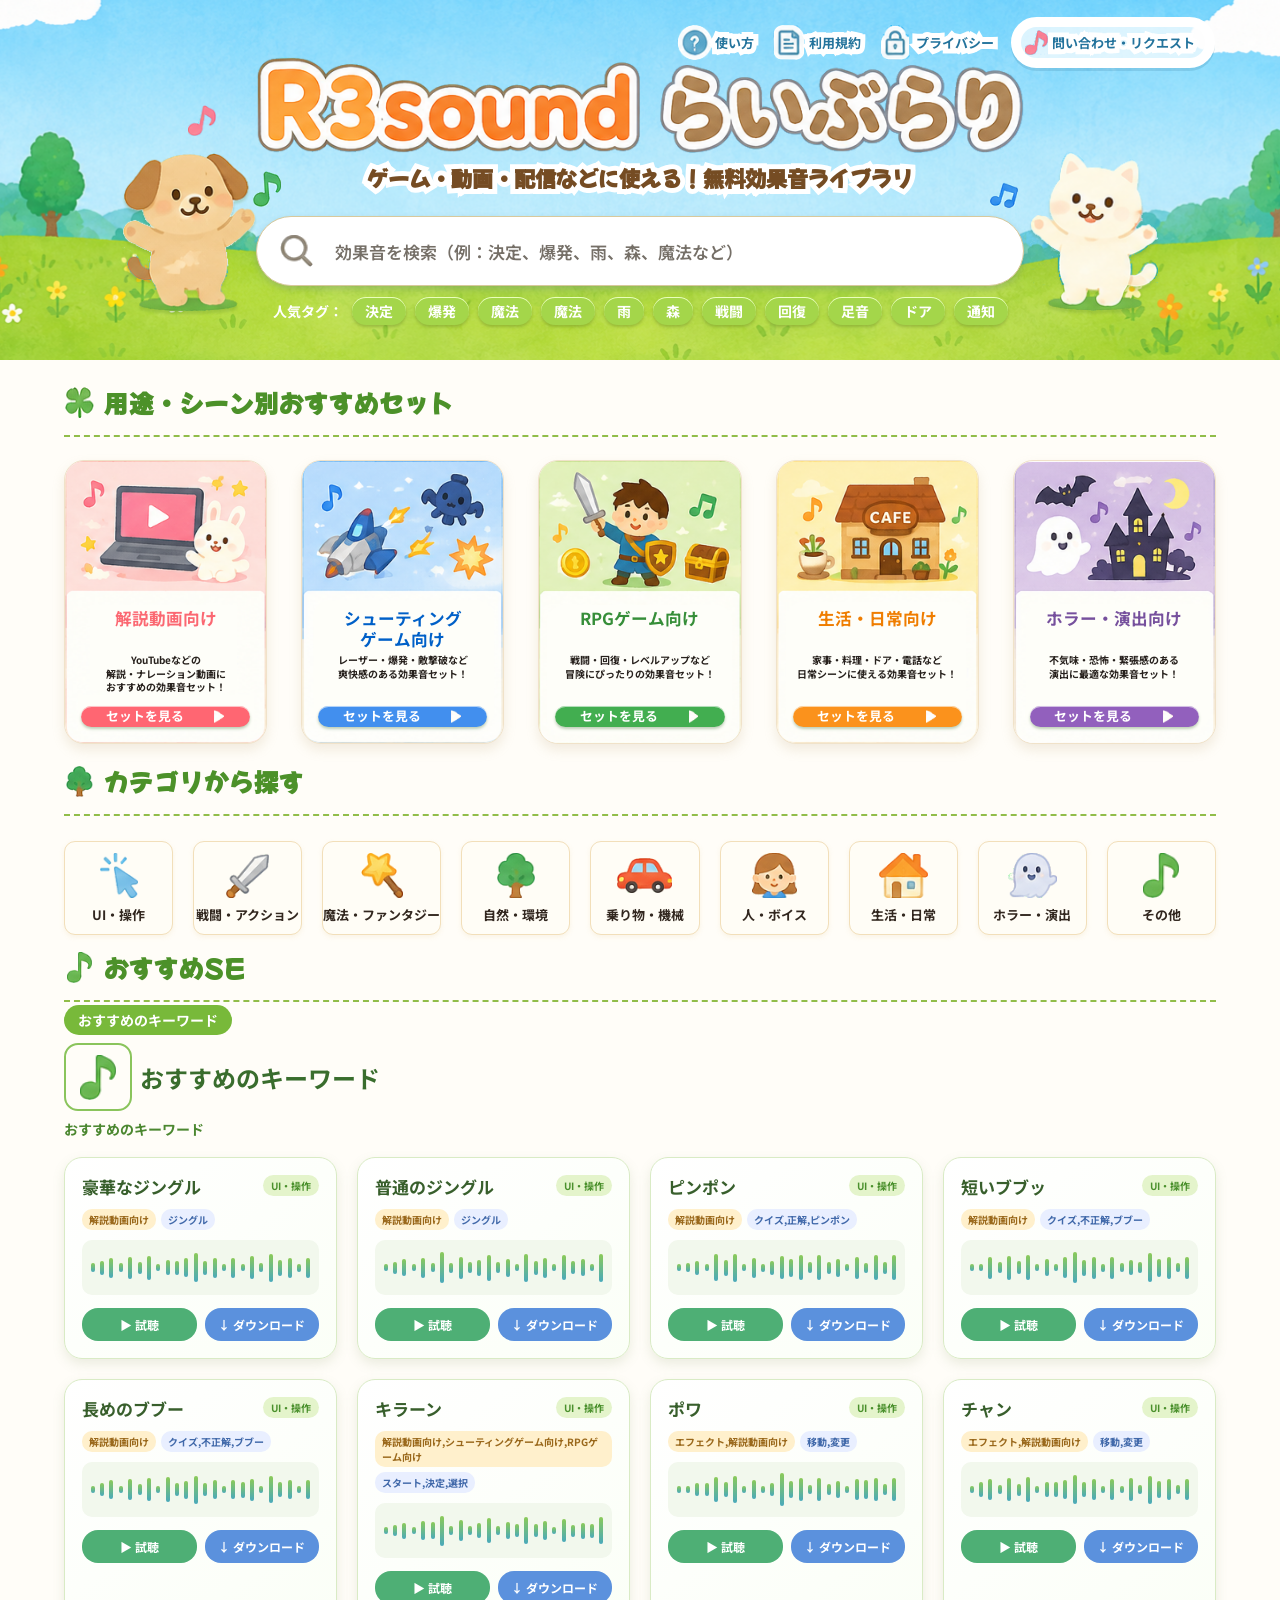
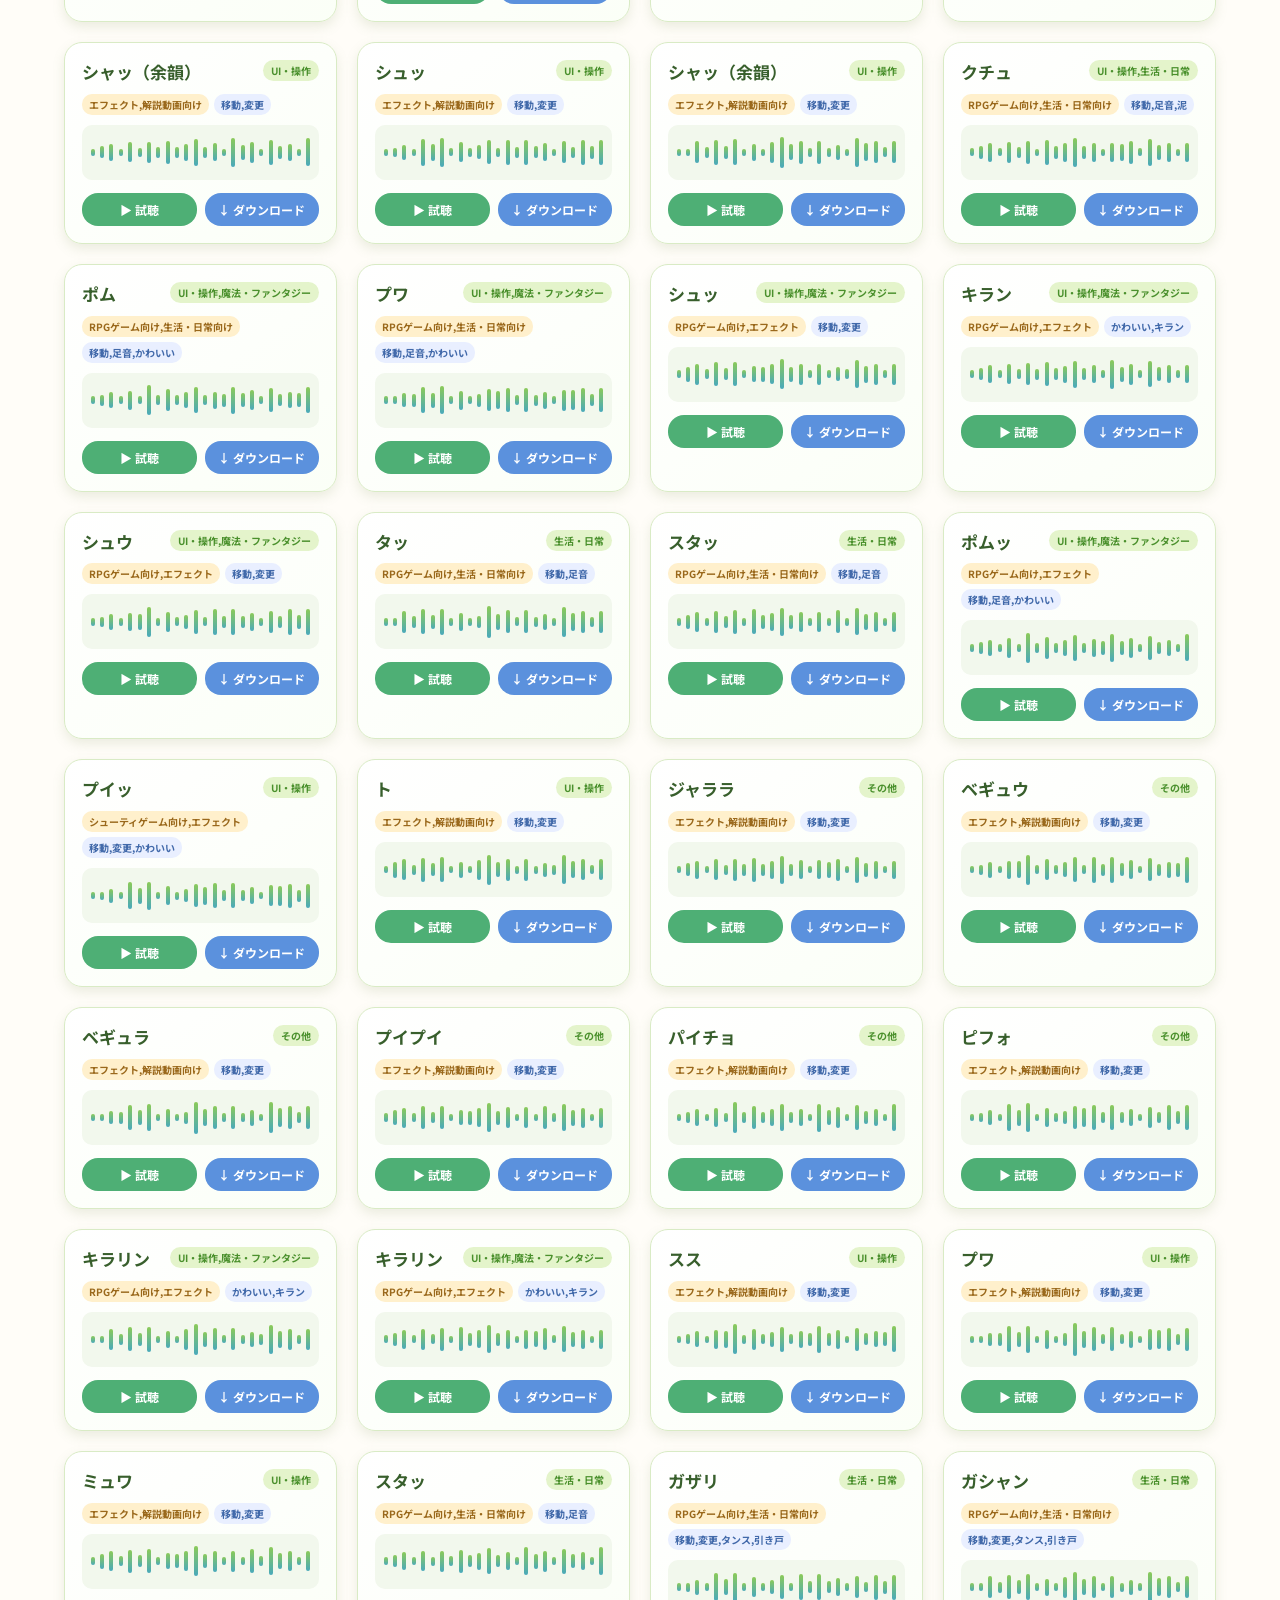
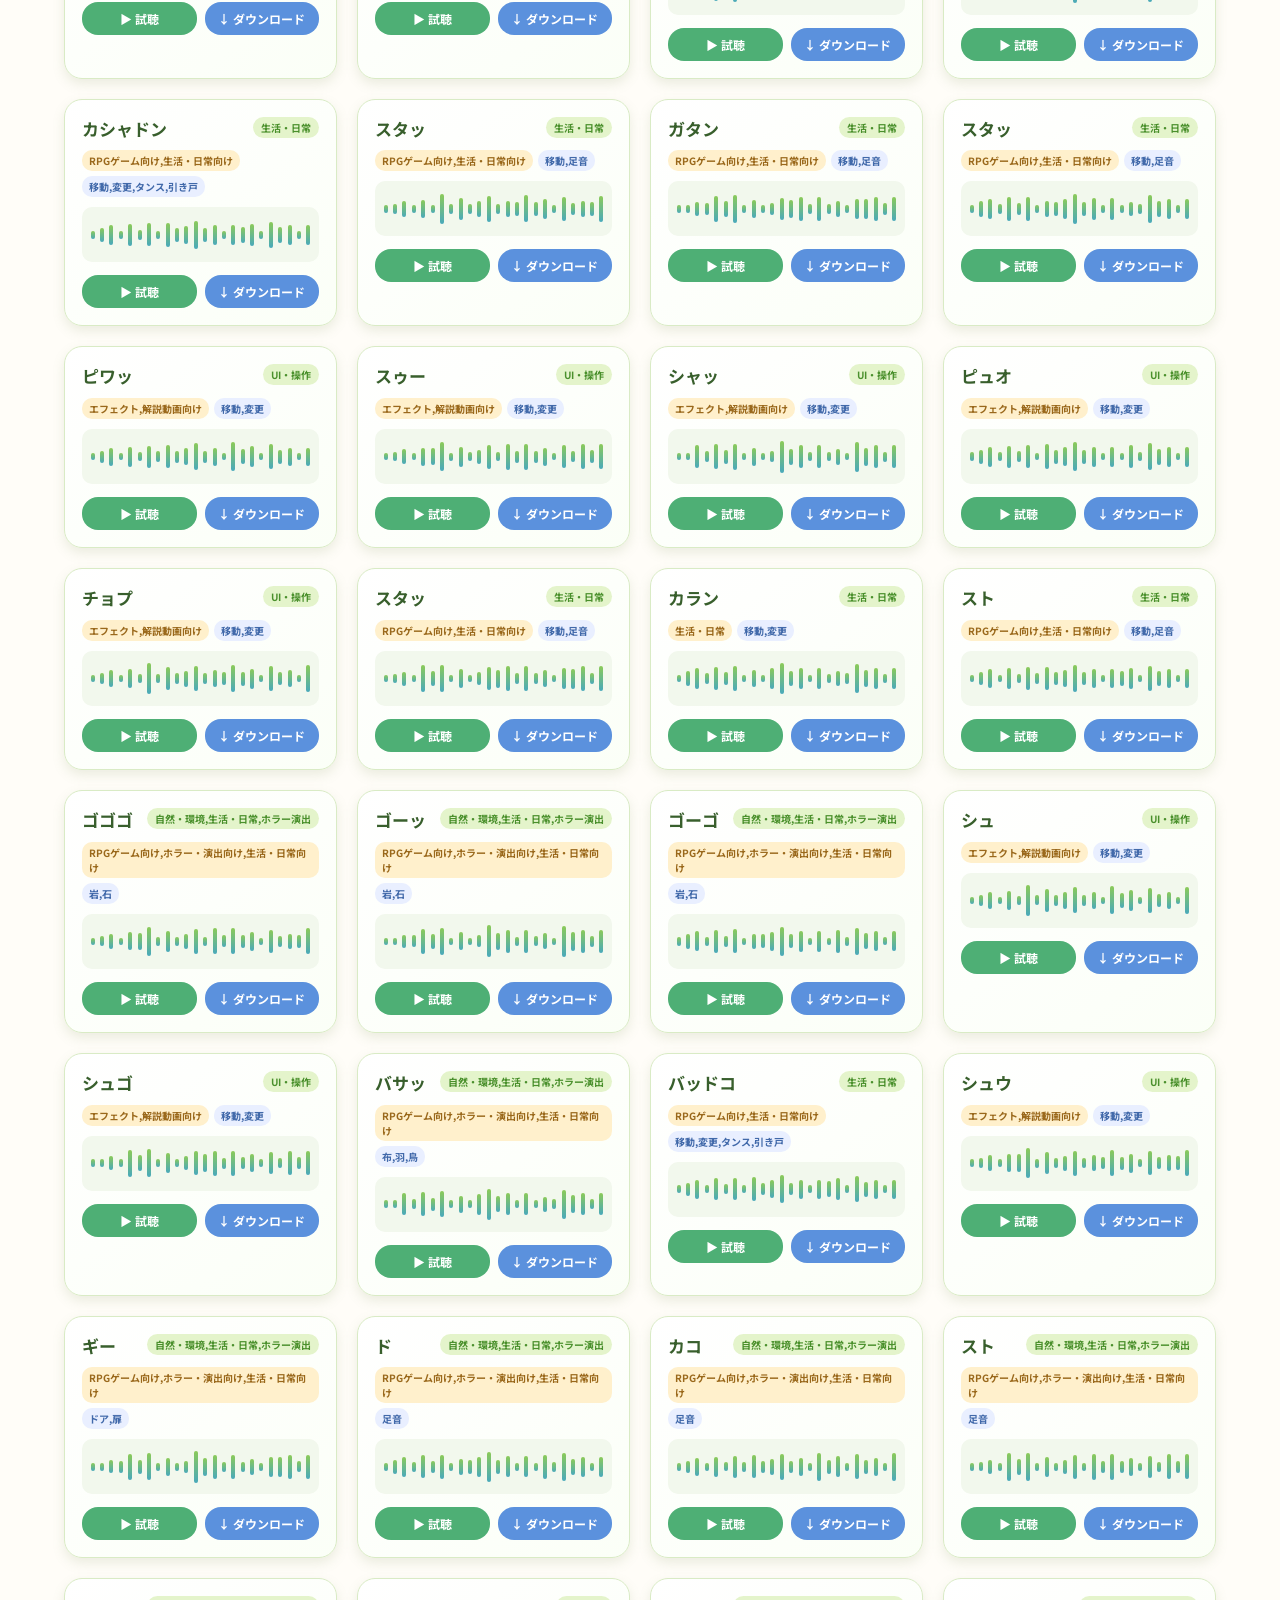
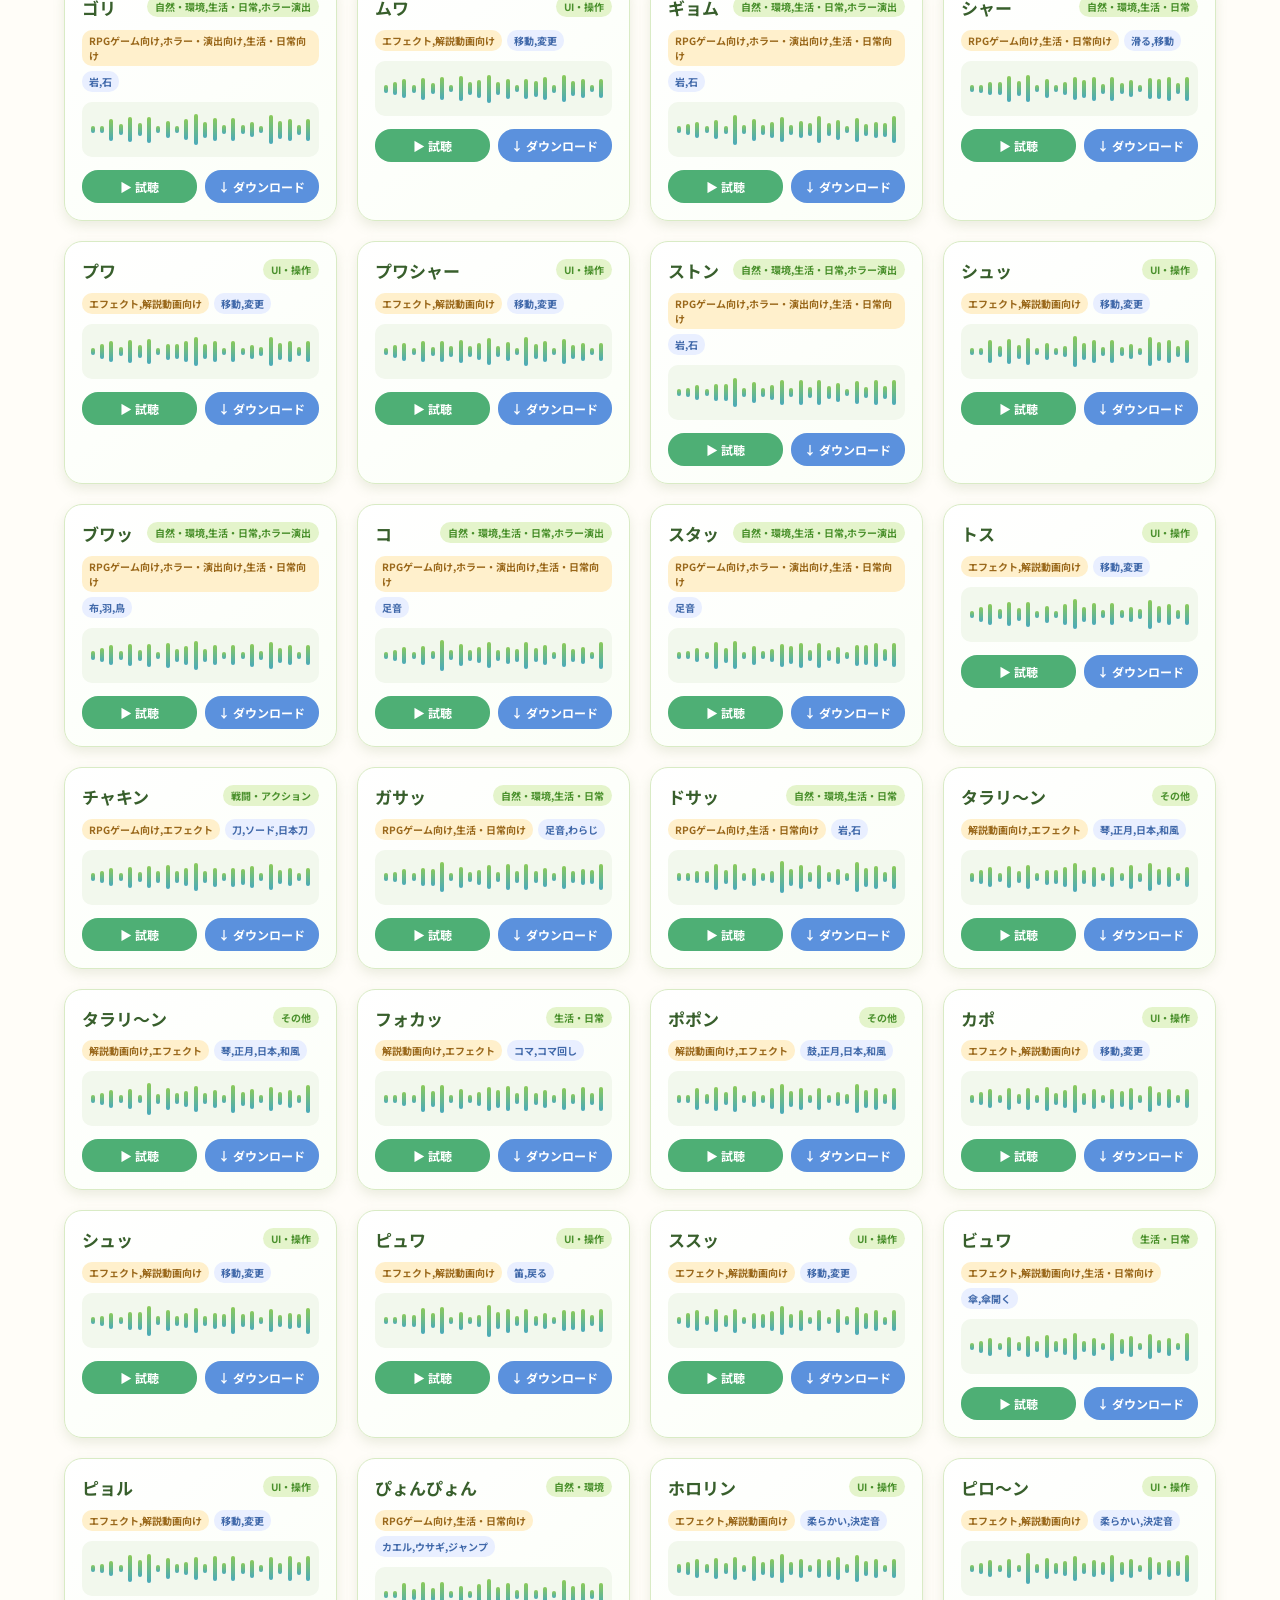
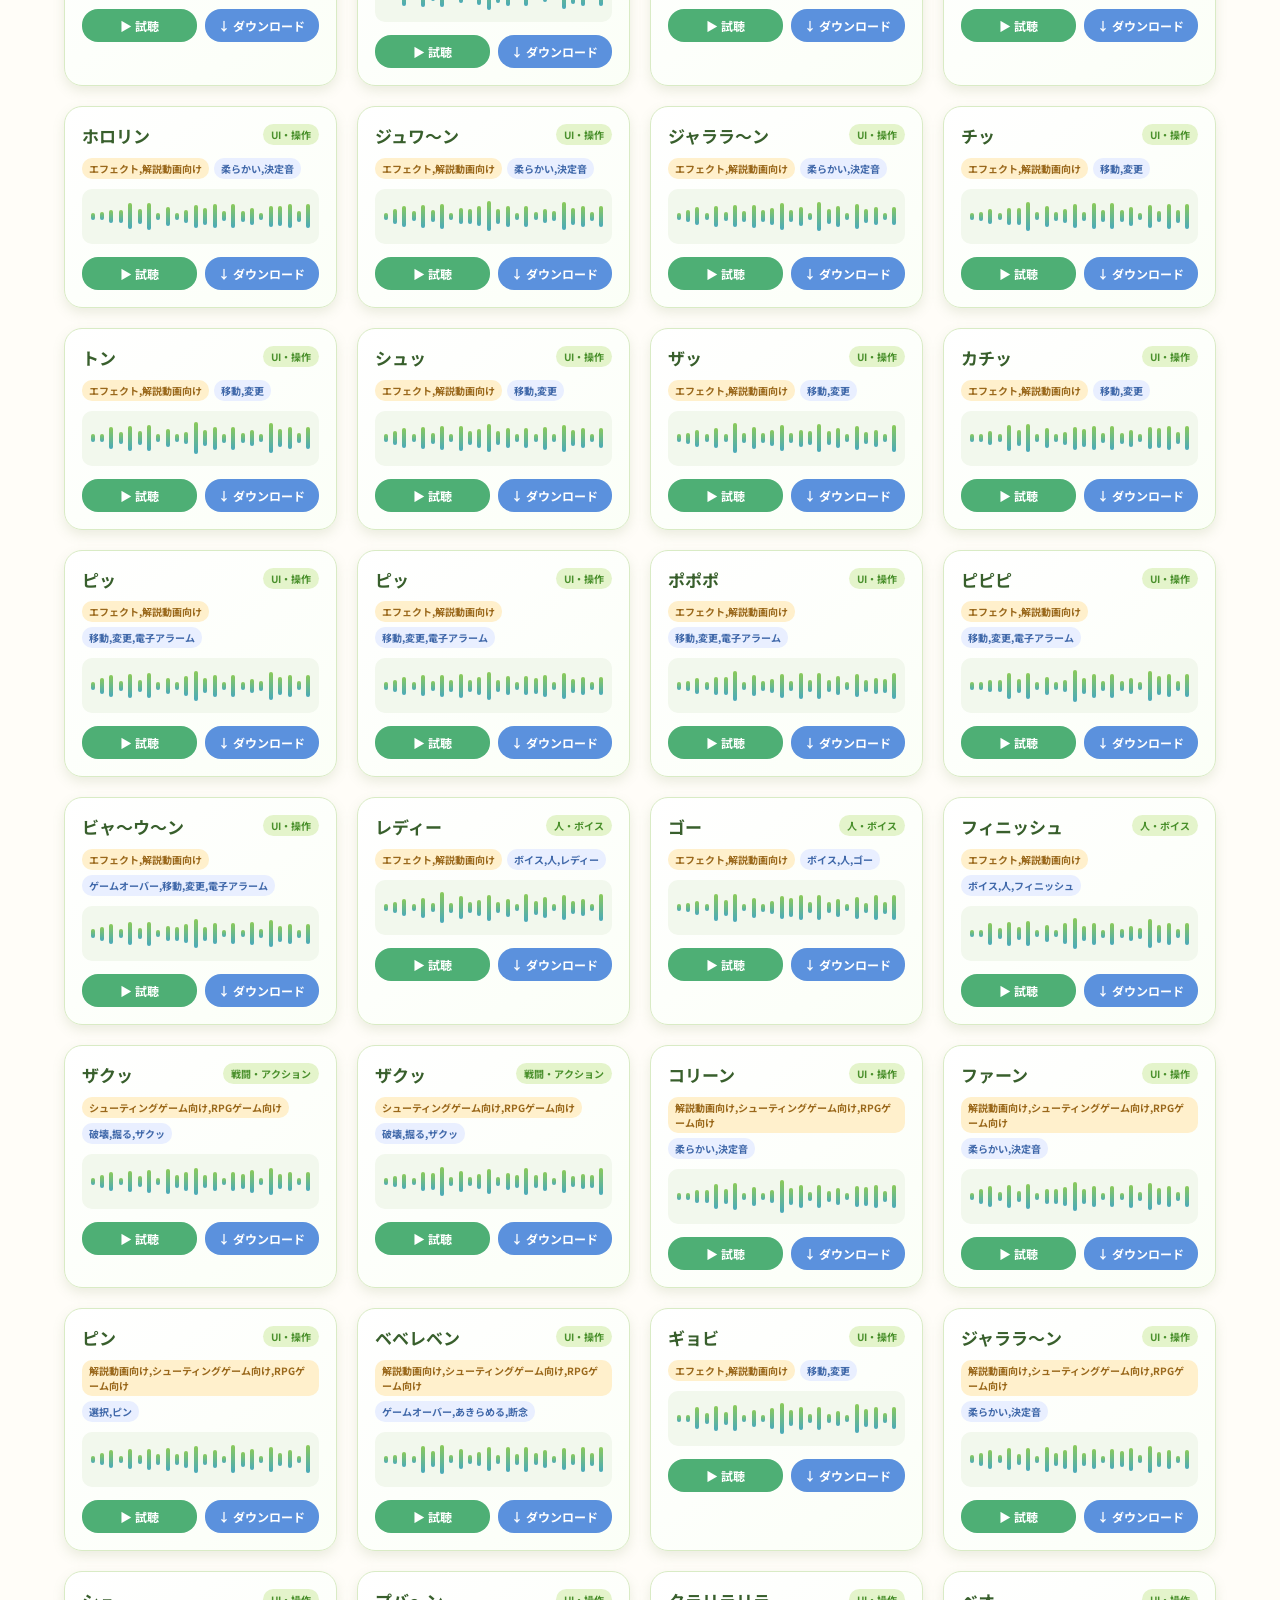
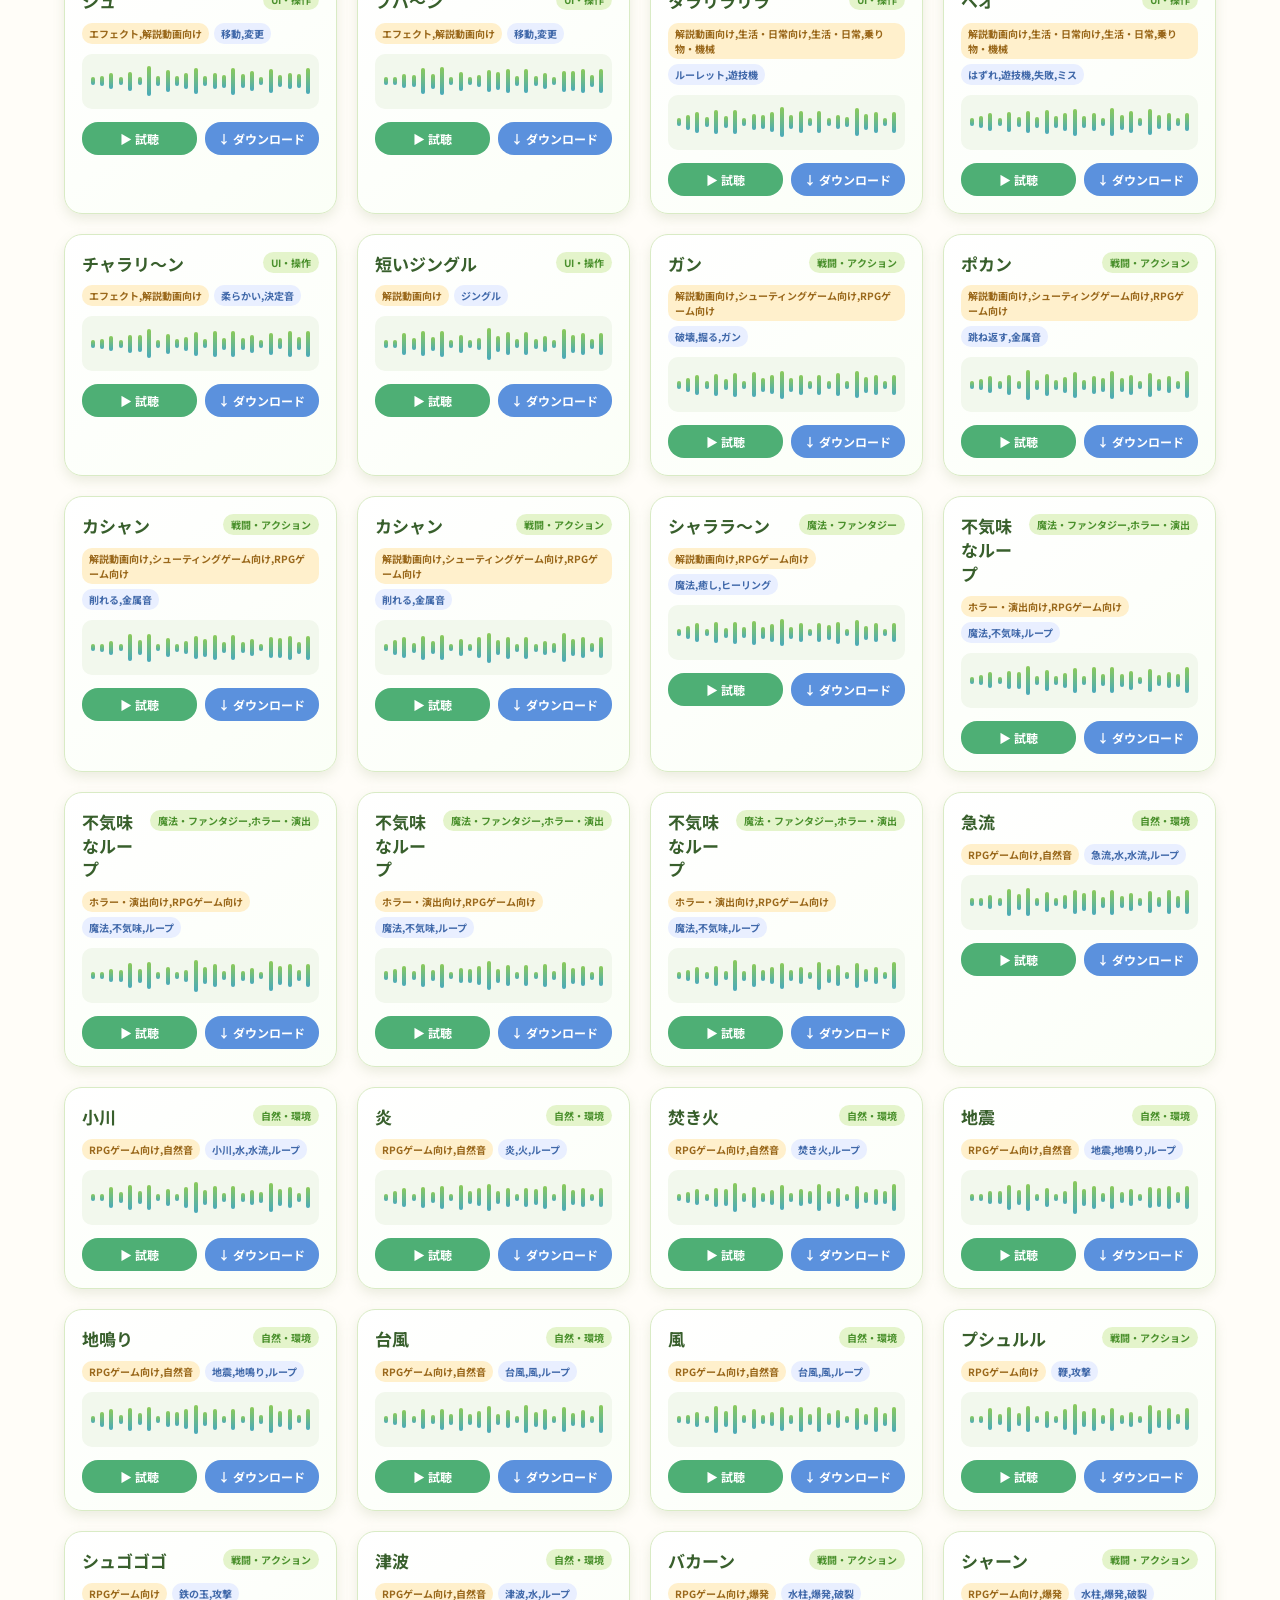
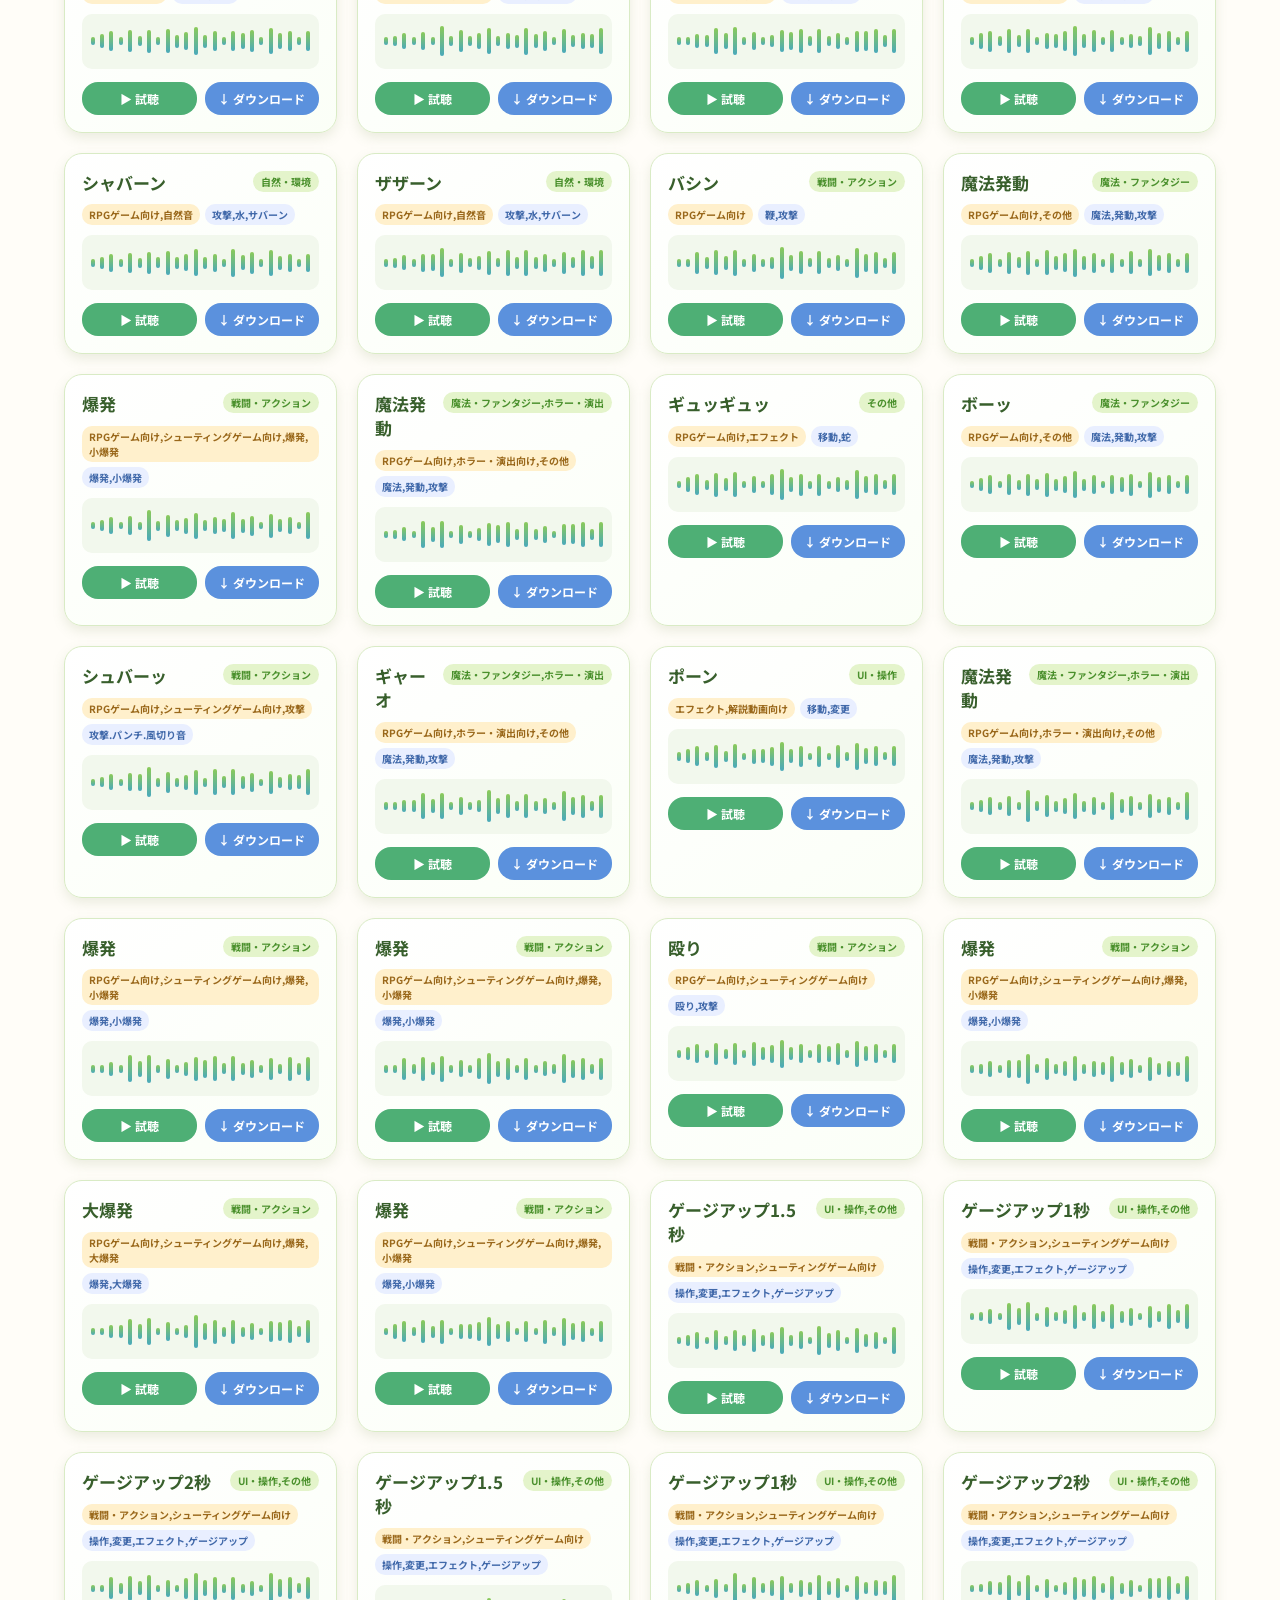
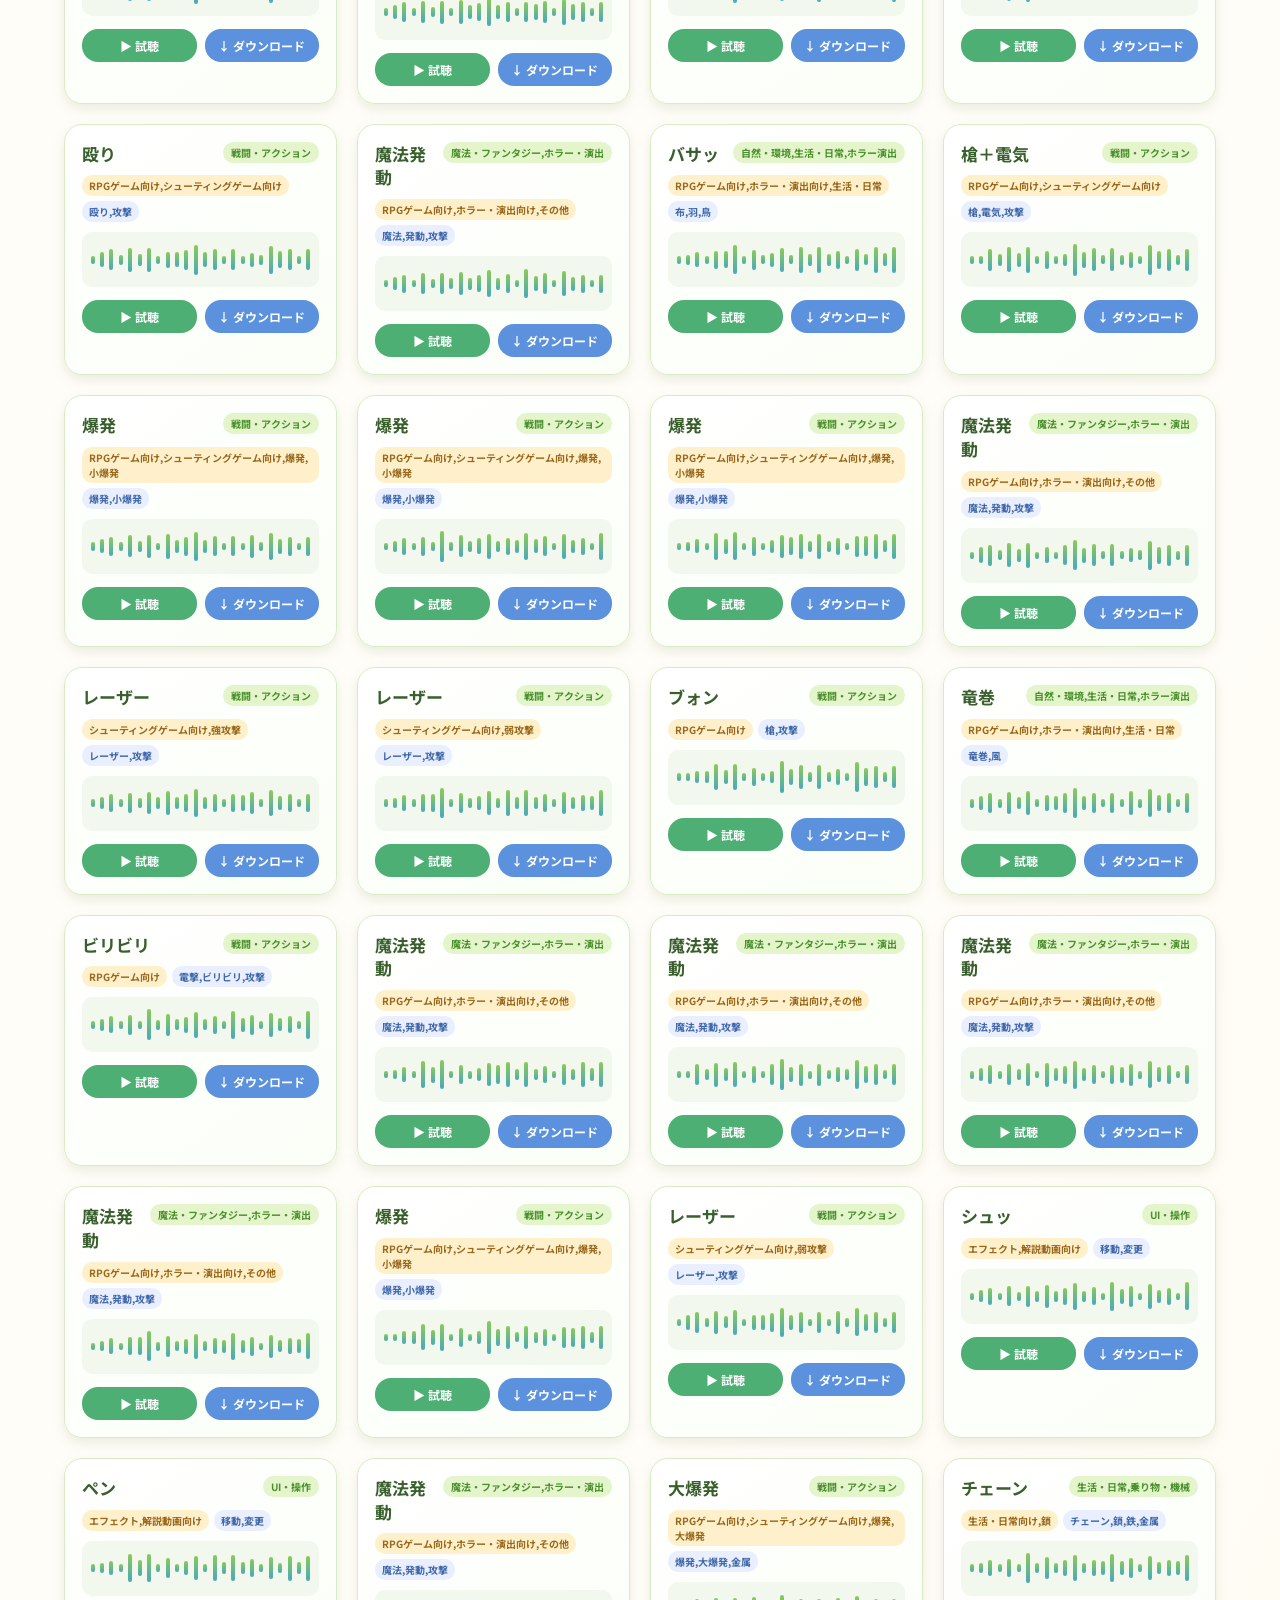
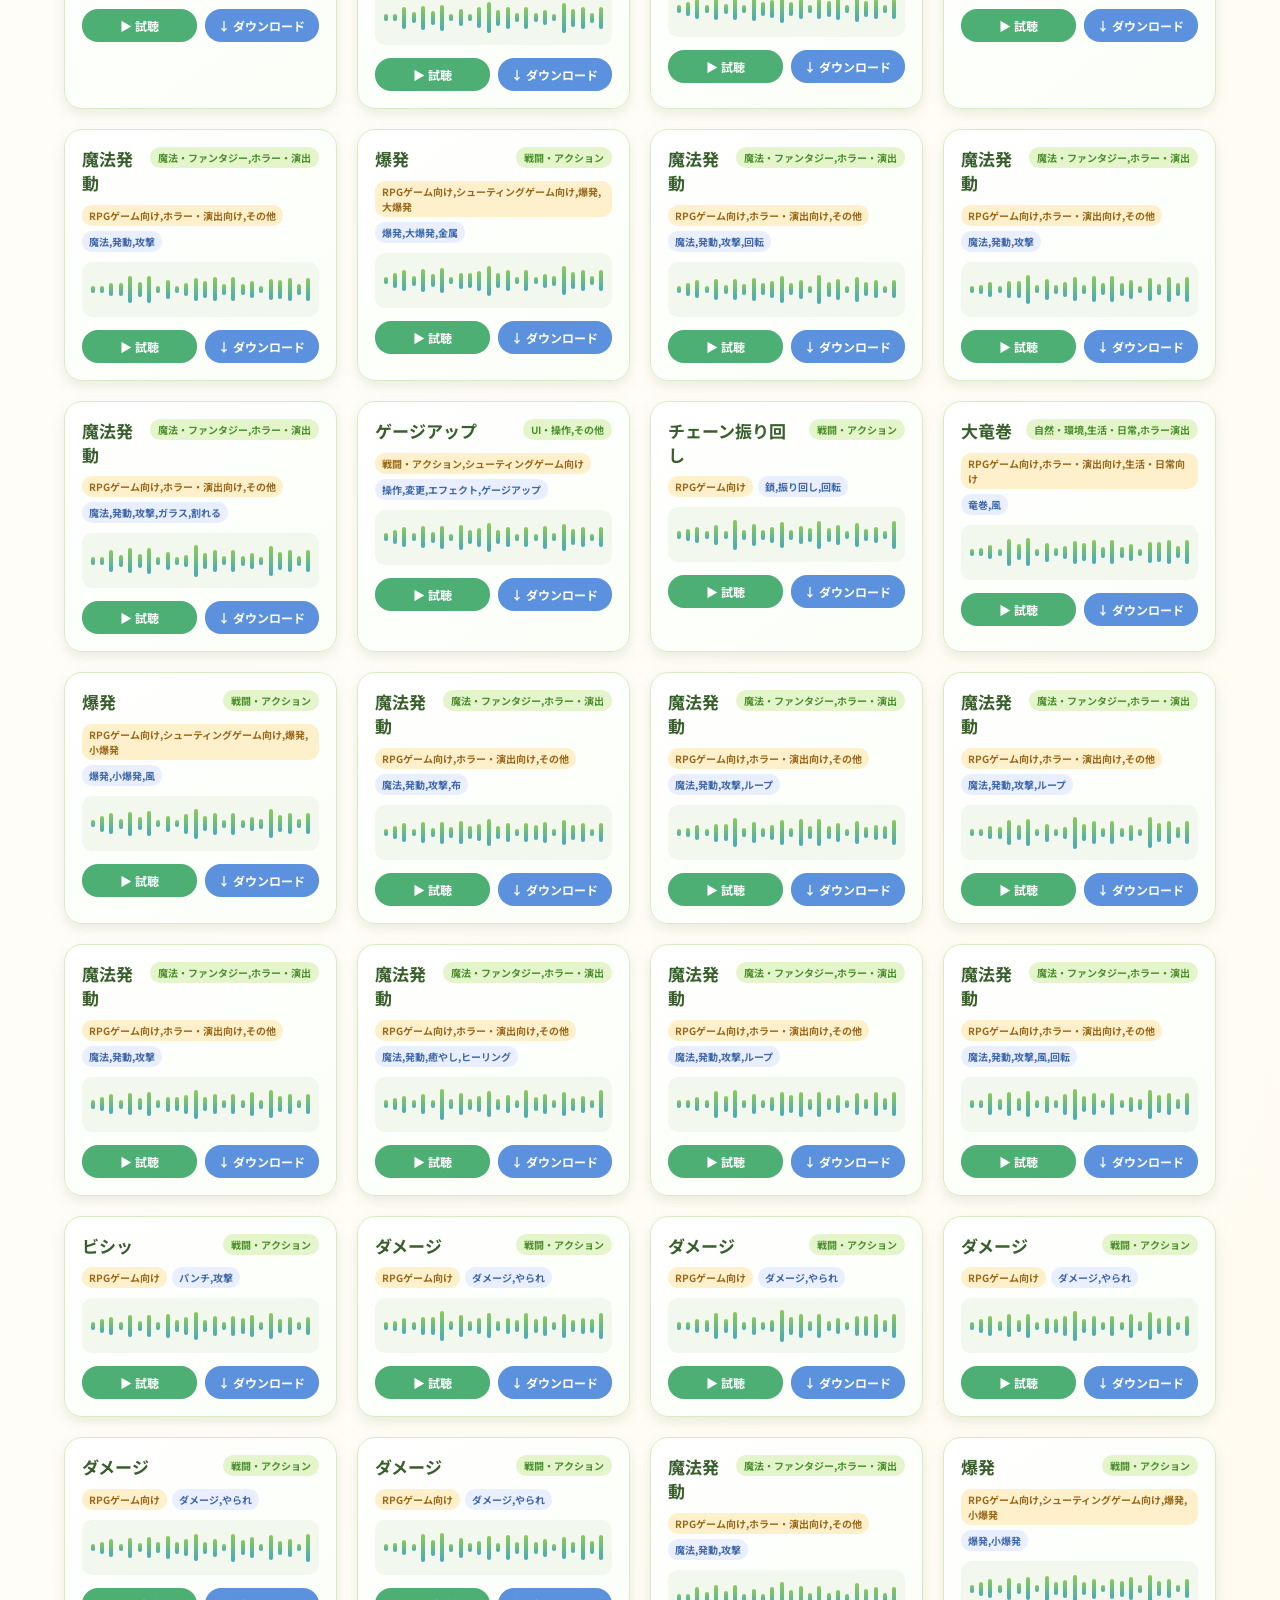
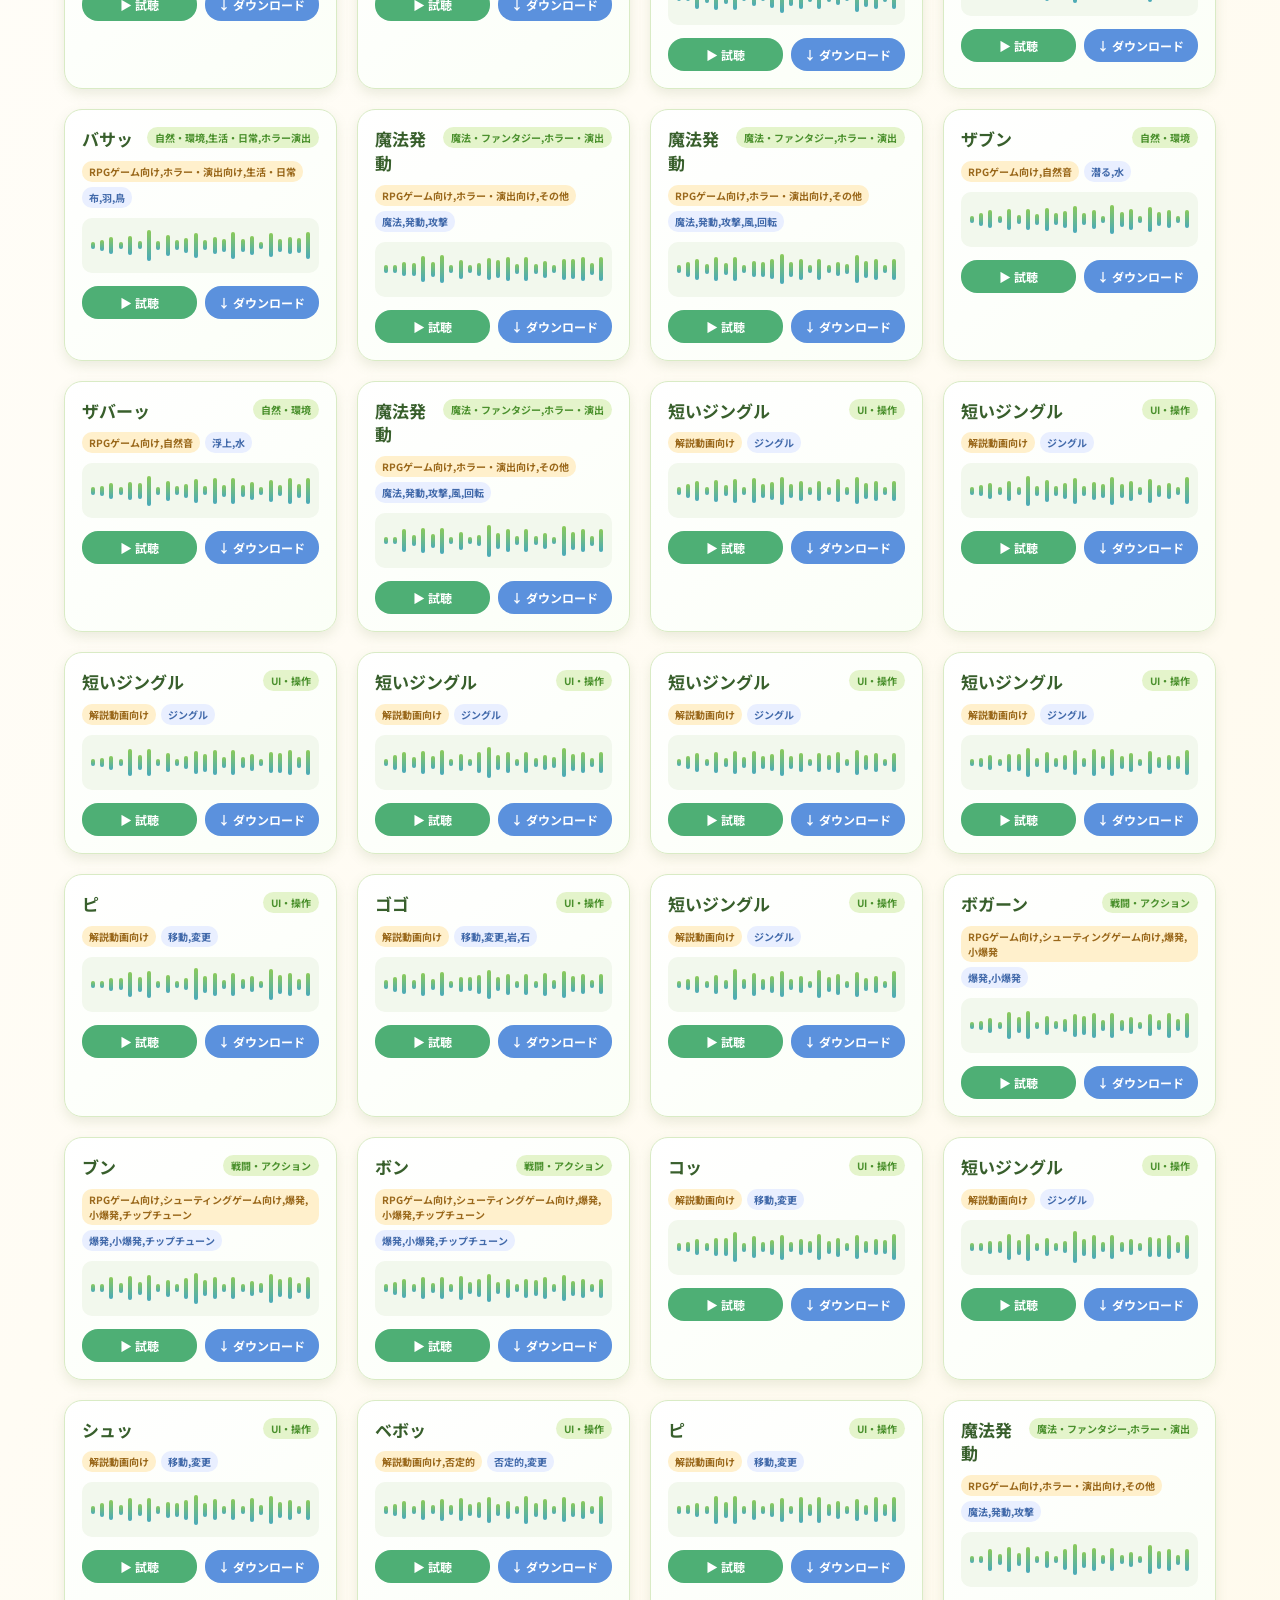
==== index.html @ b799ac3a "Update index.html" ====
<!doctype html>
<html lang="ja">
<head>
  <meta charset="utf-8">
  <meta name="viewport" content="width=device-width, initial-scale=1">
  <meta name="description" content="ゲーム・動画・配信などに使える、無料効果音ライブラリ">
  <title>R3sound らいぶらり</title>
  <link rel="stylesheet" href="style.css">
  <style>
    .utility-nav .contact-request-link { border: 10px solid #fff; border-radius: 999px; background: rgba(255,255,255,.72); padding: 3px 10px 3px 3px; box-shadow: 0 3px 0 rgba(42,112,144,.18); transition: transform .2s ease, background .2s ease; }
    .utility-nav .contact-request-link:hover, .utility-nav .contact-request-link:focus-visible { transform: translateY(-3px); background: #fff; }
    .utility-nav .contact-request-link img { width: 25px; height: 25px; }
    @media (max-width: 760px) { .utility-nav .contact-request-link { border-width: 6px; padding: 2px 7px 2px 2px; } .utility-nav .contact-request-link img { width: 19px; height: 19px; } }
  </style>
</head>
<body>
  <header class="hero">
    <img class="hero-bg" src="assets/images/01.png" alt="">
    <nav class="utility-nav" aria-label="補助メニュー">
      <a href="about.html"><img src="assets/icons/a01.png" alt="">使い方</a>
      <a href="terms.html"><img src="assets/icons/a02.png" alt="">利用規約</a>
      <a href="privacy.html"><img src="assets/icons/a03.png" alt="">プライバシー</a>
      <a class="contact-request-link" href="https://docs.google.com/forms/d/e/1FAIpQLSceCE_rCf4VIJfG_6CsPTrUjCPkH5xf-ZKE6IOs8wauiPo6TQ/viewform?usp=header" target="_blank" rel="noopener noreferrer"><img src="assets/images/06.png" alt="">問い合わせ・リクエスト</a>
    </nav>
    <img class="pet dog" src="assets/images/04.png" alt="手を振る犬">
    <img class="note note-pink" src="assets/images/06.png" alt="">
    <img class="note note-green" src="assets/images/09.png" alt="">
    <img class="note note-blue" src="assets/images/07.png" alt="">
    <img class="pet cat" src="assets/images/05.png" alt="手を振る猫">
    <div class="hero-content">
      <img class="logo" src="assets/images/03.png" alt="R3sound らいぶらり">
      <p class="tagline">ゲーム・動画・配信などに使える！無料効果音ライブラリ</p>
      <form class="search" role="search">
        <img src="assets/icons/a04.png" alt="">
        <input type="search" aria-label="効果音を検索" placeholder="効果音を検索（例：決定、爆発、雨、森、魔法など）">
      </form>
      <div class="popular"><span>人気タグ：</span><button>決定</button><button>爆発</button><button>魔法</button><button>魔法</button><button>雨</button><button>森</button><button>戦闘</button><button>回復</button><button>足音</button><button>ドア</button><button>通知</button></div>
    </div>
  </header>

  <main>
    <section class="section recommends" aria-labelledby="recommend-title">
      <h2 id="recommend-title"><img src="assets/icons/a05.png" alt="">用途・シーン別おすすめセット</h2>
      <div class="cards">
        <article class="card card-pink"><img class="card-art" src="assets/images/10.png" alt="ノートパソコンとうさぎ"><h3>解説動画向け</h3><p>YouTubeなどの<br>解説・ナレーション動画に<br>おすすめの効果音セット！</p><a href="#video">セットを見る <img src="assets/icons/a07.png" alt=""></a></article>
        <article class="card card-blue"><img class="card-art" src="assets/images/11.png" alt="ロケットと爆発"><h3>シューティング<br>ゲーム向け</h3><p>レーザー・爆発・敵撃破など<br>爽快感のある効果音セット！</p><a href="#shooting">セットを見る <img src="assets/icons/a07.png" alt=""></a></article>
        <article class="card card-green"><img class="card-art" src="assets/images/12.png" alt="剣を持つ勇者"><h3>RPGゲーム向け</h3><p>戦闘・回復・レベルアップなど<br>冒険にぴったりの効果音セット！</p><a href="#rpg">セットを見る <img src="assets/icons/a07.png" alt=""></a></article>
        <article class="card card-orange"><img class="card-art" src="assets/images/13.png" alt="カフェ"><h3>生活・日常向け</h3><p>家事・料理・ドア・電話など<br>日常シーンに使える効果音セット！</p><a href="#daily">セットを見る <img src="assets/icons/a07.png" alt=""></a></article>
        <article class="card card-purple"><img class="card-art" src="assets/images/14.png" alt="おばけとお城"><h3>ホラー・演出向け</h3><p>不気味・恐怖・緊張感のある<br>演出に最適な効果音セット！</p><a href="#horror">セットを見る <img src="assets/icons/a07.png" alt=""></a></article>
      </div>
    </section>
    <section class="section categories" aria-labelledby="category-title">
      <h2 id="category-title"><img src="assets/icons/a06.png" alt="">カテゴリから探す</h2>
      <div class="category-grid">
        <a href="#ui"><img src="assets/icons/a08.png" alt=""><span>UI・操作</span></a>
        <a href="#battle"><img src="assets/icons/a09.png" alt=""><span>戦闘・アクション</span></a>
        <a href="#magic"><img src="assets/icons/a10.png" alt=""><span>魔法・ファンタジー</span></a>
        <a href="#nature"><img src="assets/icons/a11.png" alt=""><span>自然・環境</span></a>
        <a href="#vehicle"><img src="assets/icons/a12.png" alt=""><span>乗り物・機械</span></a>
        <a href="#voice"><img src="assets/icons/a13.png" alt=""><span>人・ボイス</span></a>
        <a href="#daily"><img src="assets/icons/a14.png" alt=""><span>生活・日常</span></a>
        <a href="#horror"><img src="assets/icons/a15.png" alt=""><span>ホラー・演出</span></a>
        <a href="#other"><img src="assets/icons/a16.png" alt=""><span>その他</span></a>
      </div>
    </section>
    <section class="section sound-section" id="recommended-sounds" aria-labelledby="sound-title">
      <h2 id="sound-title"><img src="assets/icons/a16.png" alt="">おすすめSE</h2>
      <div class="sound-selection" aria-live="polite">
        <span>おすすめのキーワード</span>
        <div class="selected-source"><span class="selected-source-visual"><img id="sound-source-icon" src="assets/icons/a16.png" alt=""></span><b id="sound-source-title">おすすめキーワード</b></div>
        <strong id="sound-selection-label">決定・爆発・雨・魔法</strong>
      </div>
      <div class="sound-grid" id="sound-grid"></div>
    </section>
  </main>
  <footer>R3sound らいぶらり</footer>
  <script src="script.js"></script>
</body>
</html>
---- style.css ----
@import url('https://fonts.googleapis.com/css2?family=Mochiy+Pop+One&family=Noto+Sans+JP:wght@600;700;800&display=swap');
.search-suggestions{position:relative;z-index:3;display:flex;flex-wrap:wrap;justify-content:center;gap:7px;max-width:850px;margin:8px auto 0;color:#fff;font-size:13px}.search-suggestions button{border:1px solid #fff;background:#5baed0;color:#fff;border-radius:15px;padding:3px 11px;font:inherit;cursor:pointer}.search-suggestions button:hover{background:#318cb6}@media(max-width:760px){.search-suggestions{font-size:11px}.search-suggestions button{padding:3px 8px}}
.sound-empty{grid-column:1 / -1;margin:0;padding:26px;border:1px dashed #93bf6b;border-radius:14px;background:#fbfff7;color:#5d8744;text-align:center}
body .selected-source:not(.is-set-image) .selected-source-visual{display:flex;align-items:center;justify-content:center;overflow:visible;background:transparent;border:2px solid #8ac45c;border-radius:14px}body .selected-source:not(.is-set-image) .selected-source-visual img{width:100%;height:100%;object-fit:contain;object-position:center}
.selected-source:not(.is-set-image) .selected-source-visual{width:68px;height:68px;flex-basis:68px}.selected-source:not(.is-set-image) .selected-source-visual img{width:68px;height:68px}.selected-source.is-set-image .selected-source-visual{display:flex;justify-content:center;align-items:flex-start}.selected-source.is-set-image .selected-source-visual img{transform-origin:center top;object-position:center top}
.selected-source-visual{width:68px;height:68px;flex:0 0 68px;overflow:hidden;border-radius:10px}.selected-source-visual img{display:block}.selected-source.is-set-image .selected-source-visual img{width:68px;height:136px;max-width:none;object-fit:fill;object-position:top}
.hero .dog{animation:dog-walk 7s ease-in-out infinite}.hero .cat{animation:cat-walk 7s ease-in-out infinite}@keyframes dog-walk{0%,100%{transform:translate(0,0) rotate(0)}12%{transform:translate(-1.8vw,-7px) rotate(-4deg)}24%{transform:translate(-3.8vw,0) rotate(2deg)}36%{transform:translate(-6vw,-7px) rotate(-4deg)}48%{transform:translate(-8vw,0) rotate(0)}54%{transform:translate(-8vw,-5px) rotate(5deg)}66%{transform:translate(-6vw,0) rotate(3deg)}78%{transform:translate(-3vw,-7px) rotate(-3deg)}90%{transform:translate(-1vw,0) rotate(2deg)}}@keyframes cat-walk{0%,100%{transform:translate(0,0) rotate(0)}12%{transform:translate(1.8vw,-7px) rotate(4deg)}24%{transform:translate(3.8vw,0) rotate(-2deg)}36%{transform:translate(6vw,-7px) rotate(4deg)}48%{transform:translate(8vw,0) rotate(0)}54%{transform:translate(8vw,-5px) rotate(-5deg)}66%{transform:translate(6vw,0) rotate(-3deg)}78%{transform:translate(3vw,-7px) rotate(3deg)}90%{transform:translate(1vw,0) rotate(-2deg)}}@media(prefers-reduced-motion:reduce){.hero .dog,.hero .cat{animation:none}}
.sound-card .waveform{position:relative;overflow:hidden;gap:2px}.sound-card .waveform i{flex:1 1 0;width:3px;max-width:4px;transform-origin:center}.sound-card.is-playing .waveform::after{position:absolute;inset:0;content:"";background:linear-gradient(90deg,transparent 0%,#ffffffaa 48%,transparent 100%);animation:wave-flow 1.15s linear infinite}.sound-card.is-playing .waveform i{animation:wave-pulse .72s ease-in-out infinite;animation-delay:calc(var(--bar-index) * 38ms)}@keyframes wave-flow{from{transform:translateX(-110%)}to{transform:translateX(110%)}}@keyframes wave-pulse{50%{transform:scaleY(.28);filter:brightness(1.2)}}
.sound-section .sound-selection{align-items:flex-start;flex-direction:column;gap:8px}.selected-source{display:flex;align-items:center;gap:8px;color:#396d2d;font-size:24px}.selected-source img{width:68px;height:68px;object-fit:contain}.sound-section .sound-selection strong{font-size:14px}
.sound-section h2{position:relative;top:15px;margin-bottom:38px}.sound-grid{grid-template-columns:repeat(4,minmax(0,1fr));grid-auto-flow:row}body footer{padding-top:5px;line-height:28px}
.sound-section{margin-top:30px}.sound-selection{display:flex;align-items:center;gap:12px;margin:-5px 0 18px;font-size:14px}.sound-selection span{color:#fff;background:#78b93a;border-radius:20px;padding:5px 14px}.sound-selection strong{color:#4b8730;font-size:18px}.sound-grid{display:grid;grid-template-columns:repeat(4,minmax(0,1fr));gap:20px}.sound-card{min-width:0;padding:17px;border:1px solid #d9ebc5;border-radius:18px;background:linear-gradient(145deg,#fff 0%,#fbfff7 100%);box-shadow:0 5px 12px #879b6a2b;transition:transform .2s,box-shadow .2s}.sound-card:hover{transform:translateY(-5px);box-shadow:0 12px 19px #78935342}.sound-card-head{display:flex;justify-content:space-between;align-items:flex-start;gap:7px}.sound-card h3{margin:0;color:#385f2c;font-size:17px;line-height:1.4}.sound-category{flex:0 0 auto;color:#4a902c;background:#e4f4cb;border-radius:13px;padding:3px 8px;font-size:10px}.sound-meta{display:flex;flex-wrap:wrap;gap:5px;margin:10px 0}.sound-meta span{border-radius:10px;padding:3px 7px;background:#fff0cc;color:#9a681b;font-size:10px}.sound-meta .keyword{background:#e9efff;color:#4169aa}.waveform{height:55px;display:flex;align-items:center;justify-content:space-around;gap:3px;margin:8px 0 13px;padding:7px;border-radius:10px;background:#f2f8ed}.waveform i{display:block;width:5px;max-width:8%;height:var(--bar-height);border-radius:5px;background:linear-gradient(#8bca58,#49a9bb)}.sound-actions{display:grid;grid-template-columns:1fr 1fr;gap:8px}.sound-actions button{border:0;border-radius:16px;padding:8px 4px;color:#fff;font:700 12px "Noto Sans JP",sans-serif;cursor:pointer;transition:filter .2s,transform .2s}.sound-actions button:hover{filter:brightness(1.08);transform:translateY(-2px)}.preview-button{background:#4eaf75}.download-button{background:#5b91dd}@media(max-width:1100px){.sound-grid{grid-template-columns:repeat(3,minmax(0,1fr))}}@media(max-width:760px){.sound-section{margin-top:28px}.sound-selection{gap:7px;align-items:flex-start;flex-direction:column}.sound-selection strong{font-size:15px}.sound-grid{grid-template-columns:repeat(2,minmax(0,1fr));gap:12px}.sound-card{padding:13px}.sound-card h3{font-size:14px}.sound-actions button{font-size:10px}}@media(max-width:460px){.sound-grid{grid-template-columns:1fr}}
body footer{height:40px;background:transparent url('assets/images/02.png') center/100% 100% no-repeat}
.hero .utility-nav a,.hero .tagline{-webkit-text-stroke:10px #fff;paint-order:stroke fill;text-shadow:0 0 0 #fff}
/* Keep every card's copy within the lower white area at all screen sizes. */
.recommends .card h3{top:52%;font-size:clamp(13px,1.3vw,19px);line-height:1.25}
.recommends .card p{top:68%;font-size:clamp(8px,.78vw,12px);line-height:1.35}
.recommends .card a{bottom:6%;font-size:clamp(11px,1vw,16px);padding:4px}
@media(max-width:760px){.recommends .card h3{top:52%;font-size:13px}.recommends .card p{top:70%;font-size:8px;line-height:1.25}.recommends .card a{bottom:5%;font-size:11px;padding:3px;gap:10px}}
/* Text and buttons sit in the white lower half of the supplied PNG cards. */
.recommends .card{position:relative;aspect-ratio:5 / 7;padding:0}
.recommends .card-art{position:absolute;inset:0;width:100%;height:100%;z-index:0}
.recommends .card h3,.recommends .card p,.recommends .card a{position:absolute;z-index:1;left:8%;right:8%;width:auto}
.recommends .card h3{top:52%;margin:0;font-size:clamp(13px,1.3vw,19px);line-height:1.25}
.recommends .card p{top:68%;margin:0;min-height:0;font-size:clamp(8px,.78vw,12px);line-height:1.35}
.recommends .card a{bottom:6%;margin:0;font-size:clamp(11px,1vw,16px);padding:4px}
@media(max-width:760px){.recommends .card{padding:0}.recommends .card h3{top:52%;font-size:13px}.recommends .card p{top:70%;font-size:8px;line-height:1.25}.recommends .card a{bottom:5%;font-size:11px;padding:3px;gap:10px}}
*{box-sizing:border-box} html{scroll-behavior:smooth} body{margin:0;color:#27211d;background:#fffdf7;font-family:"Noto Sans JP",sans-serif;font-weight:700}.hero{height:360px;position:relative;overflow:hidden;background:#a9e4fc}.hero-bg{width:100%;height:100%;object-fit:cover;position:absolute;inset:0}.utility-nav{position:absolute;top:17px;right:5.1%;display:flex;gap:17px;z-index:2}.utility-nav a{font-size:13px;color:#23739c;text-decoration:none;display:flex;align-items:center;gap:3px;text-shadow:0 2px #fff}.utility-nav img{width:35px;height:35px;object-fit:contain}.hero-content{position:relative;z-index:1;margin:auto;width:min(850px,60vw);padding-top:57px;text-align:center}.logo{width:min(100%,865px);height:auto}.tagline{font-family:"Mochiy Pop One",sans-serif;color:#754c23;font-size:21px;margin:5px 0 23px;text-shadow:0 3px #fff,2px 0 #fff,-2px 0 #fff}.search{height:70px;background:#fff;border:1px solid #d8c99c;border-radius:38px;box-shadow:0 3px 6px #6b8a8d55;display:flex;align-items:center;padding:0 23px;text-align:left}.search img{width:33px;height:33px;object-fit:contain;margin-right:20px}.search input{border:0;outline:0;background:transparent;width:100%;font:600 17px "Noto Sans JP",sans-serif;color:#48433a}.search input::placeholder{color:#756f67}.popular{display:flex;align-items:center;justify-content:center;gap:9px;margin-top:11px;color:#fff;font-size:14px;white-space:nowrap}.popular button{border:0;border-radius:18px;padding:4px 13px;color:#fff;background:#a4d64a;font:inherit;box-shadow:inset 0 1px #eaffbb,0 2px 3px #66882666;cursor:pointer;transition:.2s}.popular button:hover{transform:translateY(-2px);background:#79bd2a}.pet{position:absolute;z-index:1;bottom:48px;height:160px;width:auto;filter:drop-shadow(0 3px 1px #53842b33)}.dog{left:9.5%}.cat{right:9.5%}.note{position:absolute;z-index:1;width:28px;animation:float 2.8s ease-in-out infinite}.note-pink{left:14.7%;top:105px}.note-green{left:19.8%;top:171px;animation-delay:.7s}.note-blue{right:20.5%;top:182px;animation-delay:1.2s}@keyframes float{50%{transform:translateY(-10px) rotate(8deg)}}main{padding:25px max(5%,40px) 30px;background:linear-gradient(115deg,#fffdf8 0%,#fffdf8 65%,#fff9e8)}.section{max-width:1390px;margin:auto}.section h2{font-family:"Mochiy Pop One",sans-serif;color:#4c9129;font-size:24px;letter-spacing:1px;display:flex;align-items:center;gap:9px;margin:0 0 23px;border-bottom:2px dashed #91bd49;padding-bottom:15px}.section h2 img{width:31px;height:31px;object-fit:contain}.cards{display:grid;grid-template-columns:repeat(5,1fr);gap:34px}.card{min-width:0;background:#fffefc;border:1px solid #f0e2c9;border-radius:20px;box-shadow:0 6px 12px #c6ae8438;overflow:hidden;text-align:center;padding-bottom:19px;transition:transform .25s,box-shadow .25s}.card:hover{transform:translateY(-8px);box-shadow:0 15px 20px #b9985d45}.card-art{width:100%;height:auto;display:block}.card h3{font-size:22px;line-height:1.28;margin:17px 5px 9px}.card p{font-size:13px;line-height:1.55;margin:0 2px 15px;min-height:59px}.card a{margin:auto;color:#fff;text-decoration:none;width:84%;display:flex;align-items:center;justify-content:center;gap:29px;border-radius:20px;padding:5px;font-size:16px;line-height:1;background:var(--accent);box-shadow:inset 0 1px #ffffff99,0 2px 3px #3f713755;transition:.2s}.card a:hover{filter:brightness(1.12);transform:scale(1.03)}.card a img{width:13px;height:13px;object-fit:contain}.card-pink{--accent:#ff6672}.card-pink h3{color:#fb6872}.card-blue{--accent:#428fee}.card-blue h3{color:#0060c8}.card-green{--accent:#42ae50}.card-green h3{color:#368e39}.card-orange{--accent:#fb921c}.card-orange h3{color:#ef7d00}.card-purple{--accent:#9260bd}.card-purple h3{color:#76509d}.categories{margin-top:20px}.categories h2{margin-bottom:25px}.category-grid{display:grid;grid-template-columns:repeat(9,1fr);gap:20px}.category-grid a{height:94px;border-radius:11px;background:#fffdf6;border:1px solid #f2dfba;box-shadow:0 2px 5px #e2c99530;text-decoration:none;color:#32271f;display:flex;flex-direction:column;align-items:center;justify-content:center;gap:7px;font-size:13px;transition:.2s}.category-grid a:hover{background:#fff5d6;transform:translateY(-5px);box-shadow:0 8px 15px #d4a85544}.category-grid img{height:45px;max-width:55px;object-fit:contain}.category-grid span{white-space:nowrap}footer{height:28px;background:#a8d94b url('assets/images/02.png') center/auto 28px no-repeat;color:#fff;text-align:center;font-size:16px;line-height:28px;text-shadow:0 2px #6ea225}@media(max-width:1100px){.cards{gap:16px}.card h3{font-size:18px}.card p{font-size:12px}.category-grid{gap:9px}.pet{height:135px}.hero-content{width:65vw}}@media(max-width:760px){.hero{height:475px}.utility-nav{right:15px;top:10px;gap:8px}.utility-nav a{font-size:10px;flex-direction:column}.utility-nav img{width:26px;height:26px}.hero-content{width:calc(100% - 32px);padding-top:70px}.logo{width:95%}.tagline{font-size:14px;line-height:1.55;margin:9px 0 15px}.search{height:60px;padding:0 17px}.search input{font-size:13px}.search img{width:25px;margin-right:10px}.popular{flex-wrap:wrap;white-space:normal;gap:5px;font-size:11px;margin:9px auto;width:95%}.popular button{padding:3px 9px}.pet{height:105px;bottom:18px}.dog{left:4%}.cat{right:4%}.note{display:none}main{padding:20px 16px}.section h2{font-size:17px;margin-bottom:16px;padding-bottom:10px}.section h2 img{width:25px}.cards{grid-template-columns:repeat(2,1fr);gap:14px}.card{border-radius:14px;padding-bottom:13px}.card h3{font-size:16px;margin:10px 3px 7px}.card p{font-size:10px;min-height:46px;margin-bottom:10px}.card a{font-size:13px;gap:15px}.category-grid{grid-template-columns:repeat(3,1fr);gap:10px}.category-grid a{height:86px;font-size:11px}.categories{margin-top:24px}}
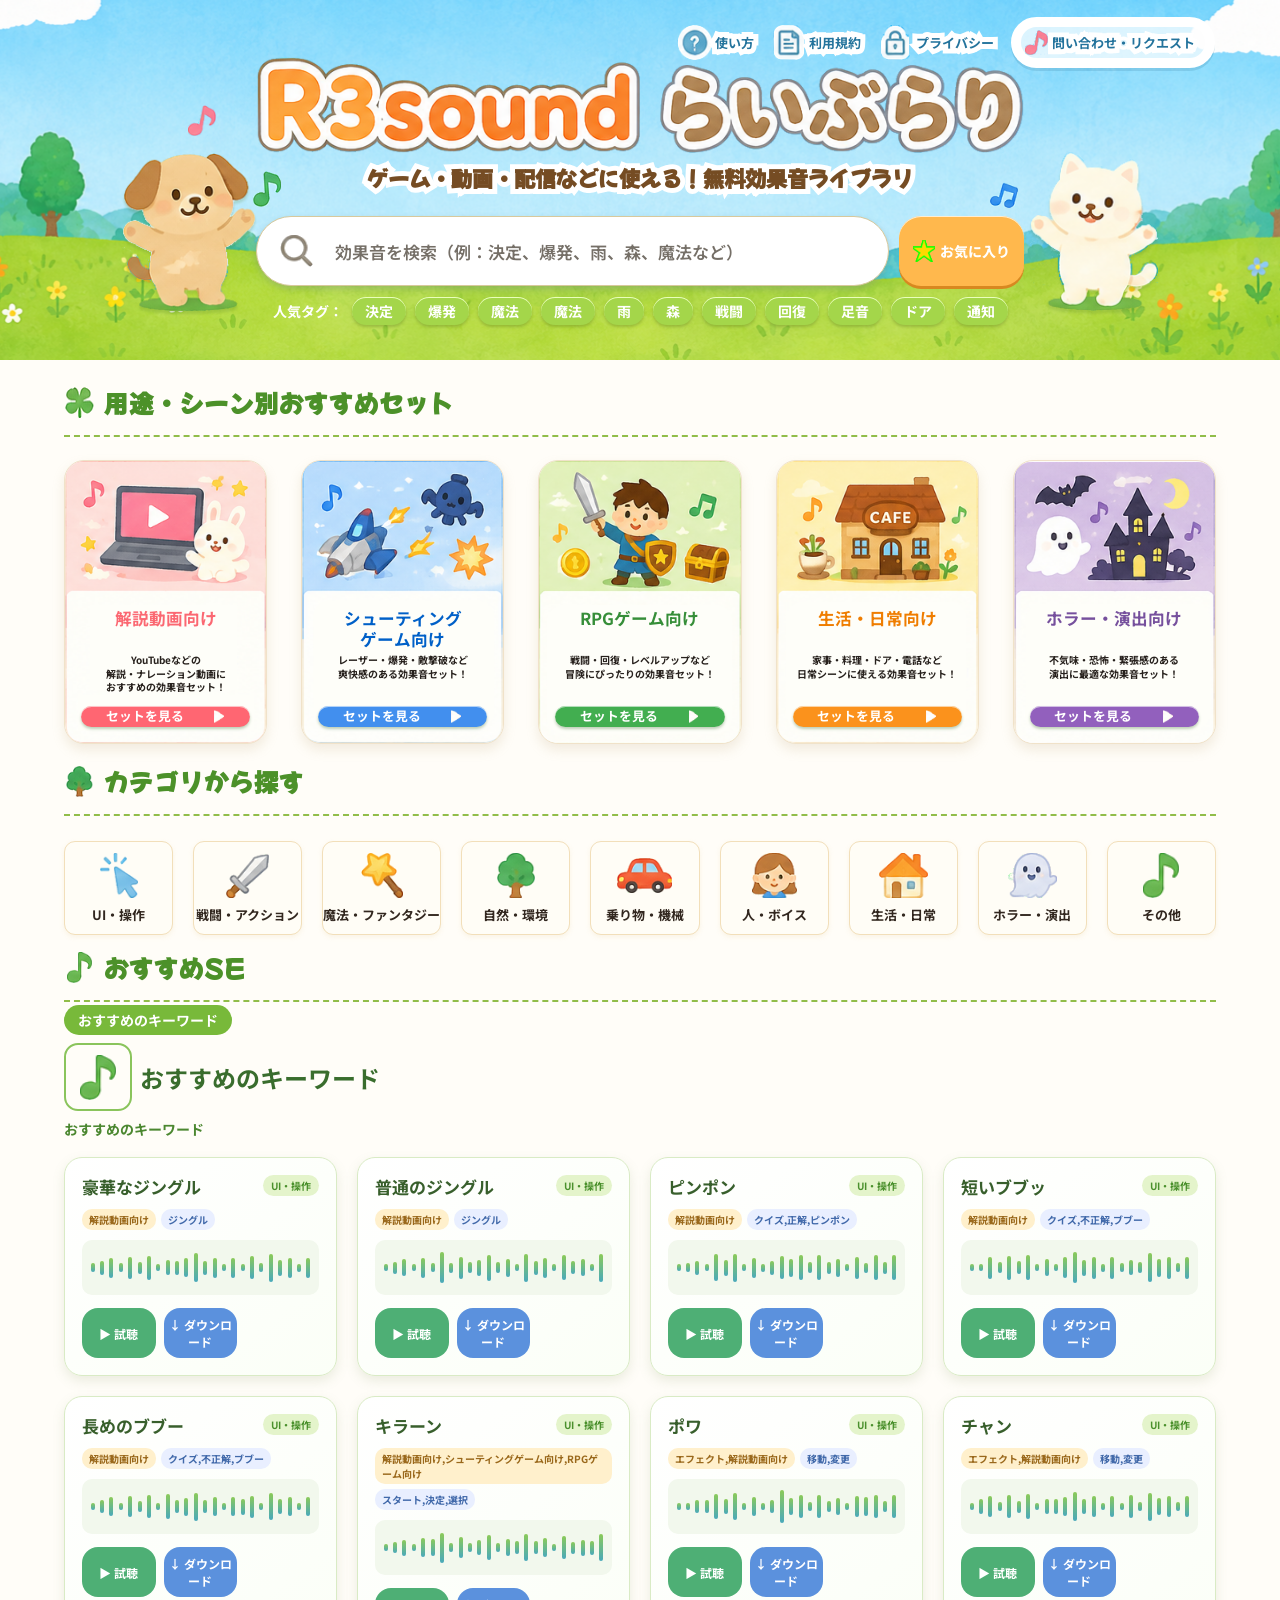
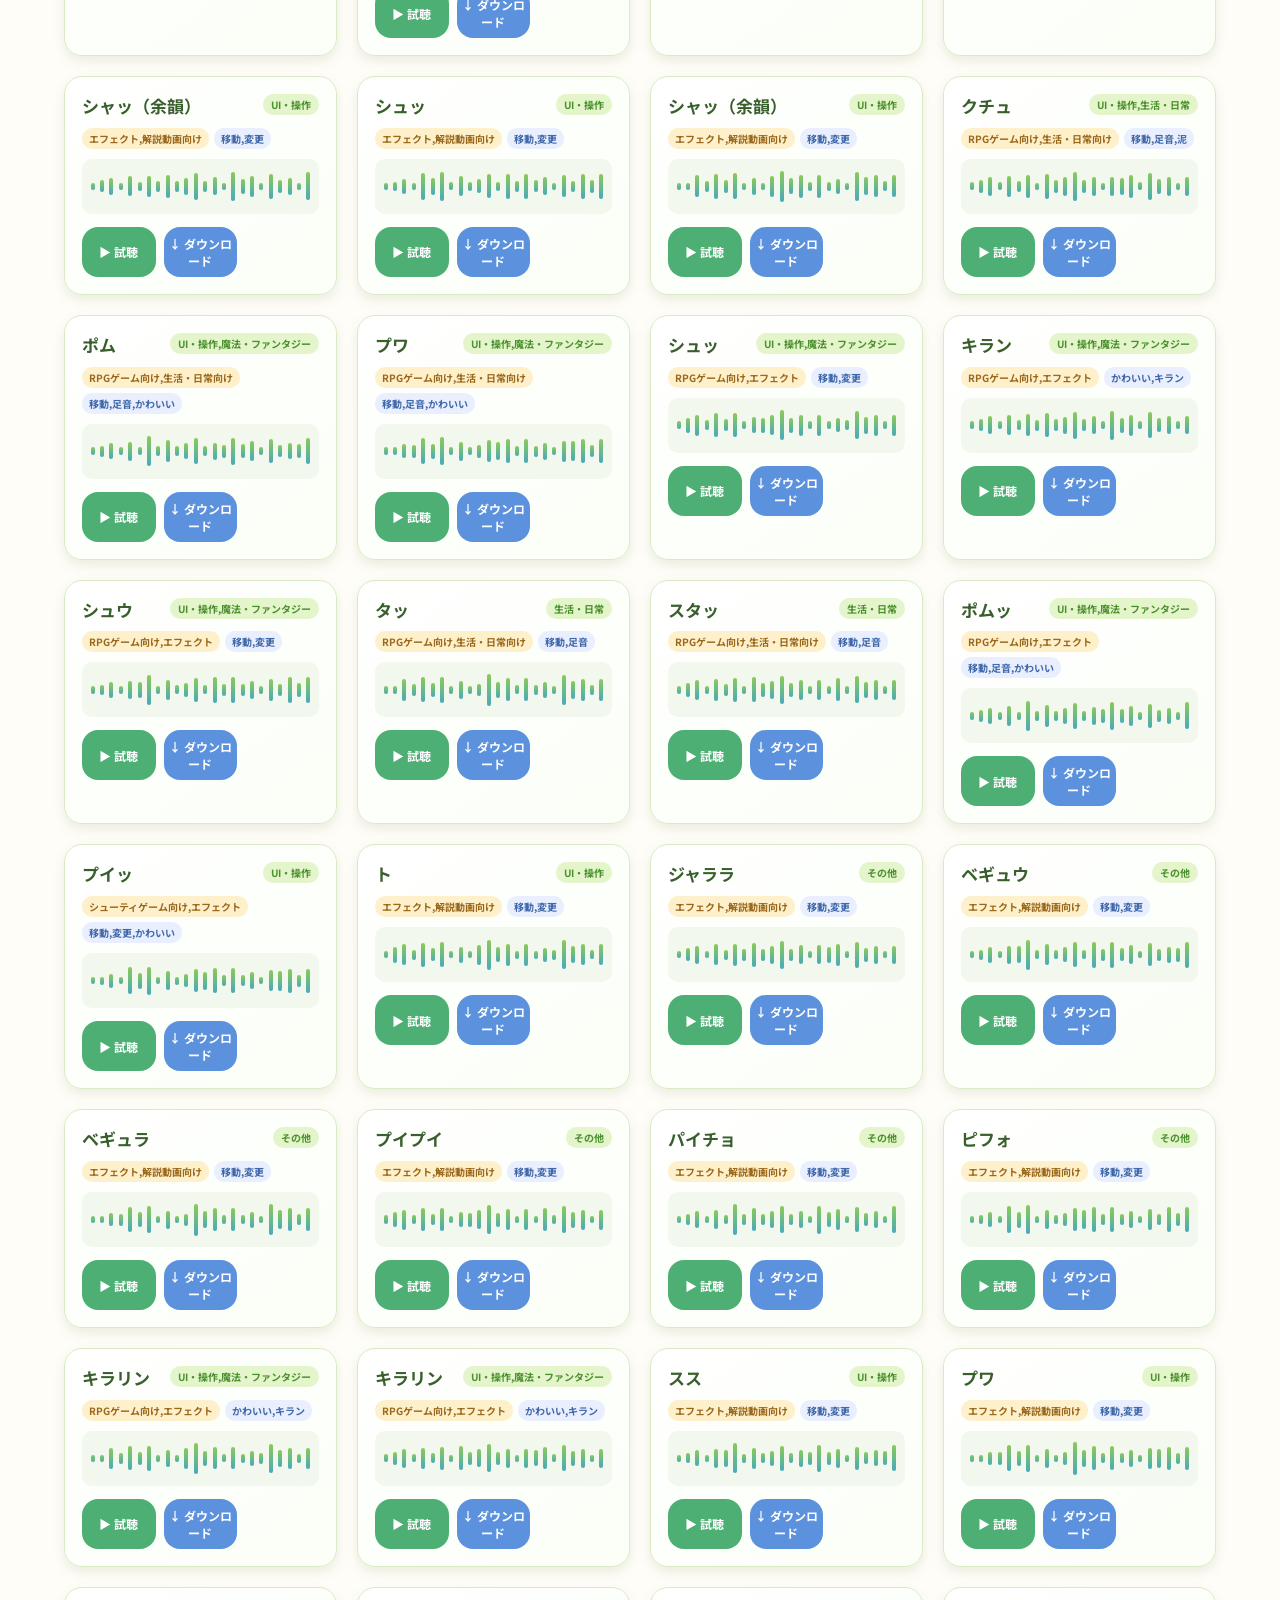
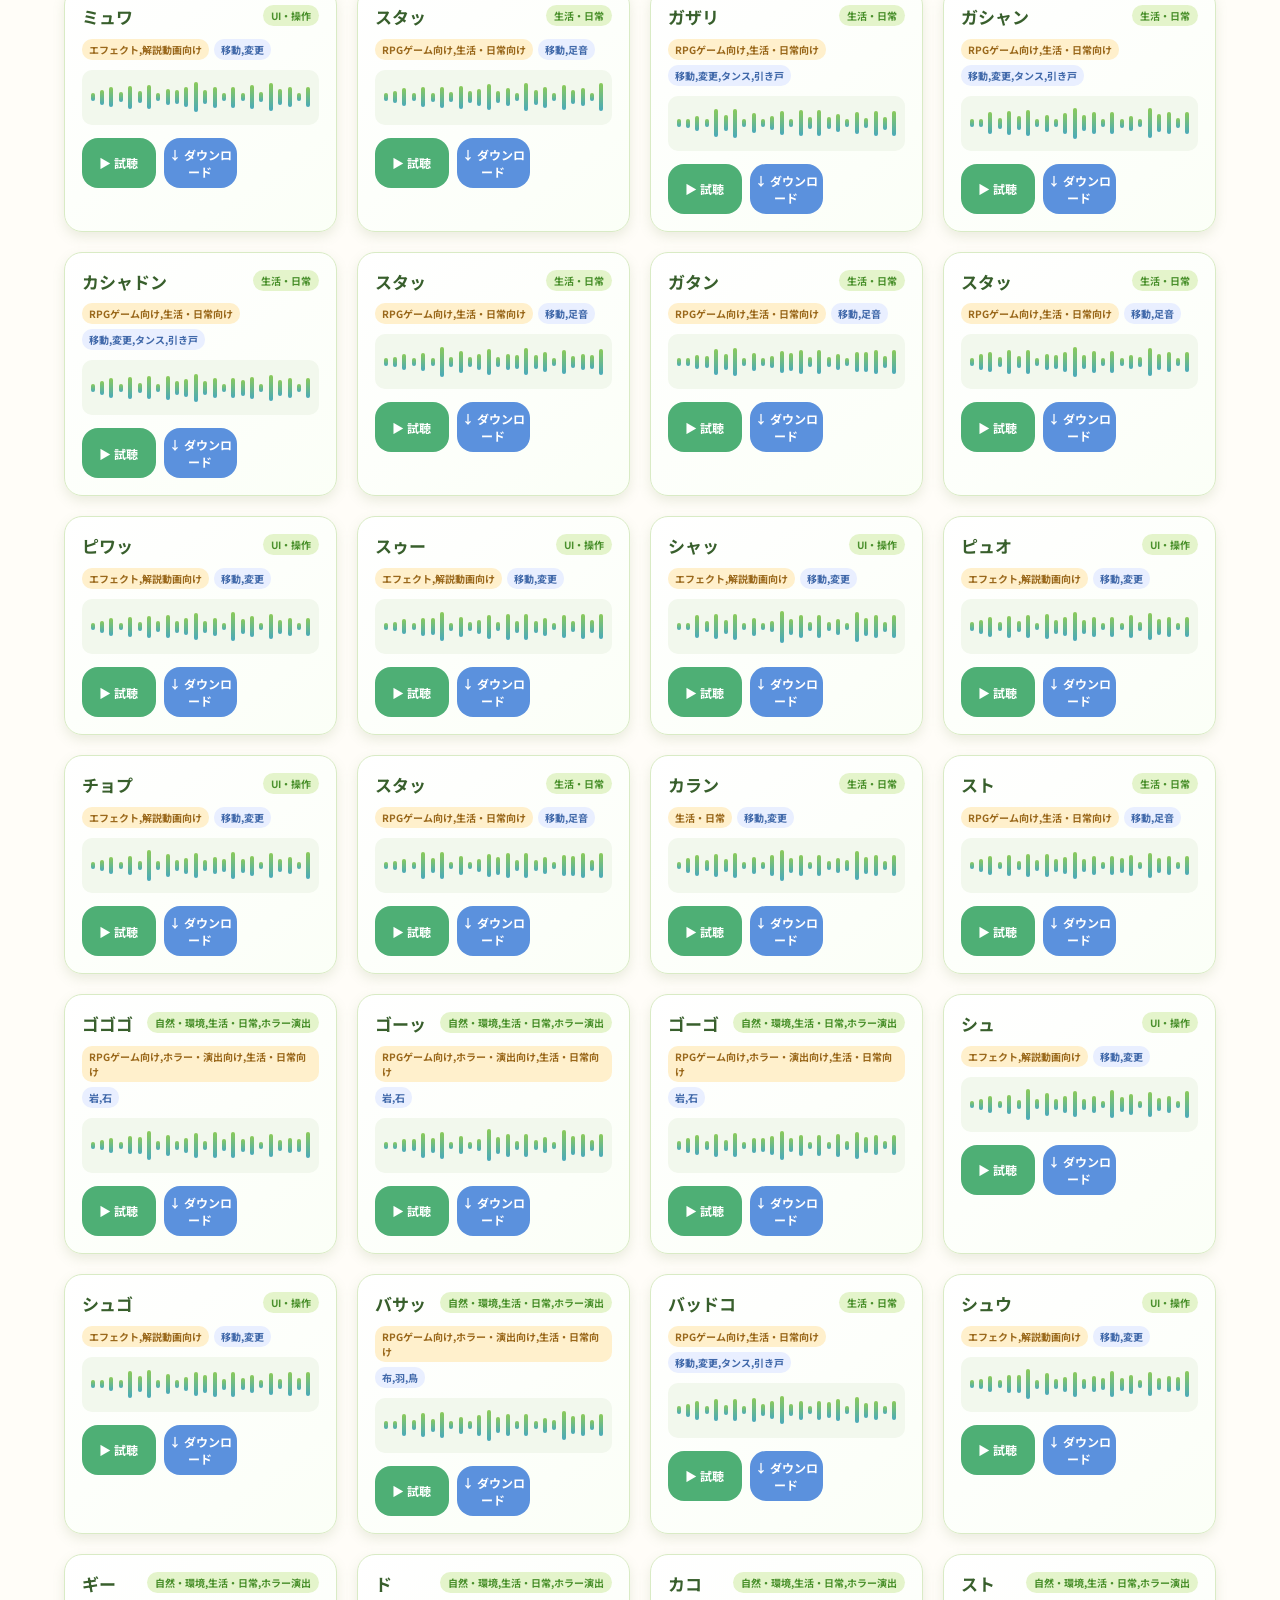
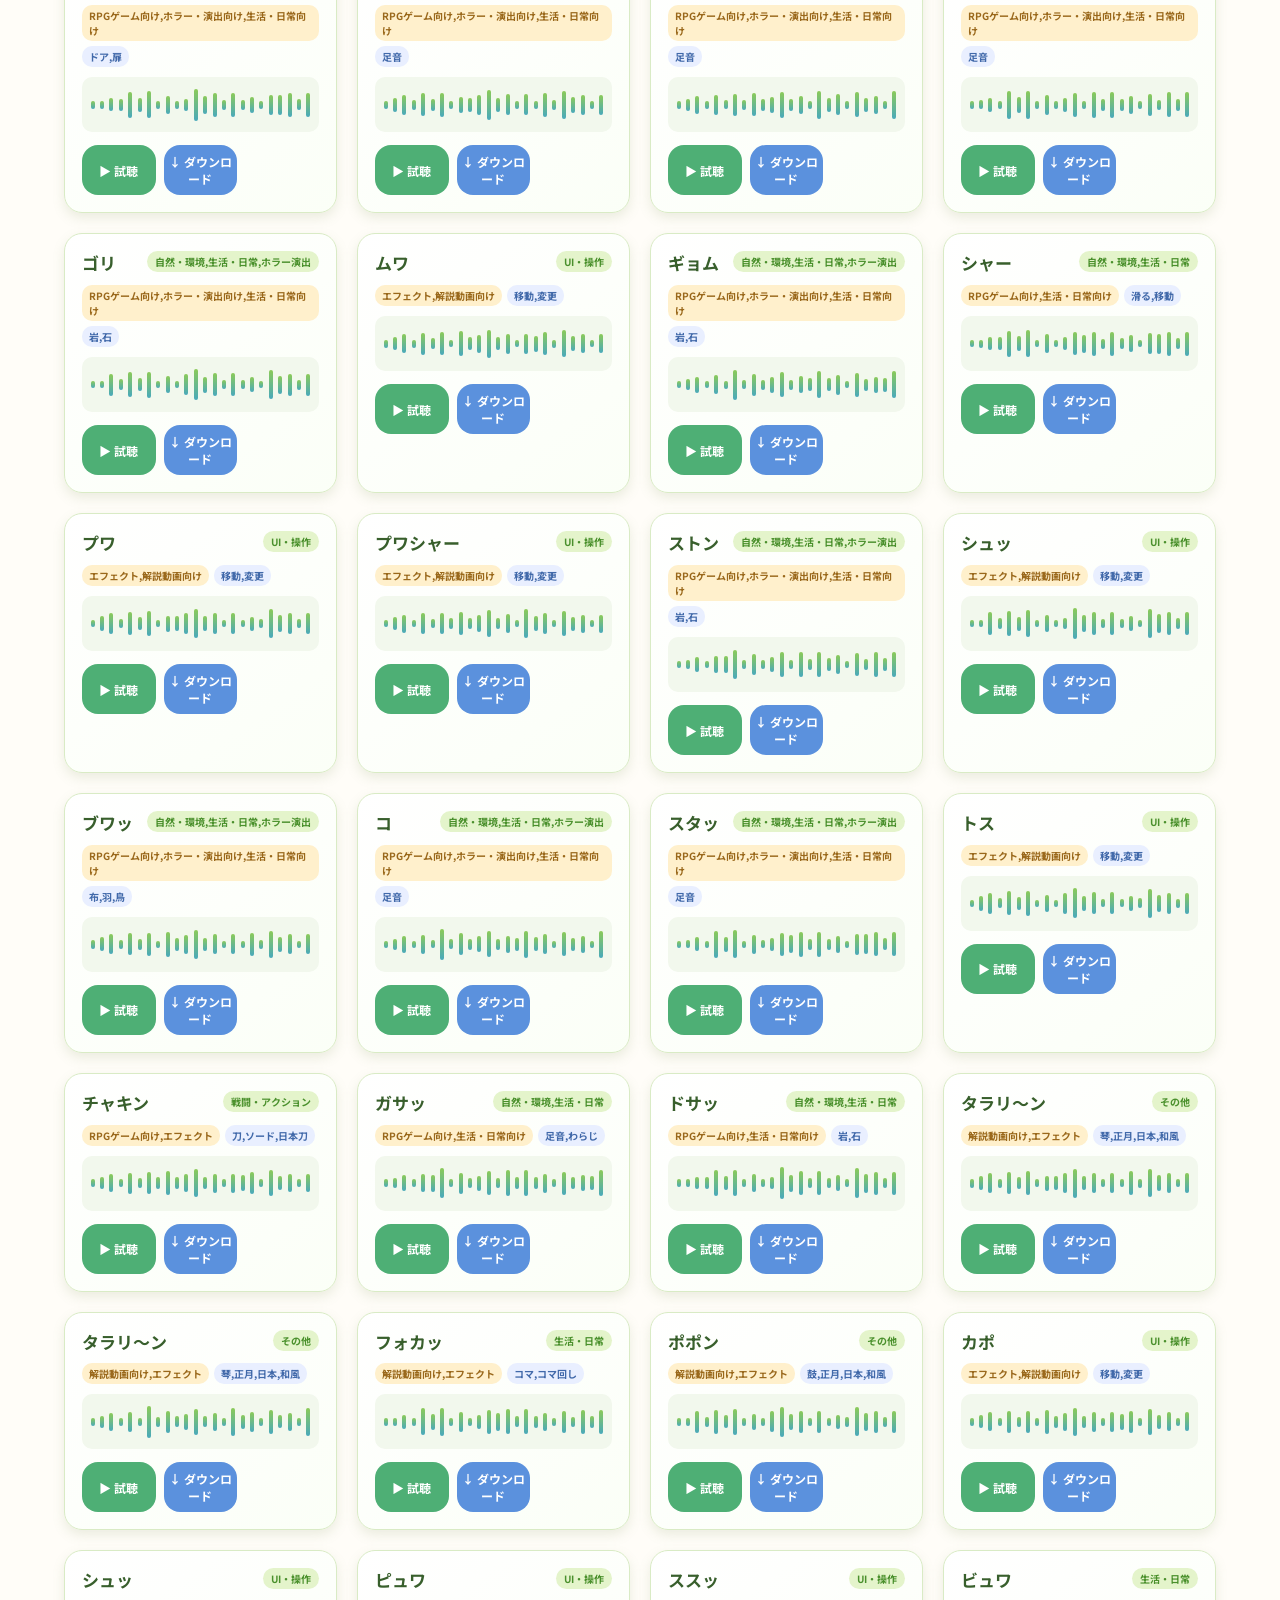
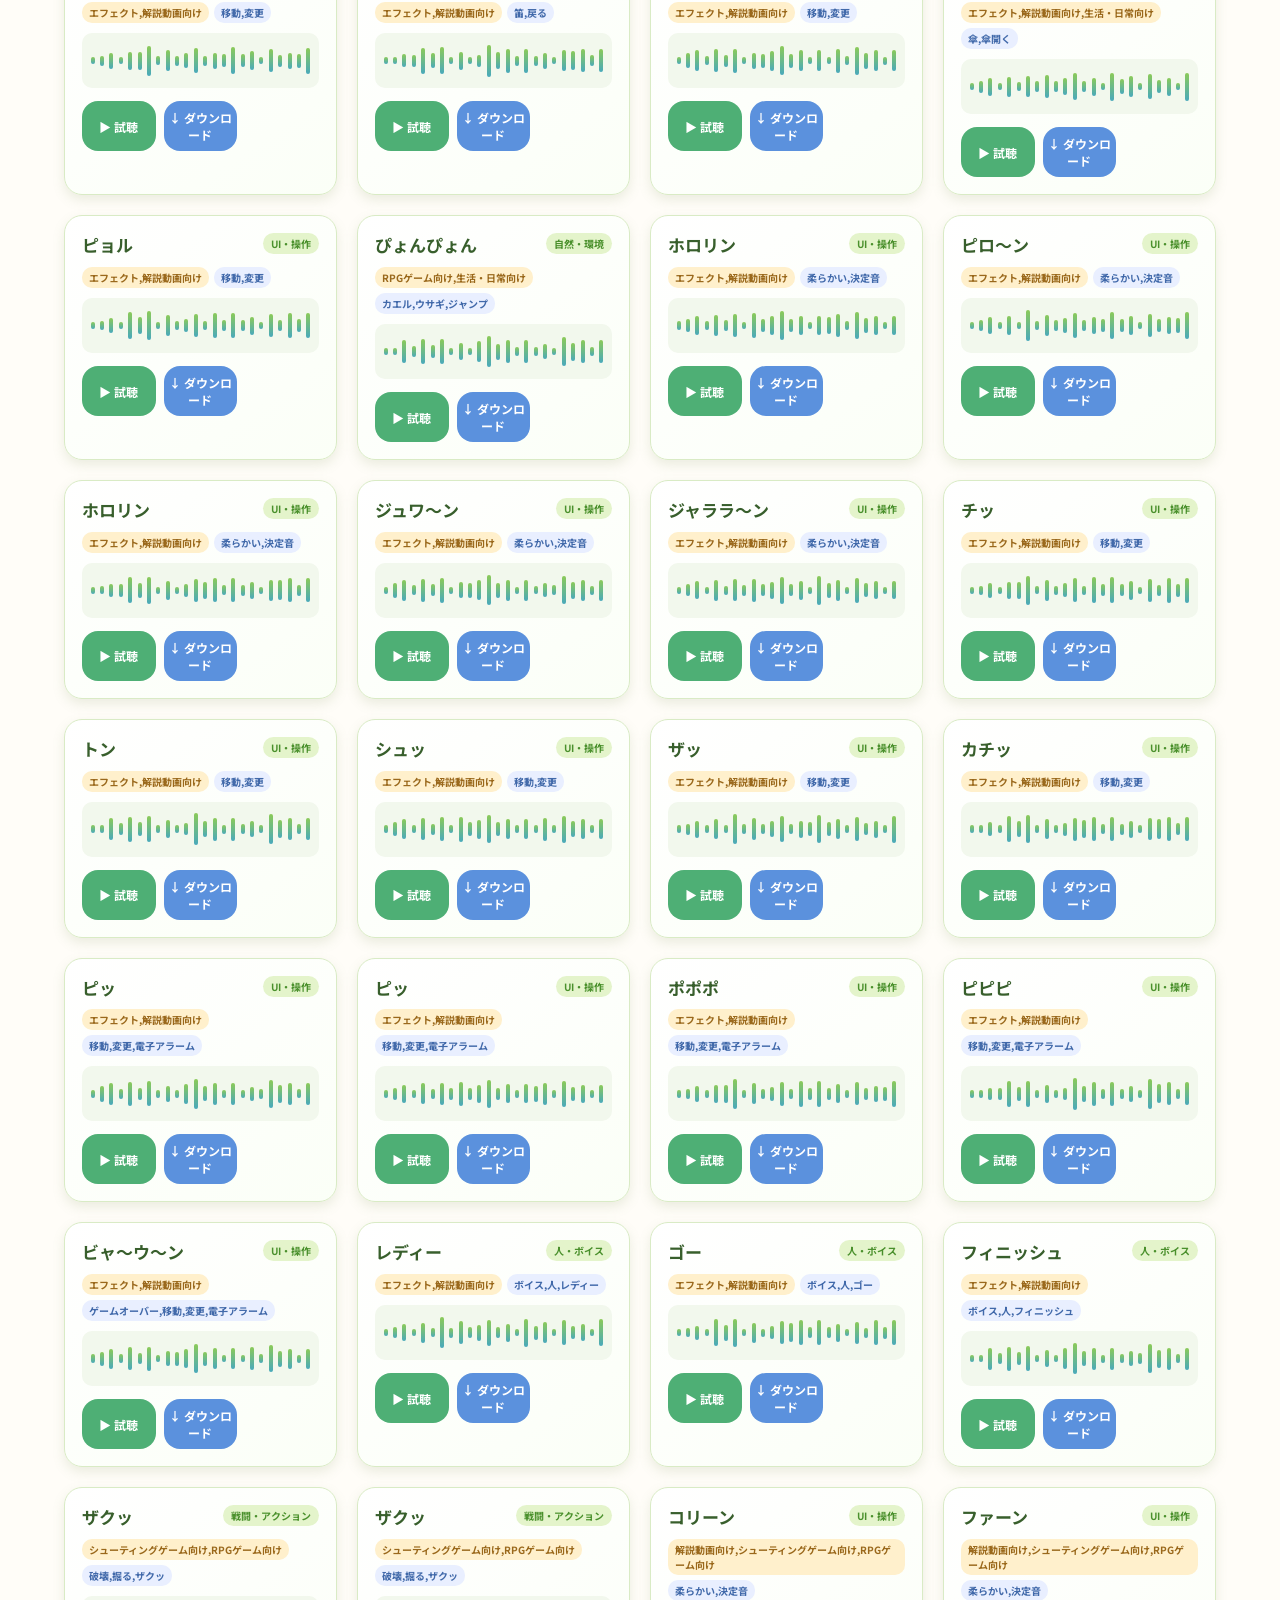
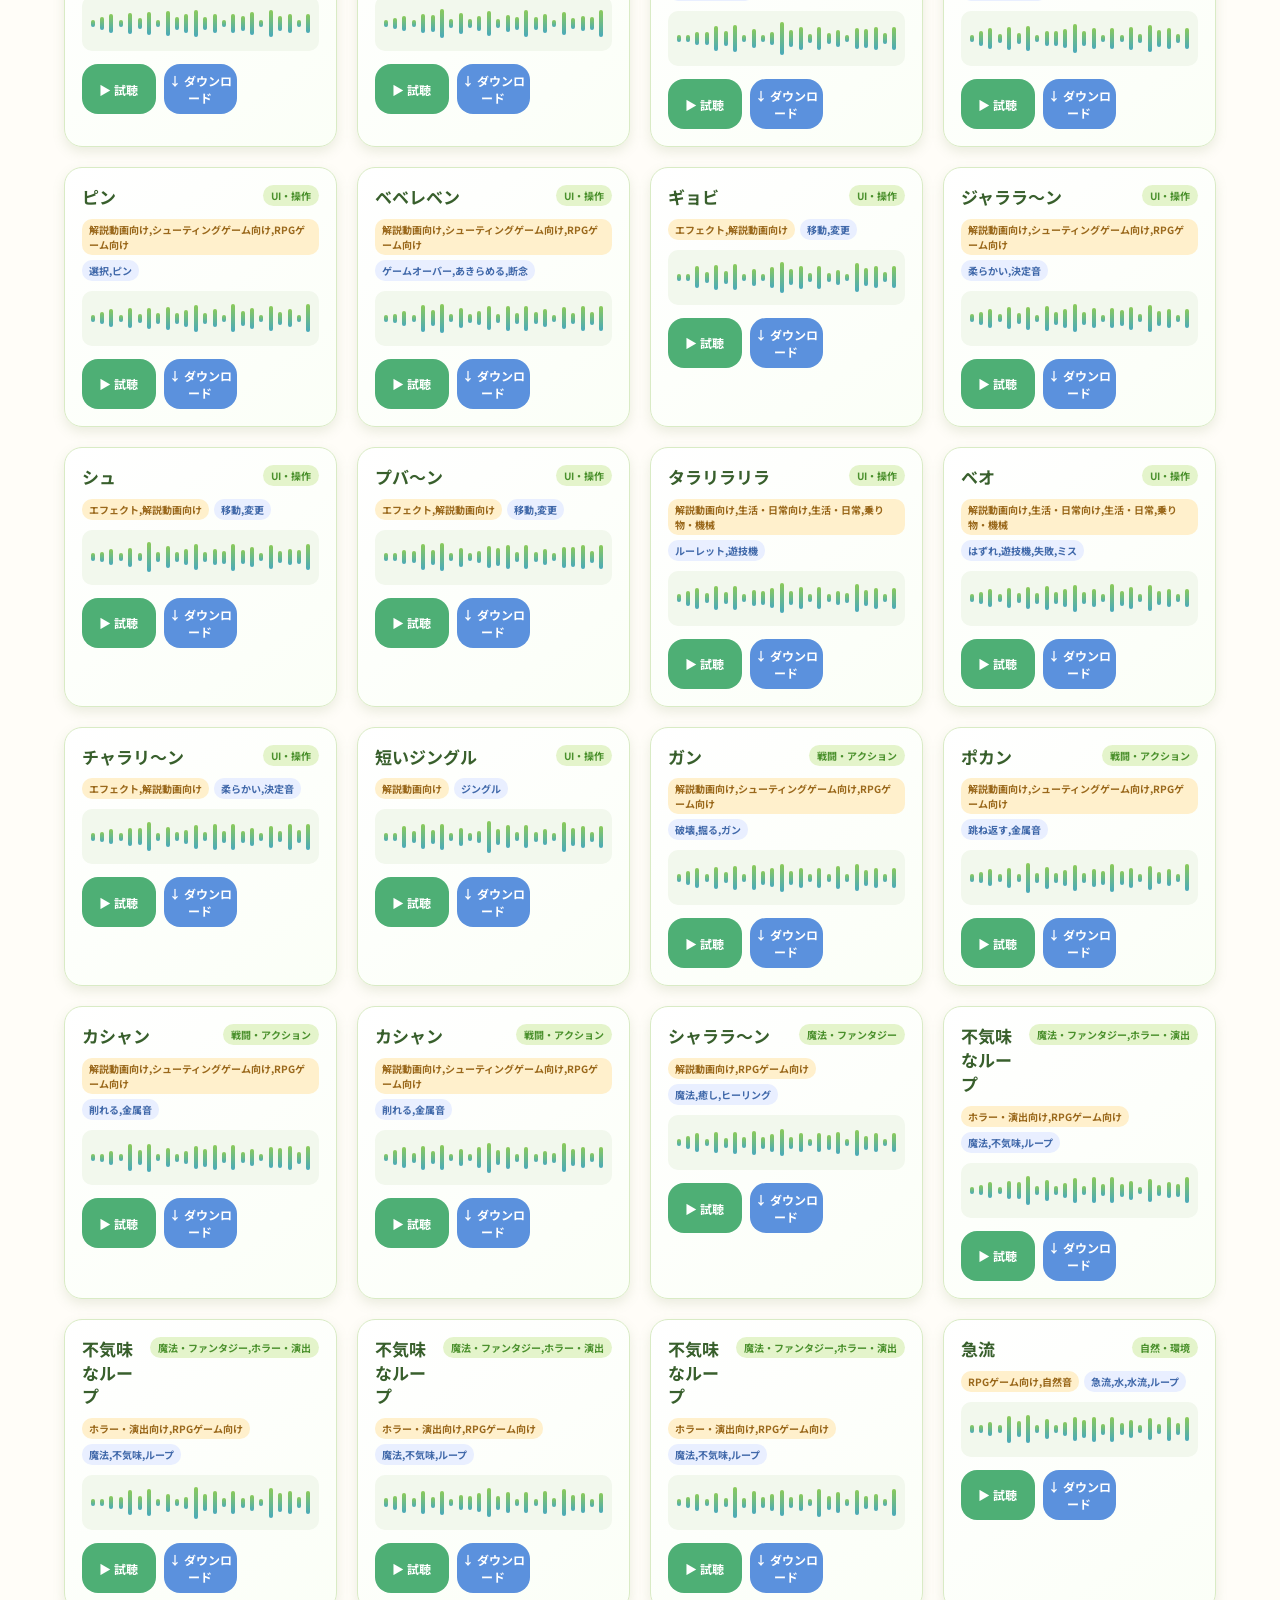
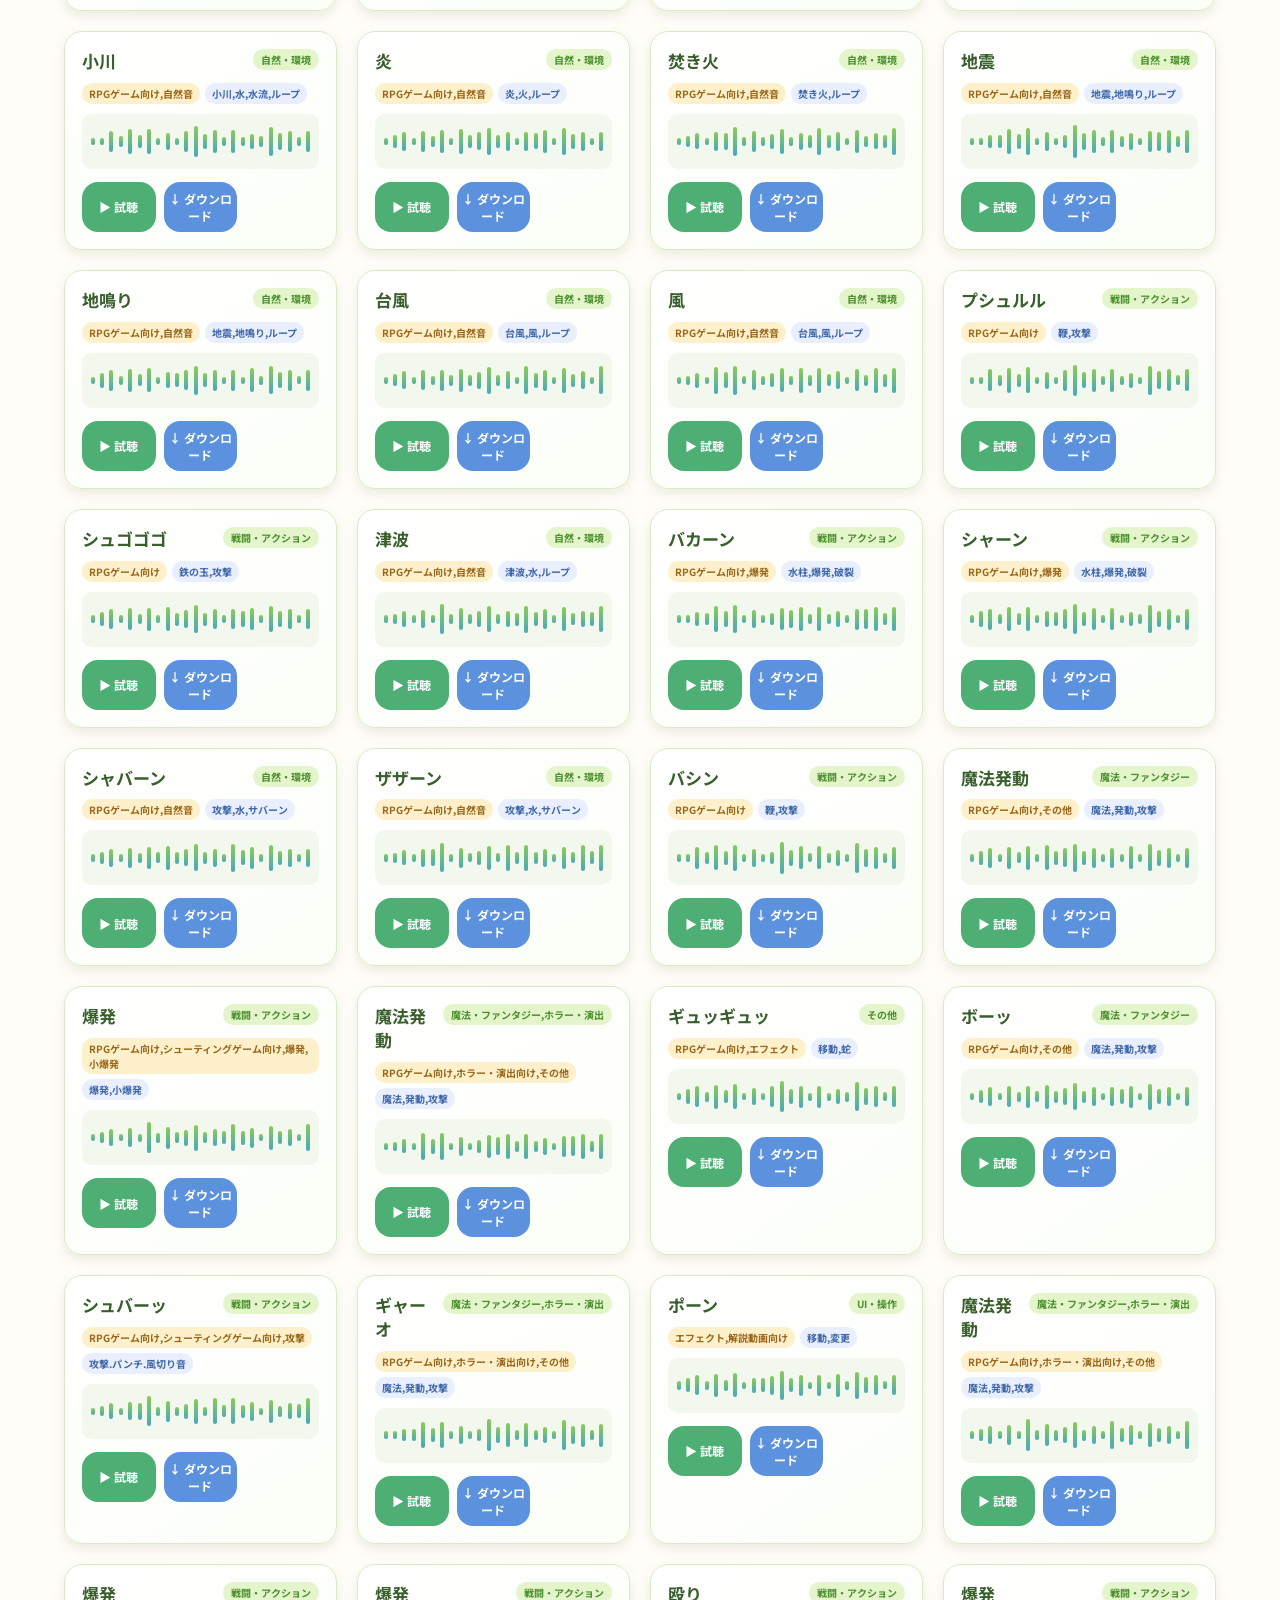
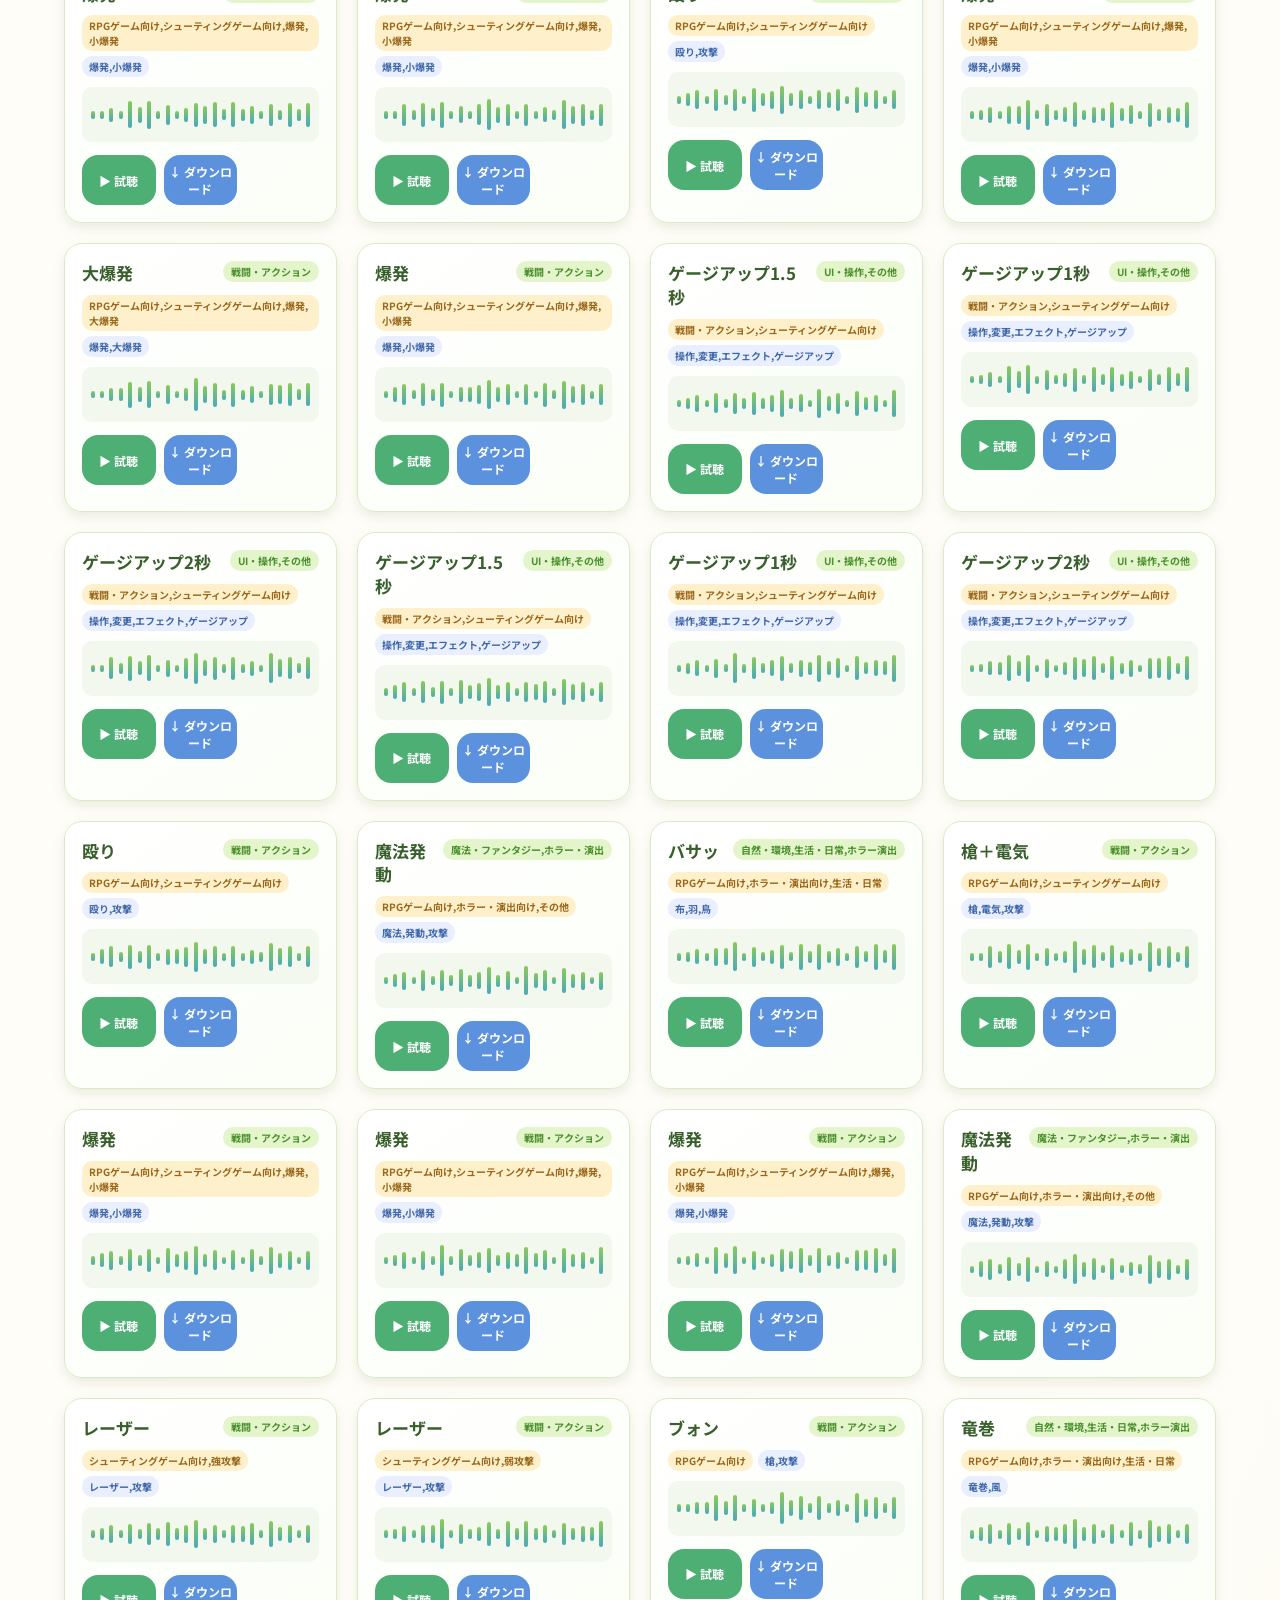
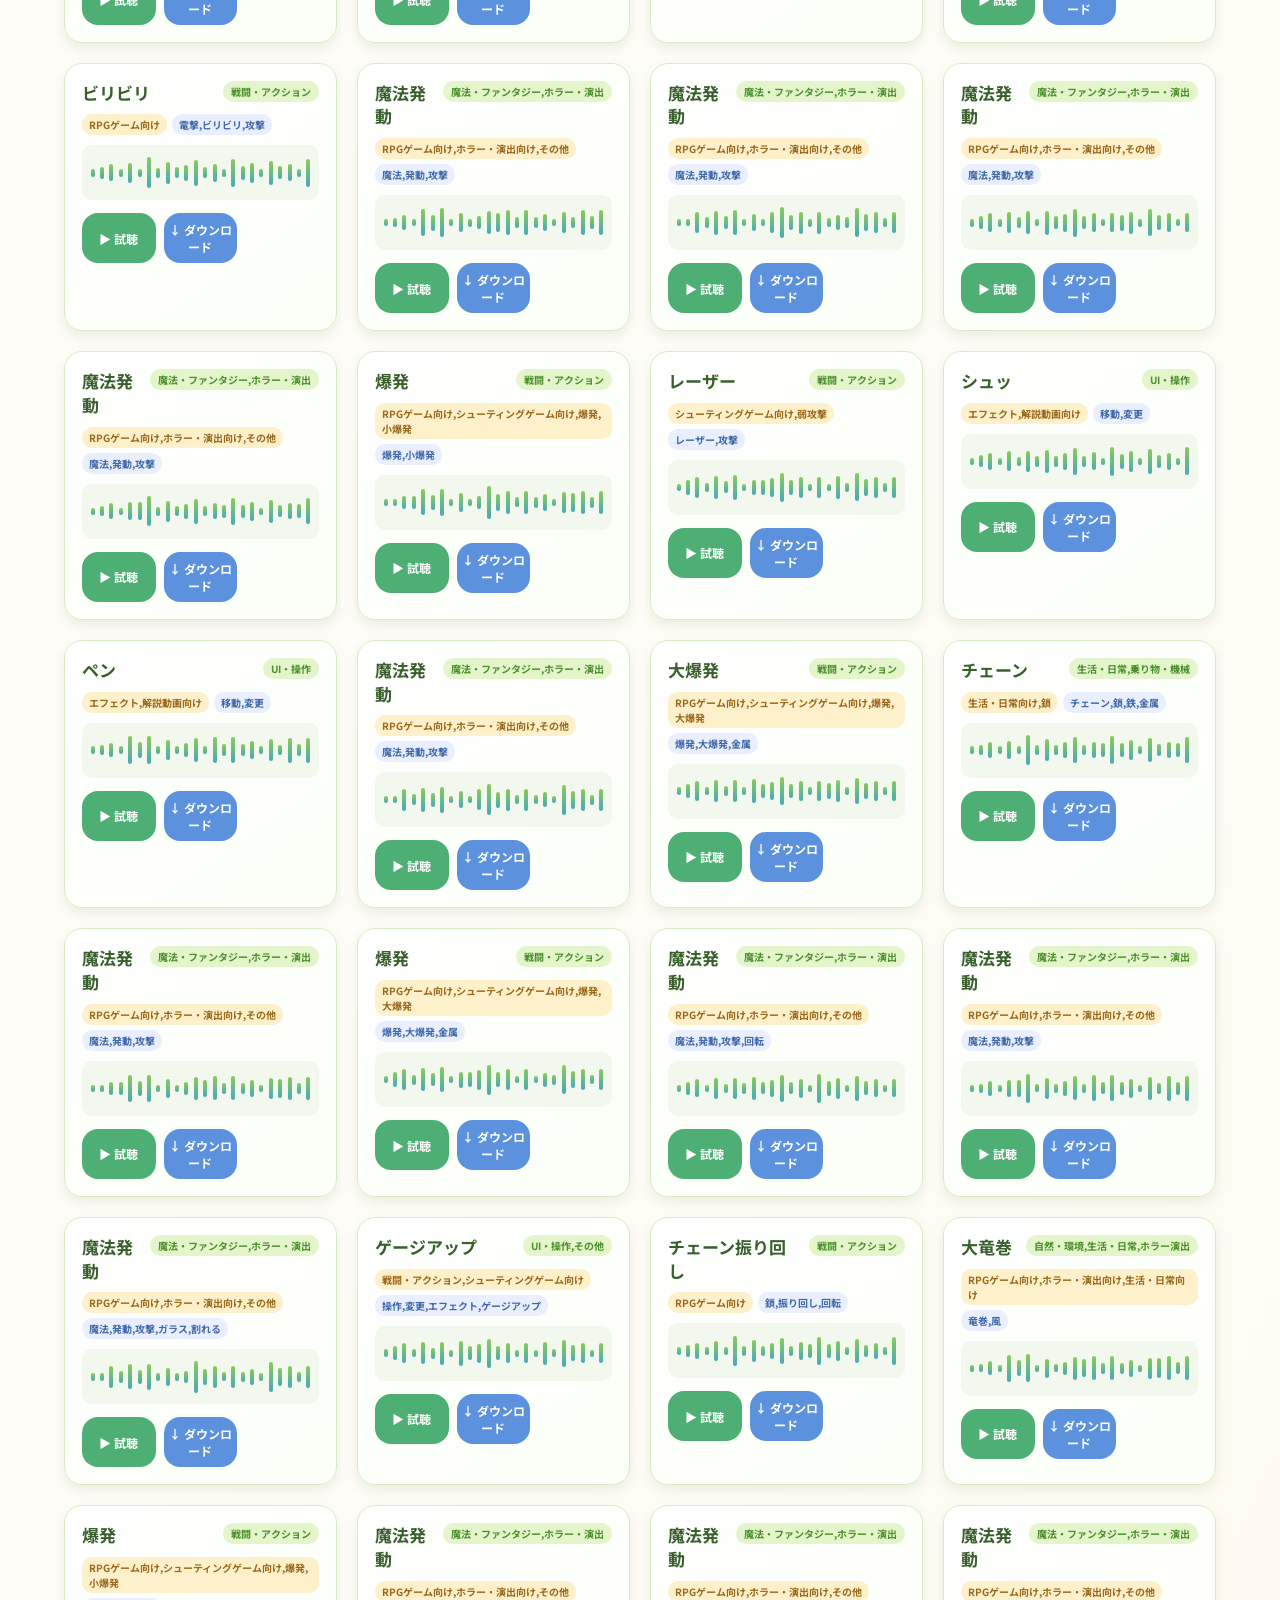
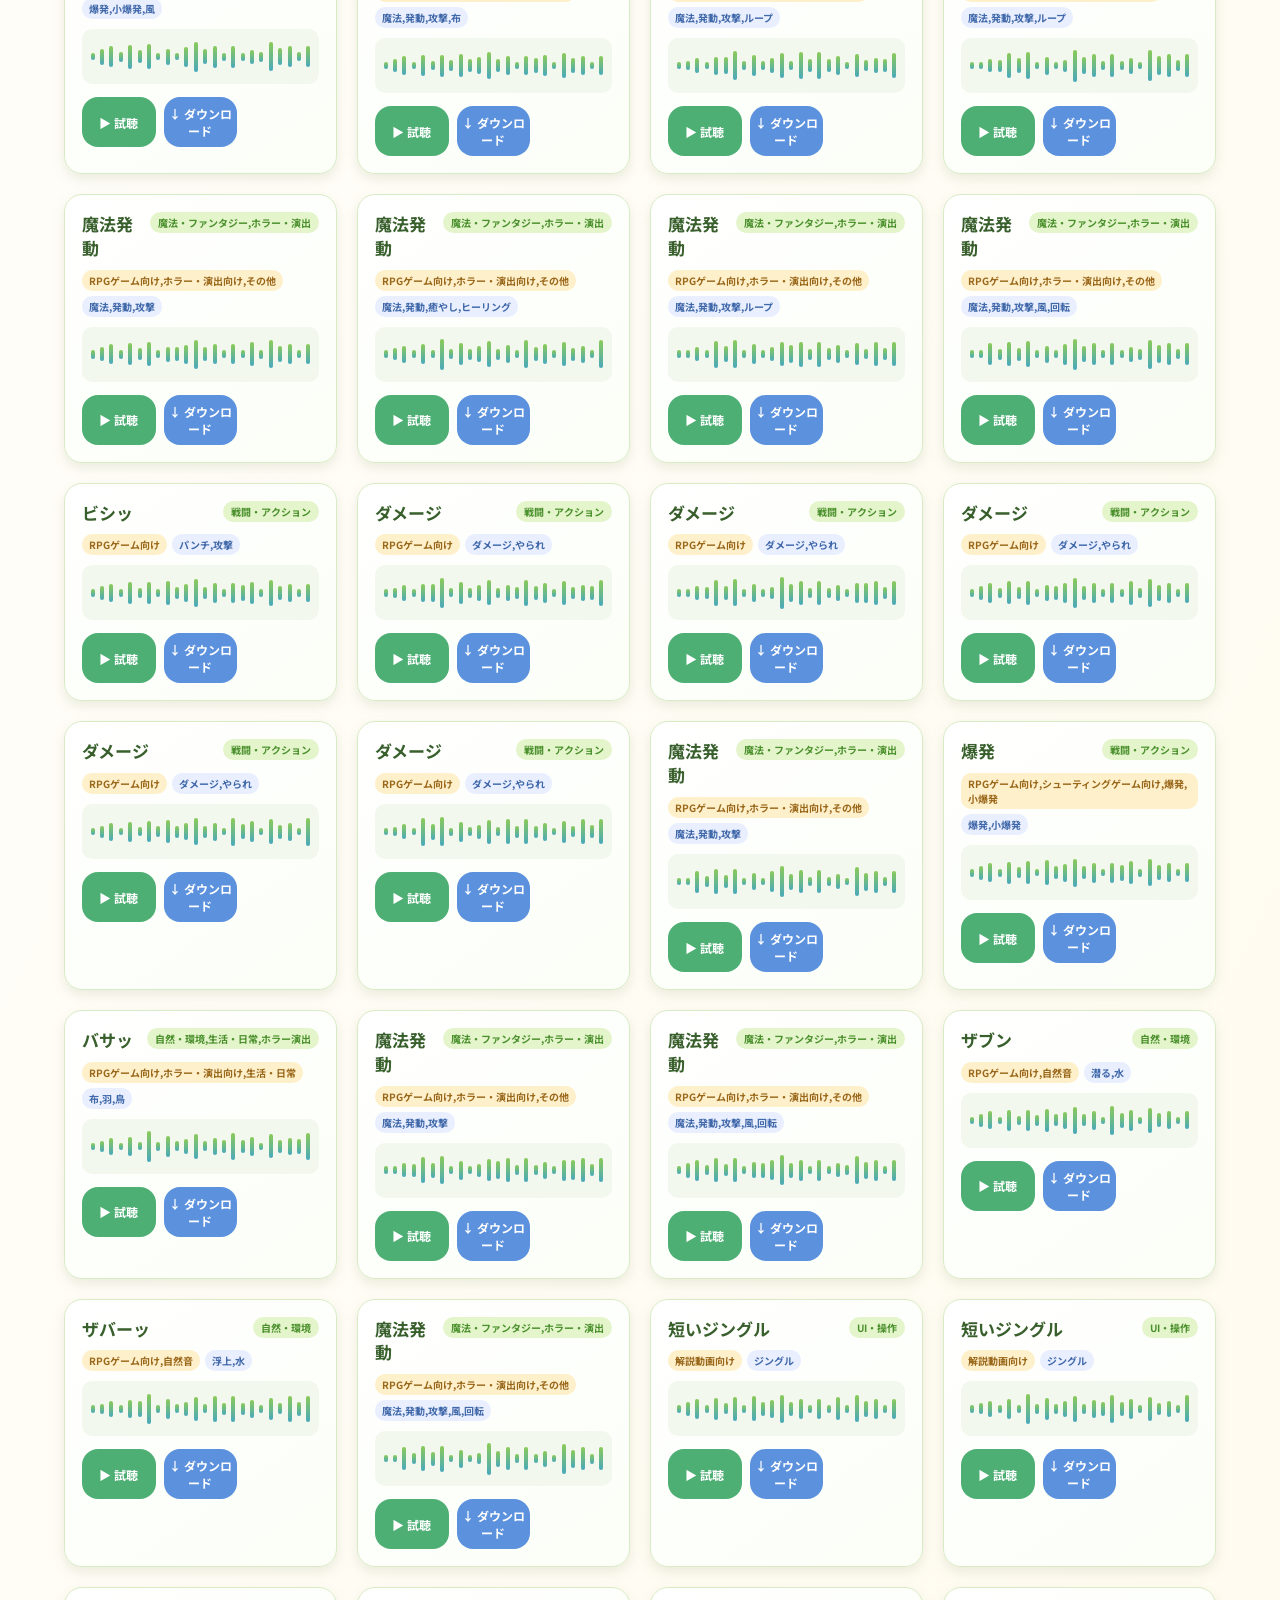
==== commit 76a670b8: "Update index.html" ====
--- a/index.html
+++ b/index.html
@@ -10,7 +10,16 @@
     .utility-nav .contact-request-link { border: 10px solid #fff; border-radius: 999px; background: rgba(255,255,255,.72); padding: 3px 10px 3px 3px; box-shadow: 0 3px 0 rgba(42,112,144,.18); transition: transform .2s ease, background .2s ease; }
     .utility-nav .contact-request-link:hover, .utility-nav .contact-request-link:focus-visible { transform: translateY(-3px); background: #fff; }
     .utility-nav .contact-request-link img { width: 25px; height: 25px; }
-    @media (max-width: 760px) { .utility-nav .contact-request-link { border-width: 6px; padding: 2px 7px 2px 2px; } .utility-nav .contact-request-link img { width: 19px; height: 19px; } }
+    .search-with-favorites { display: flex; align-items: stretch; gap: 10px; }
+    .search-with-favorites .search { flex: 1; min-width: 0; }
+    .favorite-list-button { display: inline-flex; align-items: center; justify-content: center; gap: 5px; flex: 0 0 auto; border: 0; border-radius: 22px; padding: 0 14px; background: #ffb84d; color: #fff; font: 800 14px "Noto Sans JP", sans-serif; cursor: pointer; box-shadow: inset 0 1px rgba(255,255,255,.75), 0 3px 0 #d88820; transition: transform .2s ease, filter .2s ease; }
+    .favorite-list-button:hover, .favorite-list-button:focus-visible { transform: translateY(-2px); filter: brightness(1.06); }
+    .favorite-list-button img { width: 22px; height: 22px; object-fit: contain; }
+    .sound-actions { grid-template-columns: repeat(3, 1fr); }
+    .favorite-button { display: inline-flex; align-items: center; justify-content: center; gap: 3px; background: #f4a83a; }
+    .favorite-button img { width: 15px; height: 15px; object-fit: contain; }
+    .favorite-button.is-favorite { background: #f38f2e; }
+    @media (max-width: 760px) { .utility-nav .contact-request-link { border-width: 6px; padding: 2px 7px 2px 2px; } .utility-nav .contact-request-link img { width: 19px; height: 19px; } .search-with-favorites { gap: 7px; } .favorite-list-button { padding: 0 9px; font-size: 11px; } .favorite-list-button img { width: 18px; height: 18px; } }
   </style>
 </head>
 <body>
@@ -30,10 +39,13 @@
     <div class="hero-content">
       <img class="logo" src="assets/images/03.png" alt="R3sound らいぶらり">
       <p class="tagline">ゲーム・動画・配信などに使える！無料効果音ライブラリ</p>
-      <form class="search" role="search">
-        <img src="assets/icons/a04.png" alt="">
-        <input type="search" aria-label="効果音を検索" placeholder="効果音を検索（例：決定、爆発、雨、森、魔法など）">
-      </form>
+      <div class="search-with-favorites">
+        <form class="search" role="search">
+          <img src="assets/icons/a04.png" alt="">
+          <input type="search" aria-label="効果音を検索" placeholder="効果音を検索（例：決定、爆発、雨、森、魔法など）">
+        </form>
+        <button class="favorite-list-button" type="button"><img src="assets/icons/a18.png" alt="">お気に入り</button>
+      </div>
       <div class="popular"><span>人気タグ：</span><button>決定</button><button>爆発</button><button>魔法</button><button>魔法</button><button>雨</button><button>森</button><button>戦闘</button><button>回復</button><button>足音</button><button>ドア</button><button>通知</button></div>
     </div>
   </header>
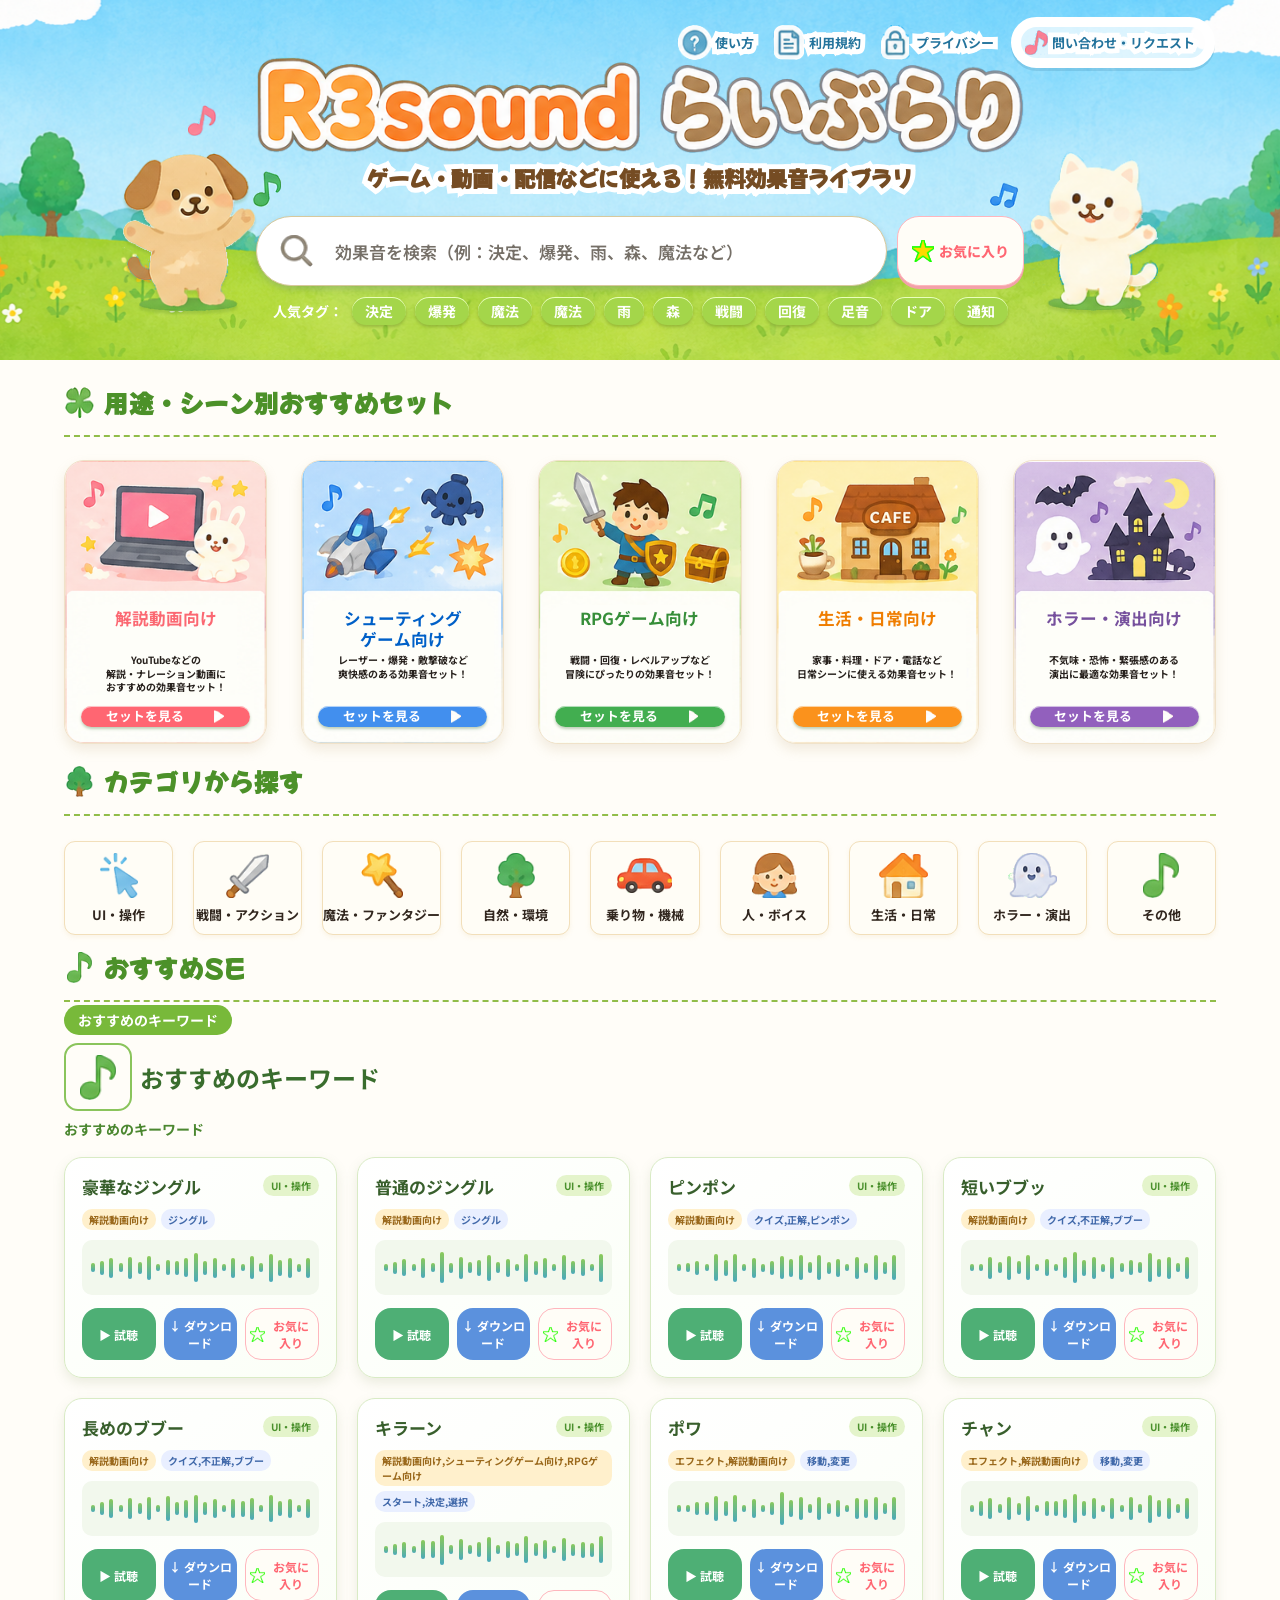
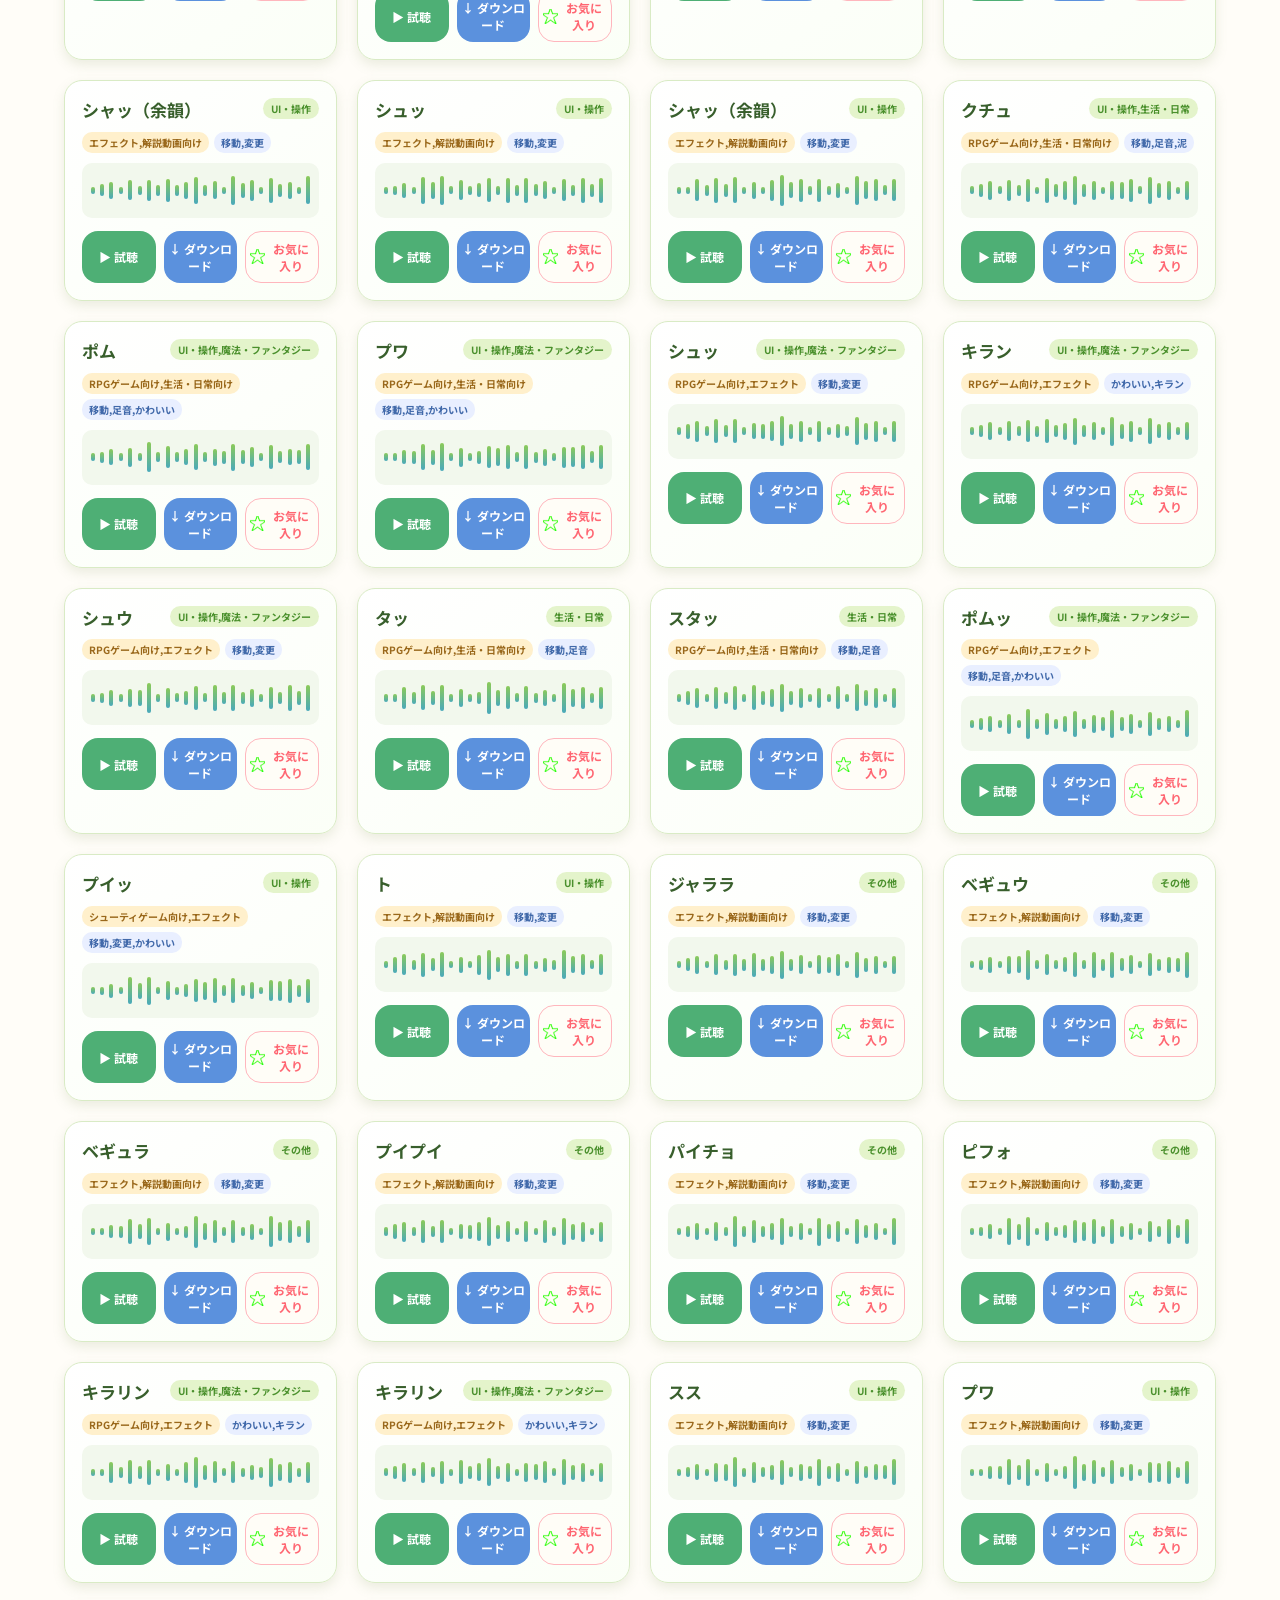
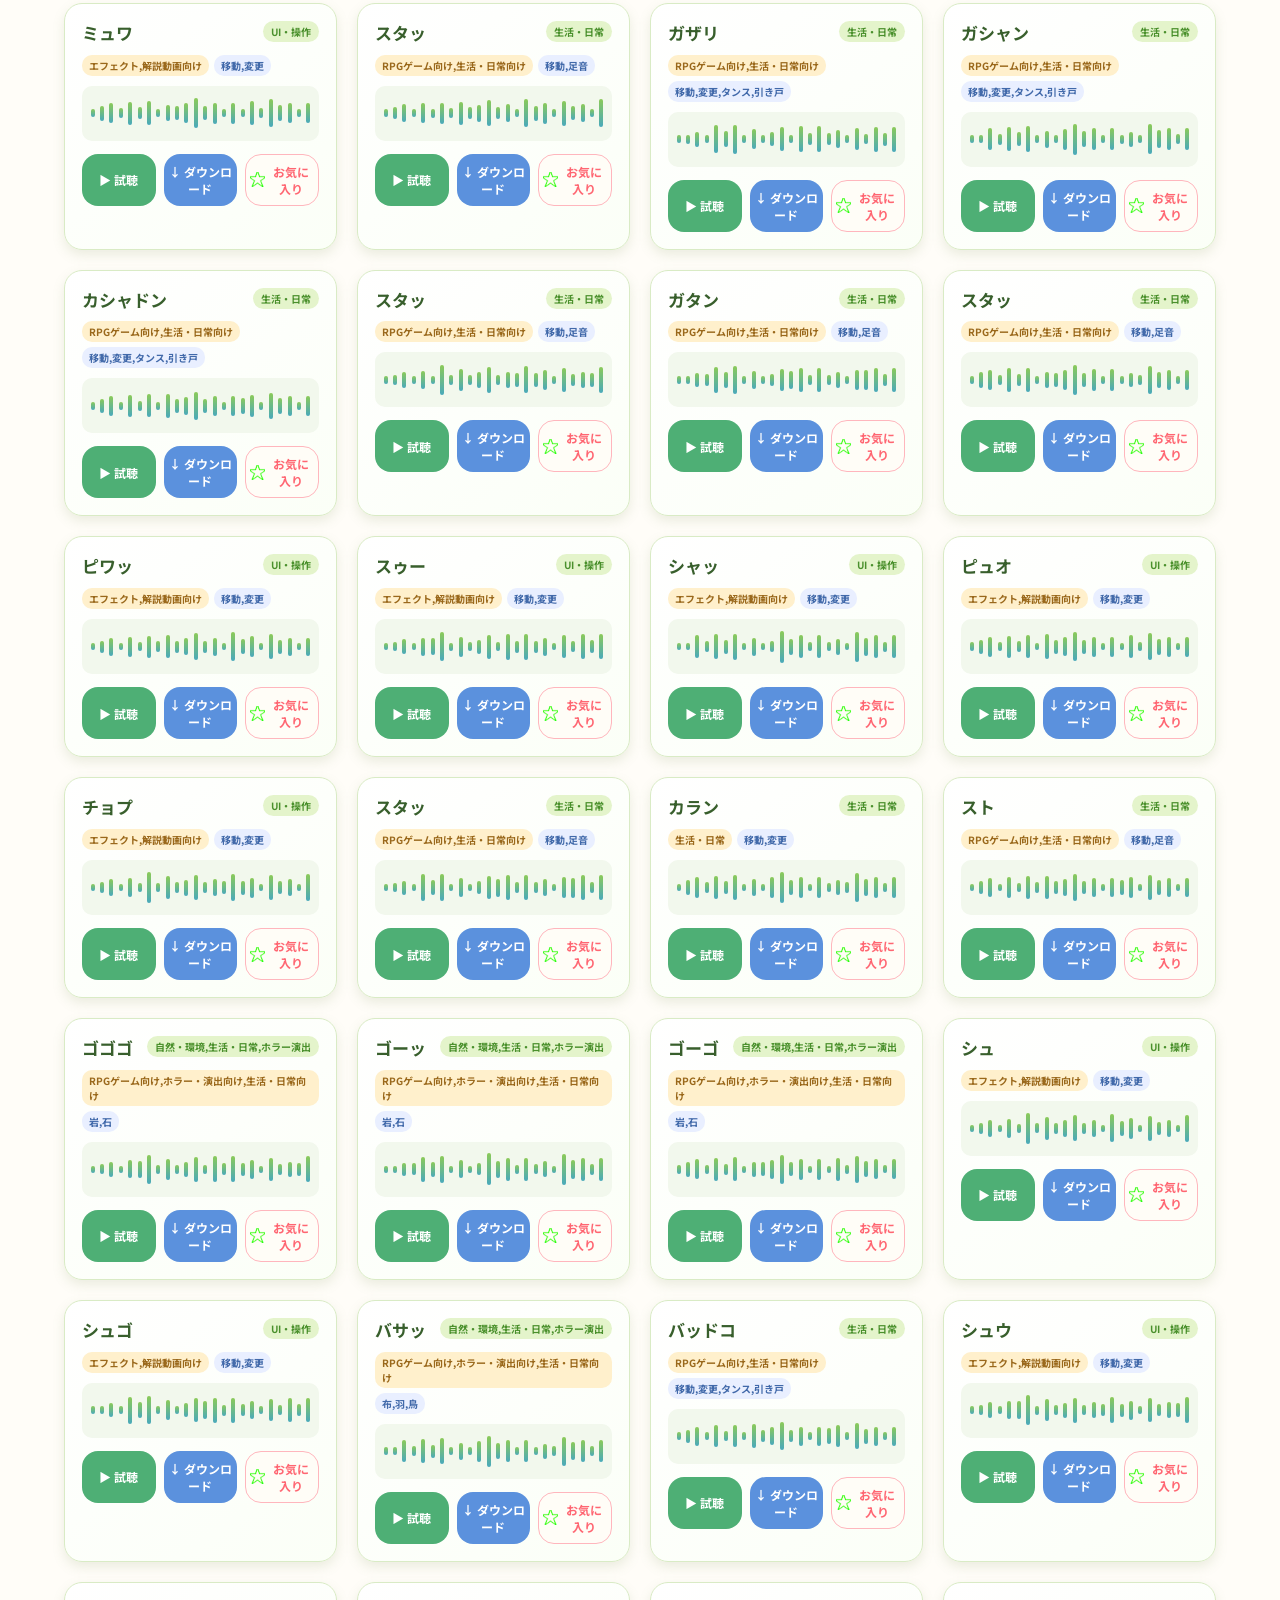
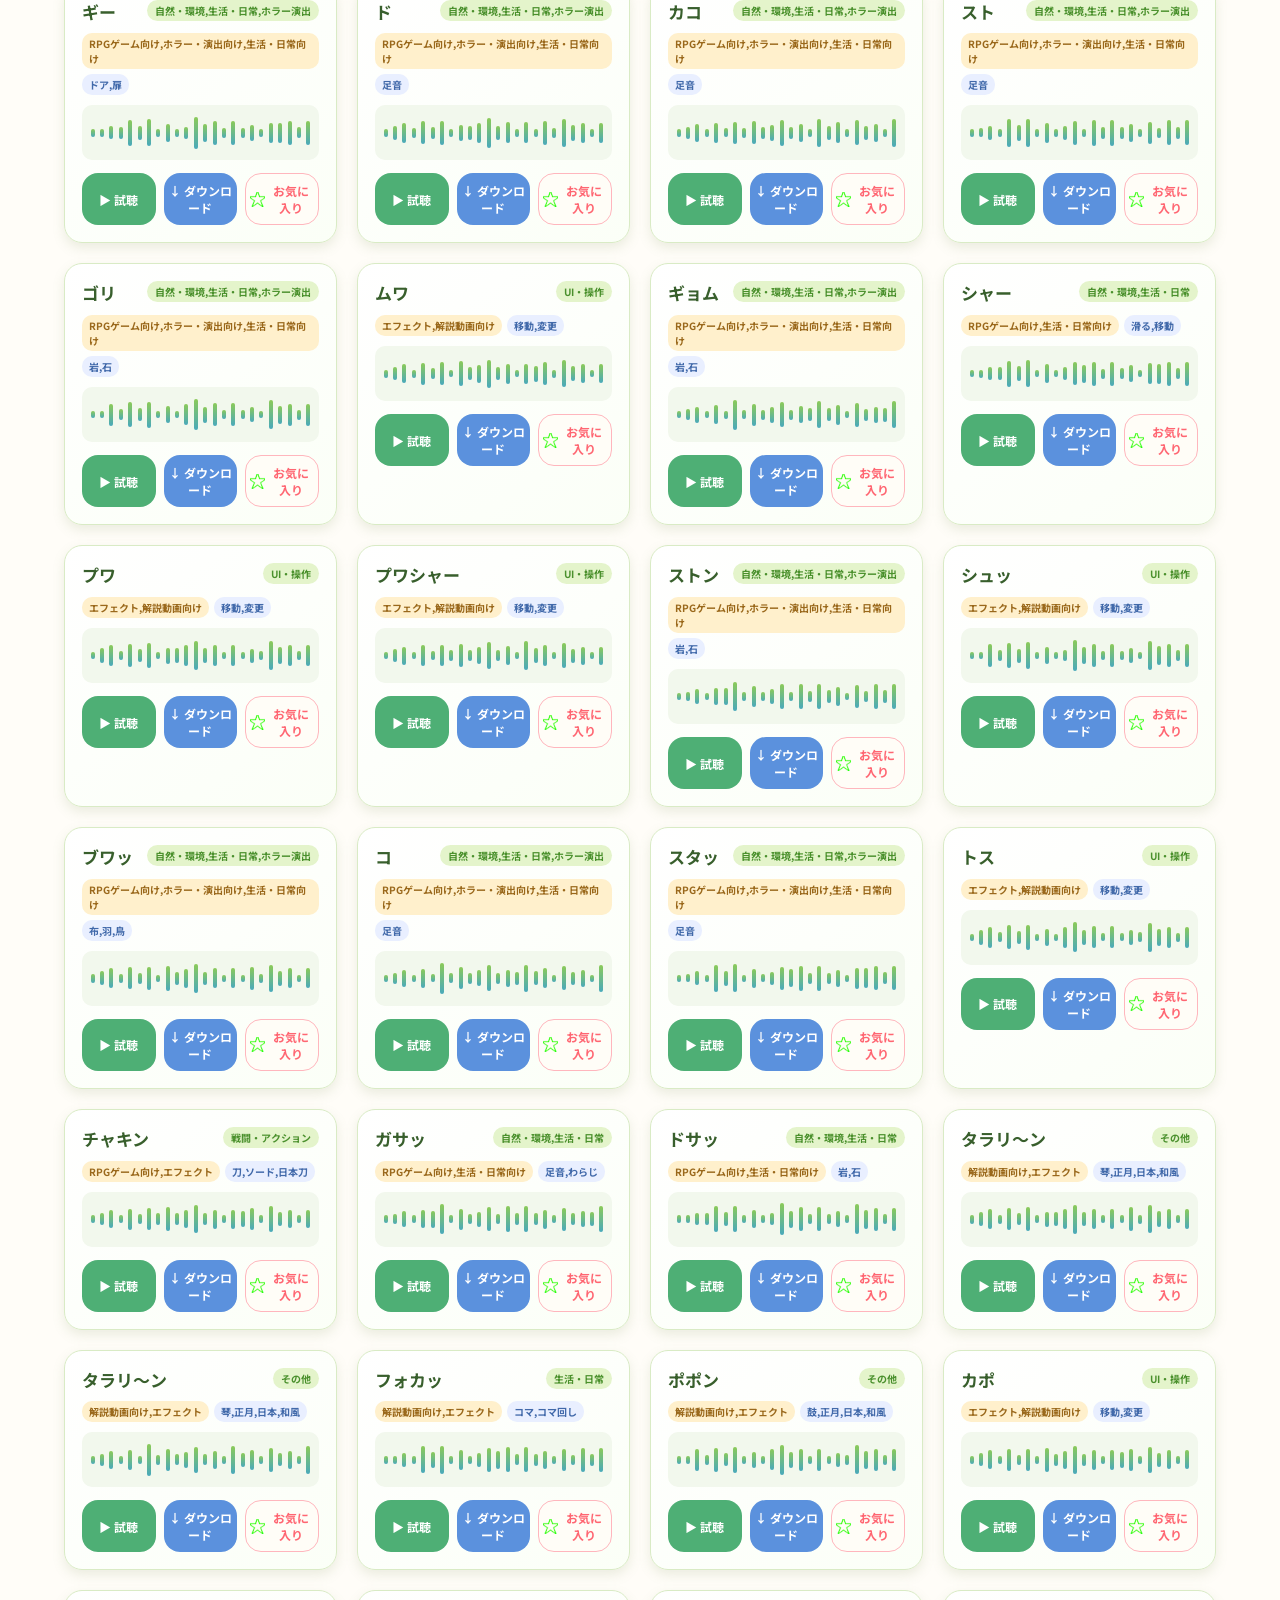
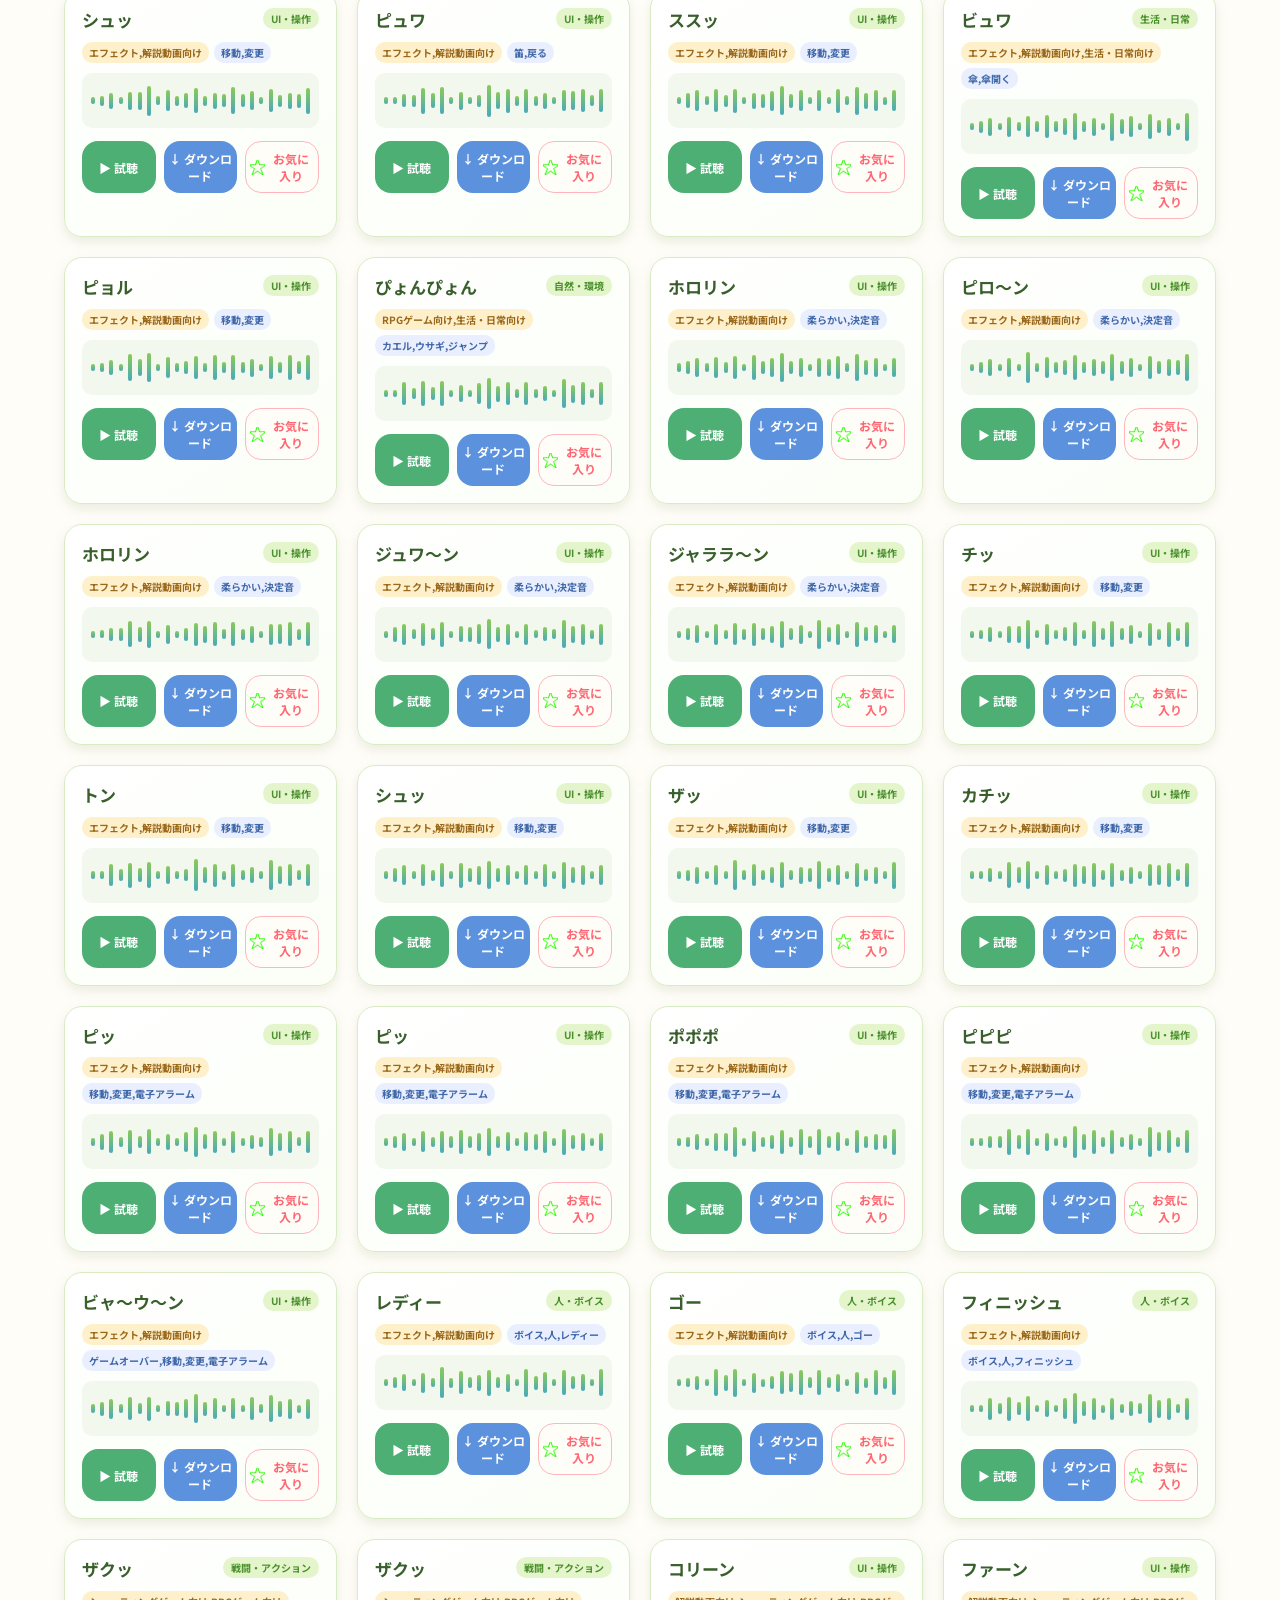
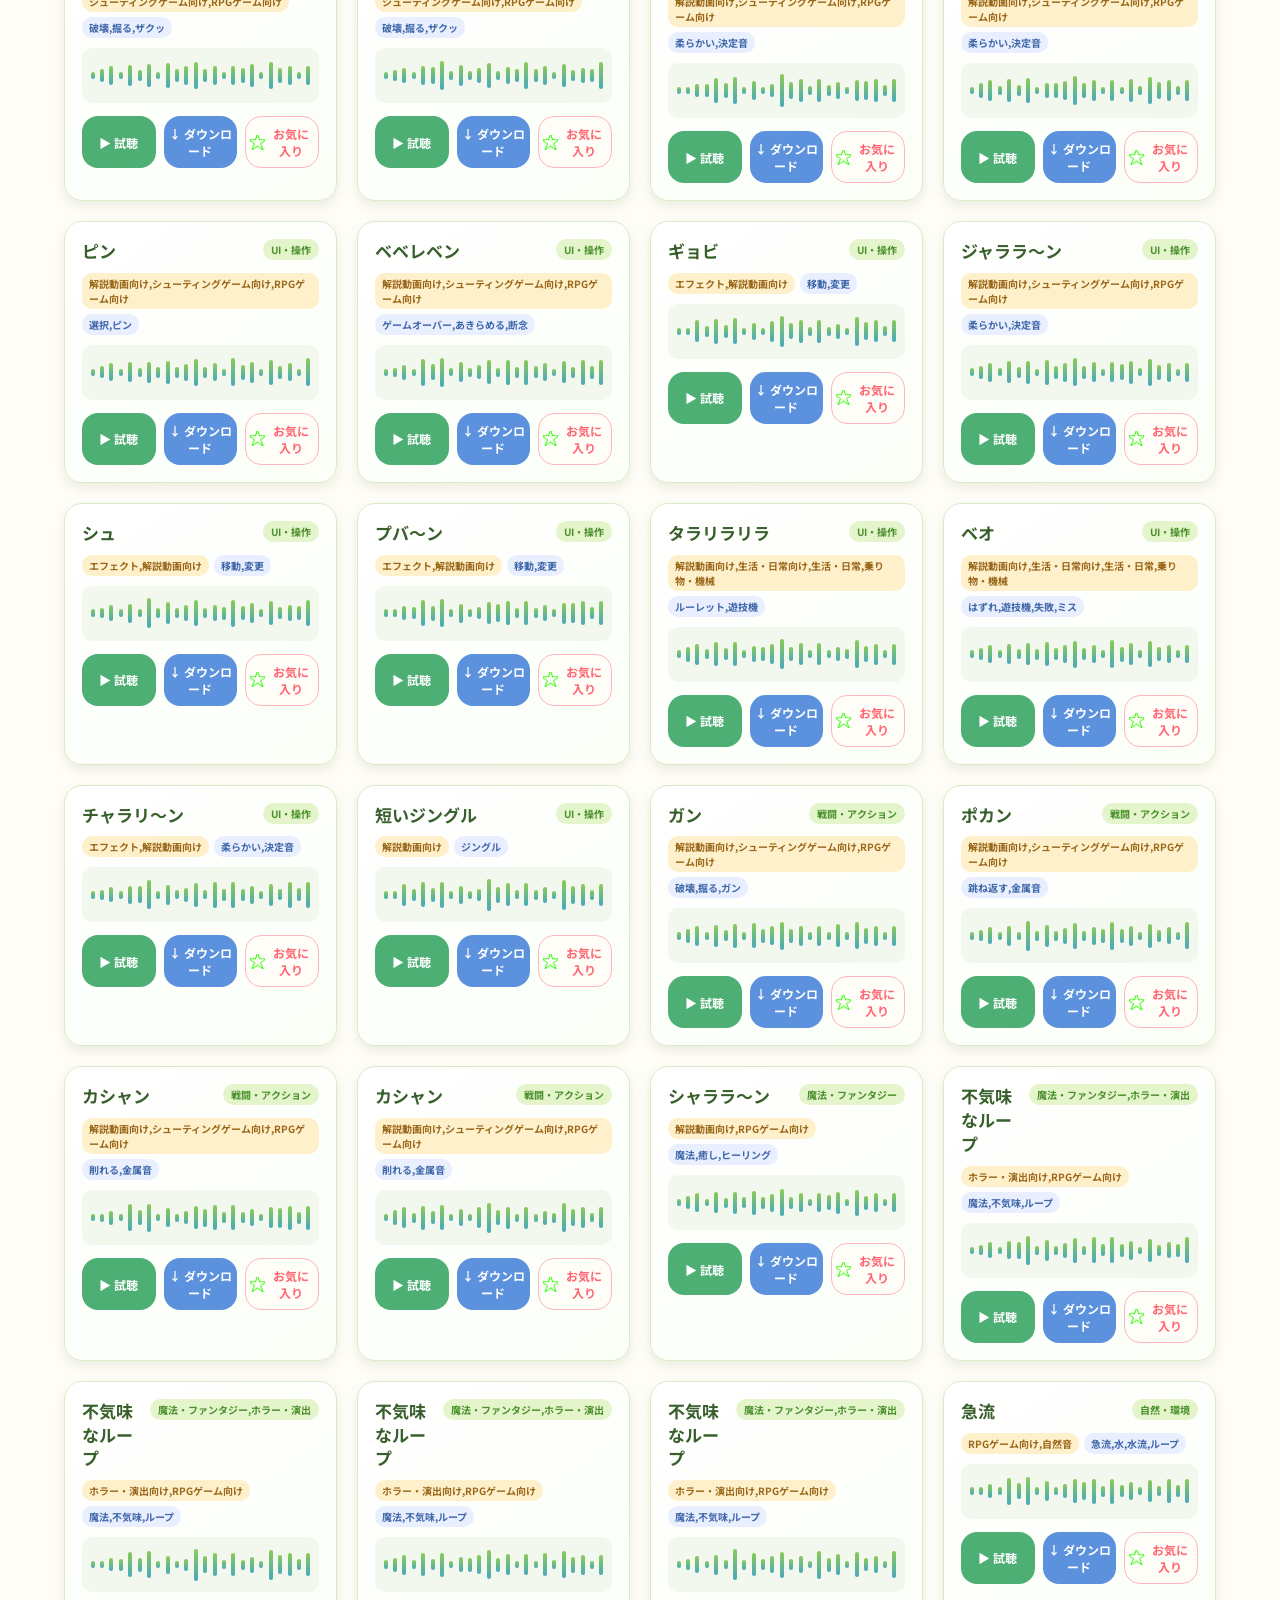
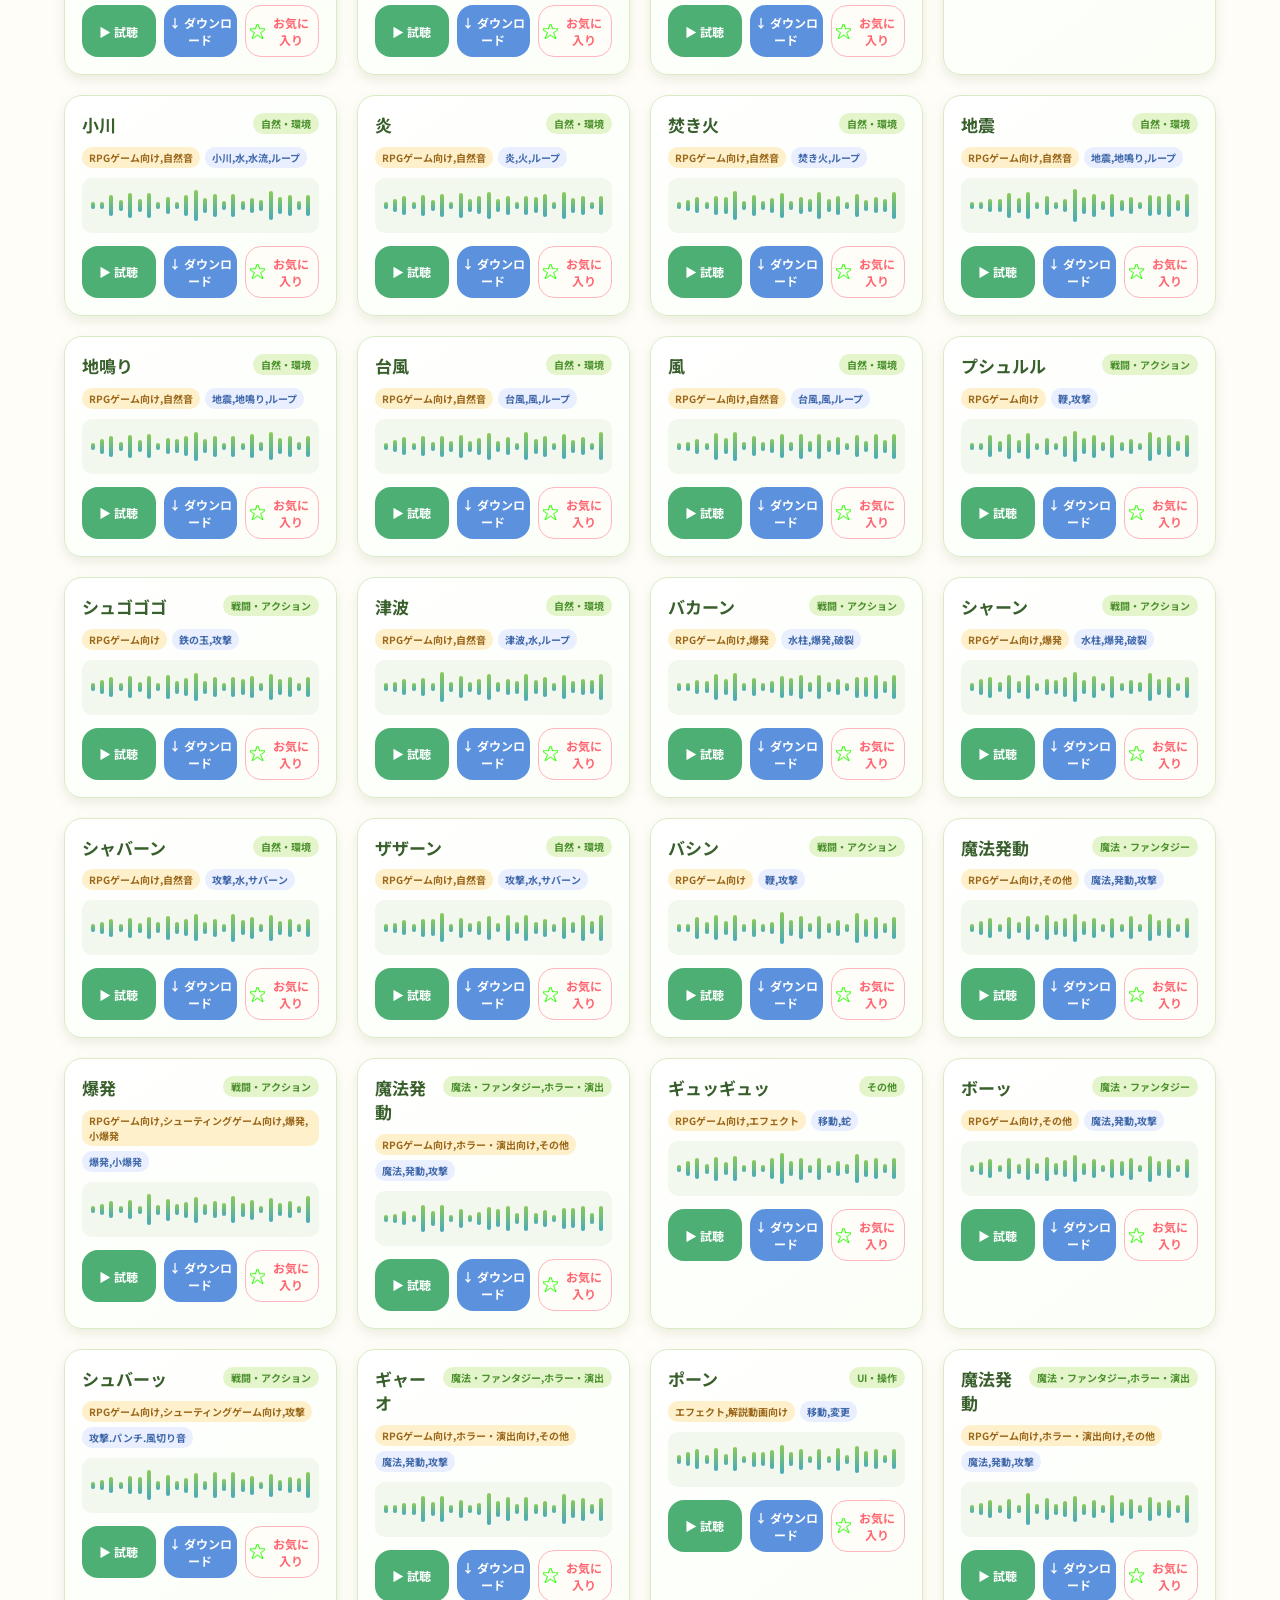
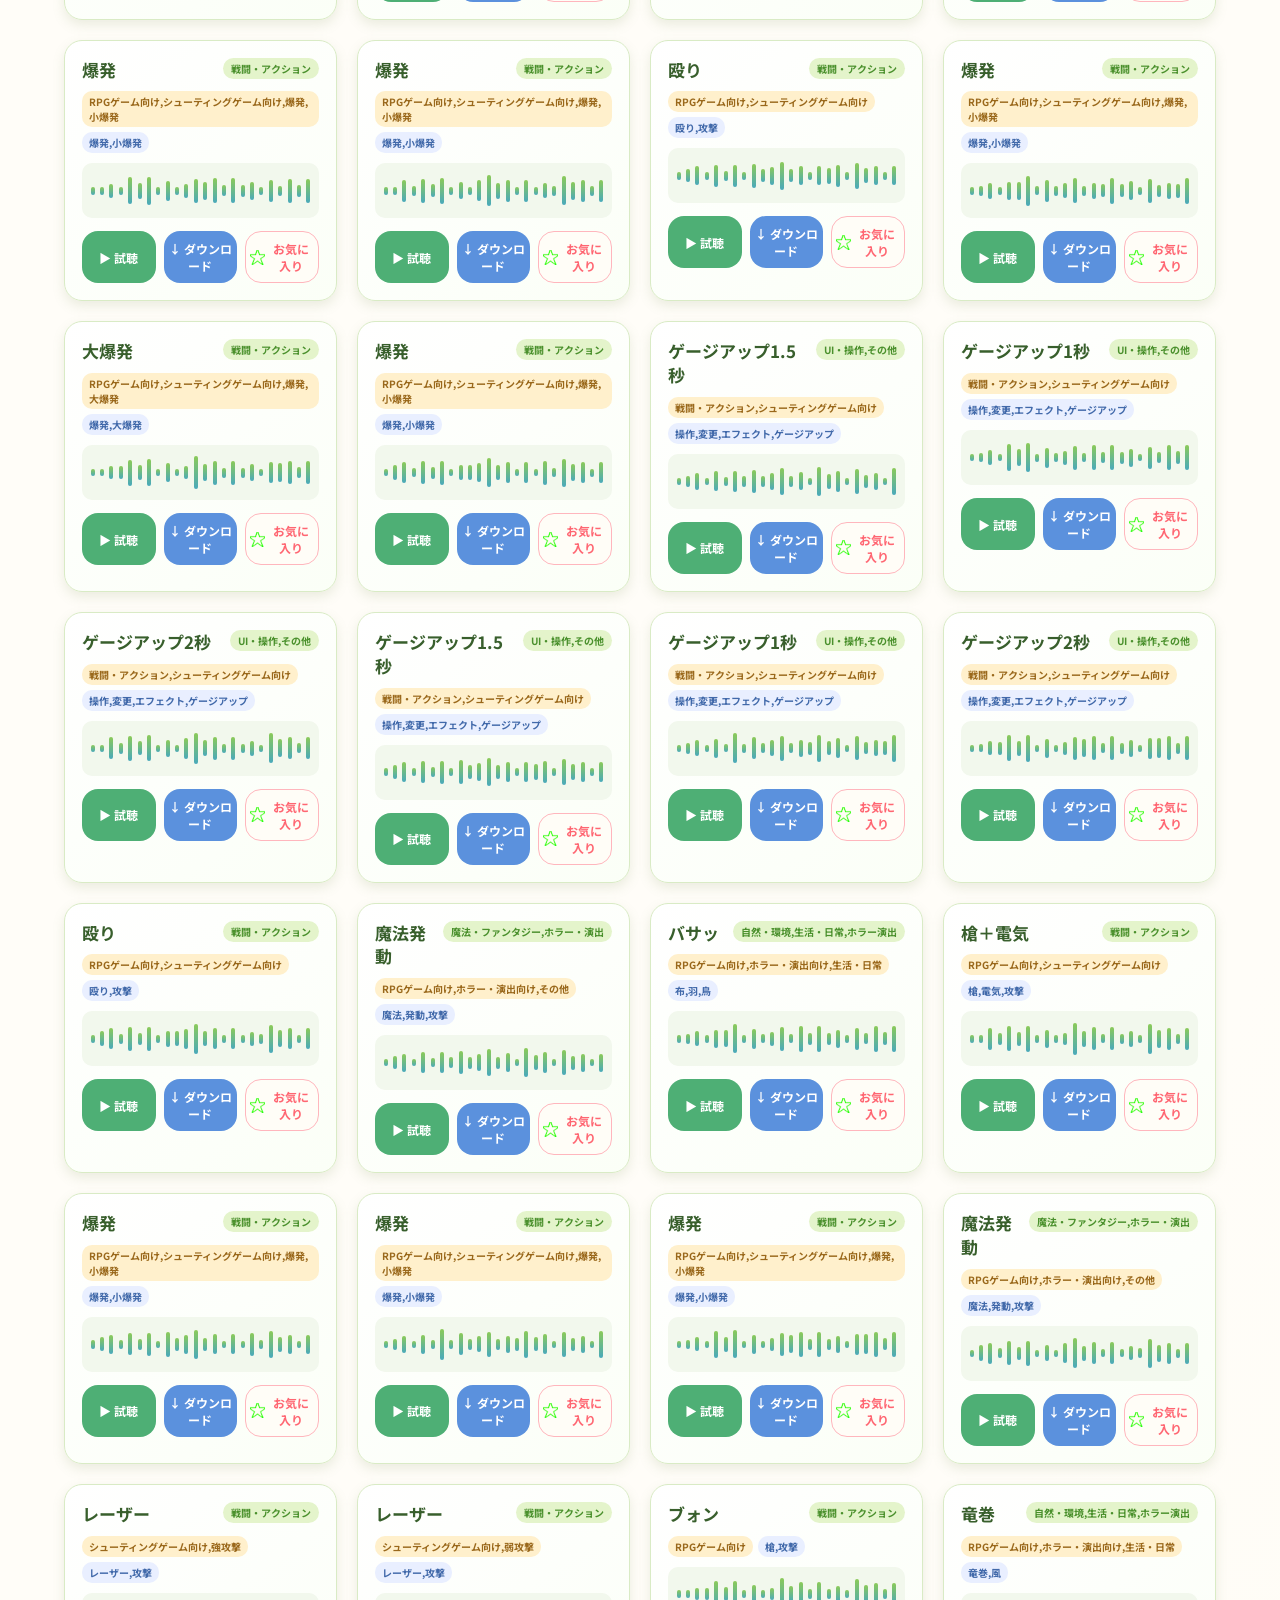
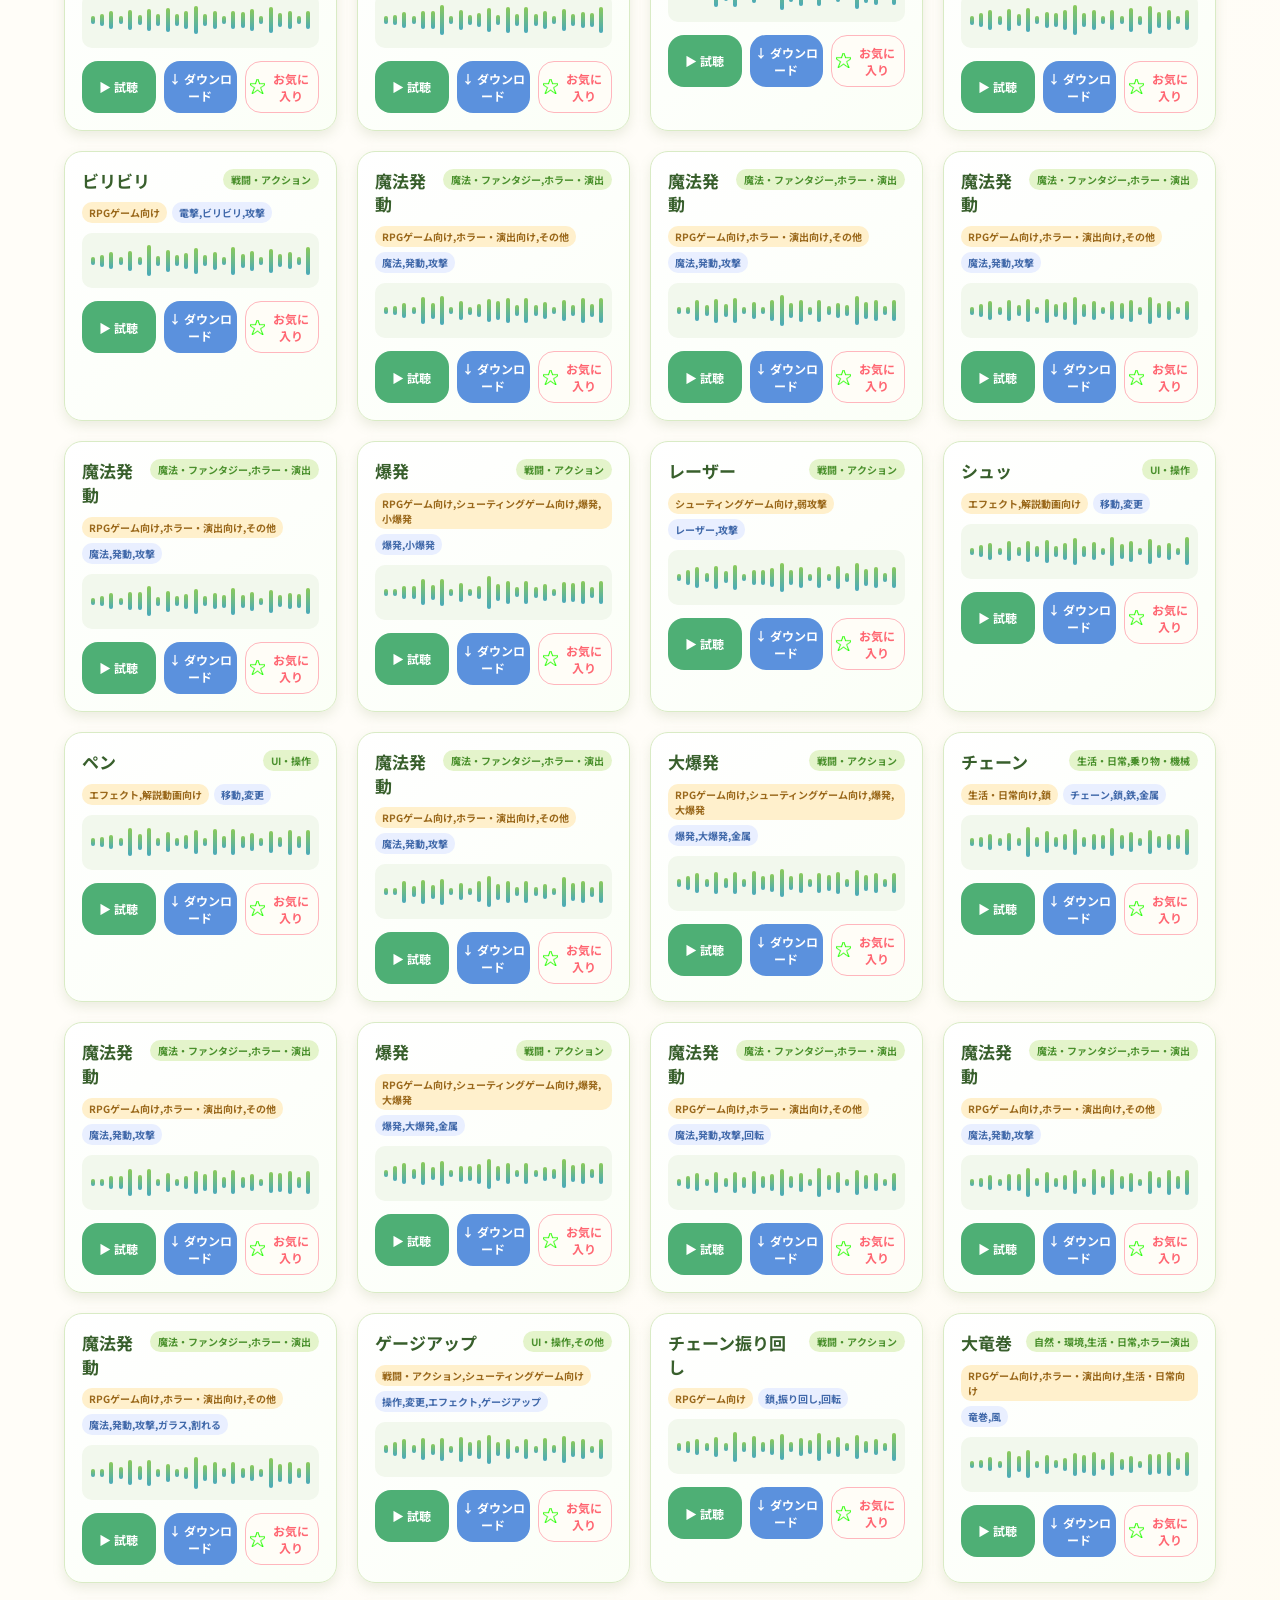
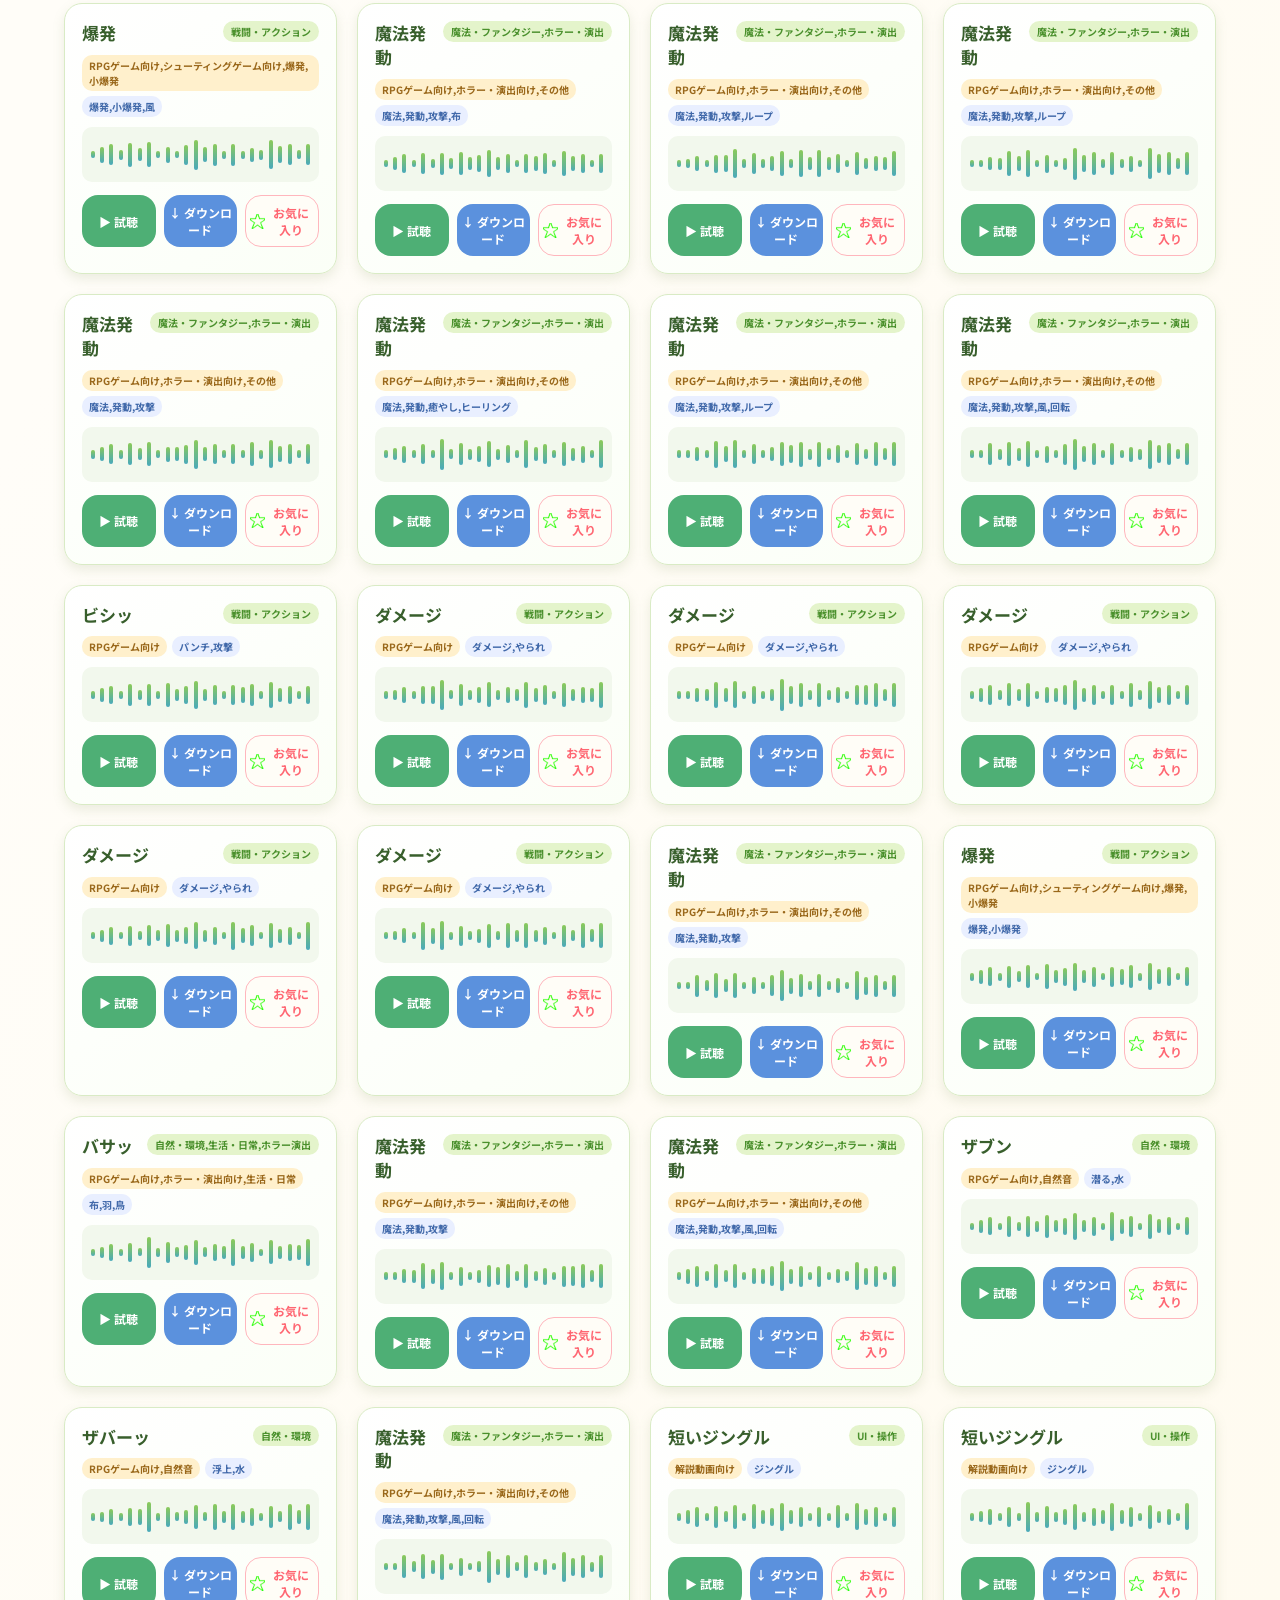
==== commit 09938181: "Update index.html" ====
--- a/index.html
+++ b/index.html
@@ -12,13 +12,13 @@
     .utility-nav .contact-request-link img { width: 25px; height: 25px; }
     .search-with-favorites { display: flex; align-items: stretch; gap: 10px; }
     .search-with-favorites .search { flex: 1; min-width: 0; }
-    .favorite-list-button { display: inline-flex; align-items: center; justify-content: center; gap: 5px; flex: 0 0 auto; border: 0; border-radius: 22px; padding: 0 14px; background: #ffb84d; color: #fff; font: 800 14px "Noto Sans JP", sans-serif; cursor: pointer; box-shadow: inset 0 1px rgba(255,255,255,.75), 0 3px 0 #d88820; transition: transform .2s ease, filter .2s ease; }
+    .favorite-list-button { display: inline-flex; align-items: center; justify-content: center; gap: 5px; flex: 0 0 auto; border: 1px solid #ffb6bd; border-radius: 22px; padding: 0 14px; background: #fffdf7; color: #ff6672; font: 800 14px "Noto Sans JP", sans-serif; cursor: pointer; box-shadow: inset 0 1px rgba(255,255,255,.75), 0 3px 0 #f3a1a9; transition: transform .2s ease, filter .2s ease; }
     .favorite-list-button:hover, .favorite-list-button:focus-visible { transform: translateY(-2px); filter: brightness(1.06); }
     .favorite-list-button img { width: 22px; height: 22px; object-fit: contain; }
     .sound-actions { grid-template-columns: repeat(3, 1fr); }
-    .favorite-button { display: inline-flex; align-items: center; justify-content: center; gap: 3px; background: #f4a83a; }
+    .favorite-button { display: inline-flex; align-items: center; justify-content: center; gap: 3px; border: 1px solid #ffb6bd !important; background: #fffdf7; color: #ff6672 !important; }
     .favorite-button img { width: 15px; height: 15px; object-fit: contain; }
-    .favorite-button.is-favorite { background: #f38f2e; }
+    .favorite-button.is-favorite { background: #fffdf7; }
     @media (max-width: 760px) { .utility-nav .contact-request-link { border-width: 6px; padding: 2px 7px 2px 2px; } .utility-nav .contact-request-link img { width: 19px; height: 19px; } .search-with-favorites { gap: 7px; } .favorite-list-button { padding: 0 9px; font-size: 11px; } .favorite-list-button img { width: 18px; height: 18px; } }
   </style>
 </head>
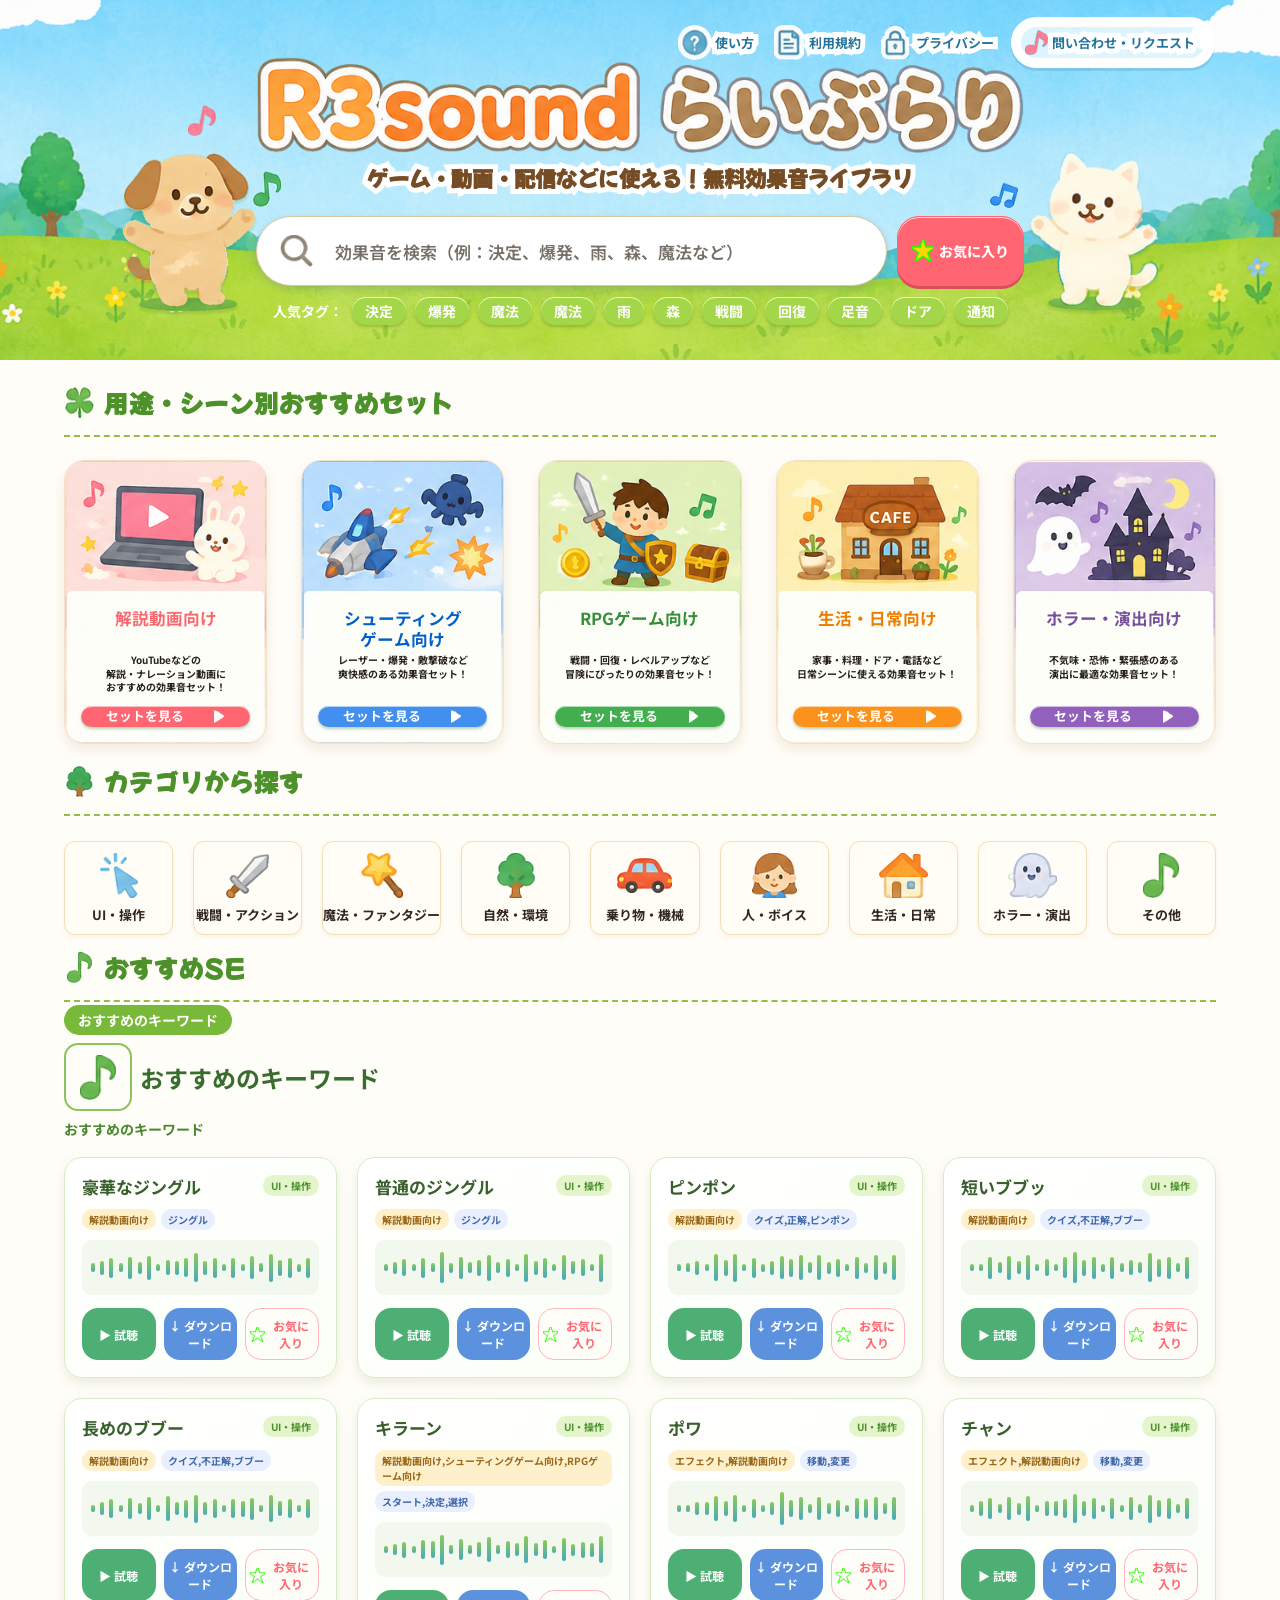
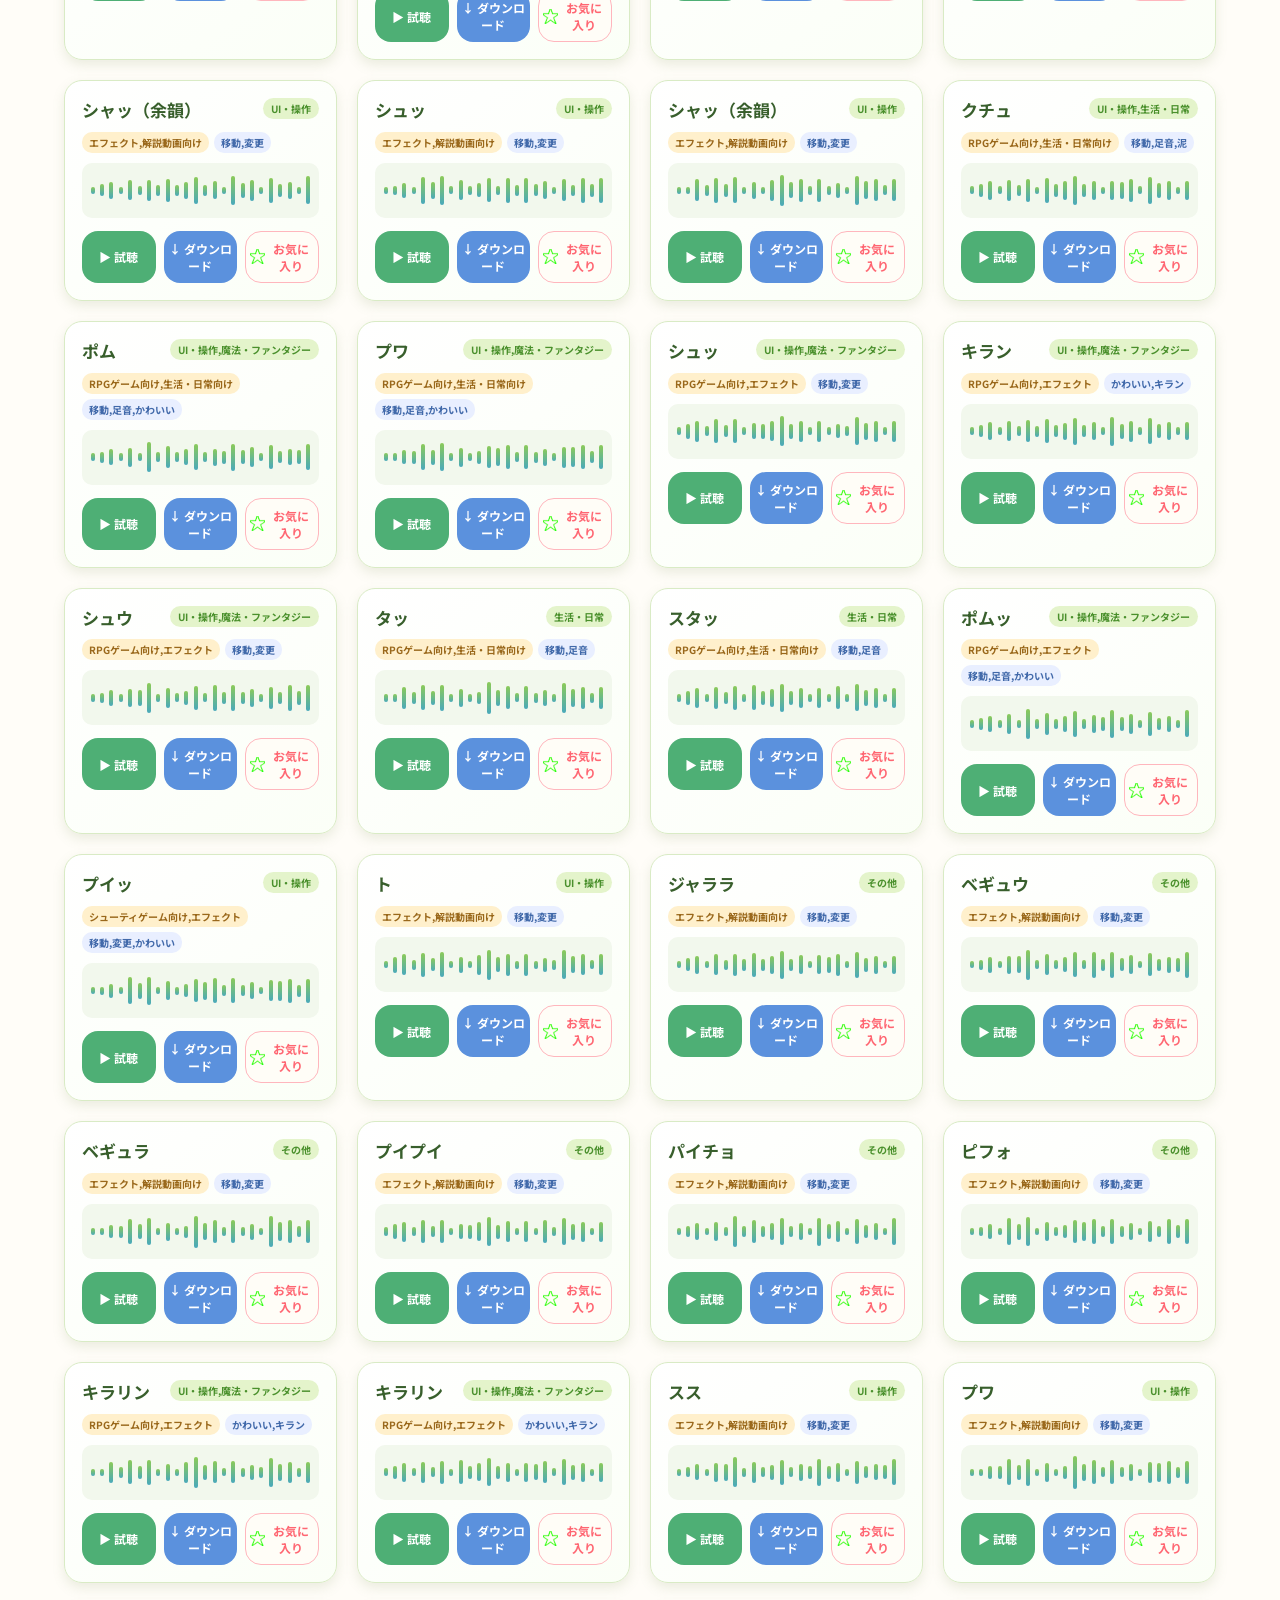
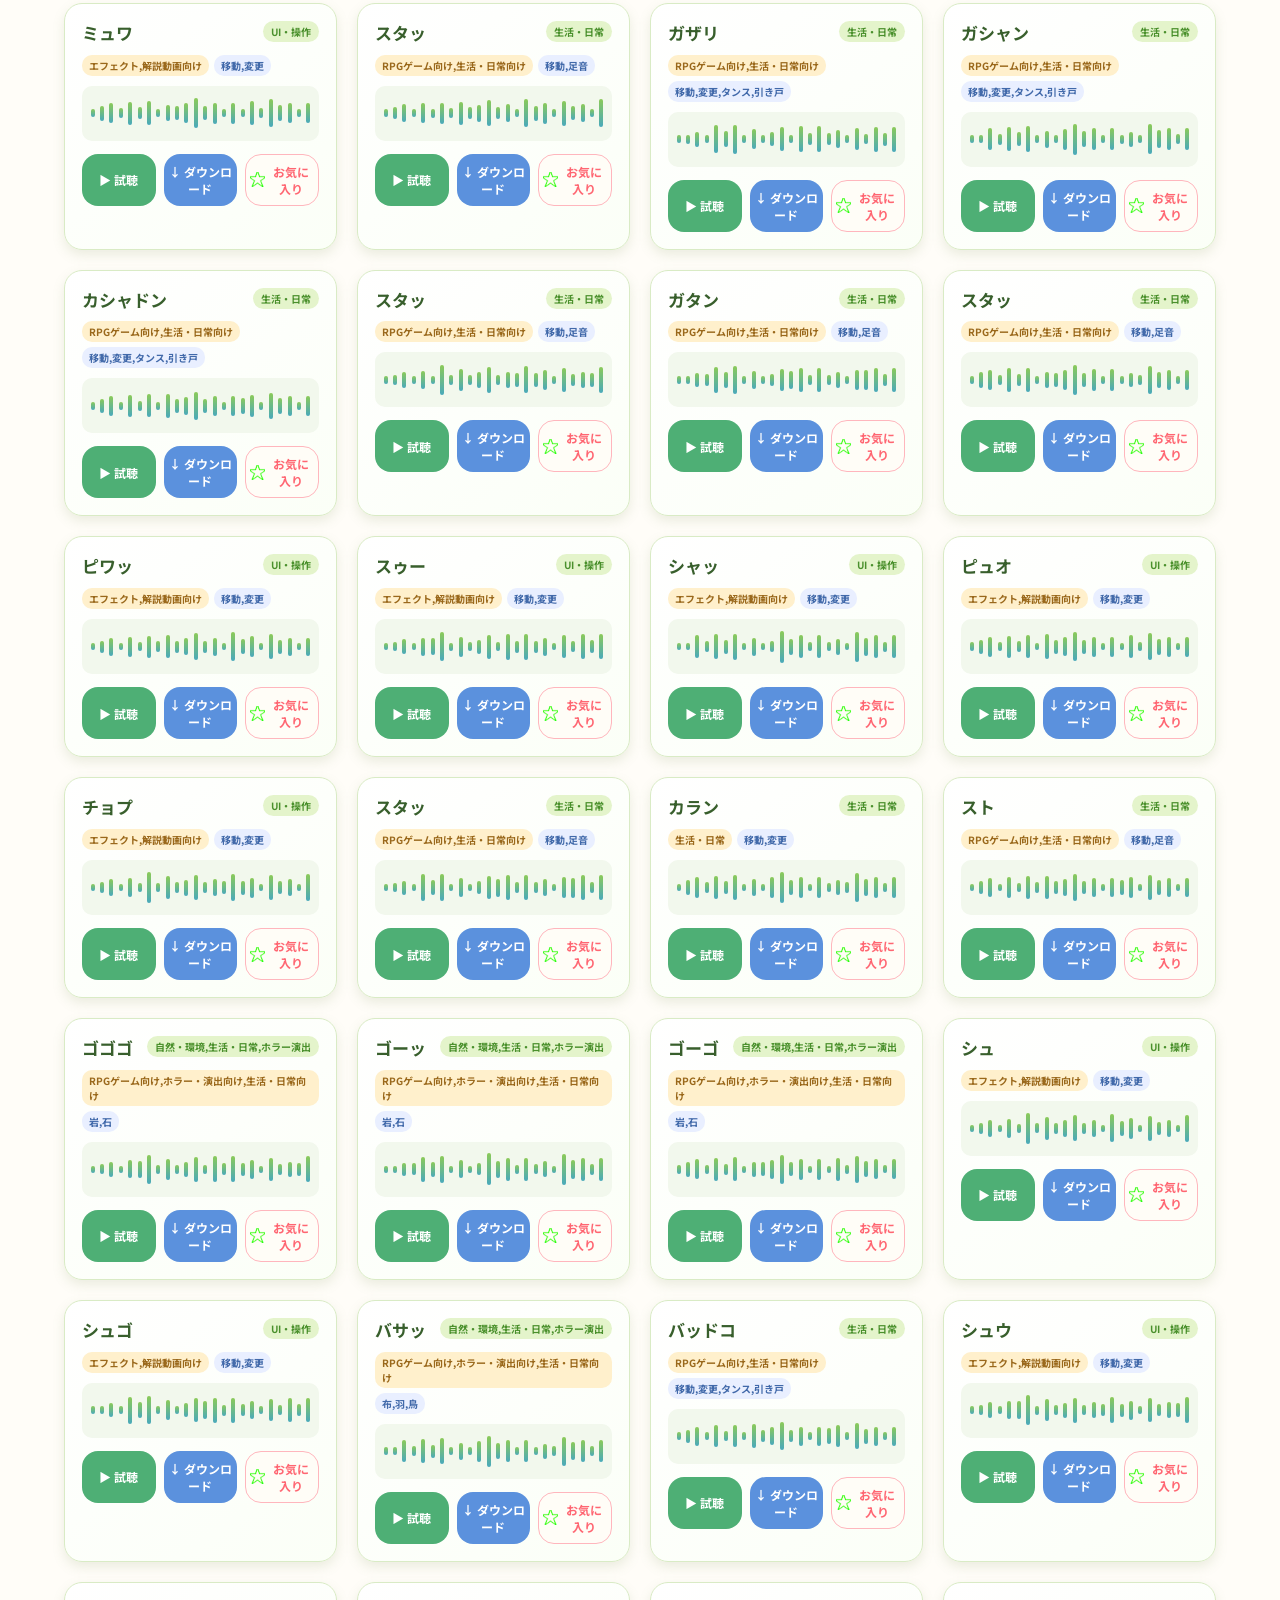
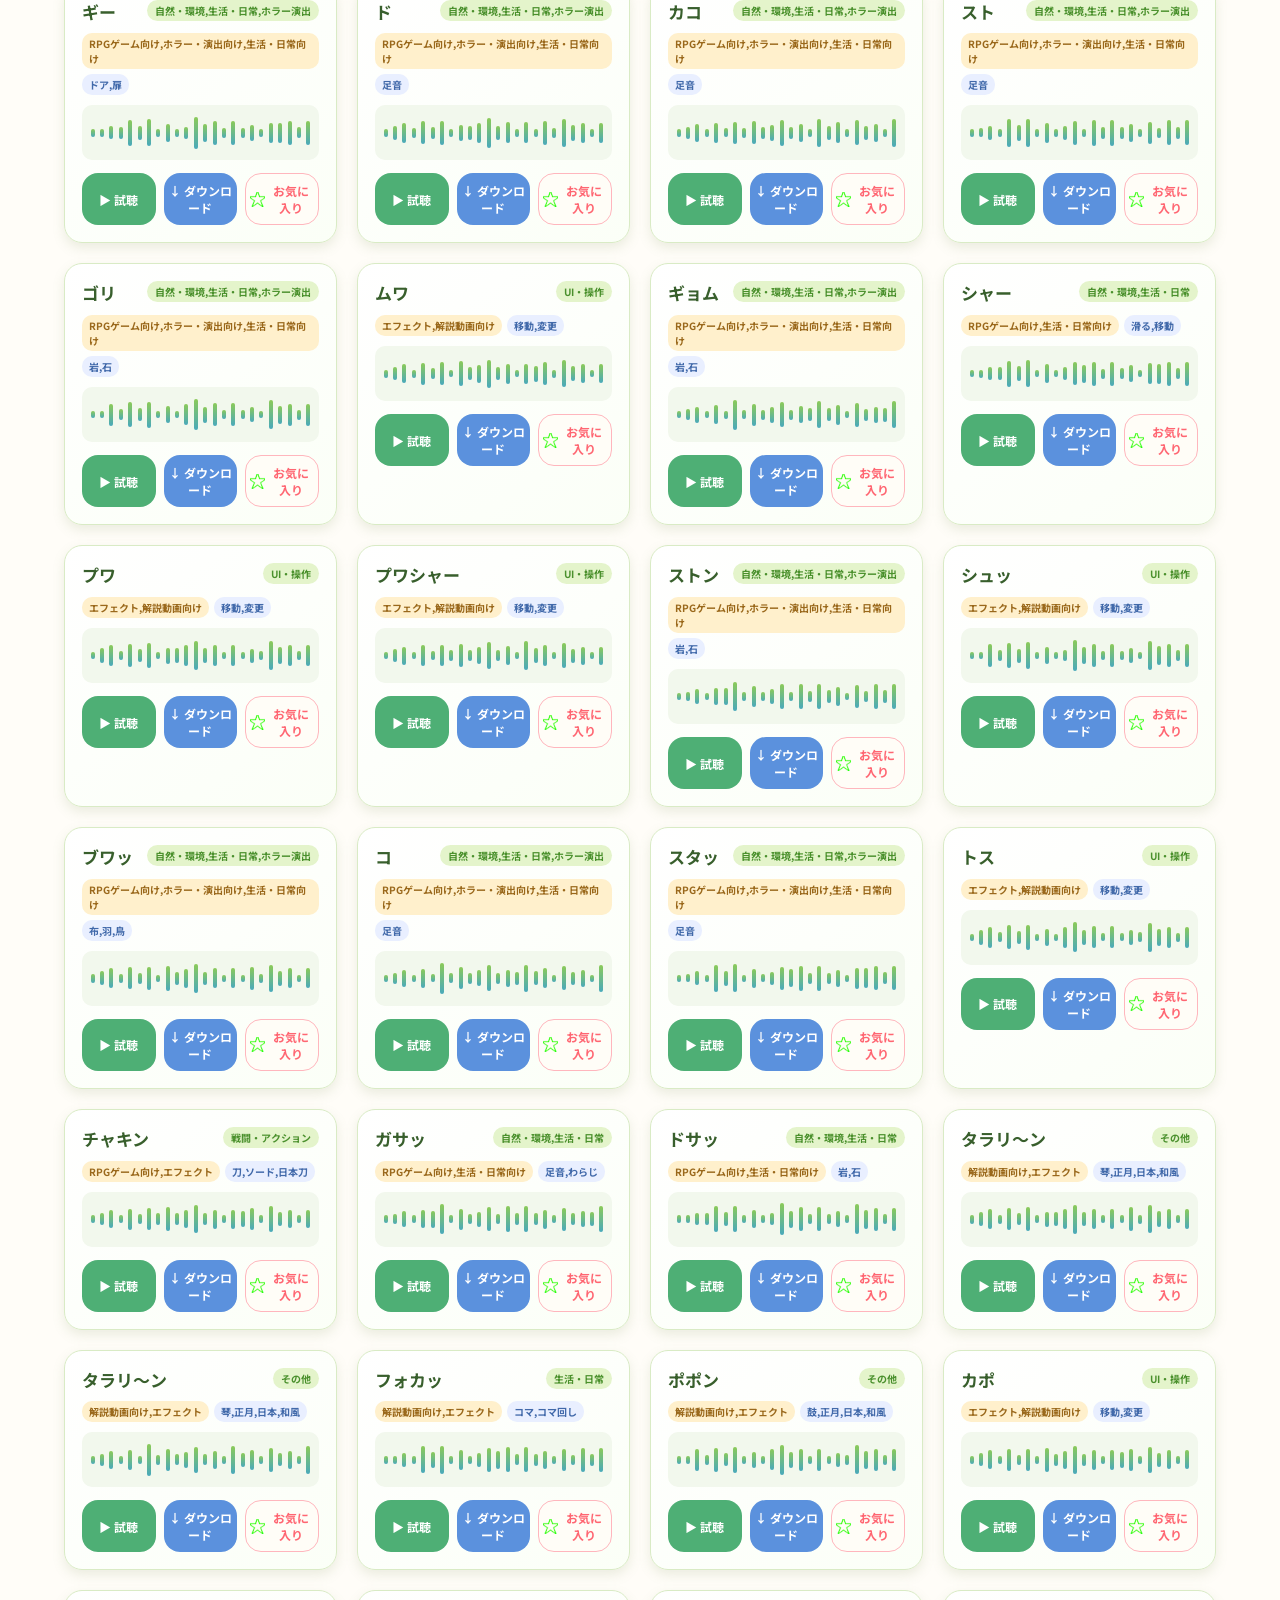
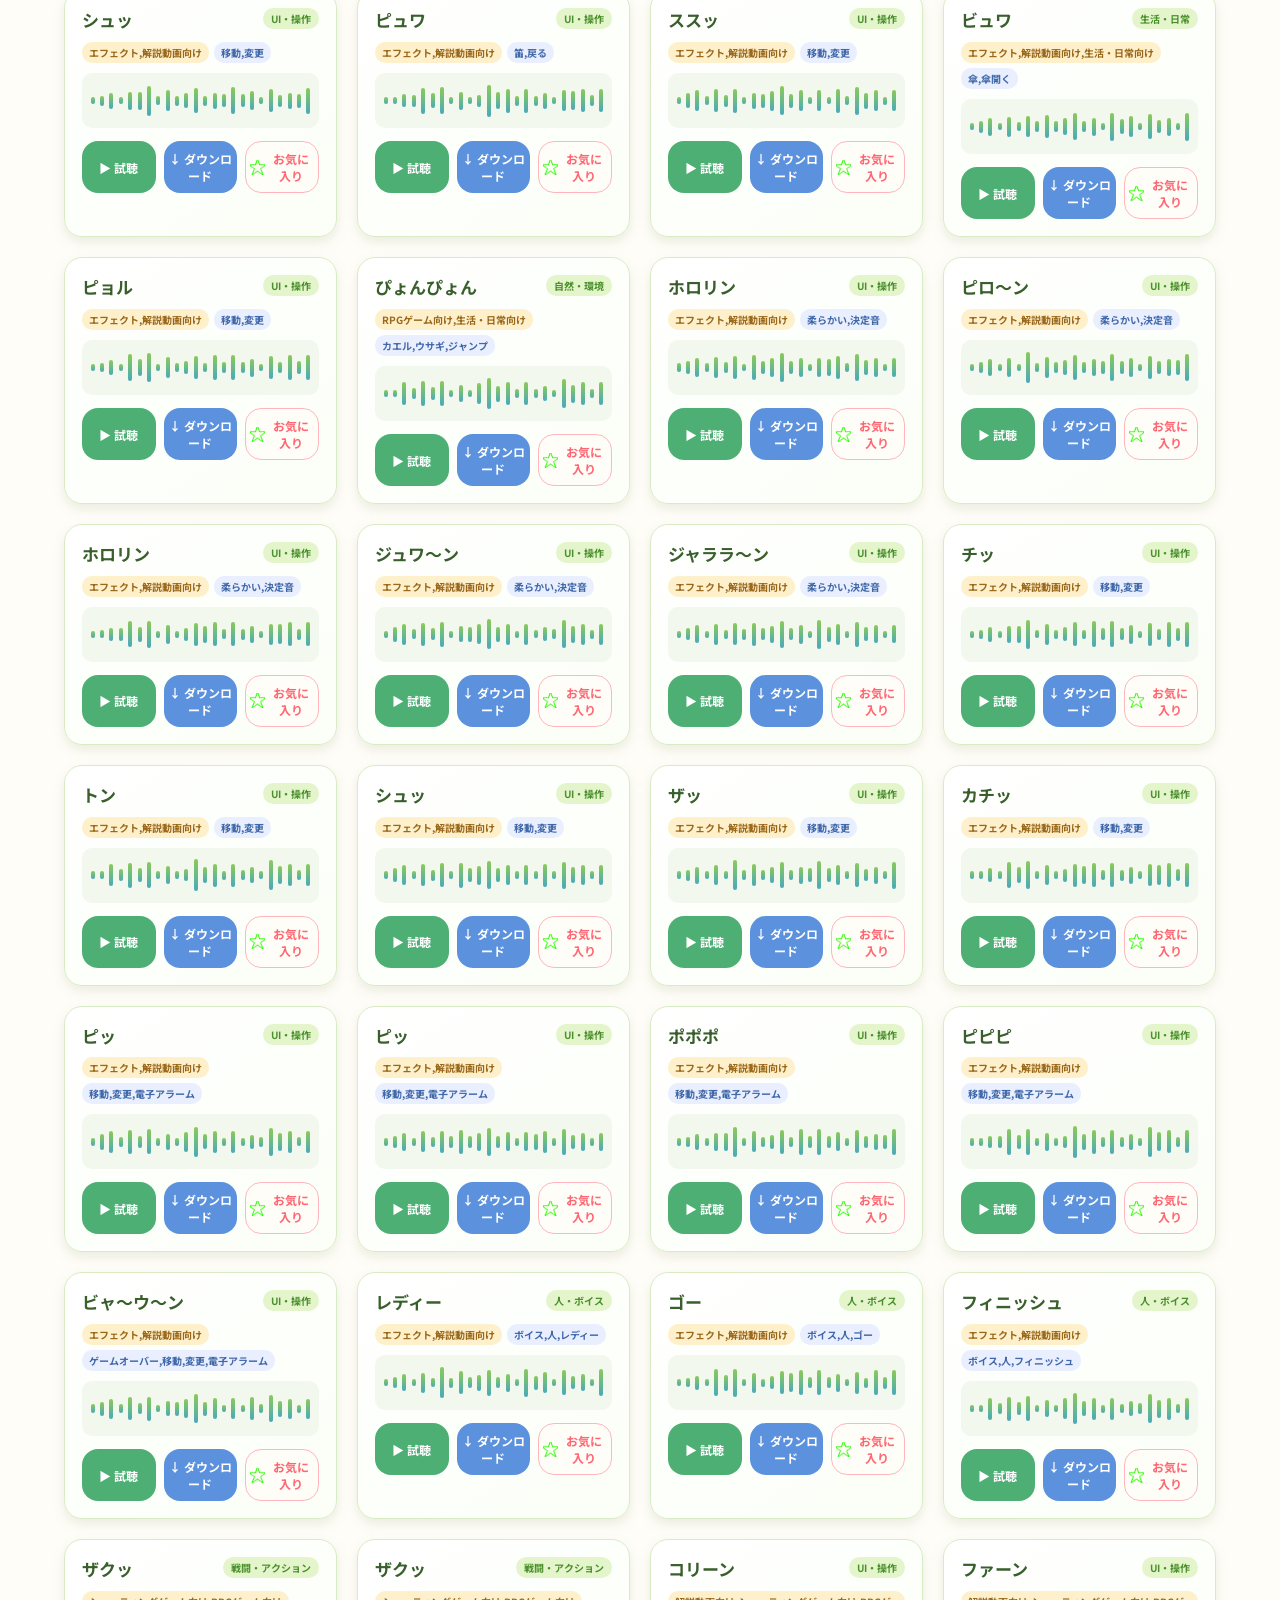
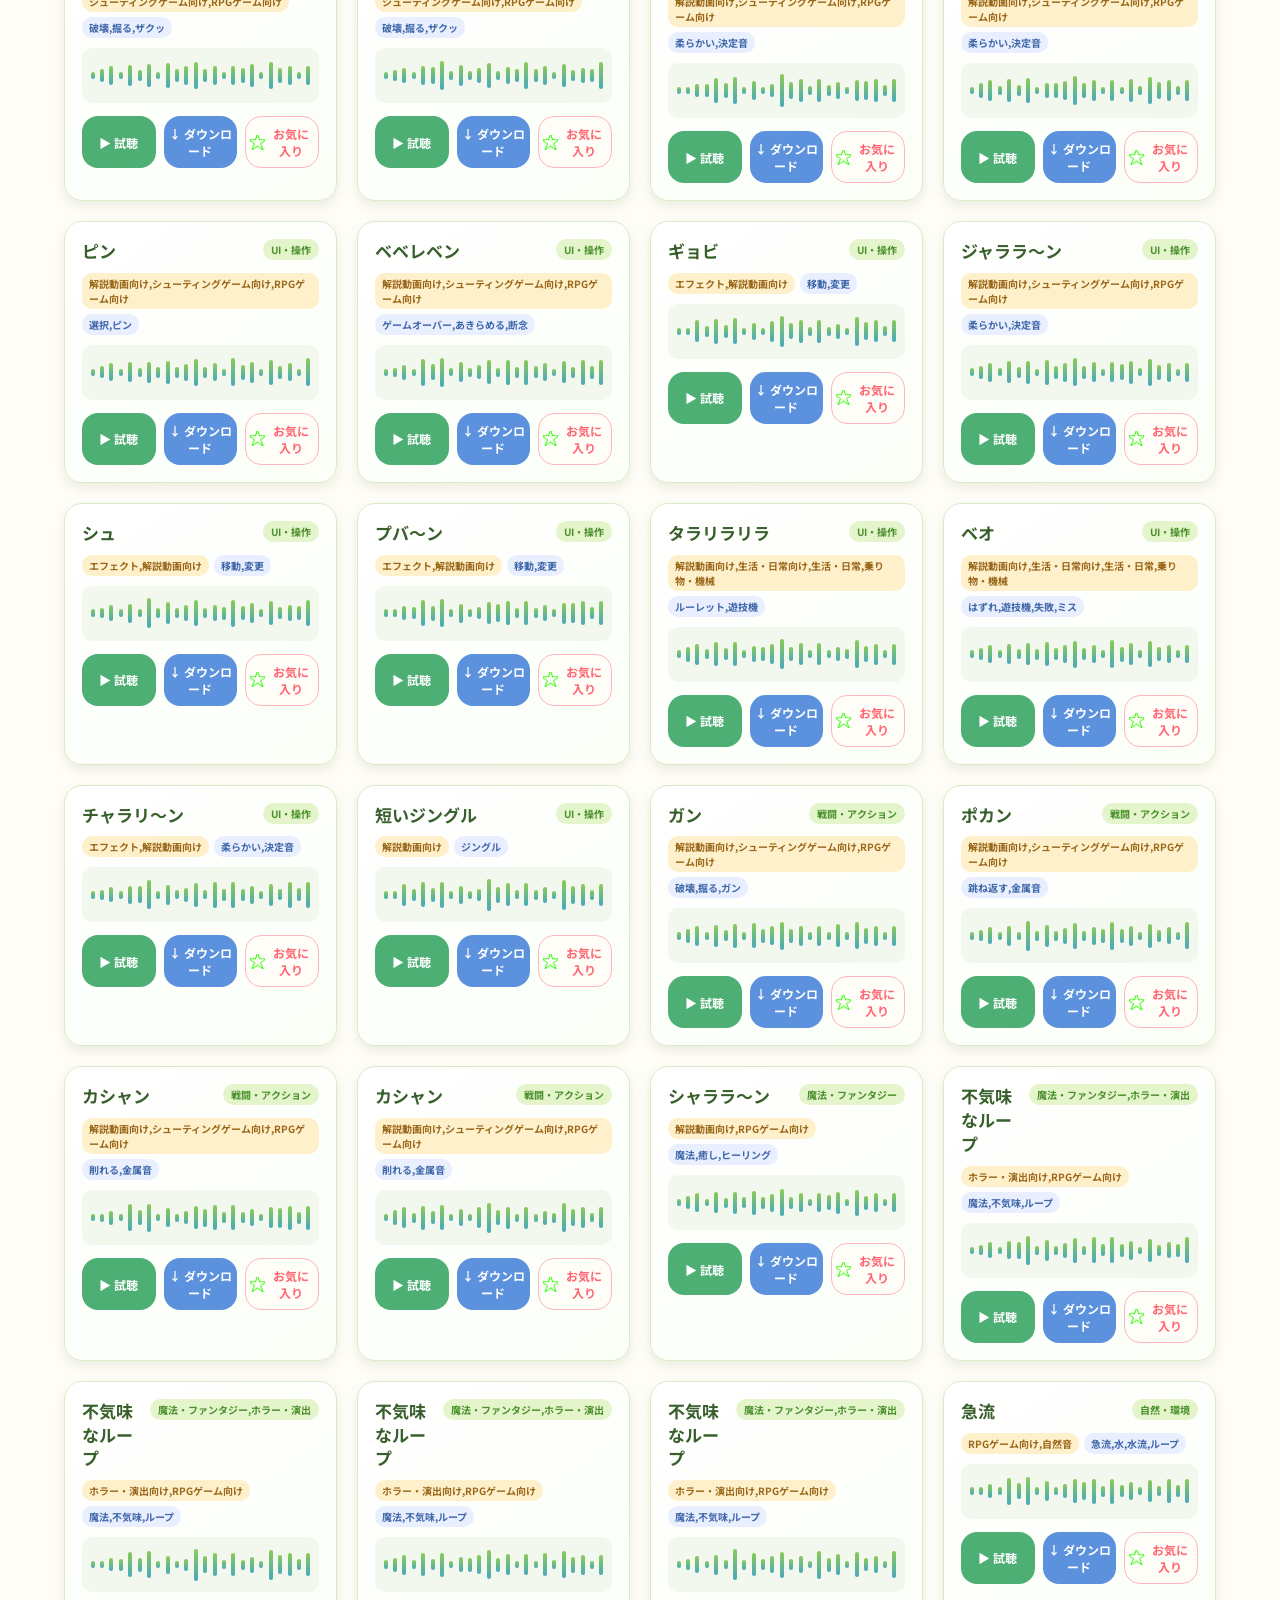
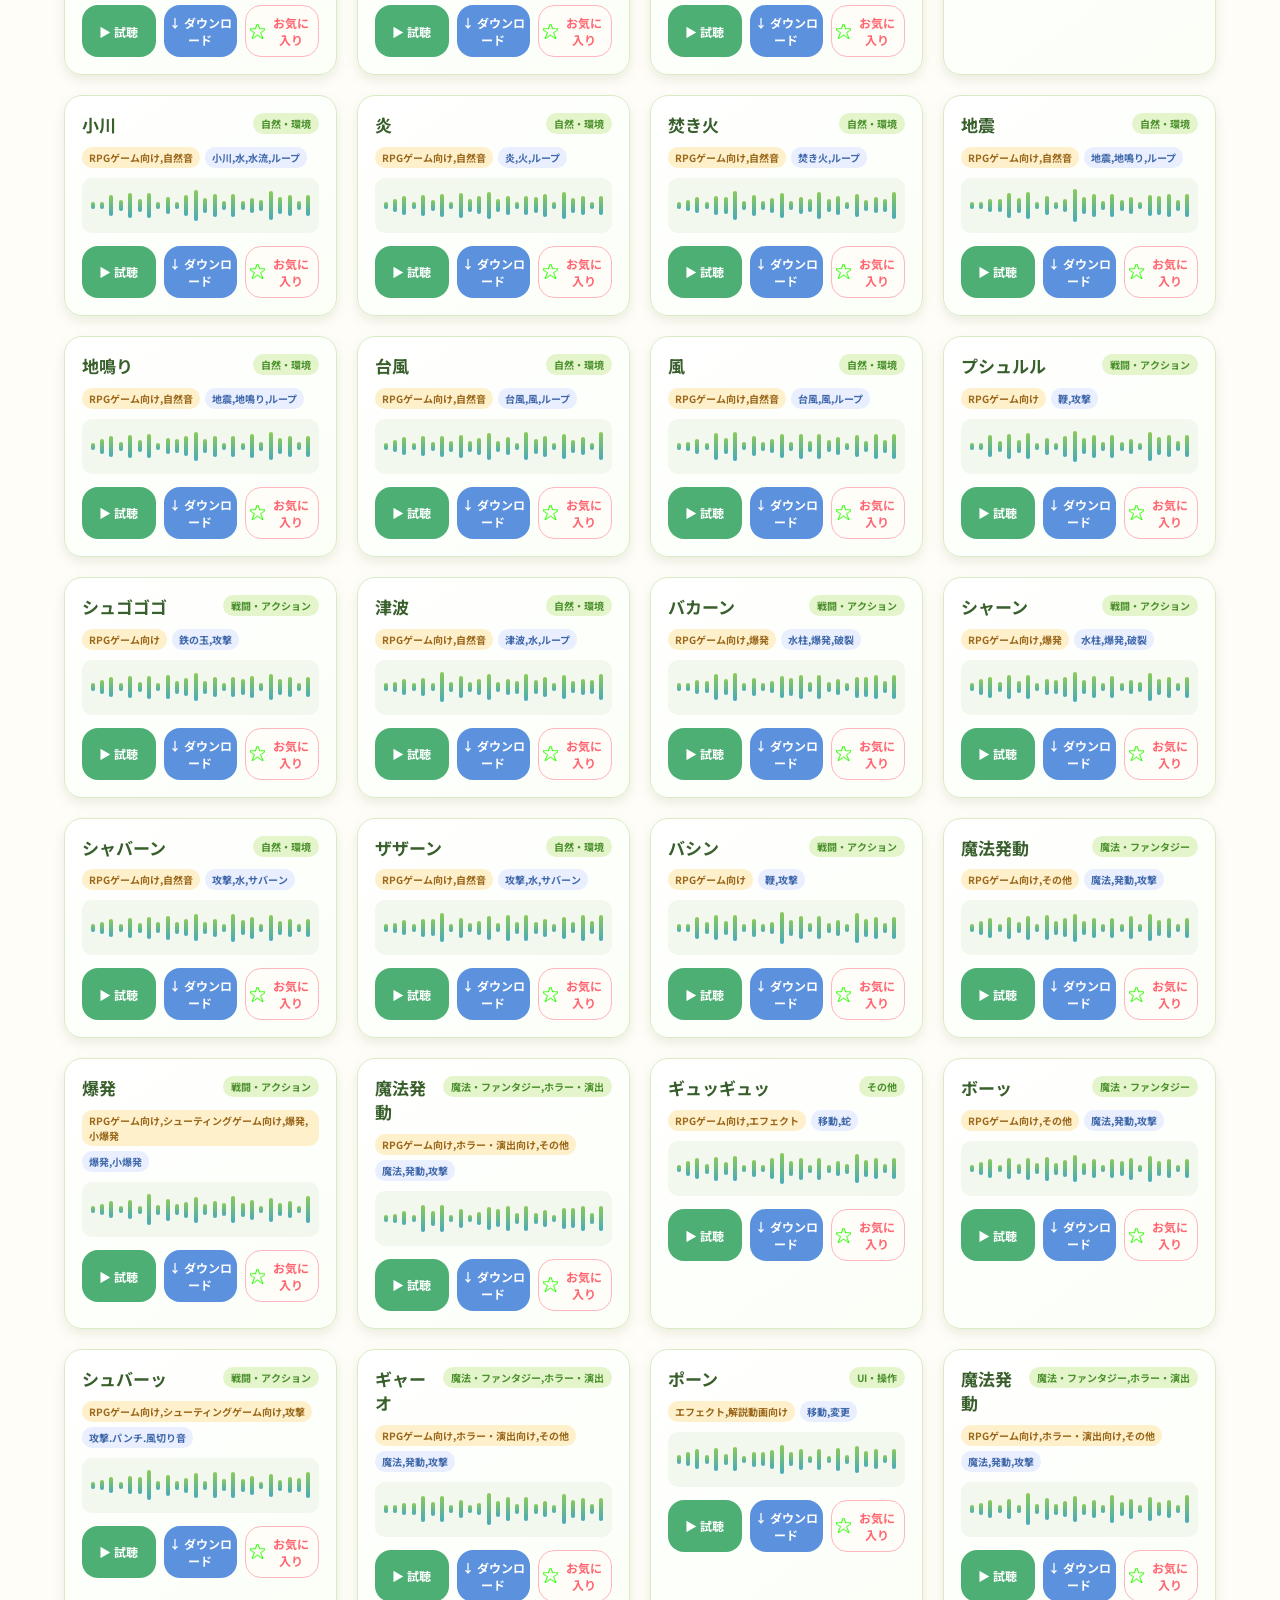
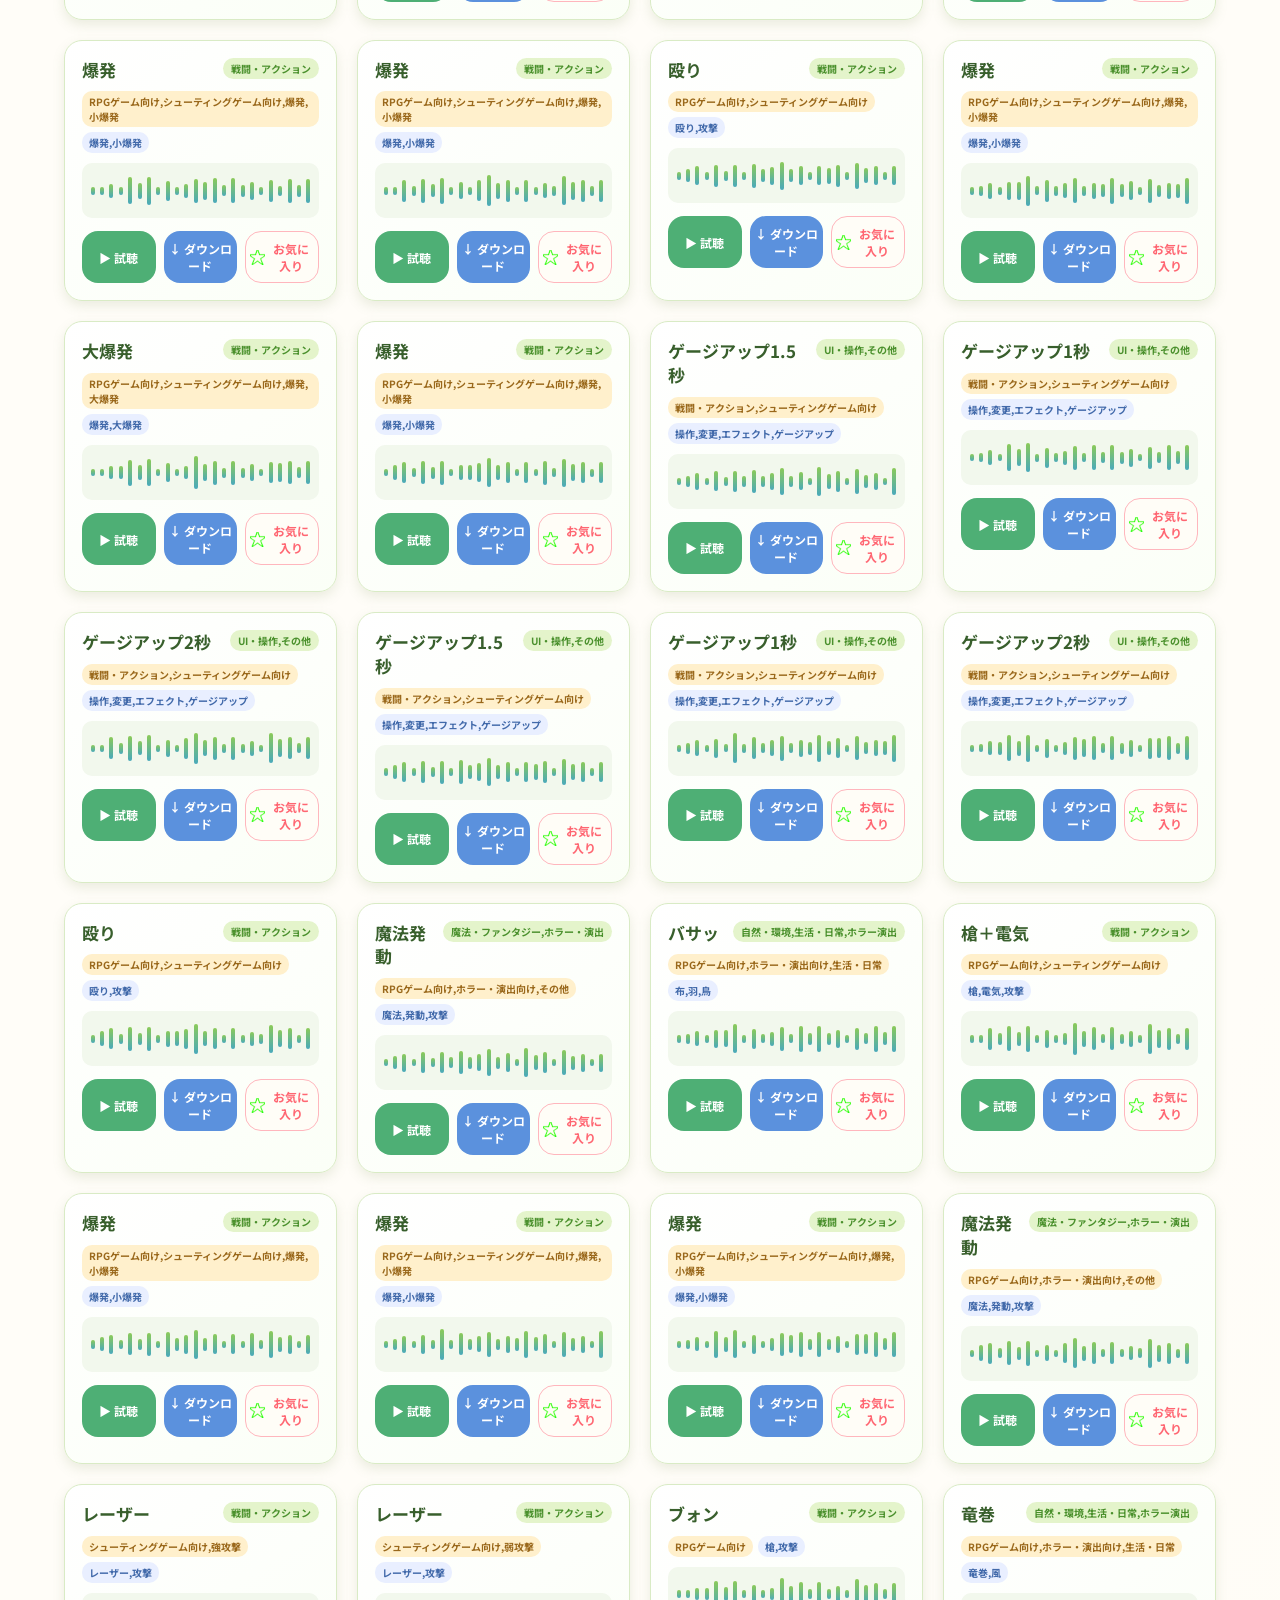
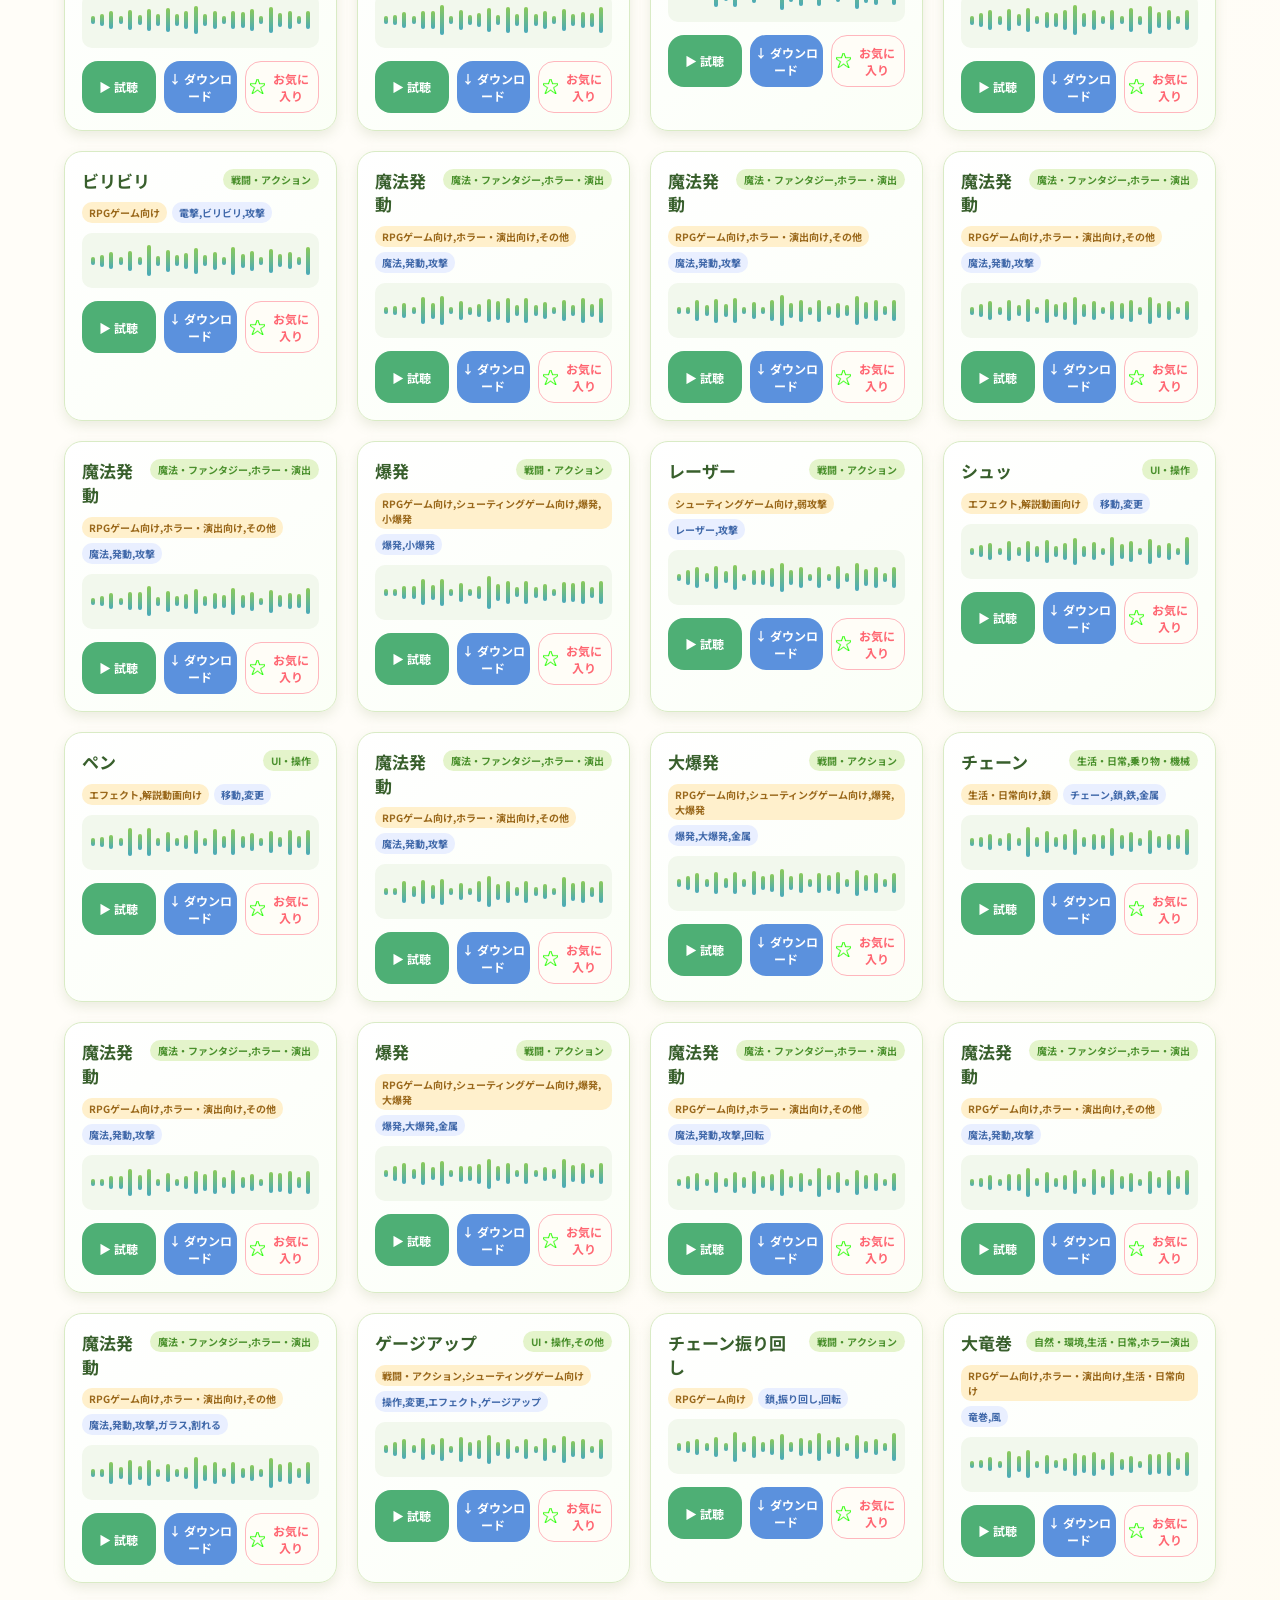
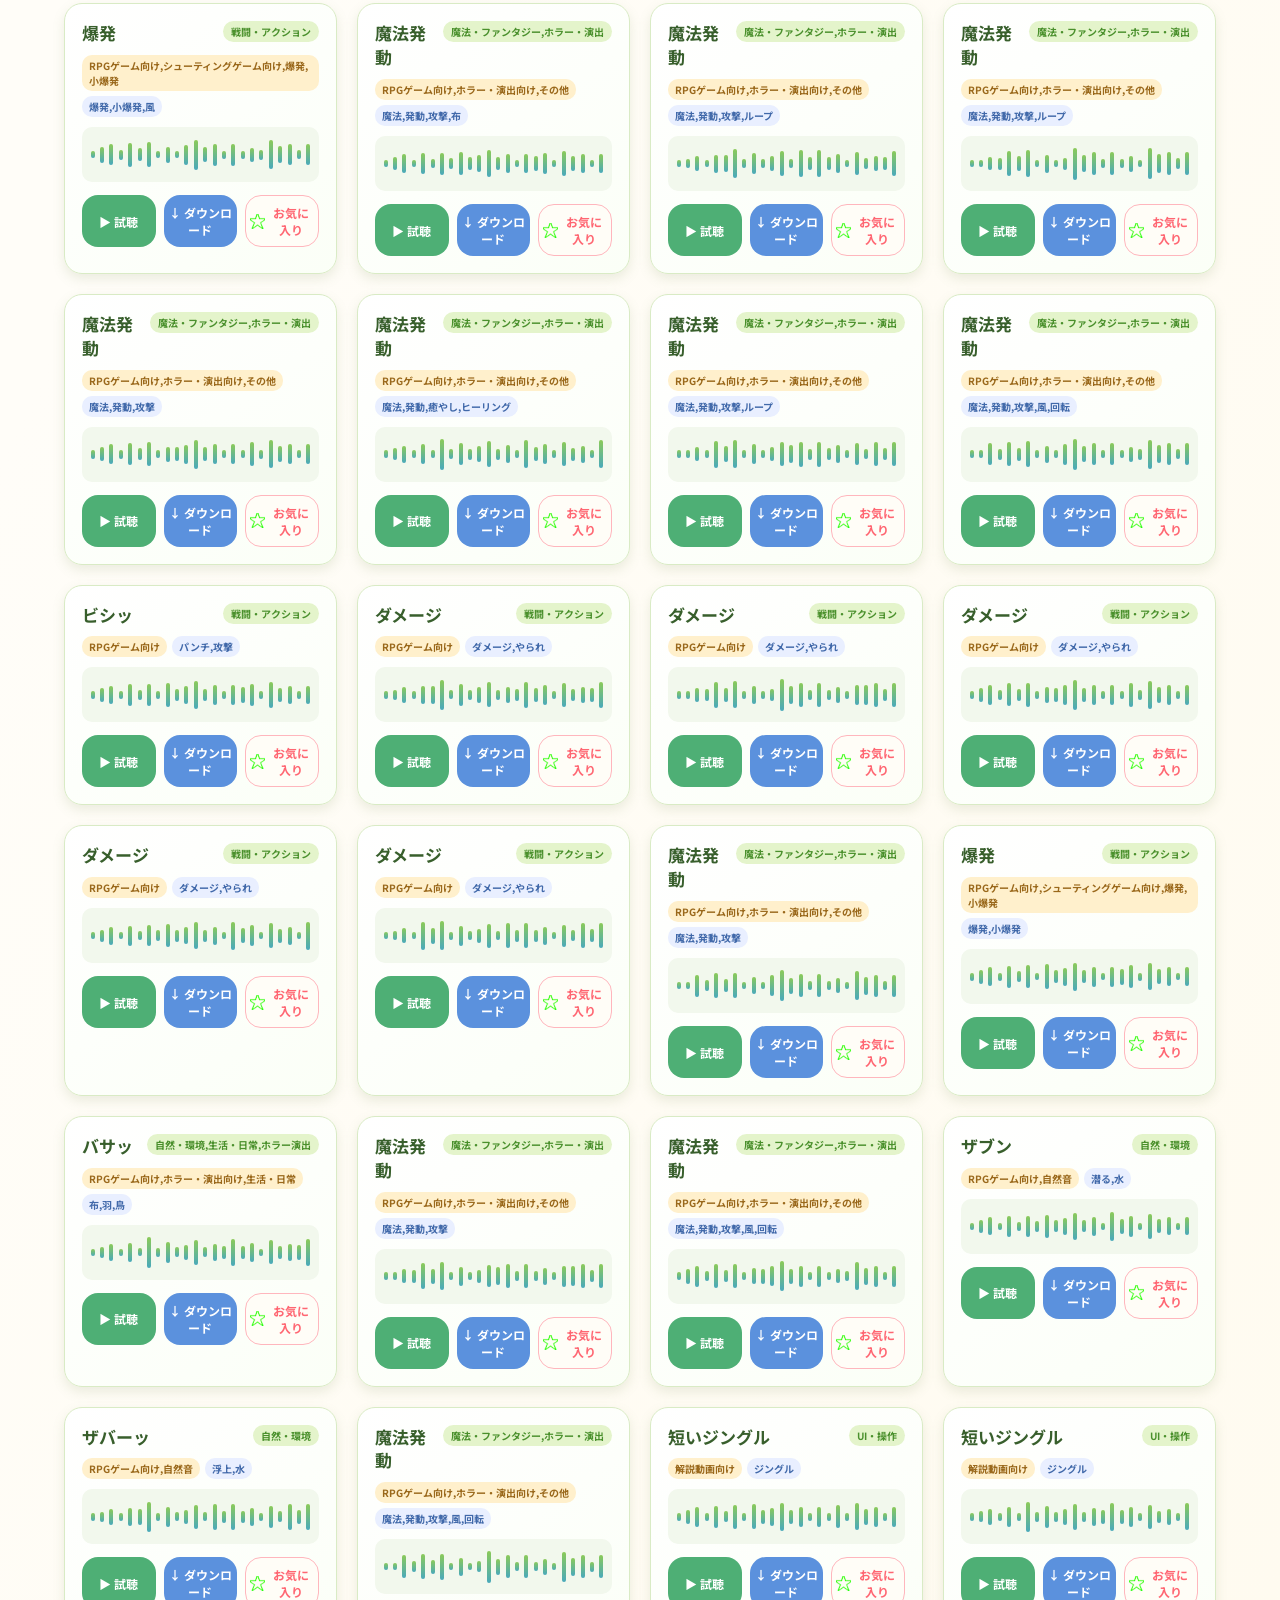
==== commit 99b42c56: "Update index.html" ====
--- a/index.html
+++ b/index.html
@@ -12,13 +12,13 @@
     .utility-nav .contact-request-link img { width: 25px; height: 25px; }
     .search-with-favorites { display: flex; align-items: stretch; gap: 10px; }
     .search-with-favorites .search { flex: 1; min-width: 0; }
-    .favorite-list-button { display: inline-flex; align-items: center; justify-content: center; gap: 5px; flex: 0 0 auto; border: 1px solid #ffb6bd; border-radius: 22px; padding: 0 14px; background: #fffdf7; color: #ff6672; font: 800 14px "Noto Sans JP", sans-serif; cursor: pointer; box-shadow: inset 0 1px rgba(255,255,255,.75), 0 3px 0 #f3a1a9; transition: transform .2s ease, filter .2s ease; }
+    .favorite-list-button { display: inline-flex; align-items: center; justify-content: center; gap: 5px; flex: 0 0 auto; border: 1px solid #ff6672; border-radius: 22px; padding: 0 14px; background: #ff6672; color: #fff; font: 800 14px "Noto Sans JP", sans-serif; cursor: pointer; box-shadow: inset 0 1px rgba(255,255,255,.75), 0 3px 0 #d84f5b; transition: transform .2s ease, filter .2s ease; }
     .favorite-list-button:hover, .favorite-list-button:focus-visible { transform: translateY(-2px); filter: brightness(1.06); }
     .favorite-list-button img { width: 22px; height: 22px; object-fit: contain; }
     .sound-actions { grid-template-columns: repeat(3, 1fr); }
     .favorite-button { display: inline-flex; align-items: center; justify-content: center; gap: 3px; border: 1px solid #ffb6bd !important; background: #fffdf7; color: #ff6672 !important; }
     .favorite-button img { width: 15px; height: 15px; object-fit: contain; }
-    .favorite-button.is-favorite { background: #fffdf7; }
+    .favorite-button.is-favorite { background: #ff6672; color: #fff !important; border-color: #ff6672 !important; }
     @media (max-width: 760px) { .utility-nav .contact-request-link { border-width: 6px; padding: 2px 7px 2px 2px; } .utility-nav .contact-request-link img { width: 19px; height: 19px; } .search-with-favorites { gap: 7px; } .favorite-list-button { padding: 0 9px; font-size: 11px; } .favorite-list-button img { width: 18px; height: 18px; } }
   </style>
 </head>
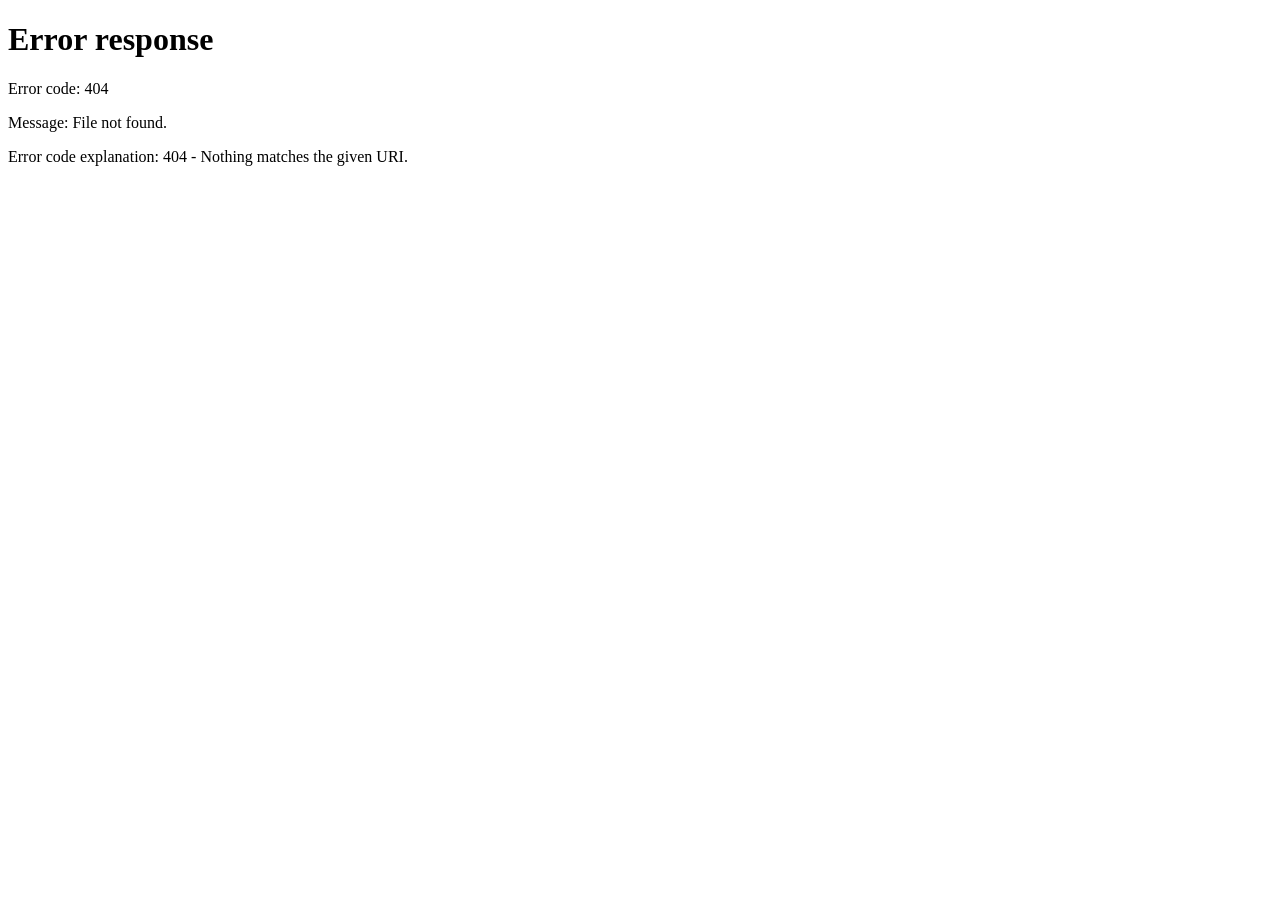
==== commit 3a26df27: "Update index.html" ====
--- a/index.html
+++ b/index.html
@@ -3,89 +3,11 @@
 <head>
   <meta charset="utf-8">
   <meta name="viewport" content="width=device-width, initial-scale=1">
-  <meta name="description" content="ゲーム・動画・配信などに使える、無料効果音ライブラリ">
+  <meta http-equiv="refresh" content="0; url=R3sound_top_page/index.html">
   <title>R3sound らいぶらり</title>
-  <link rel="stylesheet" href="style.css">
-  <style>
-    .utility-nav .contact-request-link { border: 10px solid #fff; border-radius: 999px; background: rgba(255,255,255,.72); padding: 3px 10px 3px 3px; box-shadow: 0 3px 0 rgba(42,112,144,.18); transition: transform .2s ease, background .2s ease; }
-    .utility-nav .contact-request-link:hover, .utility-nav .contact-request-link:focus-visible { transform: translateY(-3px); background: #fff; }
-    .utility-nav .contact-request-link img { width: 25px; height: 25px; }
-    .search-with-favorites { display: flex; align-items: stretch; gap: 10px; }
-    .search-with-favorites .search { flex: 1; min-width: 0; }
-    .favorite-list-button { display: inline-flex; align-items: center; justify-content: center; gap: 5px; flex: 0 0 auto; border: 1px solid #ff6672; border-radius: 22px; padding: 0 14px; background: #ff6672; color: #fff; font: 800 14px "Noto Sans JP", sans-serif; cursor: pointer; box-shadow: inset 0 1px rgba(255,255,255,.75), 0 3px 0 #d84f5b; transition: transform .2s ease, filter .2s ease; }
-    .favorite-list-button:hover, .favorite-list-button:focus-visible { transform: translateY(-2px); filter: brightness(1.06); }
-    .favorite-list-button img { width: 22px; height: 22px; object-fit: contain; }
-    .sound-actions { grid-template-columns: repeat(3, 1fr); }
-    .favorite-button { display: inline-flex; align-items: center; justify-content: center; gap: 3px; border: 1px solid #ffb6bd !important; background: #fffdf7; color: #ff6672 !important; }
-    .favorite-button img { width: 15px; height: 15px; object-fit: contain; }
-    .favorite-button.is-favorite { background: #ff6672; color: #fff !important; border-color: #ff6672 !important; }
-    @media (max-width: 760px) { .utility-nav .contact-request-link { border-width: 6px; padding: 2px 7px 2px 2px; } .utility-nav .contact-request-link img { width: 19px; height: 19px; } .search-with-favorites { gap: 7px; } .favorite-list-button { padding: 0 9px; font-size: 11px; } .favorite-list-button img { width: 18px; height: 18px; } }
-  </style>
+  <script>location.replace('R3sound_top_page/index.html');</script>
 </head>
 <body>
-  <header class="hero">
-    <img class="hero-bg" src="assets/images/01.png" alt="">
-    <nav class="utility-nav" aria-label="補助メニュー">
-      <a href="about.html"><img src="assets/icons/a01.png" alt="">使い方</a>
-      <a href="terms.html"><img src="assets/icons/a02.png" alt="">利用規約</a>
-      <a href="privacy.html"><img src="assets/icons/a03.png" alt="">プライバシー</a>
-      <a class="contact-request-link" href="https://docs.google.com/forms/d/e/1FAIpQLSceCE_rCf4VIJfG_6CsPTrUjCPkH5xf-ZKE6IOs8wauiPo6TQ/viewform?usp=header" target="_blank" rel="noopener noreferrer"><img src="assets/images/06.png" alt="">問い合わせ・リクエスト</a>
-    </nav>
-    <img class="pet dog" src="assets/images/04.png" alt="手を振る犬">
-    <img class="note note-pink" src="assets/images/06.png" alt="">
-    <img class="note note-green" src="assets/images/09.png" alt="">
-    <img class="note note-blue" src="assets/images/07.png" alt="">
-    <img class="pet cat" src="assets/images/05.png" alt="手を振る猫">
-    <div class="hero-content">
-      <img class="logo" src="assets/images/03.png" alt="R3sound らいぶらり">
-      <p class="tagline">ゲーム・動画・配信などに使える！無料効果音ライブラリ</p>
-      <div class="search-with-favorites">
-        <form class="search" role="search">
-          <img src="assets/icons/a04.png" alt="">
-          <input type="search" aria-label="効果音を検索" placeholder="効果音を検索（例：決定、爆発、雨、森、魔法など）">
-        </form>
-        <button class="favorite-list-button" type="button"><img src="assets/icons/a18.png" alt="">お気に入り</button>
-      </div>
-      <div class="popular"><span>人気タグ：</span><button>決定</button><button>爆発</button><button>魔法</button><button>魔法</button><button>雨</button><button>森</button><button>戦闘</button><button>回復</button><button>足音</button><button>ドア</button><button>通知</button></div>
-    </div>
-  </header>
-
-  <main>
-    <section class="section recommends" aria-labelledby="recommend-title">
-      <h2 id="recommend-title"><img src="assets/icons/a05.png" alt="">用途・シーン別おすすめセット</h2>
-      <div class="cards">
-        <article class="card card-pink"><img class="card-art" src="assets/images/10.png" alt="ノートパソコンとうさぎ"><h3>解説動画向け</h3><p>YouTubeなどの<br>解説・ナレーション動画に<br>おすすめの効果音セット！</p><a href="#video">セットを見る <img src="assets/icons/a07.png" alt=""></a></article>
-        <article class="card card-blue"><img class="card-art" src="assets/images/11.png" alt="ロケットと爆発"><h3>シューティング<br>ゲーム向け</h3><p>レーザー・爆発・敵撃破など<br>爽快感のある効果音セット！</p><a href="#shooting">セットを見る <img src="assets/icons/a07.png" alt=""></a></article>
-        <article class="card card-green"><img class="card-art" src="assets/images/12.png" alt="剣を持つ勇者"><h3>RPGゲーム向け</h3><p>戦闘・回復・レベルアップなど<br>冒険にぴったりの効果音セット！</p><a href="#rpg">セットを見る <img src="assets/icons/a07.png" alt=""></a></article>
-        <article class="card card-orange"><img class="card-art" src="assets/images/13.png" alt="カフェ"><h3>生活・日常向け</h3><p>家事・料理・ドア・電話など<br>日常シーンに使える効果音セット！</p><a href="#daily">セットを見る <img src="assets/icons/a07.png" alt=""></a></article>
-        <article class="card card-purple"><img class="card-art" src="assets/images/14.png" alt="おばけとお城"><h3>ホラー・演出向け</h3><p>不気味・恐怖・緊張感のある<br>演出に最適な効果音セット！</p><a href="#horror">セットを見る <img src="assets/icons/a07.png" alt=""></a></article>
-      </div>
-    </section>
-    <section class="section categories" aria-labelledby="category-title">
-      <h2 id="category-title"><img src="assets/icons/a06.png" alt="">カテゴリから探す</h2>
-      <div class="category-grid">
-        <a href="#ui"><img src="assets/icons/a08.png" alt=""><span>UI・操作</span></a>
-        <a href="#battle"><img src="assets/icons/a09.png" alt=""><span>戦闘・アクション</span></a>
-        <a href="#magic"><img src="assets/icons/a10.png" alt=""><span>魔法・ファンタジー</span></a>
-        <a href="#nature"><img src="assets/icons/a11.png" alt=""><span>自然・環境</span></a>
-        <a href="#vehicle"><img src="assets/icons/a12.png" alt=""><span>乗り物・機械</span></a>
-        <a href="#voice"><img src="assets/icons/a13.png" alt=""><span>人・ボイス</span></a>
-        <a href="#daily"><img src="assets/icons/a14.png" alt=""><span>生活・日常</span></a>
-        <a href="#horror"><img src="assets/icons/a15.png" alt=""><span>ホラー・演出</span></a>
-        <a href="#other"><img src="assets/icons/a16.png" alt=""><span>その他</span></a>
-      </div>
-    </section>
-    <section class="section sound-section" id="recommended-sounds" aria-labelledby="sound-title">
-      <h2 id="sound-title"><img src="assets/icons/a16.png" alt="">おすすめSE</h2>
-      <div class="sound-selection" aria-live="polite">
-        <span>おすすめのキーワード</span>
-        <div class="selected-source"><span class="selected-source-visual"><img id="sound-source-icon" src="assets/icons/a16.png" alt=""></span><b id="sound-source-title">おすすめキーワード</b></div>
-        <strong id="sound-selection-label">決定・爆発・雨・魔法</strong>
-      </div>
-      <div class="sound-grid" id="sound-grid"></div>
-    </section>
-  </main>
-  <footer>R3sound らいぶらり</footer>
-  <script src="script.js"></script>
+  <p><a href="R3sound_top_page/index.html">R3sound らいぶらりを開く</a></p>
 </body>
 </html>
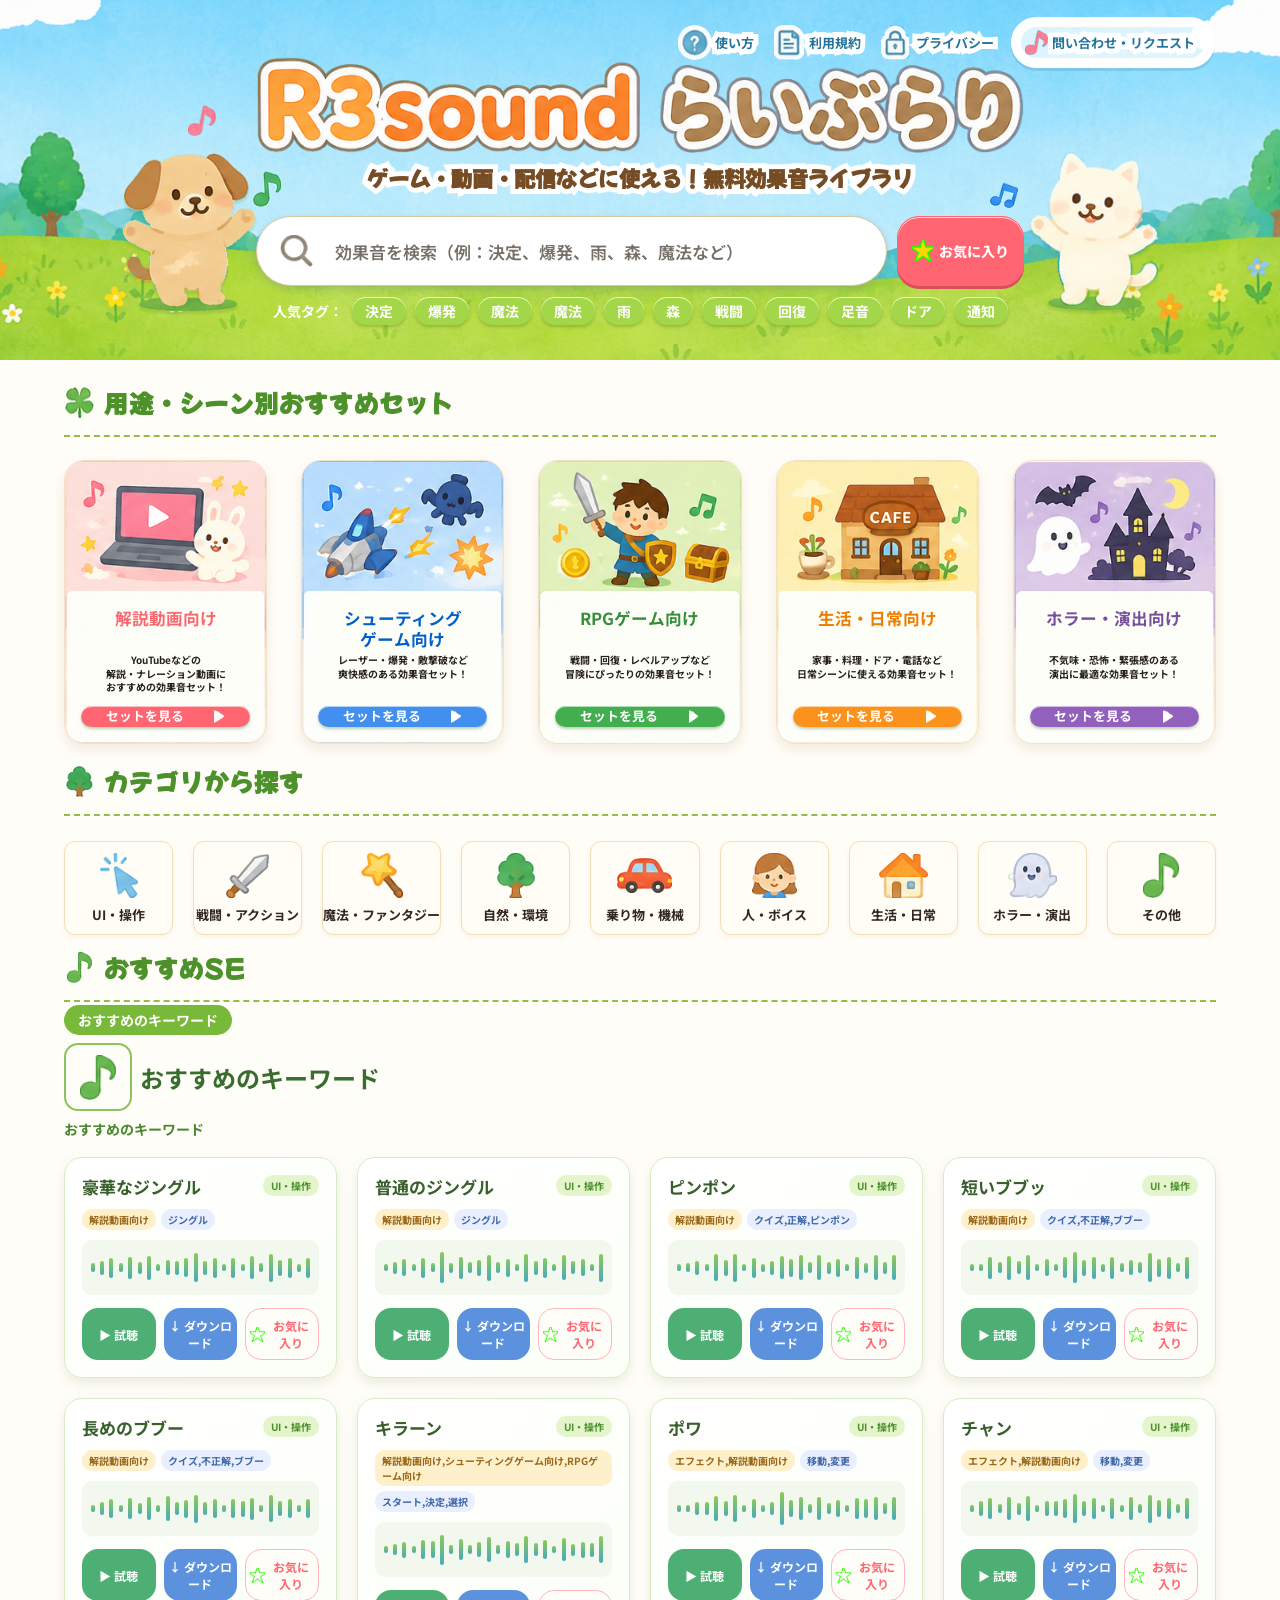
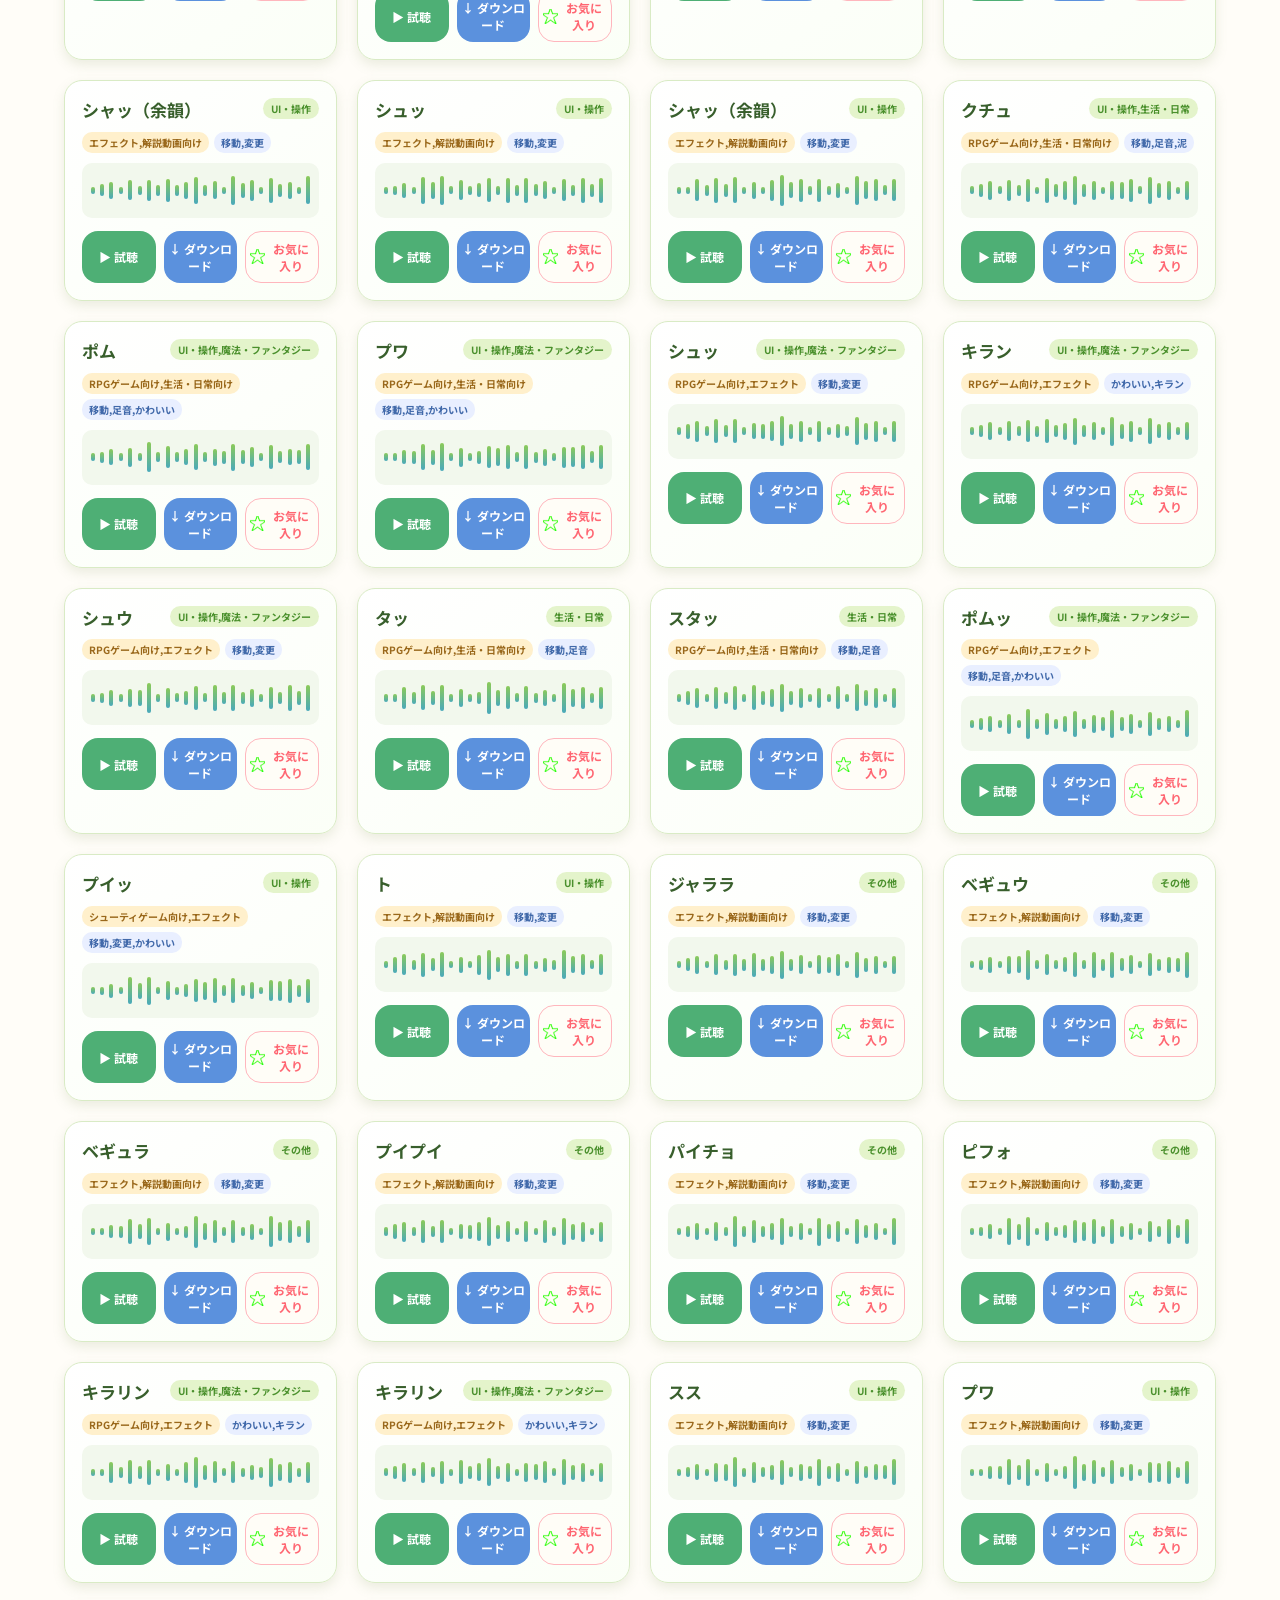
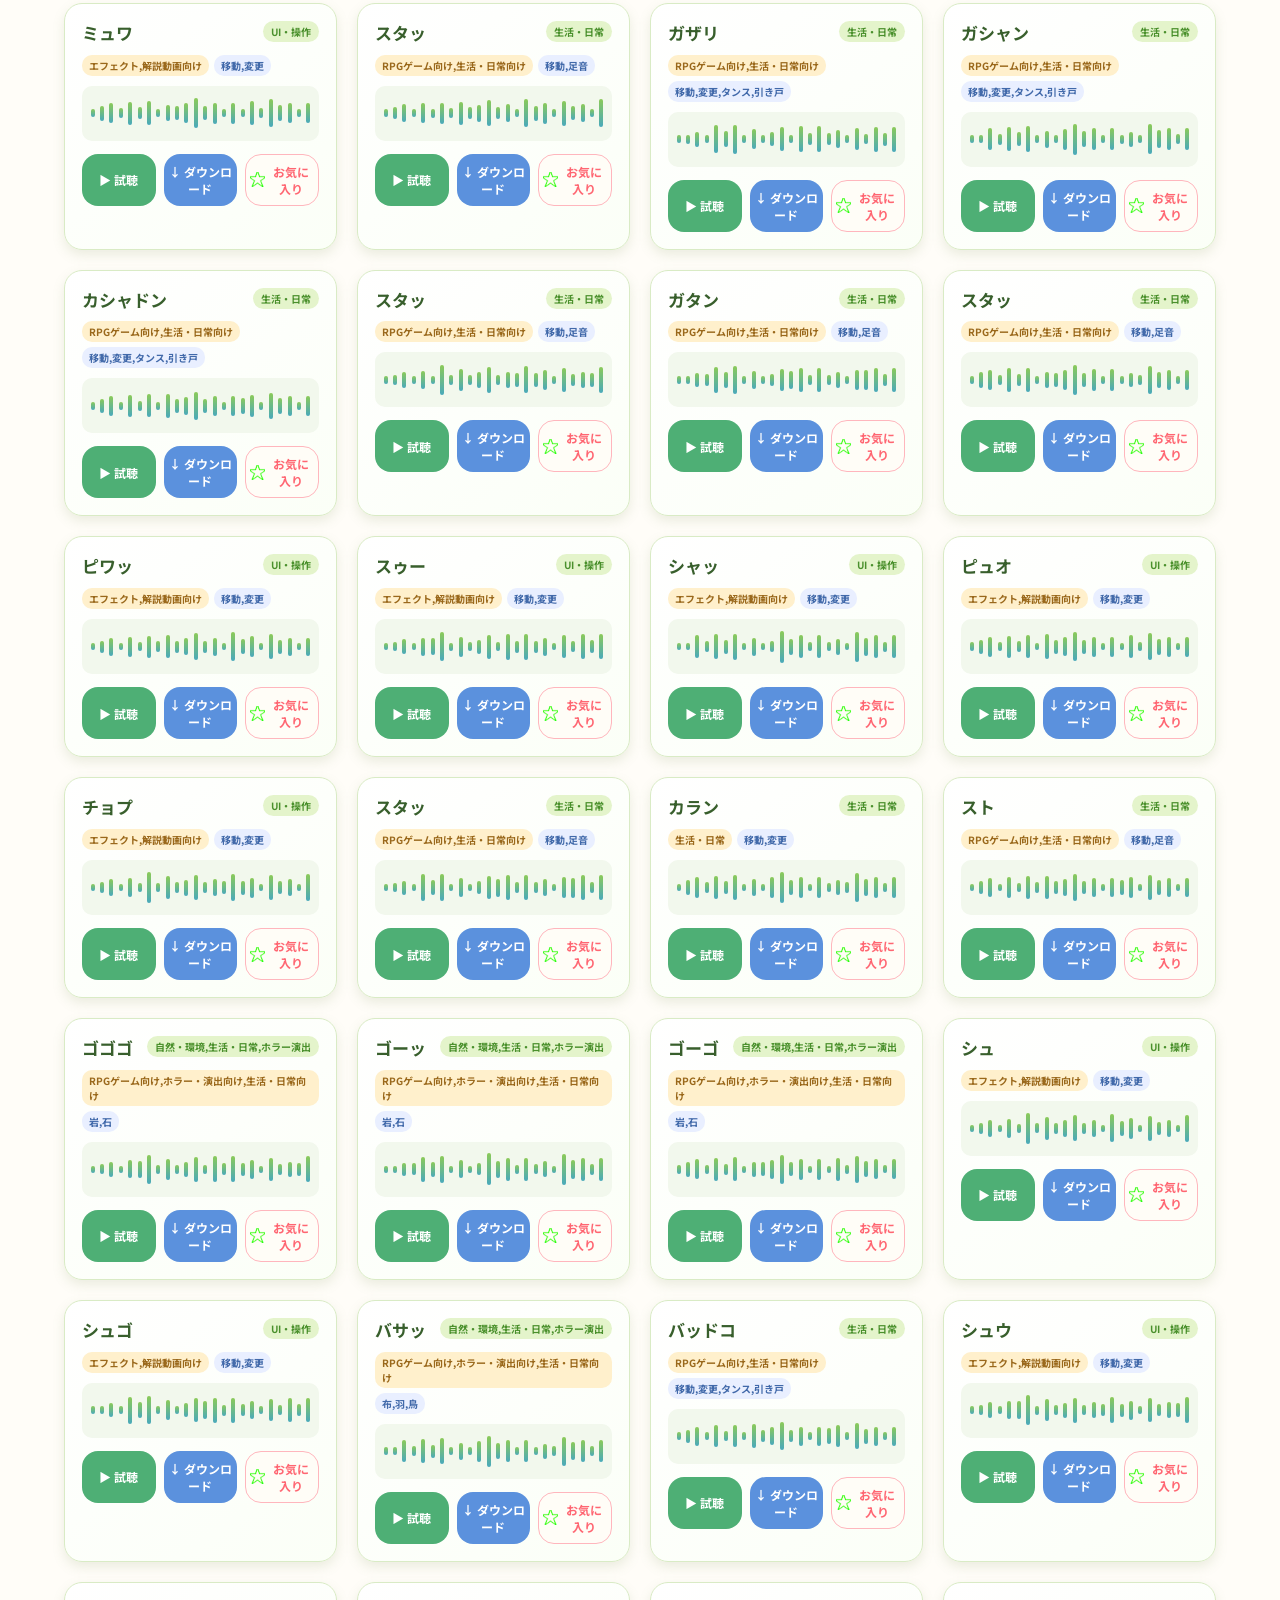
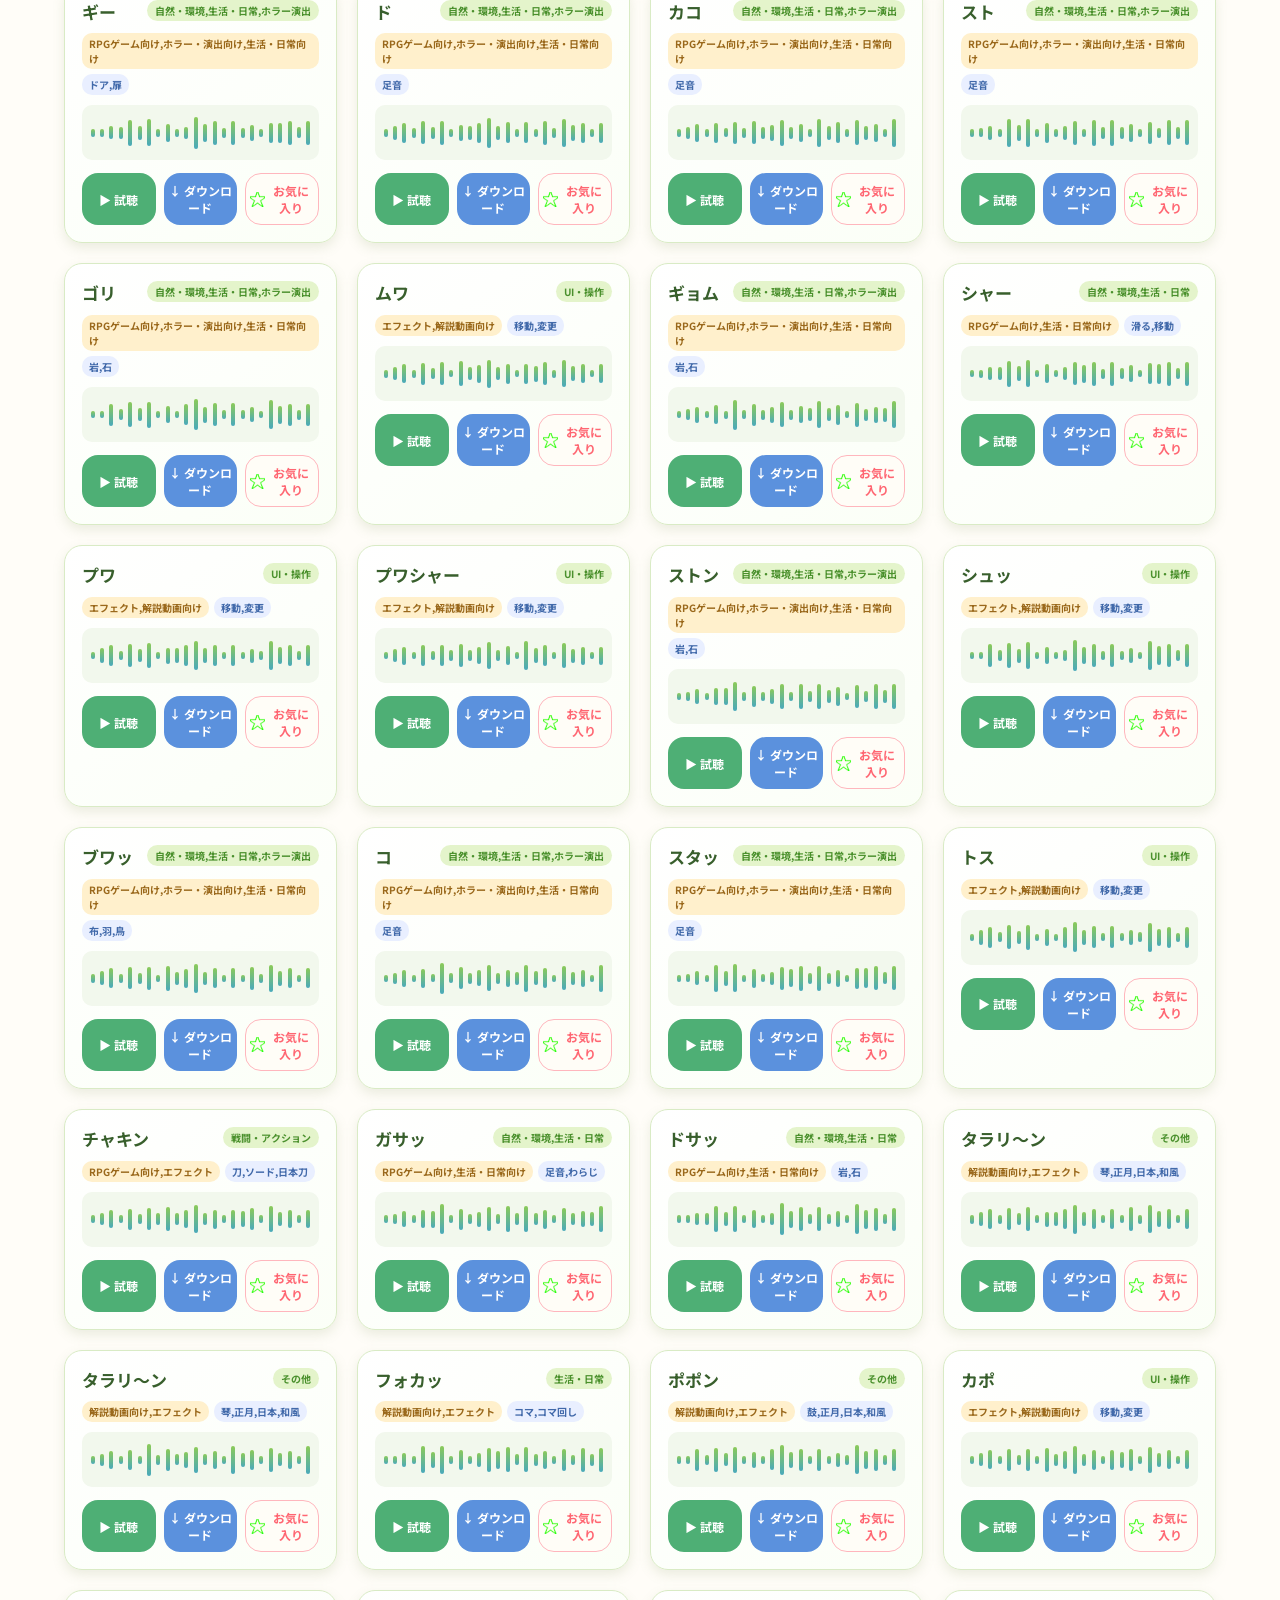
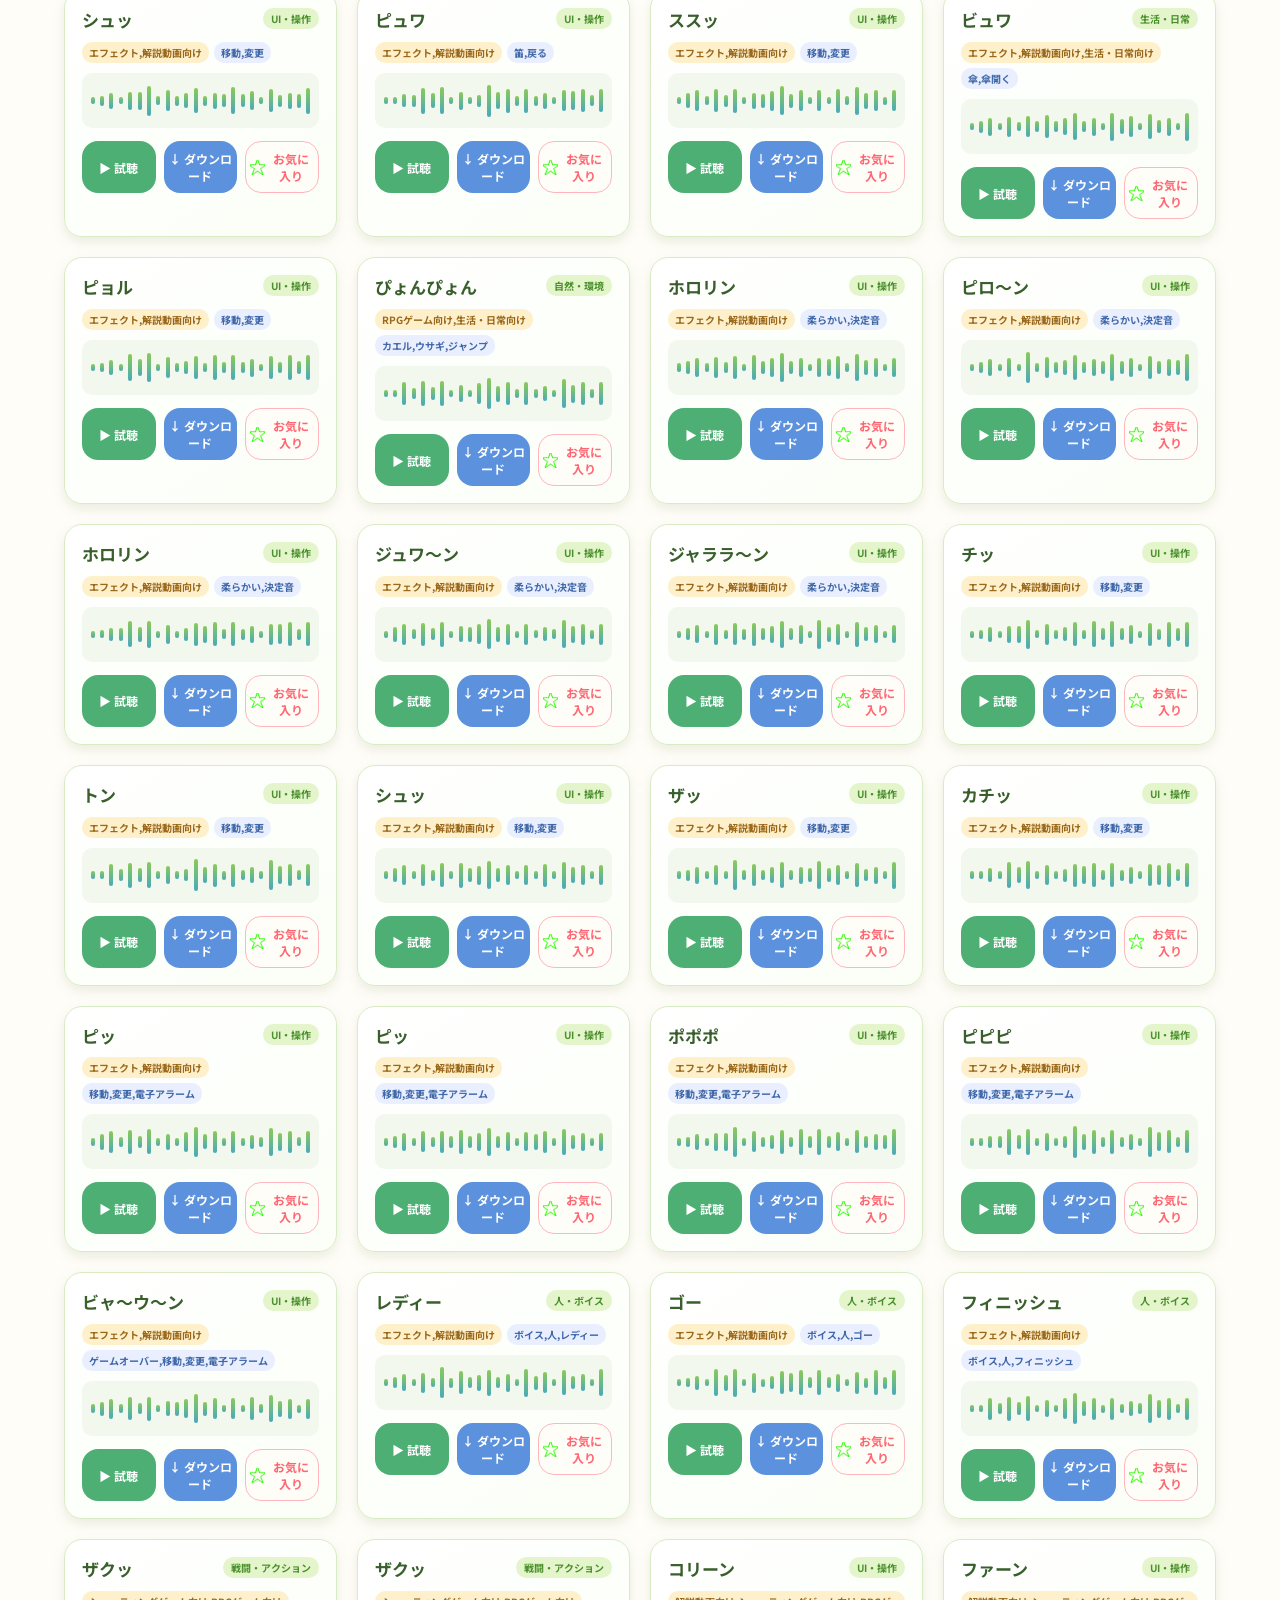
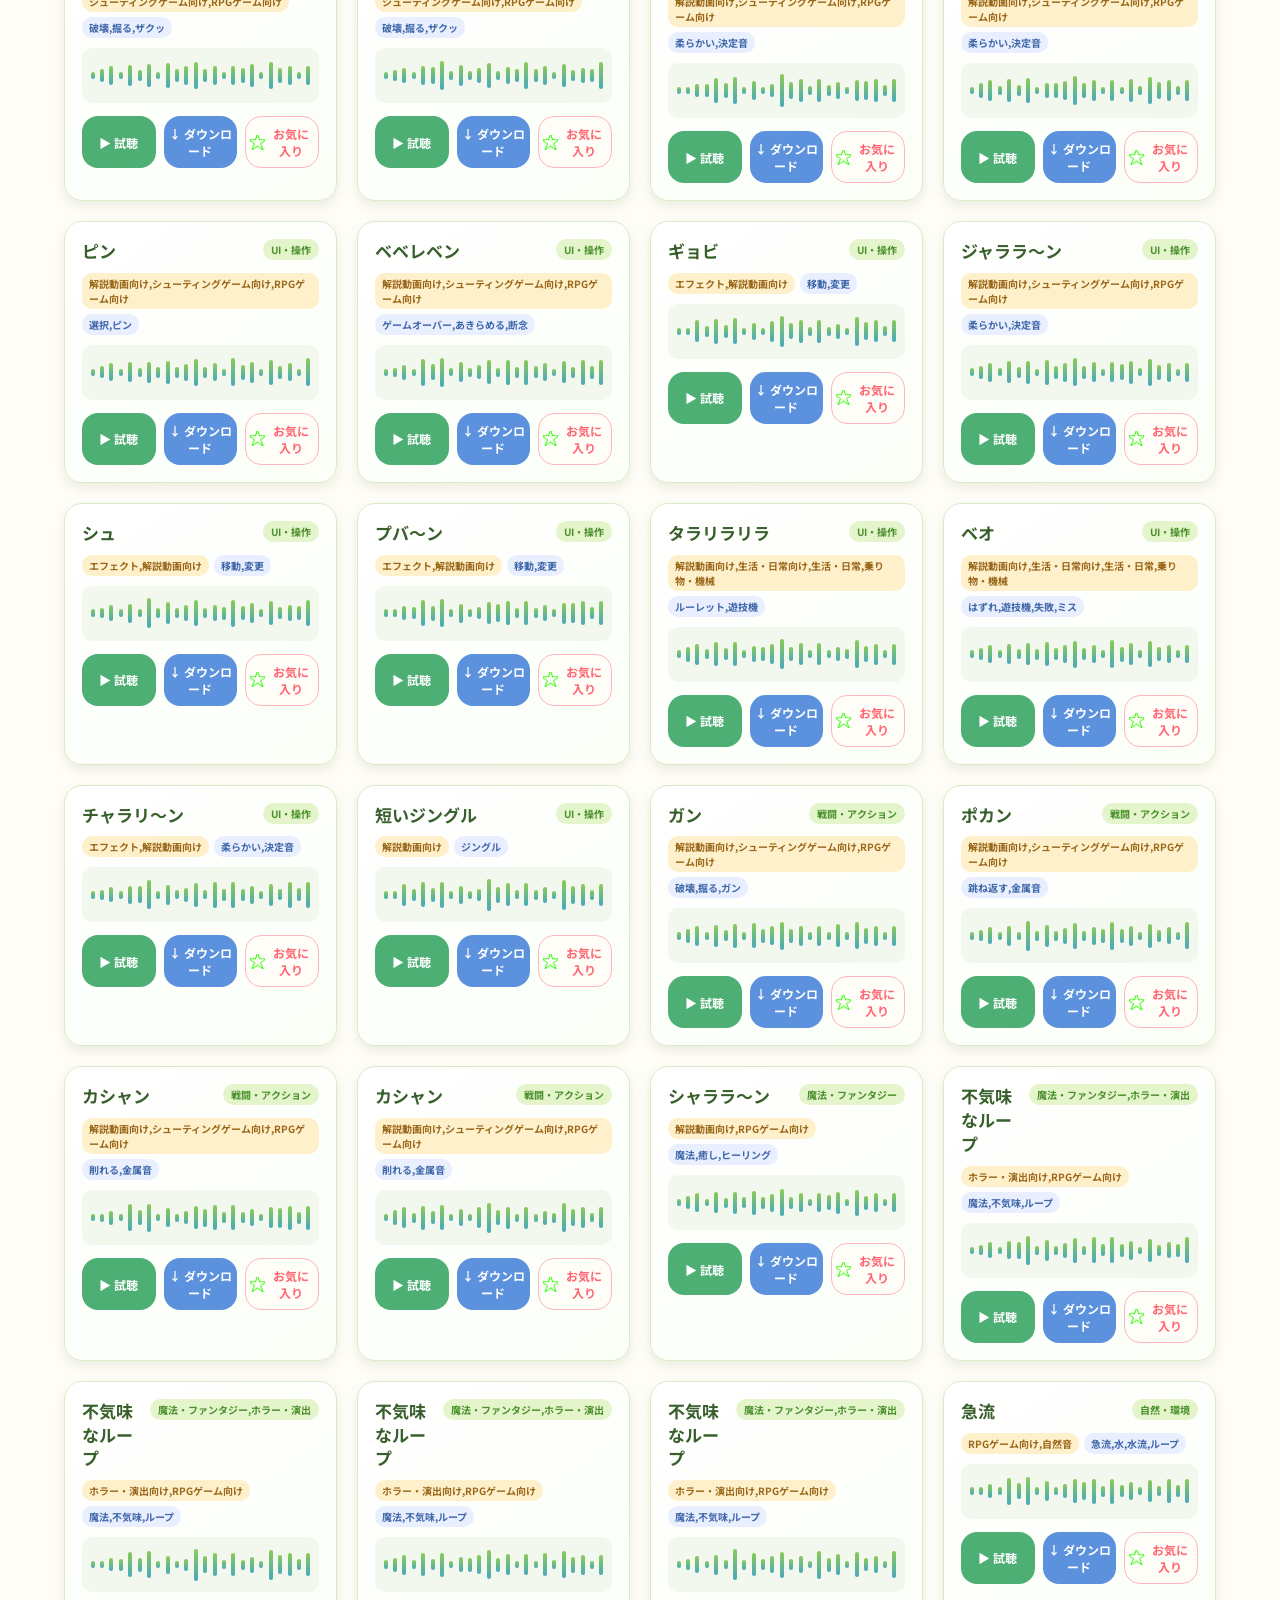
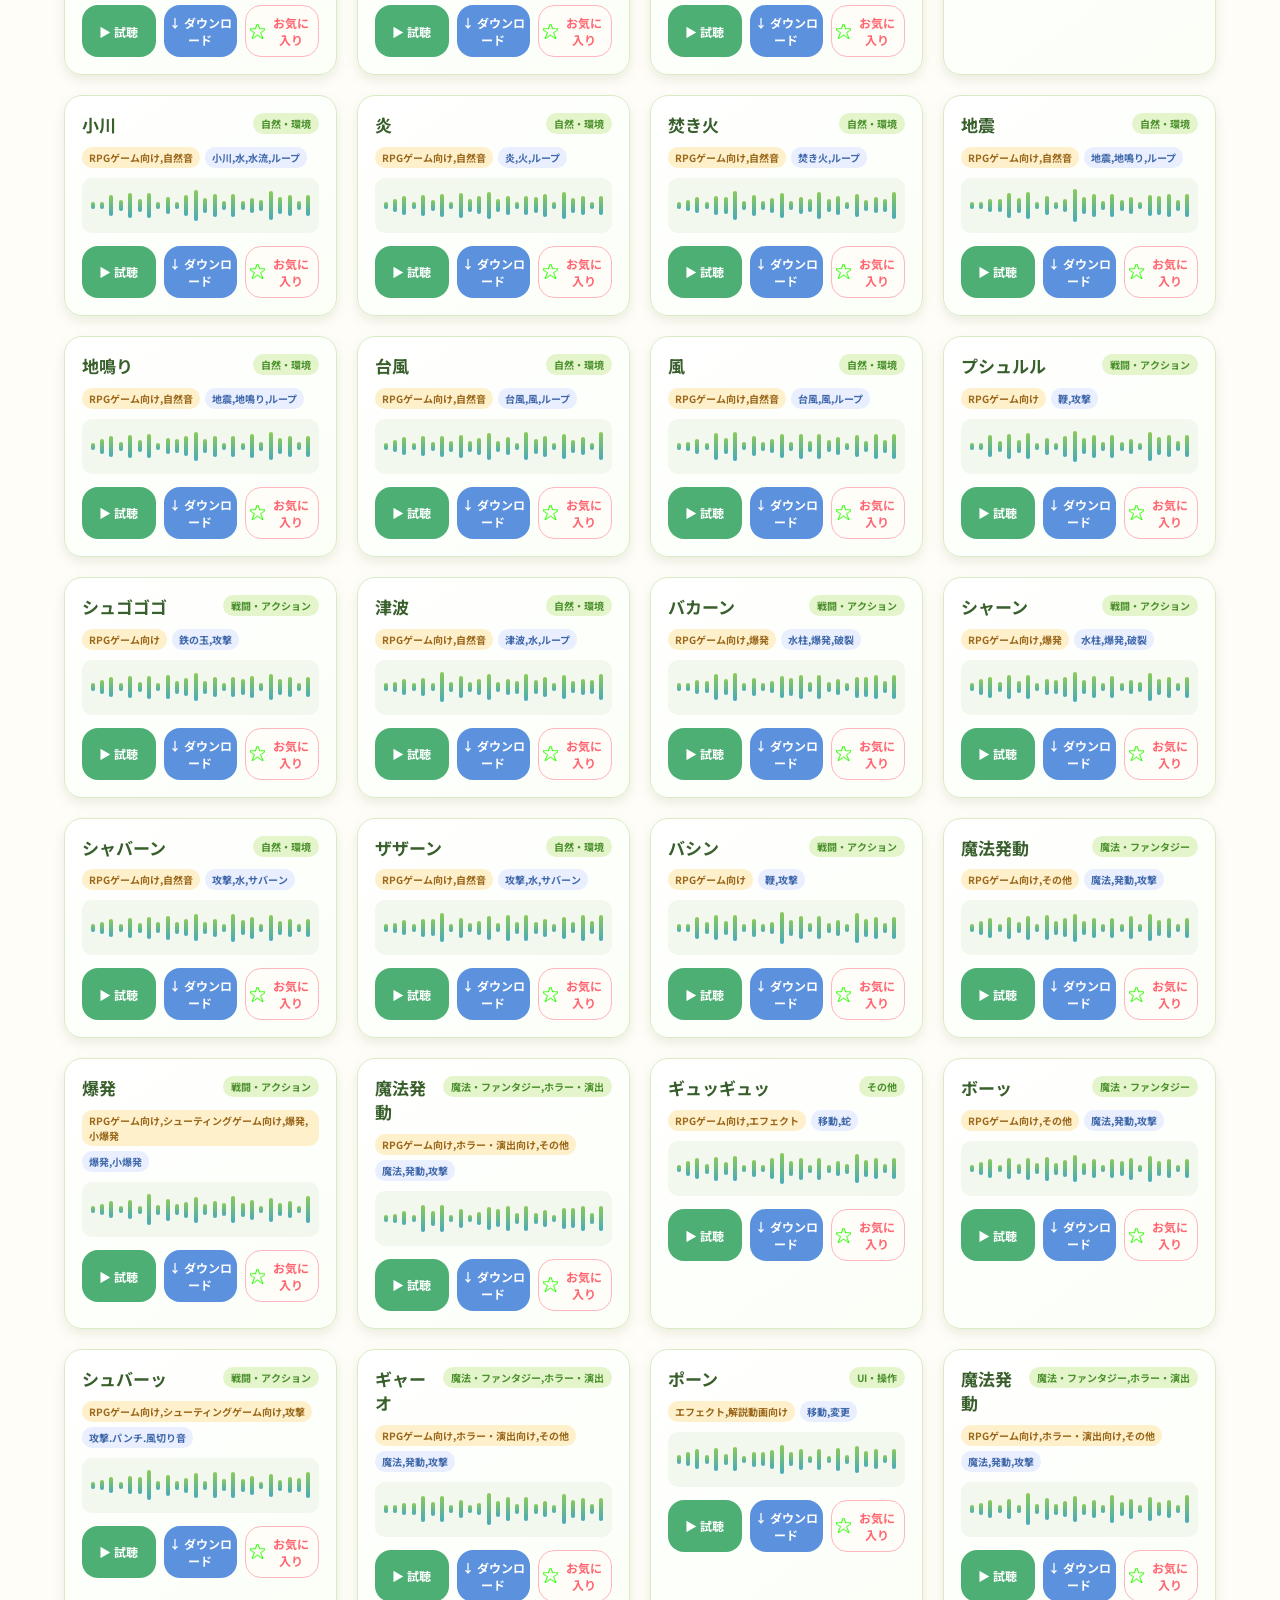
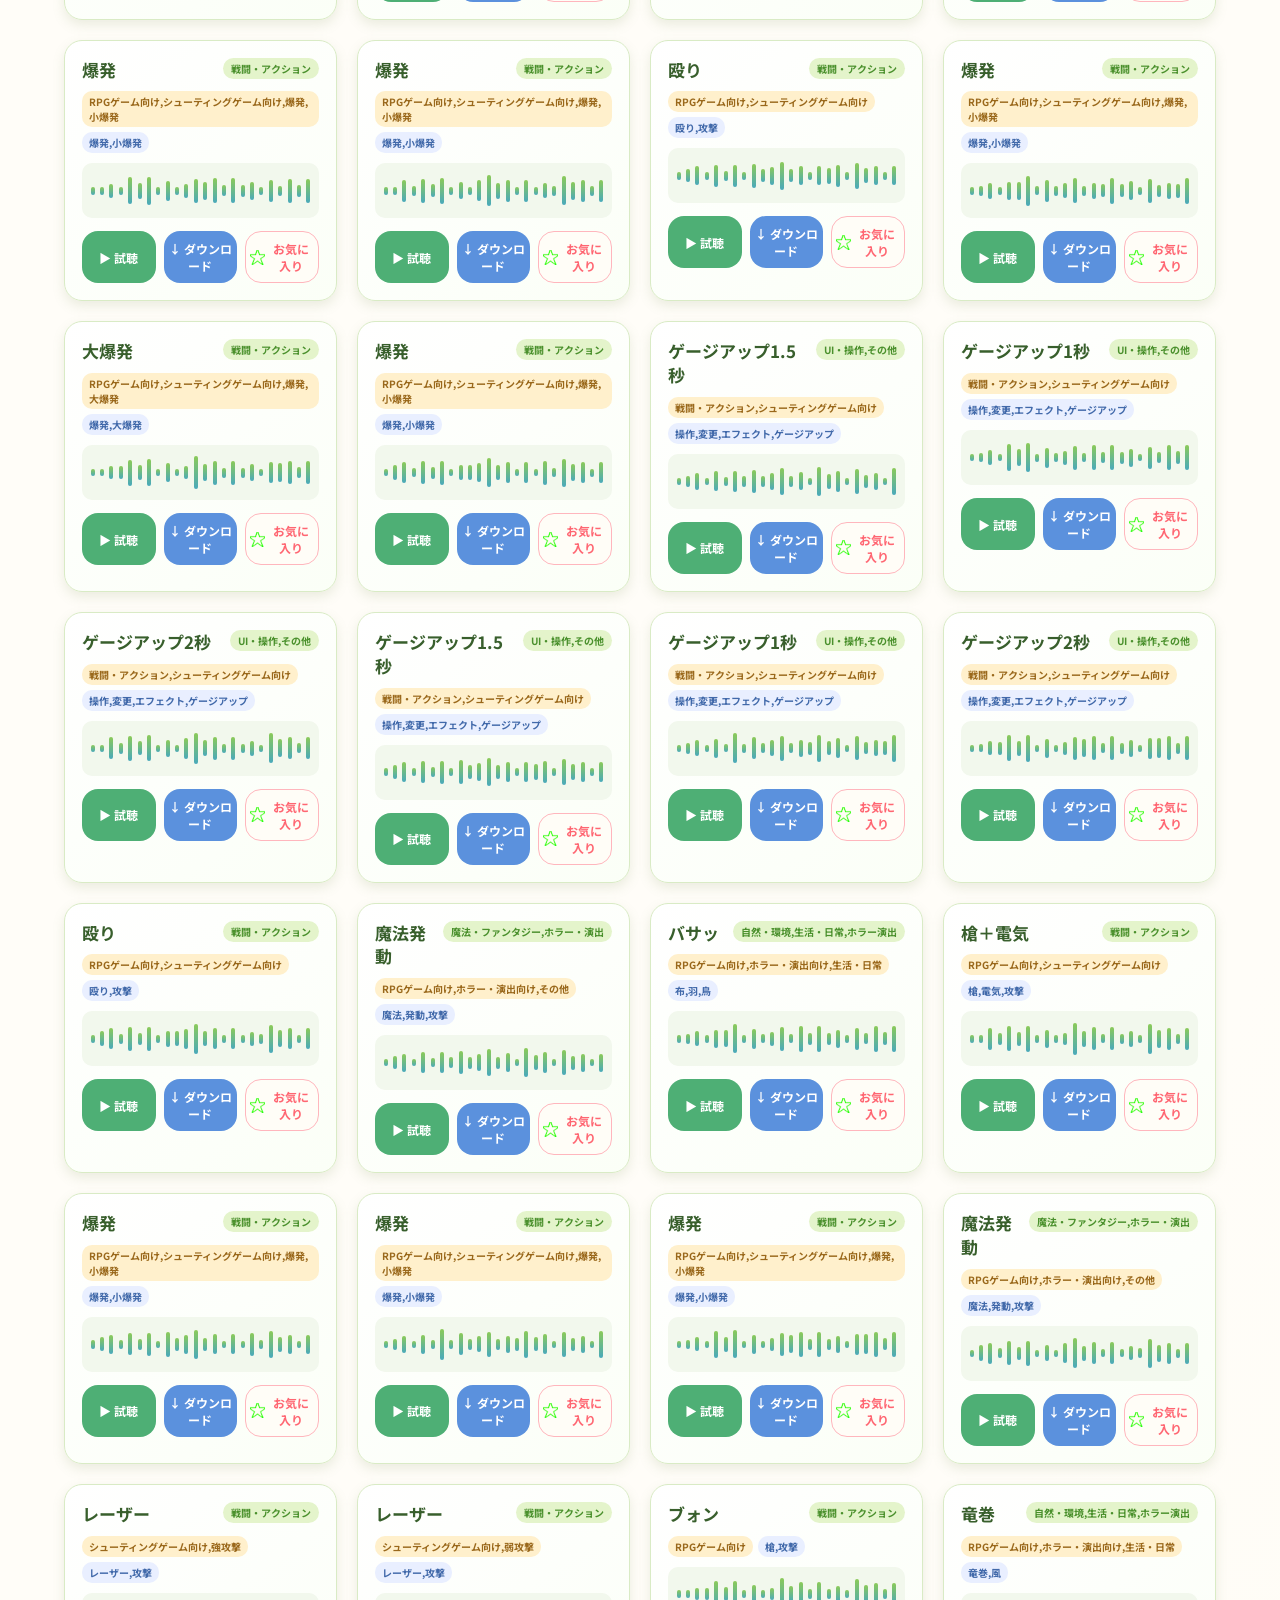
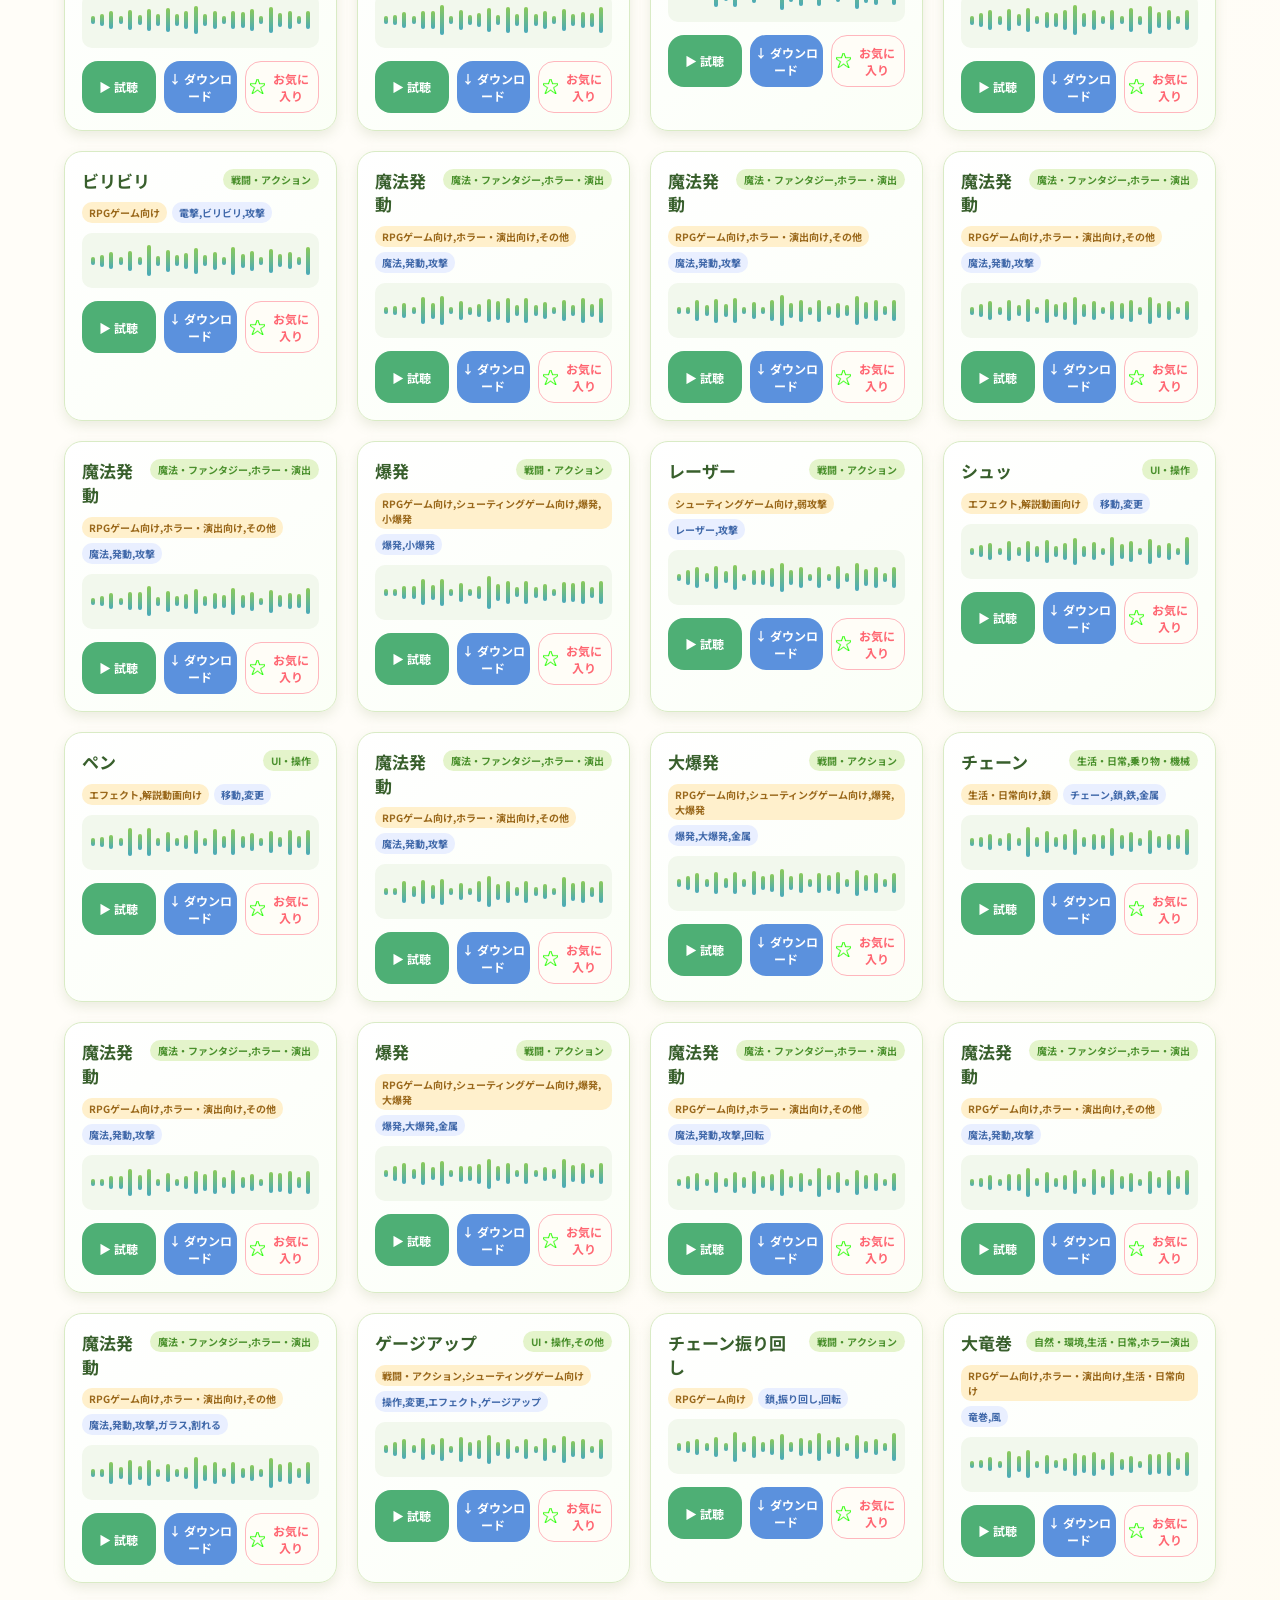
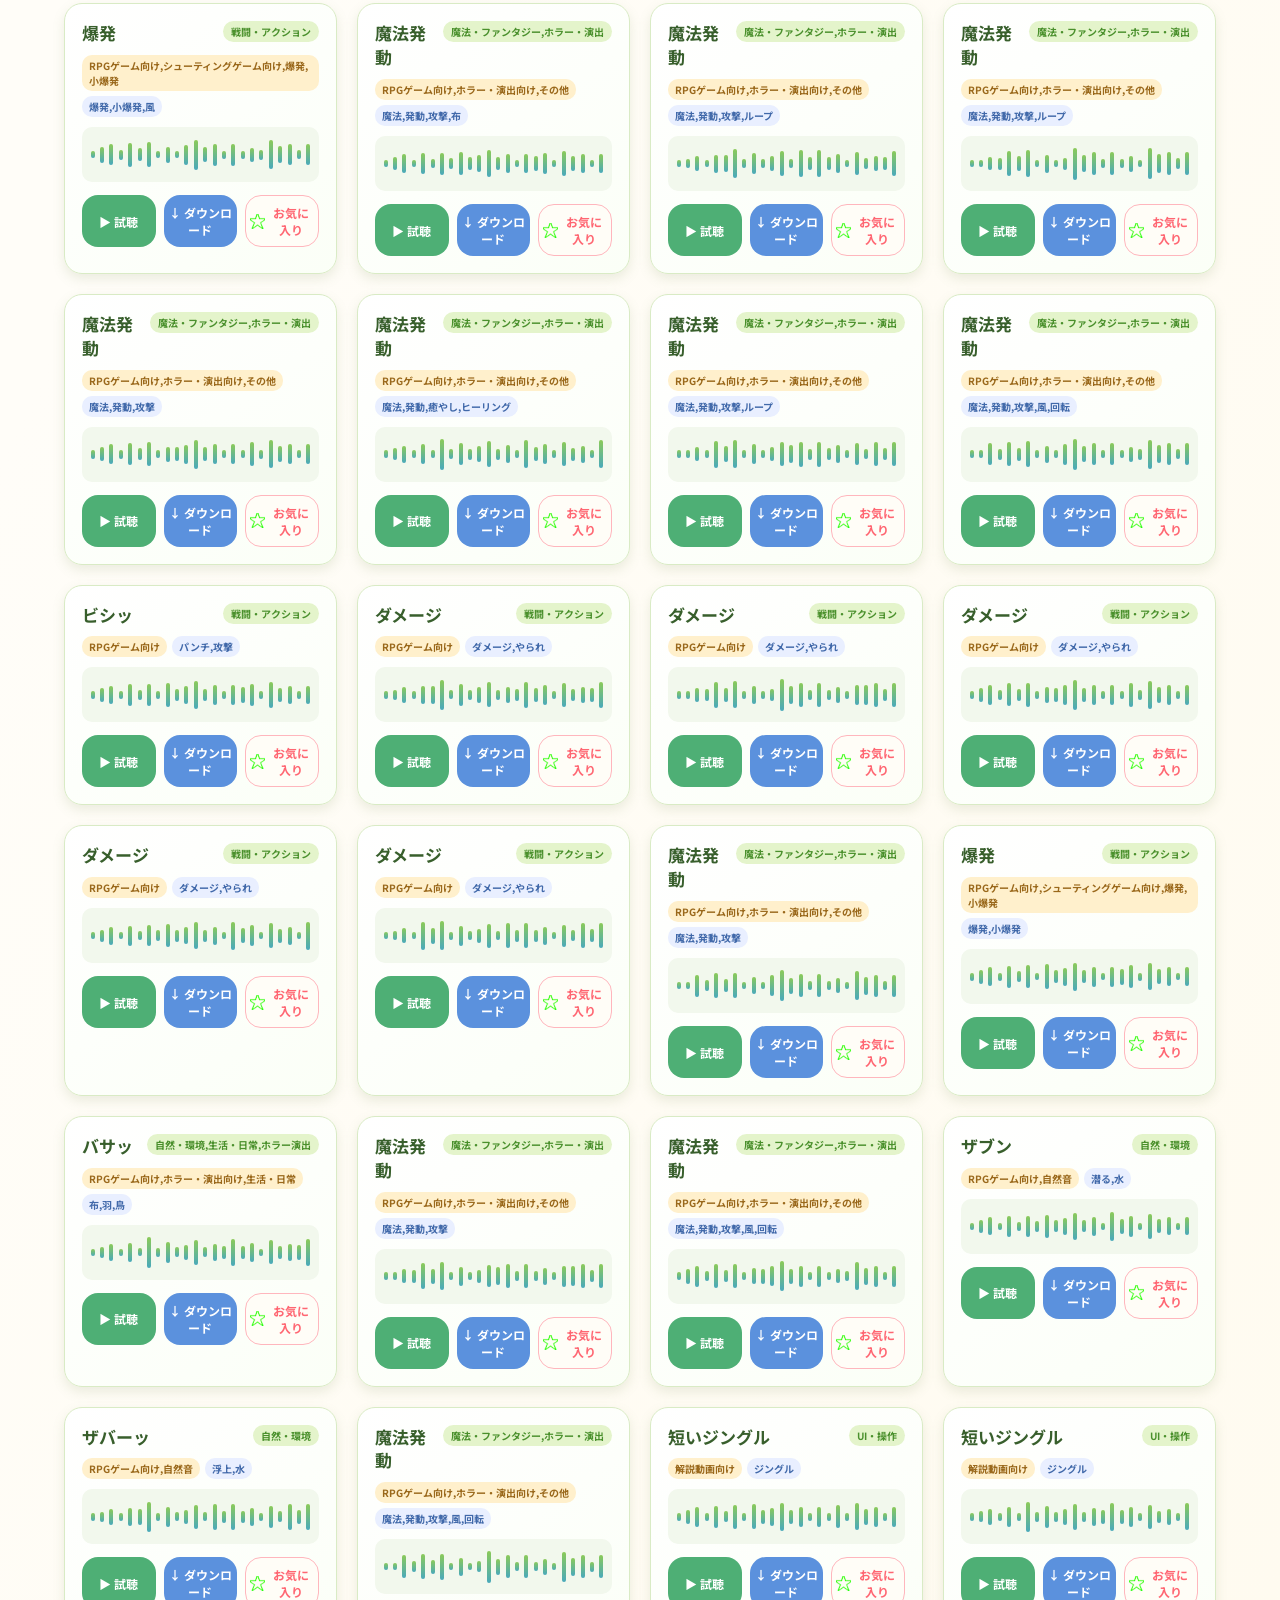
==== commit 2159d8d9: "Update index.html" ====
--- a/index.html
+++ b/index.html
@@ -3,11 +3,89 @@
 <head>
   <meta charset="utf-8">
   <meta name="viewport" content="width=device-width, initial-scale=1">
-  <meta http-equiv="refresh" content="0; url=R3sound_top_page/index.html">
+  <meta name="description" content="ゲーム・動画・配信などに使える、無料効果音ライブラリ">
   <title>R3sound らいぶらり</title>
-  <script>location.replace('R3sound_top_page/index.html');</script>
+  <link rel="stylesheet" href="style.css">
+  <style>
+    .utility-nav .contact-request-link { border: 10px solid #fff; border-radius: 999px; background: rgba(255,255,255,.72); padding: 3px 10px 3px 3px; box-shadow: 0 3px 0 rgba(42,112,144,.18); transition: transform .2s ease, background .2s ease; }
+    .utility-nav .contact-request-link:hover, .utility-nav .contact-request-link:focus-visible { transform: translateY(-3px); background: #fff; }
+    .utility-nav .contact-request-link img { width: 25px; height: 25px; }
+    .search-with-favorites { display: flex; align-items: stretch; gap: 10px; }
+    .search-with-favorites .search { flex: 1; min-width: 0; }
+    .favorite-list-button { display: inline-flex; align-items: center; justify-content: center; gap: 5px; flex: 0 0 auto; border: 1px solid #ff6672; border-radius: 22px; padding: 0 14px; background: #ff6672; color: #fff; font: 800 14px "Noto Sans JP", sans-serif; cursor: pointer; box-shadow: inset 0 1px rgba(255,255,255,.75), 0 3px 0 #d84f5b; transition: transform .2s ease, filter .2s ease; }
+    .favorite-list-button:hover, .favorite-list-button:focus-visible { transform: translateY(-2px); filter: brightness(1.06); }
+    .favorite-list-button img { width: 22px; height: 22px; object-fit: contain; }
+    .sound-actions { grid-template-columns: repeat(3, 1fr); }
+    .favorite-button { display: inline-flex; align-items: center; justify-content: center; gap: 3px; border: 1px solid #ffb6bd !important; background: #fffdf7; color: #ff6672 !important; }
+    .favorite-button img { width: 15px; height: 15px; object-fit: contain; }
+    .favorite-button.is-favorite { background: #ff6672; color: #fff !important; border-color: #ff6672 !important; }
+    @media (max-width: 760px) { .utility-nav .contact-request-link { border-width: 6px; padding: 2px 7px 2px 2px; } .utility-nav .contact-request-link img { width: 19px; height: 19px; } .search-with-favorites { gap: 7px; } .favorite-list-button { padding: 0 9px; font-size: 11px; } .favorite-list-button img { width: 18px; height: 18px; } }
+  </style>
 </head>
 <body>
-  <p><a href="R3sound_top_page/index.html">R3sound らいぶらりを開く</a></p>
+  <header class="hero">
+    <img class="hero-bg" src="assets/images/01.png" alt="">
+    <nav class="utility-nav" aria-label="補助メニュー">
+      <a href="about.html"><img src="assets/icons/a01.png" alt="">使い方</a>
+      <a href="terms.html"><img src="assets/icons/a02.png" alt="">利用規約</a>
+      <a href="privacy.html"><img src="assets/icons/a03.png" alt="">プライバシー</a>
+      <a class="contact-request-link" href="https://docs.google.com/forms/d/e/1FAIpQLSceCE_rCf4VIJfG_6CsPTrUjCPkH5xf-ZKE6IOs8wauiPo6TQ/viewform?usp=header" target="_blank" rel="noopener noreferrer"><img src="assets/images/06.png" alt="">問い合わせ・リクエスト</a>
+    </nav>
+    <img class="pet dog" src="assets/images/04.png" alt="手を振る犬">
+    <img class="note note-pink" src="assets/images/06.png" alt="">
+    <img class="note note-green" src="assets/images/09.png" alt="">
+    <img class="note note-blue" src="assets/images/07.png" alt="">
+    <img class="pet cat" src="assets/images/05.png" alt="手を振る猫">
+    <div class="hero-content">
+      <img class="logo" src="assets/images/03.png" alt="R3sound らいぶらり">
+      <p class="tagline">ゲーム・動画・配信などに使える！無料効果音ライブラリ</p>
+      <div class="search-with-favorites">
+        <form class="search" role="search">
+          <img src="assets/icons/a04.png" alt="">
+          <input type="search" aria-label="効果音を検索" placeholder="効果音を検索（例：決定、爆発、雨、森、魔法など）">
+        </form>
+        <button class="favorite-list-button" type="button"><img src="assets/icons/a18.png" alt="">お気に入り</button>
+      </div>
+      <div class="popular"><span>人気タグ：</span><button>決定</button><button>爆発</button><button>魔法</button><button>魔法</button><button>雨</button><button>森</button><button>戦闘</button><button>回復</button><button>足音</button><button>ドア</button><button>通知</button></div>
+    </div>
+  </header>
+
+  <main>
+    <section class="section recommends" aria-labelledby="recommend-title">
+      <h2 id="recommend-title"><img src="assets/icons/a05.png" alt="">用途・シーン別おすすめセット</h2>
+      <div class="cards">
+        <article class="card card-pink"><img class="card-art" src="assets/images/10.png" alt="ノートパソコンとうさぎ"><h3>解説動画向け</h3><p>YouTubeなどの<br>解説・ナレーション動画に<br>おすすめの効果音セット！</p><a href="#video">セットを見る <img src="assets/icons/a07.png" alt=""></a></article>
+        <article class="card card-blue"><img class="card-art" src="assets/images/11.png" alt="ロケットと爆発"><h3>シューティング<br>ゲーム向け</h3><p>レーザー・爆発・敵撃破など<br>爽快感のある効果音セット！</p><a href="#shooting">セットを見る <img src="assets/icons/a07.png" alt=""></a></article>
+        <article class="card card-green"><img class="card-art" src="assets/images/12.png" alt="剣を持つ勇者"><h3>RPGゲーム向け</h3><p>戦闘・回復・レベルアップなど<br>冒険にぴったりの効果音セット！</p><a href="#rpg">セットを見る <img src="assets/icons/a07.png" alt=""></a></article>
+        <article class="card card-orange"><img class="card-art" src="assets/images/13.png" alt="カフェ"><h3>生活・日常向け</h3><p>家事・料理・ドア・電話など<br>日常シーンに使える効果音セット！</p><a href="#daily">セットを見る <img src="assets/icons/a07.png" alt=""></a></article>
+        <article class="card card-purple"><img class="card-art" src="assets/images/14.png" alt="おばけとお城"><h3>ホラー・演出向け</h3><p>不気味・恐怖・緊張感のある<br>演出に最適な効果音セット！</p><a href="#horror">セットを見る <img src="assets/icons/a07.png" alt=""></a></article>
+      </div>
+    </section>
+    <section class="section categories" aria-labelledby="category-title">
+      <h2 id="category-title"><img src="assets/icons/a06.png" alt="">カテゴリから探す</h2>
+      <div class="category-grid">
+        <a href="#ui"><img src="assets/icons/a08.png" alt=""><span>UI・操作</span></a>
+        <a href="#battle"><img src="assets/icons/a09.png" alt=""><span>戦闘・アクション</span></a>
+        <a href="#magic"><img src="assets/icons/a10.png" alt=""><span>魔法・ファンタジー</span></a>
+        <a href="#nature"><img src="assets/icons/a11.png" alt=""><span>自然・環境</span></a>
+        <a href="#vehicle"><img src="assets/icons/a12.png" alt=""><span>乗り物・機械</span></a>
+        <a href="#voice"><img src="assets/icons/a13.png" alt=""><span>人・ボイス</span></a>
+        <a href="#daily"><img src="assets/icons/a14.png" alt=""><span>生活・日常</span></a>
+        <a href="#horror"><img src="assets/icons/a15.png" alt=""><span>ホラー・演出</span></a>
+        <a href="#other"><img src="assets/icons/a16.png" alt=""><span>その他</span></a>
+      </div>
+    </section>
+    <section class="section sound-section" id="recommended-sounds" aria-labelledby="sound-title">
+      <h2 id="sound-title"><img src="assets/icons/a16.png" alt="">おすすめSE</h2>
+      <div class="sound-selection" aria-live="polite">
+        <span>おすすめのキーワード</span>
+        <div class="selected-source"><span class="selected-source-visual"><img id="sound-source-icon" src="assets/icons/a16.png" alt=""></span><b id="sound-source-title">おすすめキーワード</b></div>
+        <strong id="sound-selection-label">決定・爆発・雨・魔法</strong>
+      </div>
+      <div class="sound-grid" id="sound-grid"></div>
+    </section>
+  </main>
+  <footer>R3sound らいぶらり</footer>
+  <script src="script.js"></script>
 </body>
 </html>
--- a/style.css
+++ b/style.css
@@ -0,0 +1,27 @@
+@import url('https://fonts.googleapis.com/css2?family=Mochiy+Pop+One&family=Noto+Sans+JP:wght@600;700;800&display=swap');
+.search-suggestions{position:relative;z-index:3;display:flex;flex-wrap:wrap;justify-content:center;gap:7px;max-width:850px;margin:8px auto 0;color:#fff;font-size:13px}.search-suggestions button{border:1px solid #fff;background:#5baed0;color:#fff;border-radius:15px;padding:3px 11px;font:inherit;cursor:pointer}.search-suggestions button:hover{background:#318cb6}@media(max-width:760px){.search-suggestions{font-size:11px}.search-suggestions button{padding:3px 8px}}
+.sound-empty{grid-column:1 / -1;margin:0;padding:26px;border:1px dashed #93bf6b;border-radius:14px;background:#fbfff7;color:#5d8744;text-align:center}
+body .selected-source:not(.is-set-image) .selected-source-visual{display:flex;align-items:center;justify-content:center;overflow:visible;background:transparent;border:2px solid #8ac45c;border-radius:14px}body .selected-source:not(.is-set-image) .selected-source-visual img{width:100%;height:100%;object-fit:contain;object-position:center}
+.selected-source:not(.is-set-image) .selected-source-visual{width:68px;height:68px;flex-basis:68px}.selected-source:not(.is-set-image) .selected-source-visual img{width:68px;height:68px}.selected-source.is-set-image .selected-source-visual{display:flex;justify-content:center;align-items:flex-start}.selected-source.is-set-image .selected-source-visual img{transform-origin:center top;object-position:center top}
+.selected-source-visual{width:68px;height:68px;flex:0 0 68px;overflow:hidden;border-radius:10px}.selected-source-visual img{display:block}.selected-source.is-set-image .selected-source-visual img{width:68px;height:136px;max-width:none;object-fit:fill;object-position:top}
+.hero .dog{animation:dog-walk 7s ease-in-out infinite}.hero .cat{animation:cat-walk 7s ease-in-out infinite}@keyframes dog-walk{0%,100%{transform:translate(0,0) rotate(0)}12%{transform:translate(-1.8vw,-7px) rotate(-4deg)}24%{transform:translate(-3.8vw,0) rotate(2deg)}36%{transform:translate(-6vw,-7px) rotate(-4deg)}48%{transform:translate(-8vw,0) rotate(0)}54%{transform:translate(-8vw,-5px) rotate(5deg)}66%{transform:translate(-6vw,0) rotate(3deg)}78%{transform:translate(-3vw,-7px) rotate(-3deg)}90%{transform:translate(-1vw,0) rotate(2deg)}}@keyframes cat-walk{0%,100%{transform:translate(0,0) rotate(0)}12%{transform:translate(1.8vw,-7px) rotate(4deg)}24%{transform:translate(3.8vw,0) rotate(-2deg)}36%{transform:translate(6vw,-7px) rotate(4deg)}48%{transform:translate(8vw,0) rotate(0)}54%{transform:translate(8vw,-5px) rotate(-5deg)}66%{transform:translate(6vw,0) rotate(-3deg)}78%{transform:translate(3vw,-7px) rotate(3deg)}90%{transform:translate(1vw,0) rotate(-2deg)}}@media(prefers-reduced-motion:reduce){.hero .dog,.hero .cat{animation:none}}
+.sound-card .waveform{position:relative;overflow:hidden;gap:2px}.sound-card .waveform i{flex:1 1 0;width:3px;max-width:4px;transform-origin:center}.sound-card.is-playing .waveform::after{position:absolute;inset:0;content:"";background:linear-gradient(90deg,transparent 0%,#ffffffaa 48%,transparent 100%);animation:wave-flow 1.15s linear infinite}.sound-card.is-playing .waveform i{animation:wave-pulse .72s ease-in-out infinite;animation-delay:calc(var(--bar-index) * 38ms)}@keyframes wave-flow{from{transform:translateX(-110%)}to{transform:translateX(110%)}}@keyframes wave-pulse{50%{transform:scaleY(.28);filter:brightness(1.2)}}
+.sound-section .sound-selection{align-items:flex-start;flex-direction:column;gap:8px}.selected-source{display:flex;align-items:center;gap:8px;color:#396d2d;font-size:24px}.selected-source img{width:68px;height:68px;object-fit:contain}.sound-section .sound-selection strong{font-size:14px}
+.sound-section h2{position:relative;top:15px;margin-bottom:38px}.sound-grid{grid-template-columns:repeat(4,minmax(0,1fr));grid-auto-flow:row}body footer{padding-top:5px;line-height:28px}
+.sound-section{margin-top:30px}.sound-selection{display:flex;align-items:center;gap:12px;margin:-5px 0 18px;font-size:14px}.sound-selection span{color:#fff;background:#78b93a;border-radius:20px;padding:5px 14px}.sound-selection strong{color:#4b8730;font-size:18px}.sound-grid{display:grid;grid-template-columns:repeat(4,minmax(0,1fr));gap:20px}.sound-card{min-width:0;padding:17px;border:1px solid #d9ebc5;border-radius:18px;background:linear-gradient(145deg,#fff 0%,#fbfff7 100%);box-shadow:0 5px 12px #879b6a2b;transition:transform .2s,box-shadow .2s}.sound-card:hover{transform:translateY(-5px);box-shadow:0 12px 19px #78935342}.sound-card-head{display:flex;justify-content:space-between;align-items:flex-start;gap:7px}.sound-card h3{margin:0;color:#385f2c;font-size:17px;line-height:1.4}.sound-category{flex:0 0 auto;color:#4a902c;background:#e4f4cb;border-radius:13px;padding:3px 8px;font-size:10px}.sound-meta{display:flex;flex-wrap:wrap;gap:5px;margin:10px 0}.sound-meta span{border-radius:10px;padding:3px 7px;background:#fff0cc;color:#9a681b;font-size:10px}.sound-meta .keyword{background:#e9efff;color:#4169aa}.waveform{height:55px;display:flex;align-items:center;justify-content:space-around;gap:3px;margin:8px 0 13px;padding:7px;border-radius:10px;background:#f2f8ed}.waveform i{display:block;width:5px;max-width:8%;height:var(--bar-height);border-radius:5px;background:linear-gradient(#8bca58,#49a9bb)}.sound-actions{display:grid;grid-template-columns:1fr 1fr;gap:8px}.sound-actions button{border:0;border-radius:16px;padding:8px 4px;color:#fff;font:700 12px "Noto Sans JP",sans-serif;cursor:pointer;transition:filter .2s,transform .2s}.sound-actions button:hover{filter:brightness(1.08);transform:translateY(-2px)}.preview-button{background:#4eaf75}.download-button{background:#5b91dd}@media(max-width:1100px){.sound-grid{grid-template-columns:repeat(3,minmax(0,1fr))}}@media(max-width:760px){.sound-section{margin-top:28px}.sound-selection{gap:7px;align-items:flex-start;flex-direction:column}.sound-selection strong{font-size:15px}.sound-grid{grid-template-columns:repeat(2,minmax(0,1fr));gap:12px}.sound-card{padding:13px}.sound-card h3{font-size:14px}.sound-actions button{font-size:10px}}@media(max-width:460px){.sound-grid{grid-template-columns:1fr}}
+body footer{height:40px;background:transparent url('assets/images/02.png') center/100% 100% no-repeat}
+.hero .utility-nav a,.hero .tagline{-webkit-text-stroke:10px #fff;paint-order:stroke fill;text-shadow:0 0 0 #fff}
+/* Keep every card's copy within the lower white area at all screen sizes. */
+.recommends .card h3{top:52%;font-size:clamp(13px,1.3vw,19px);line-height:1.25}
+.recommends .card p{top:68%;font-size:clamp(8px,.78vw,12px);line-height:1.35}
+.recommends .card a{bottom:6%;font-size:clamp(11px,1vw,16px);padding:4px}
+@media(max-width:760px){.recommends .card h3{top:52%;font-size:13px}.recommends .card p{top:70%;font-size:8px;line-height:1.25}.recommends .card a{bottom:5%;font-size:11px;padding:3px;gap:10px}}
+/* Text and buttons sit in the white lower half of the supplied PNG cards. */
+.recommends .card{position:relative;aspect-ratio:5 / 7;padding:0}
+.recommends .card-art{position:absolute;inset:0;width:100%;height:100%;z-index:0}
+.recommends .card h3,.recommends .card p,.recommends .card a{position:absolute;z-index:1;left:8%;right:8%;width:auto}
+.recommends .card h3{top:52%;margin:0;font-size:clamp(13px,1.3vw,19px);line-height:1.25}
+.recommends .card p{top:68%;margin:0;min-height:0;font-size:clamp(8px,.78vw,12px);line-height:1.35}
+.recommends .card a{bottom:6%;margin:0;font-size:clamp(11px,1vw,16px);padding:4px}
+@media(max-width:760px){.recommends .card{padding:0}.recommends .card h3{top:52%;font-size:13px}.recommends .card p{top:70%;font-size:8px;line-height:1.25}.recommends .card a{bottom:5%;font-size:11px;padding:3px;gap:10px}}
+*{box-sizing:border-box} html{scroll-behavior:smooth} body{margin:0;color:#27211d;background:#fffdf7;font-family:"Noto Sans JP",sans-serif;font-weight:700}.hero{height:360px;position:relative;overflow:hidden;background:#a9e4fc}.hero-bg{width:100%;height:100%;object-fit:cover;position:absolute;inset:0}.utility-nav{position:absolute;top:17px;right:5.1%;display:flex;gap:17px;z-index:2}.utility-nav a{font-size:13px;color:#23739c;text-decoration:none;display:flex;align-items:center;gap:3px;text-shadow:0 2px #fff}.utility-nav img{width:35px;height:35px;object-fit:contain}.hero-content{position:relative;z-index:1;margin:auto;width:min(850px,60vw);padding-top:57px;text-align:center}.logo{width:min(100%,865px);height:auto}.tagline{font-family:"Mochiy Pop One",sans-serif;color:#754c23;font-size:21px;margin:5px 0 23px;text-shadow:0 3px #fff,2px 0 #fff,-2px 0 #fff}.search{height:70px;background:#fff;border:1px solid #d8c99c;border-radius:38px;box-shadow:0 3px 6px #6b8a8d55;display:flex;align-items:center;padding:0 23px;text-align:left}.search img{width:33px;height:33px;object-fit:contain;margin-right:20px}.search input{border:0;outline:0;background:transparent;width:100%;font:600 17px "Noto Sans JP",sans-serif;color:#48433a}.search input::placeholder{color:#756f67}.popular{display:flex;align-items:center;justify-content:center;gap:9px;margin-top:11px;color:#fff;font-size:14px;white-space:nowrap}.popular button{border:0;border-radius:18px;padding:4px 13px;color:#fff;background:#a4d64a;font:inherit;box-shadow:inset 0 1px #eaffbb,0 2px 3px #66882666;cursor:pointer;transition:.2s}.popular button:hover{transform:translateY(-2px);background:#79bd2a}.pet{position:absolute;z-index:1;bottom:48px;height:160px;width:auto;filter:drop-shadow(0 3px 1px #53842b33)}.dog{left:9.5%}.cat{right:9.5%}.note{position:absolute;z-index:1;width:28px;animation:float 2.8s ease-in-out infinite}.note-pink{left:14.7%;top:105px}.note-green{left:19.8%;top:171px;animation-delay:.7s}.note-blue{right:20.5%;top:182px;animation-delay:1.2s}@keyframes float{50%{transform:translateY(-10px) rotate(8deg)}}main{padding:25px max(5%,40px) 30px;background:linear-gradient(115deg,#fffdf8 0%,#fffdf8 65%,#fff9e8)}.section{max-width:1390px;margin:auto}.section h2{font-family:"Mochiy Pop One",sans-serif;color:#4c9129;font-size:24px;letter-spacing:1px;display:flex;align-items:center;gap:9px;margin:0 0 23px;border-bottom:2px dashed #91bd49;padding-bottom:15px}.section h2 img{width:31px;height:31px;object-fit:contain}.cards{display:grid;grid-template-columns:repeat(5,1fr);gap:34px}.card{min-width:0;background:#fffefc;border:1px solid #f0e2c9;border-radius:20px;box-shadow:0 6px 12px #c6ae8438;overflow:hidden;text-align:center;padding-bottom:19px;transition:transform .25s,box-shadow .25s}.card:hover{transform:translateY(-8px);box-shadow:0 15px 20px #b9985d45}.card-art{width:100%;height:auto;display:block}.card h3{font-size:22px;line-height:1.28;margin:17px 5px 9px}.card p{font-size:13px;line-height:1.55;margin:0 2px 15px;min-height:59px}.card a{margin:auto;color:#fff;text-decoration:none;width:84%;display:flex;align-items:center;justify-content:center;gap:29px;border-radius:20px;padding:5px;font-size:16px;line-height:1;background:var(--accent);box-shadow:inset 0 1px #ffffff99,0 2px 3px #3f713755;transition:.2s}.card a:hover{filter:brightness(1.12);transform:scale(1.03)}.card a img{width:13px;height:13px;object-fit:contain}.card-pink{--accent:#ff6672}.card-pink h3{color:#fb6872}.card-blue{--accent:#428fee}.card-blue h3{color:#0060c8}.card-green{--accent:#42ae50}.card-green h3{color:#368e39}.card-orange{--accent:#fb921c}.card-orange h3{color:#ef7d00}.card-purple{--accent:#9260bd}.card-purple h3{color:#76509d}.categories{margin-top:20px}.categories h2{margin-bottom:25px}.category-grid{display:grid;grid-template-columns:repeat(9,1fr);gap:20px}.category-grid a{height:94px;border-radius:11px;background:#fffdf6;border:1px solid #f2dfba;box-shadow:0 2px 5px #e2c99530;text-decoration:none;color:#32271f;display:flex;flex-direction:column;align-items:center;justify-content:center;gap:7px;font-size:13px;transition:.2s}.category-grid a:hover{background:#fff5d6;transform:translateY(-5px);box-shadow:0 8px 15px #d4a85544}.category-grid img{height:45px;max-width:55px;object-fit:contain}.category-grid span{white-space:nowrap}footer{height:28px;background:#a8d94b url('assets/images/02.png') center/auto 28px no-repeat;color:#fff;text-align:center;font-size:16px;line-height:28px;text-shadow:0 2px #6ea225}@media(max-width:1100px){.cards{gap:16px}.card h3{font-size:18px}.card p{font-size:12px}.category-grid{gap:9px}.pet{height:135px}.hero-content{width:65vw}}@media(max-width:760px){.hero{height:475px}.utility-nav{right:15px;top:10px;gap:8px}.utility-nav a{font-size:10px;flex-direction:column}.utility-nav img{width:26px;height:26px}.hero-content{width:calc(100% - 32px);padding-top:70px}.logo{width:95%}.tagline{font-size:14px;line-height:1.55;margin:9px 0 15px}.search{height:60px;padding:0 17px}.search input{font-size:13px}.search img{width:25px;margin-right:10px}.popular{flex-wrap:wrap;white-space:normal;gap:5px;font-size:11px;margin:9px auto;width:95%}.popular button{padding:3px 9px}.pet{height:105px;bottom:18px}.dog{left:4%}.cat{right:4%}.note{display:none}main{padding:20px 16px}.section h2{font-size:17px;margin-bottom:16px;padding-bottom:10px}.section h2 img{width:25px}.cards{grid-template-columns:repeat(2,1fr);gap:14px}.card{border-radius:14px;padding-bottom:13px}.card h3{font-size:16px;margin:10px 3px 7px}.card p{font-size:10px;min-height:46px;margin-bottom:10px}.card a{font-size:13px;gap:15px}.category-grid{grid-template-columns:repeat(3,1fr);gap:10px}.category-grid a{height:86px;font-size:11px}.categories{margin-top:24px}}
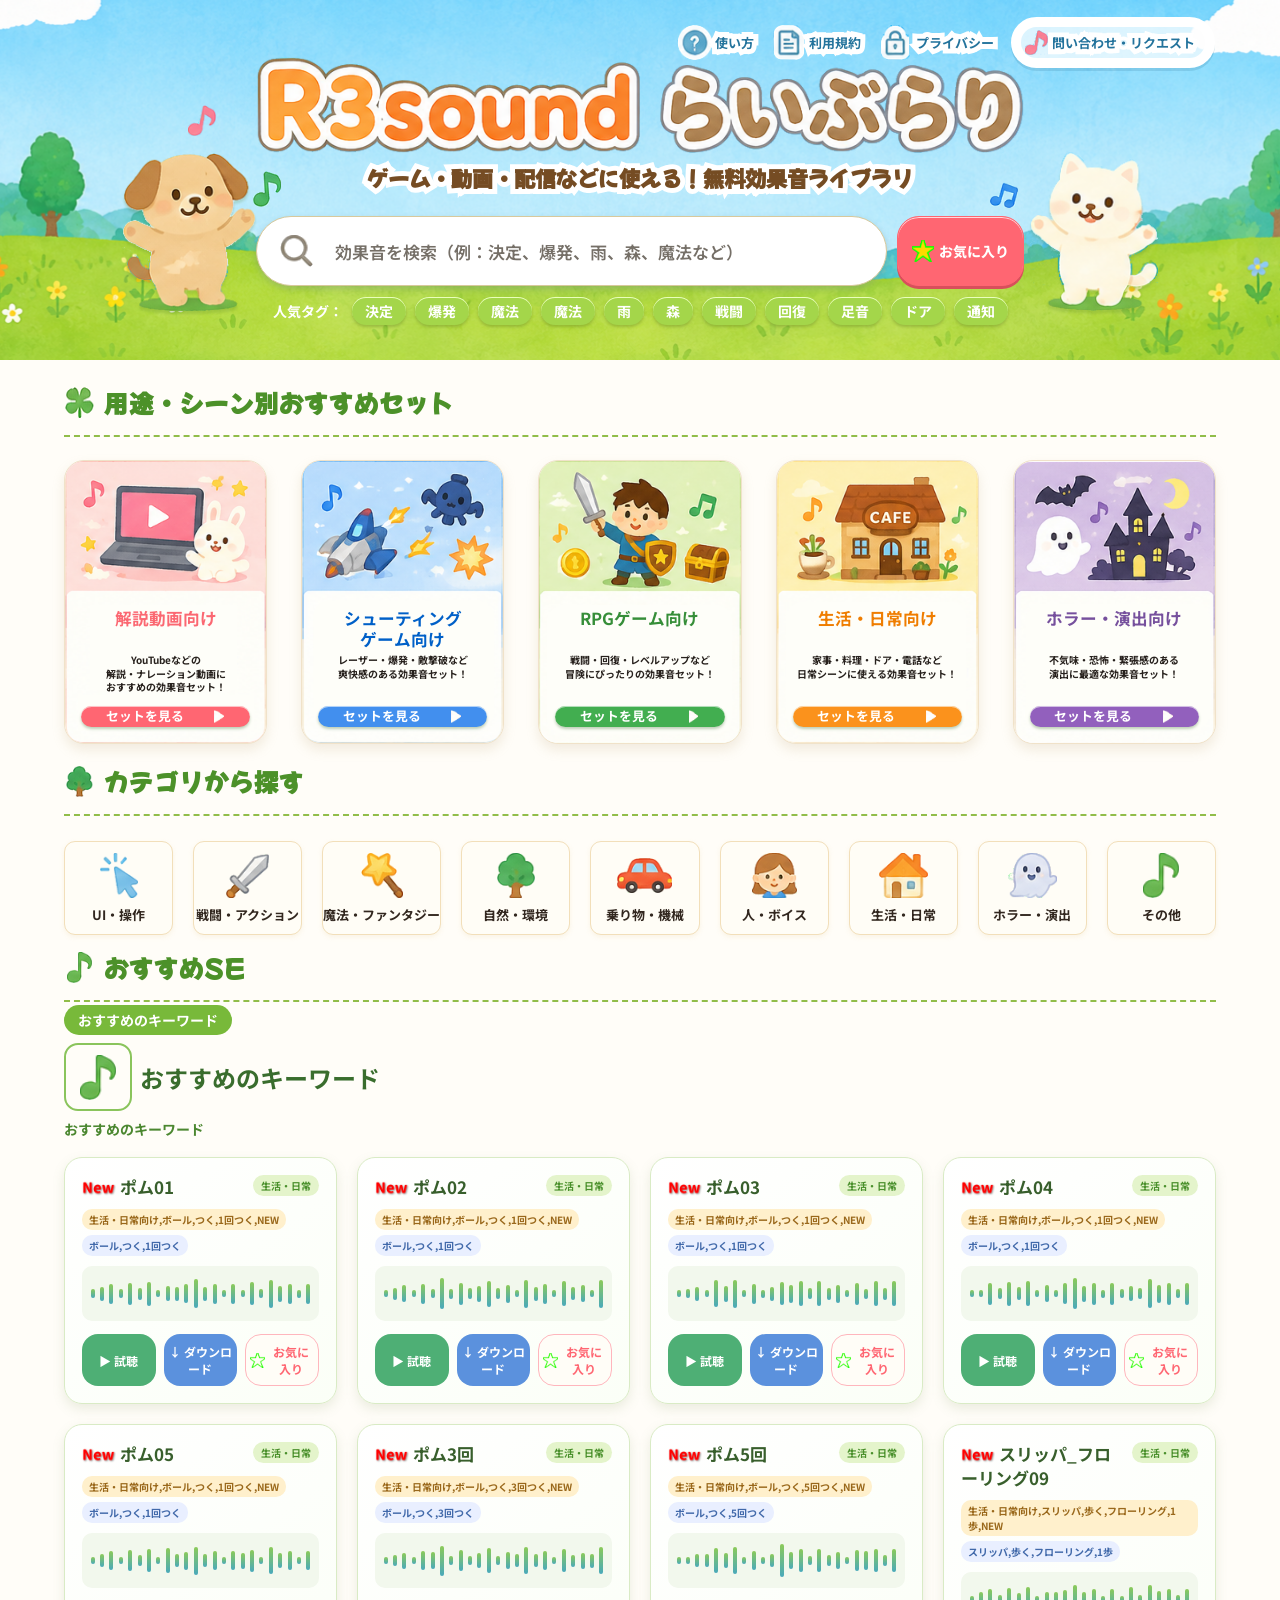
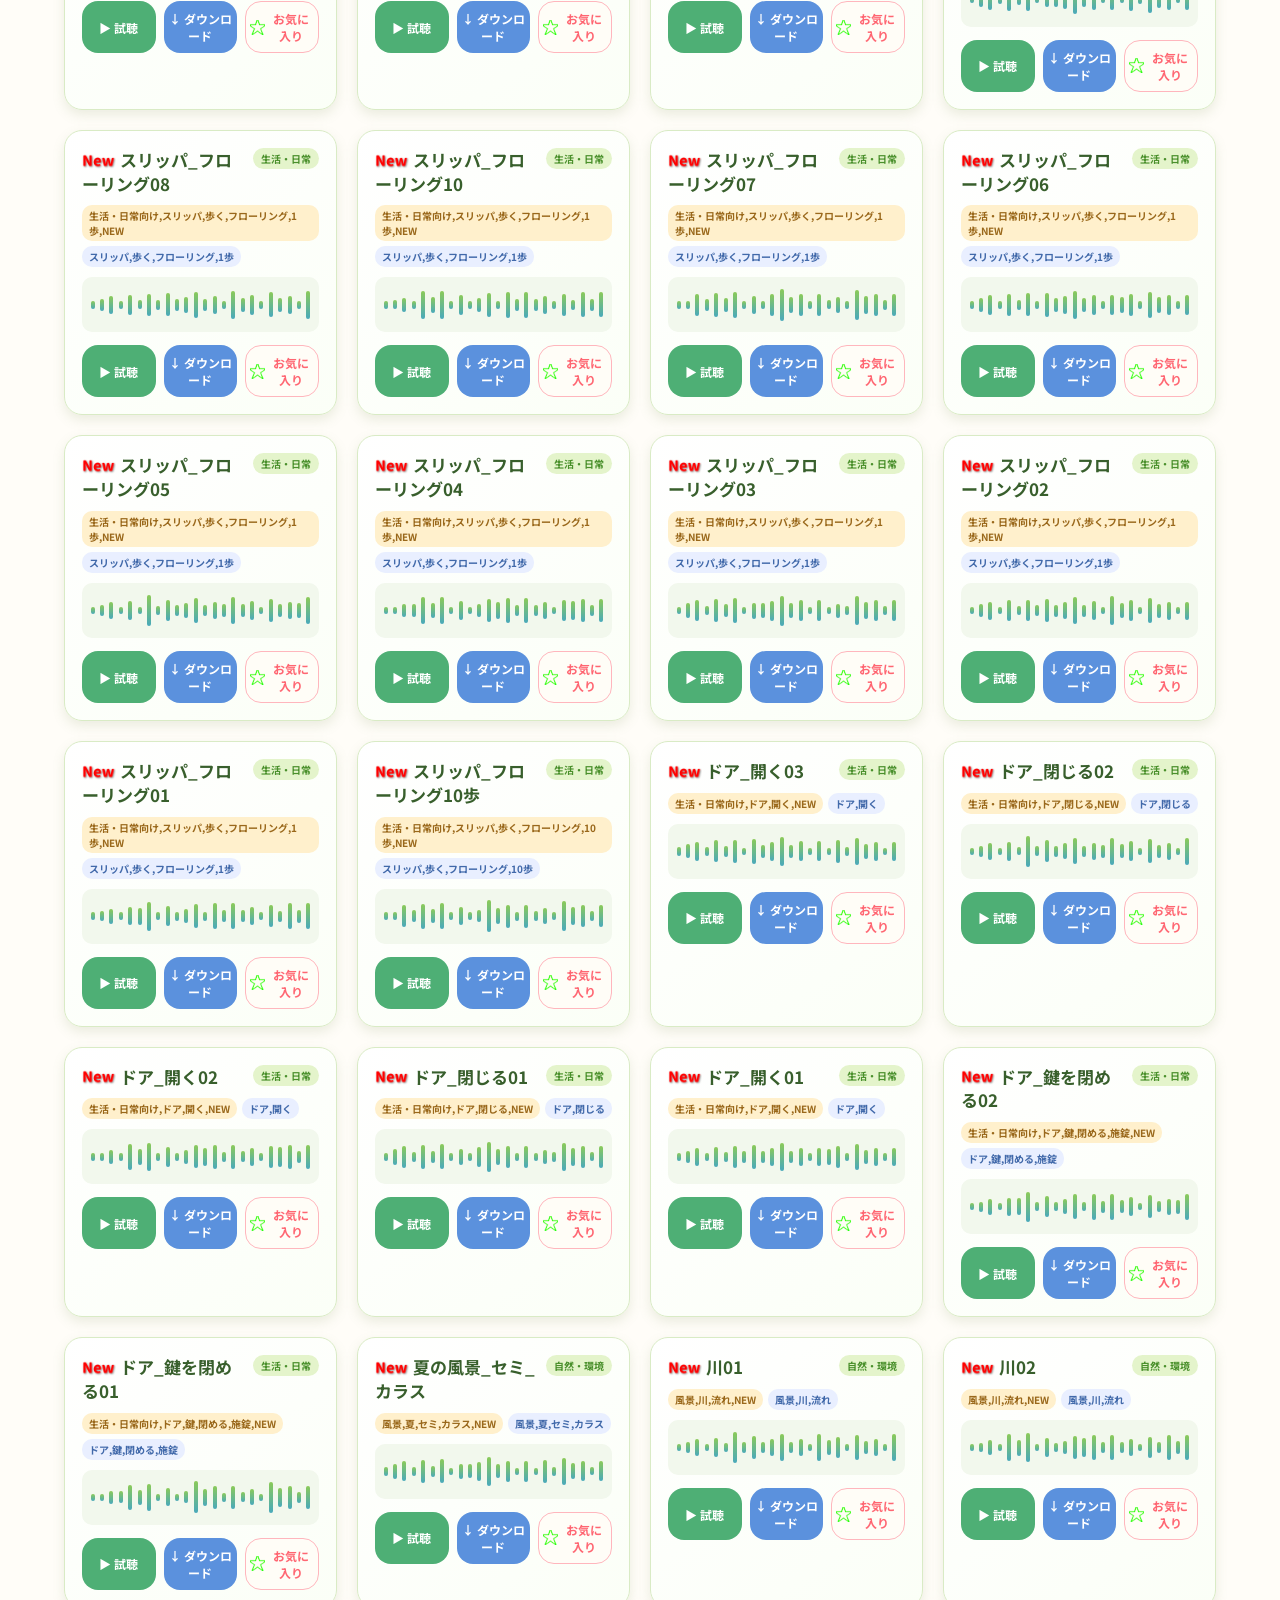
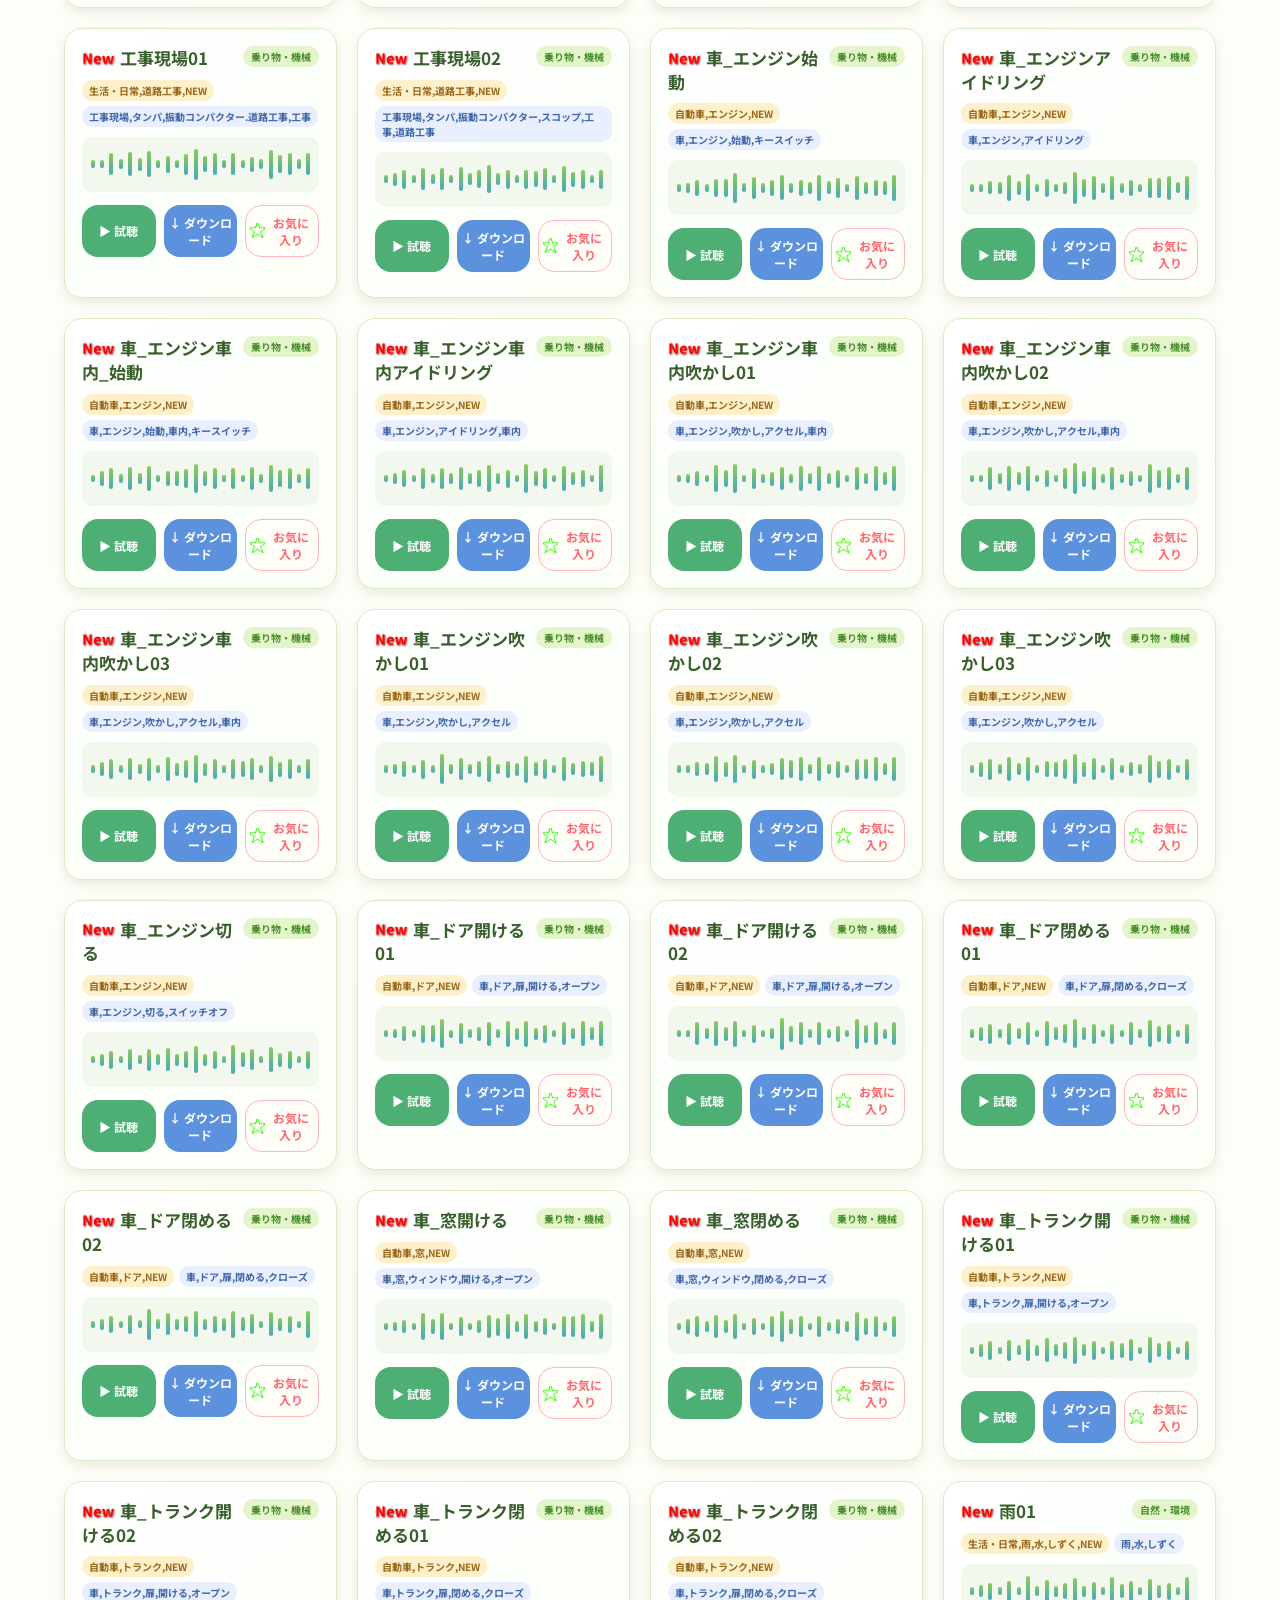
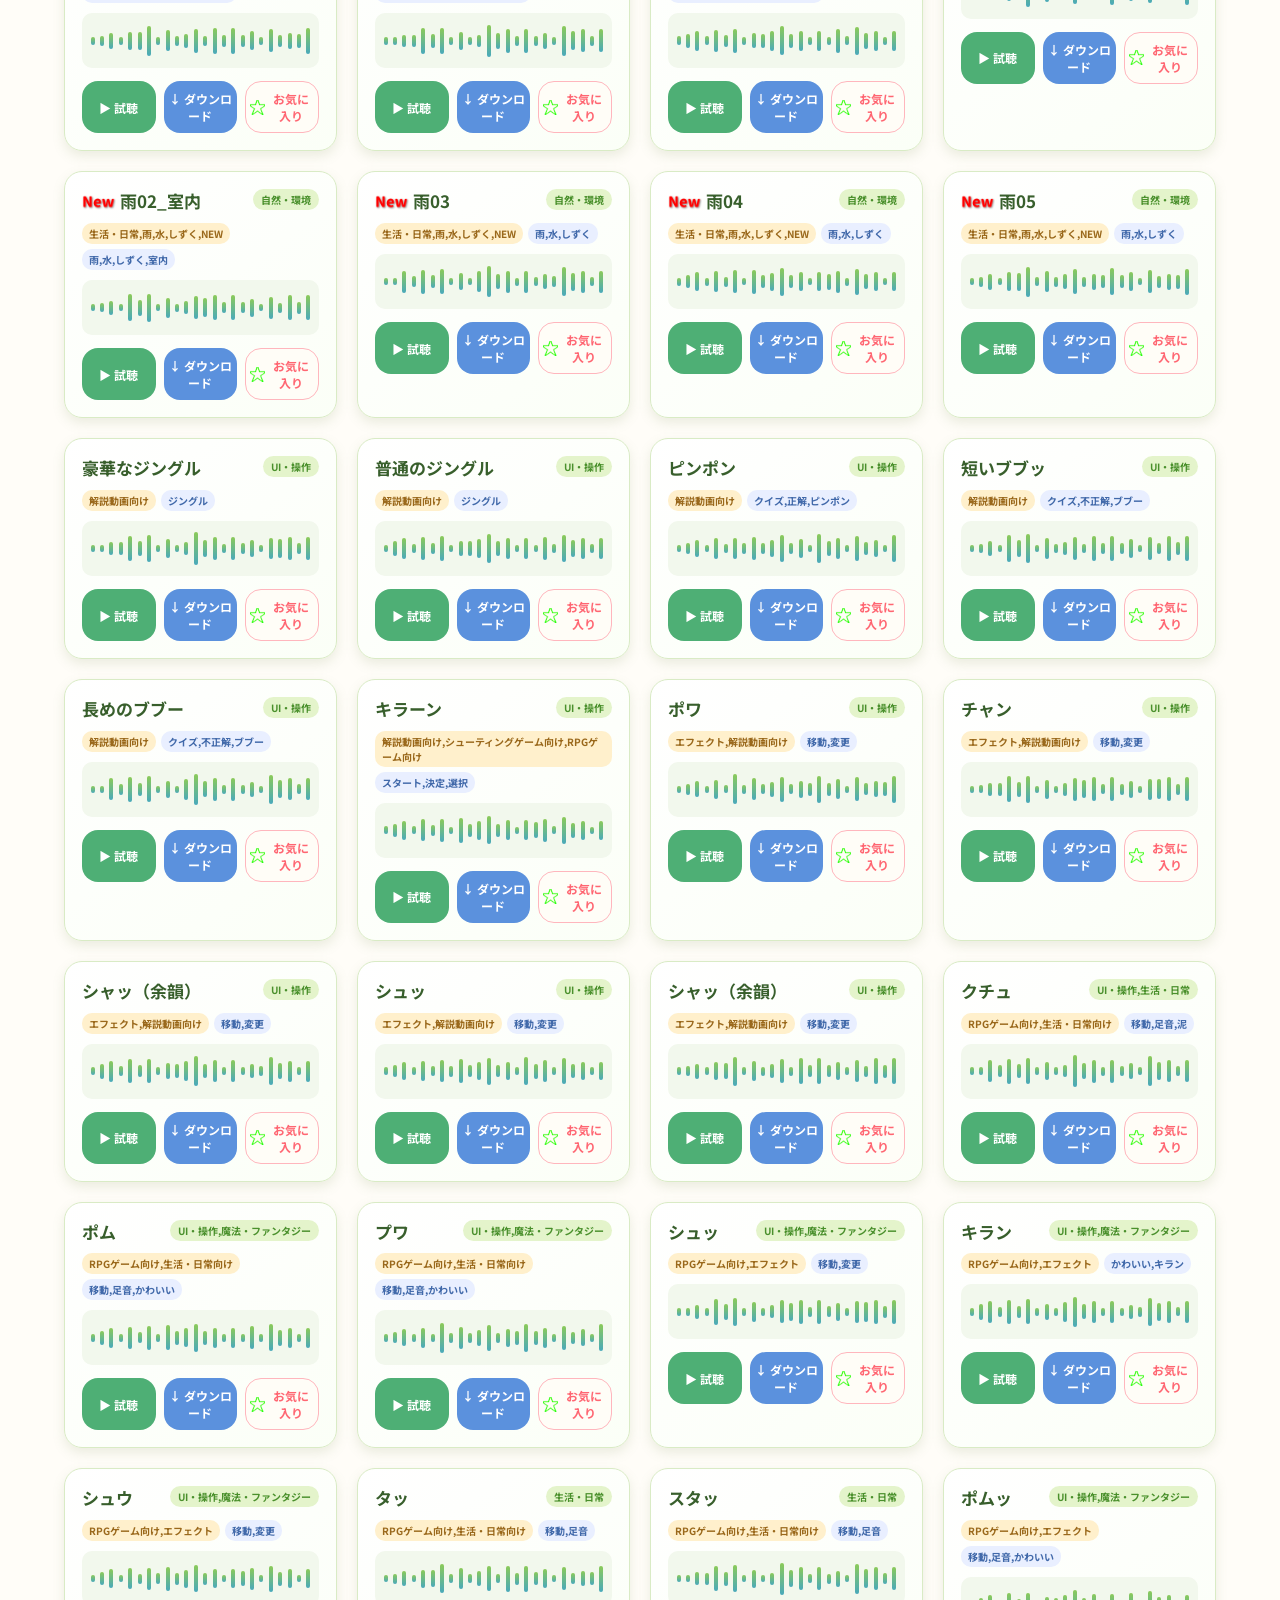
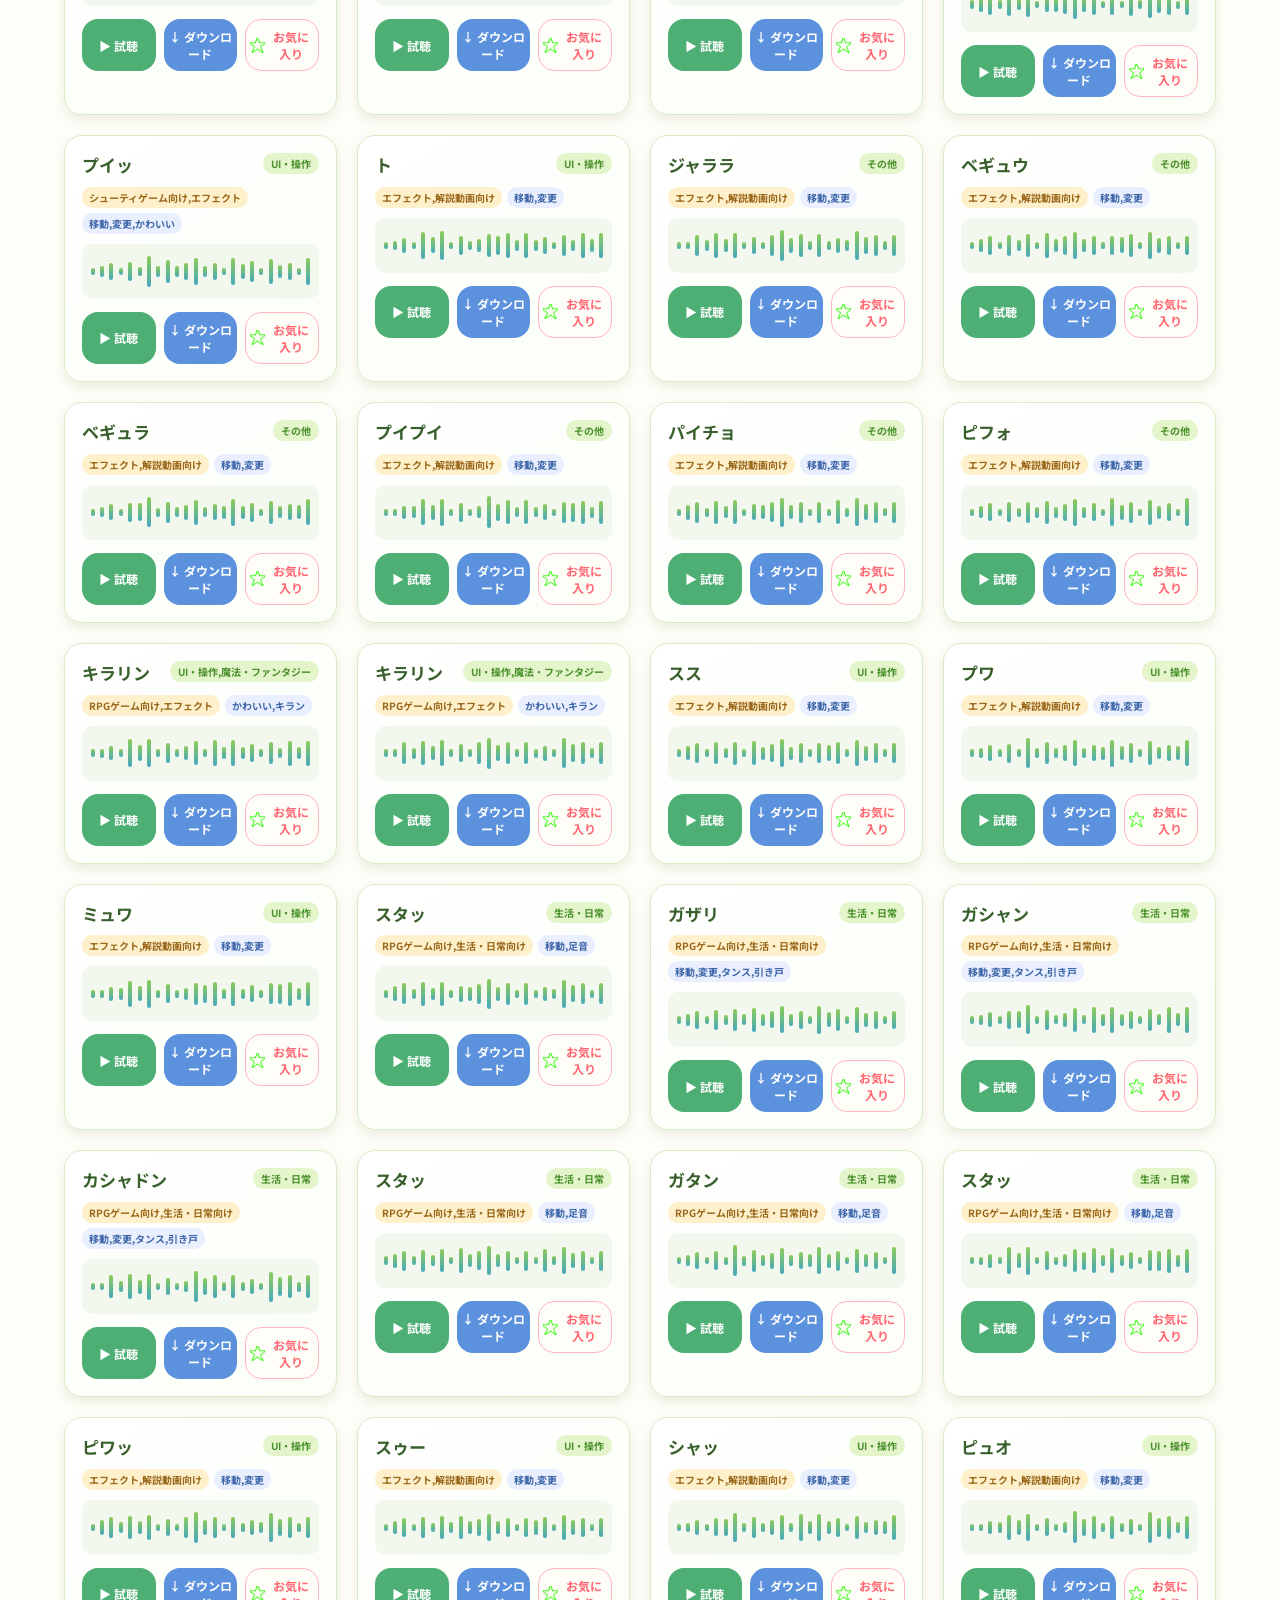
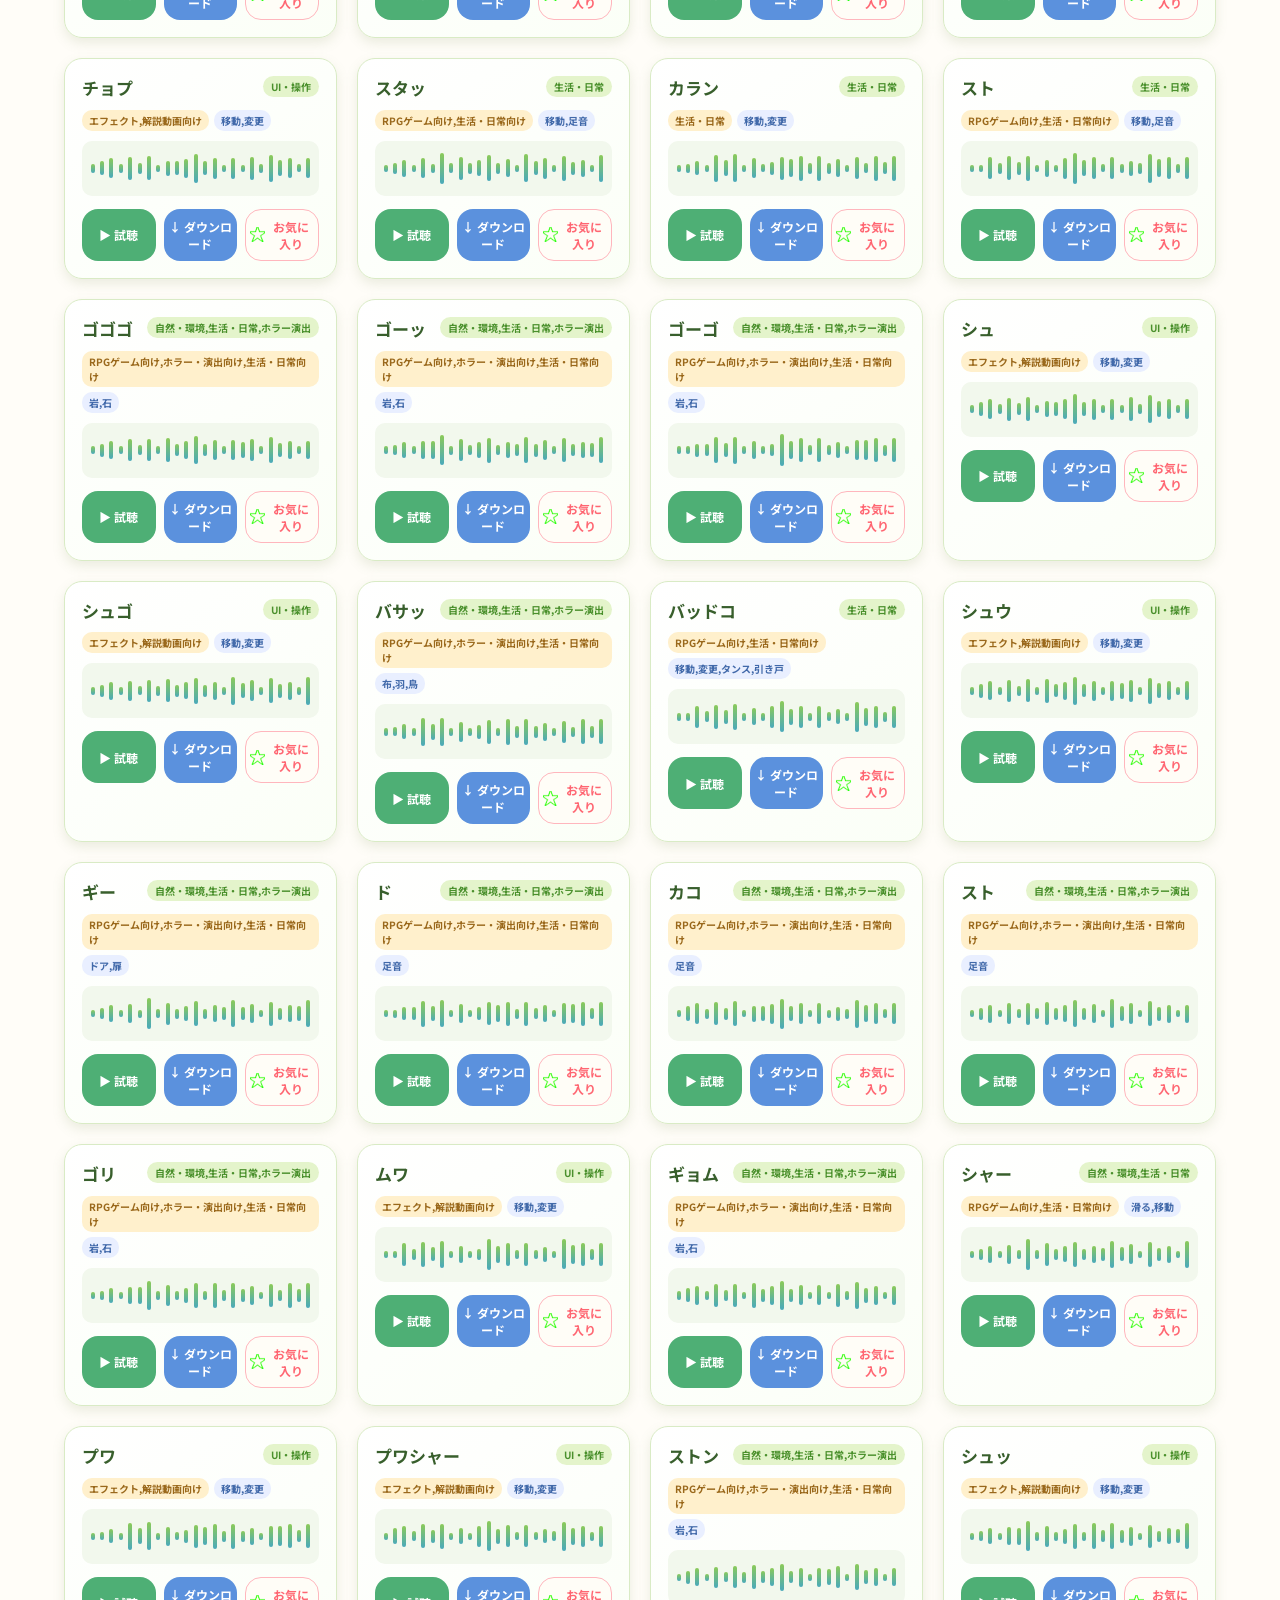
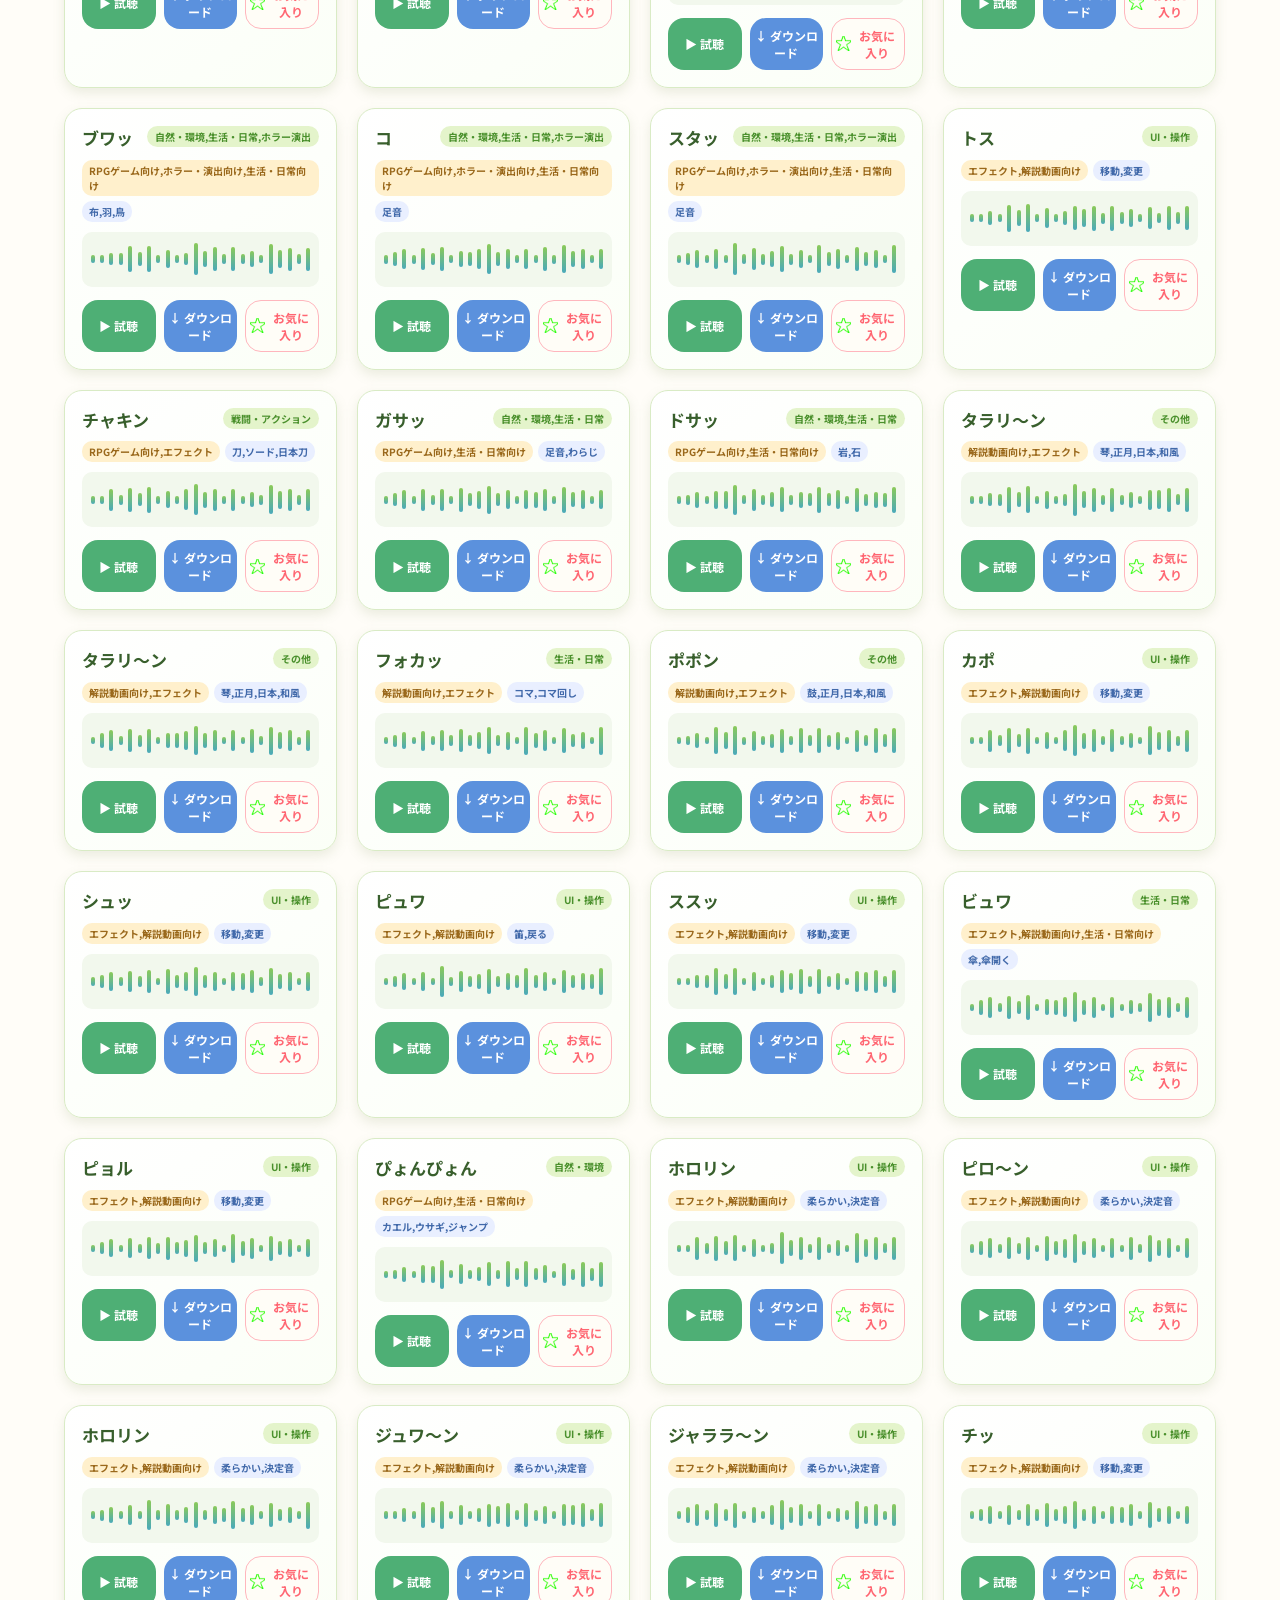
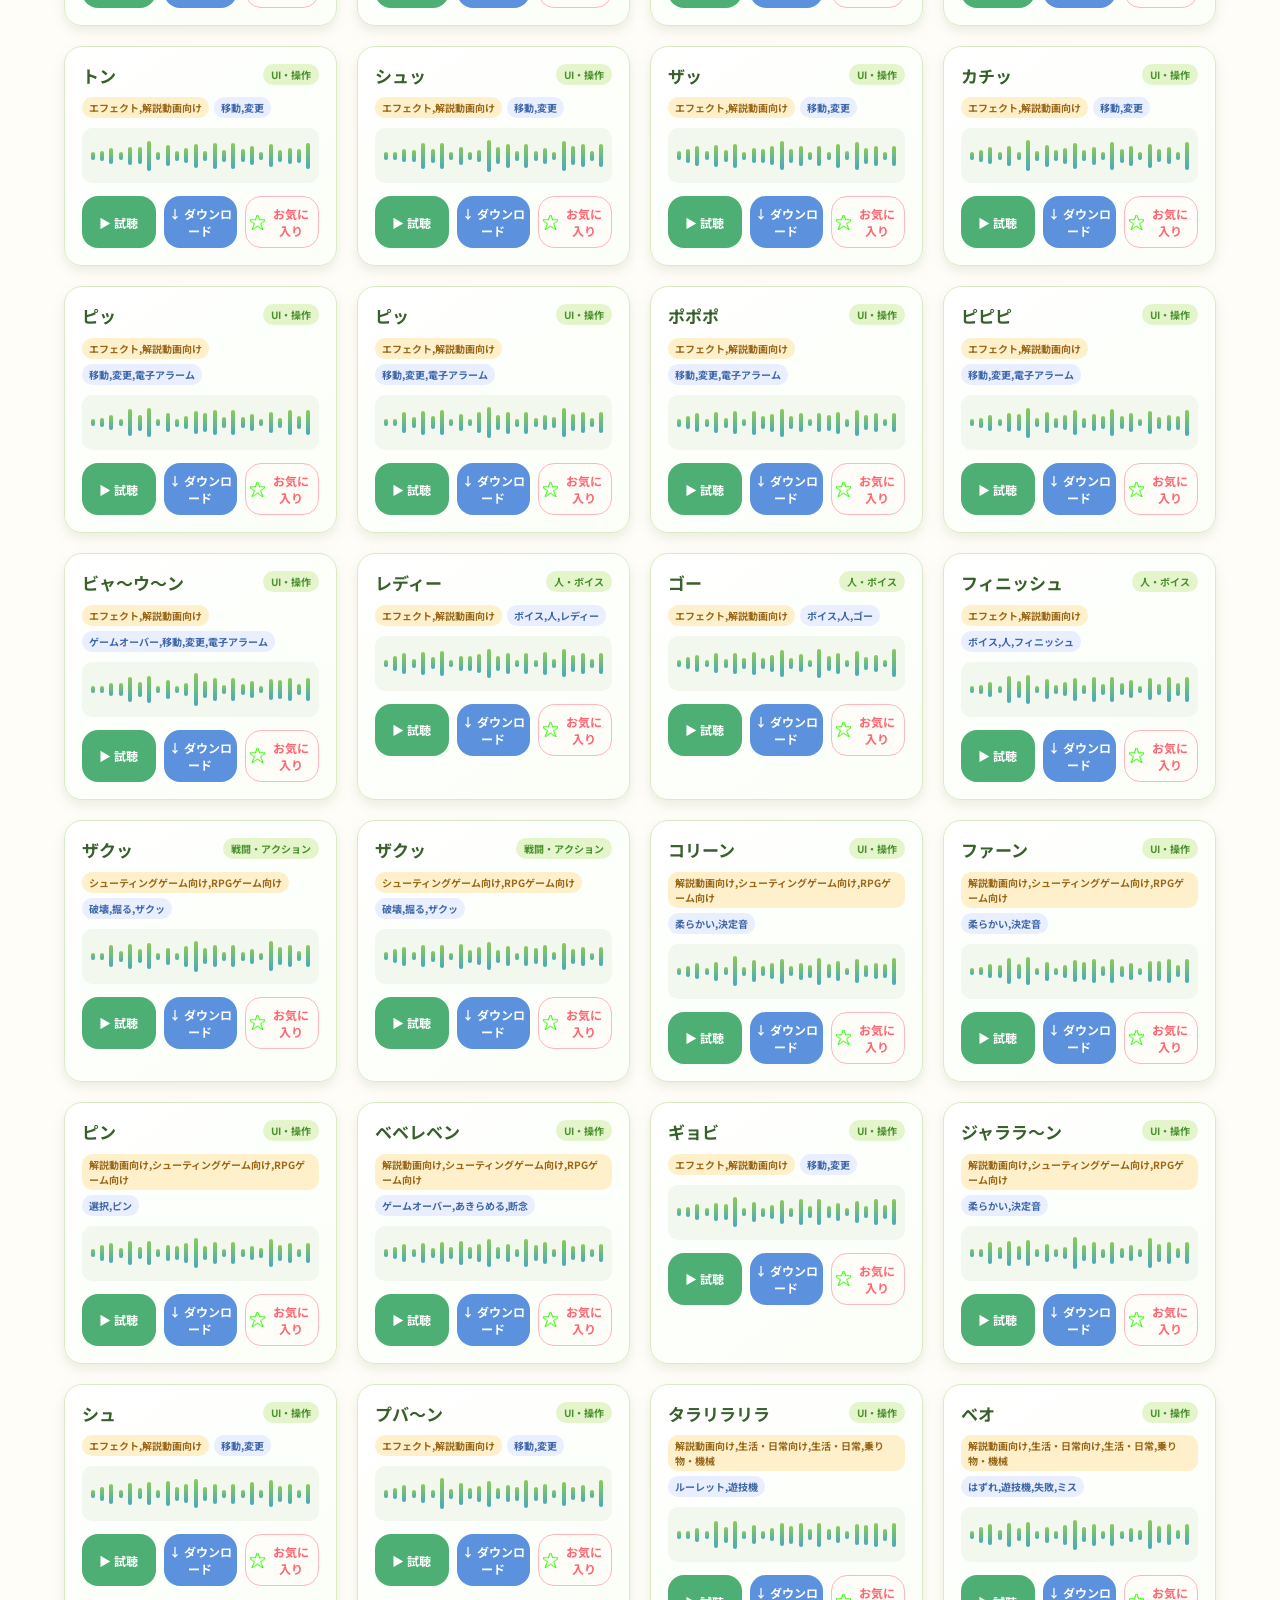
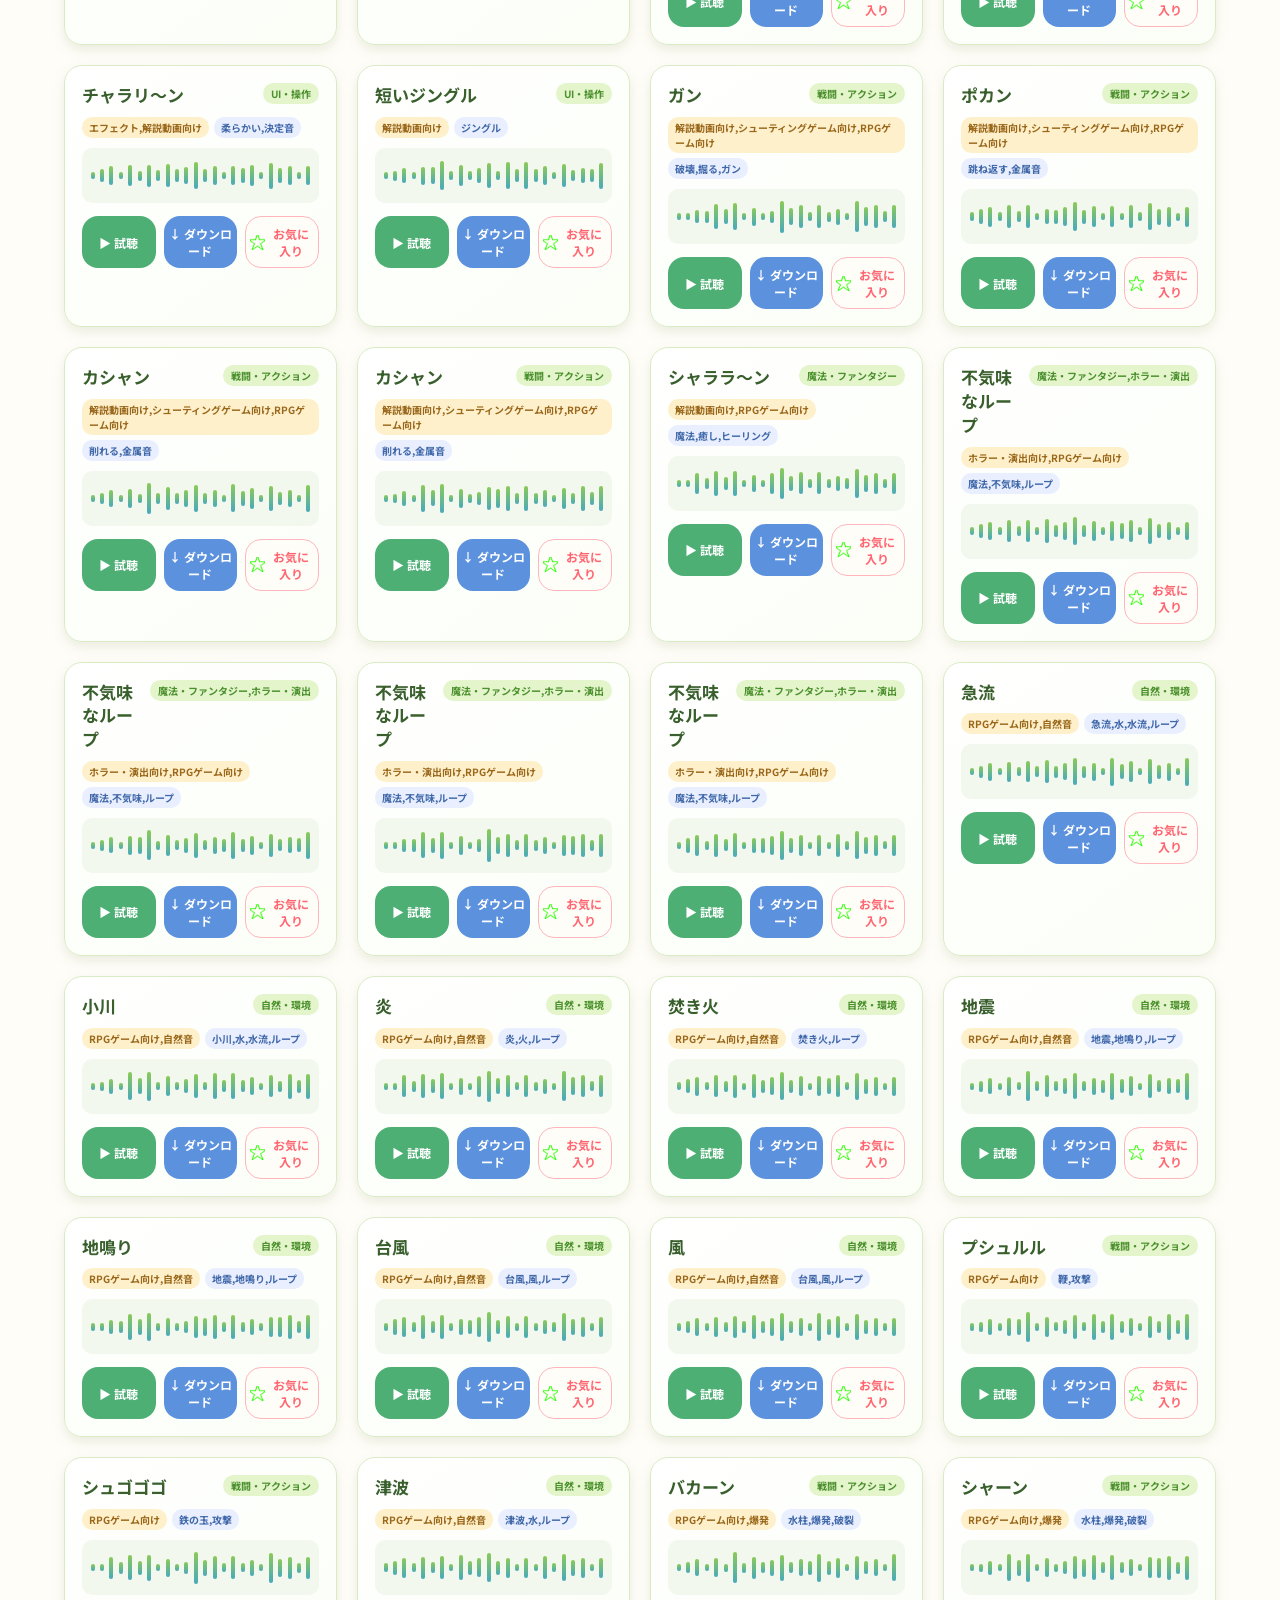
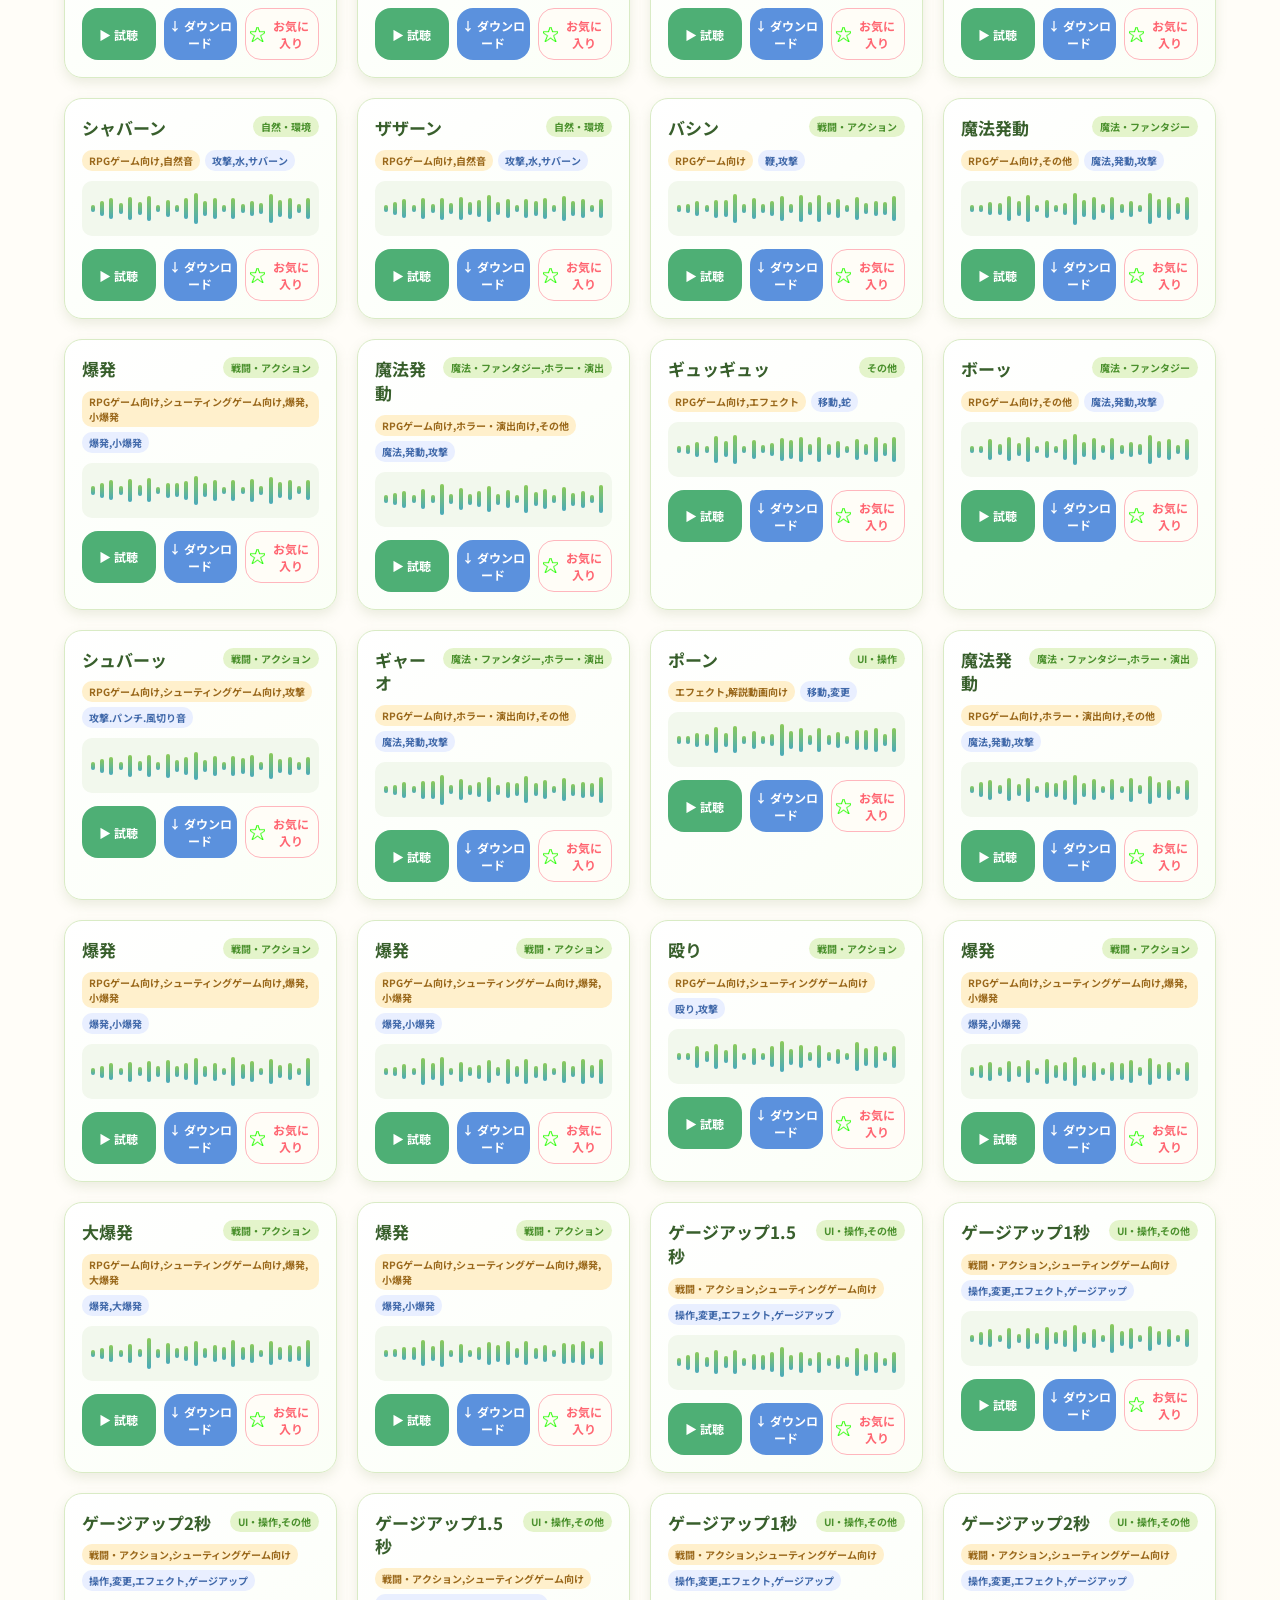
==== commit fa6f0f19: "Update index.html" ====
--- a/index.html
+++ b/index.html
@@ -86,6 +86,6 @@
     </section>
   </main>
   <footer>R3sound らいぶらり</footer>
-  <script src="script.js"></script>
+  <script src="script.js?v=20261113-download2"></script>
 </body>
 </html>
--- a/style.css
+++ b/style.css
@@ -25,3 +25,4 @@
 .recommends .card a{bottom:6%;margin:0;font-size:clamp(11px,1vw,16px);padding:4px}
 @media(max-width:760px){.recommends .card{padding:0}.recommends .card h3{top:52%;font-size:13px}.recommends .card p{top:70%;font-size:8px;line-height:1.25}.recommends .card a{bottom:5%;font-size:11px;padding:3px;gap:10px}}
 *{box-sizing:border-box} html{scroll-behavior:smooth} body{margin:0;color:#27211d;background:#fffdf7;font-family:"Noto Sans JP",sans-serif;font-weight:700}.hero{height:360px;position:relative;overflow:hidden;background:#a9e4fc}.hero-bg{width:100%;height:100%;object-fit:cover;position:absolute;inset:0}.utility-nav{position:absolute;top:17px;right:5.1%;display:flex;gap:17px;z-index:2}.utility-nav a{font-size:13px;color:#23739c;text-decoration:none;display:flex;align-items:center;gap:3px;text-shadow:0 2px #fff}.utility-nav img{width:35px;height:35px;object-fit:contain}.hero-content{position:relative;z-index:1;margin:auto;width:min(850px,60vw);padding-top:57px;text-align:center}.logo{width:min(100%,865px);height:auto}.tagline{font-family:"Mochiy Pop One",sans-serif;color:#754c23;font-size:21px;margin:5px 0 23px;text-shadow:0 3px #fff,2px 0 #fff,-2px 0 #fff}.search{height:70px;background:#fff;border:1px solid #d8c99c;border-radius:38px;box-shadow:0 3px 6px #6b8a8d55;display:flex;align-items:center;padding:0 23px;text-align:left}.search img{width:33px;height:33px;object-fit:contain;margin-right:20px}.search input{border:0;outline:0;background:transparent;width:100%;font:600 17px "Noto Sans JP",sans-serif;color:#48433a}.search input::placeholder{color:#756f67}.popular{display:flex;align-items:center;justify-content:center;gap:9px;margin-top:11px;color:#fff;font-size:14px;white-space:nowrap}.popular button{border:0;border-radius:18px;padding:4px 13px;color:#fff;background:#a4d64a;font:inherit;box-shadow:inset 0 1px #eaffbb,0 2px 3px #66882666;cursor:pointer;transition:.2s}.popular button:hover{transform:translateY(-2px);background:#79bd2a}.pet{position:absolute;z-index:1;bottom:48px;height:160px;width:auto;filter:drop-shadow(0 3px 1px #53842b33)}.dog{left:9.5%}.cat{right:9.5%}.note{position:absolute;z-index:1;width:28px;animation:float 2.8s ease-in-out infinite}.note-pink{left:14.7%;top:105px}.note-green{left:19.8%;top:171px;animation-delay:.7s}.note-blue{right:20.5%;top:182px;animation-delay:1.2s}@keyframes float{50%{transform:translateY(-10px) rotate(8deg)}}main{padding:25px max(5%,40px) 30px;background:linear-gradient(115deg,#fffdf8 0%,#fffdf8 65%,#fff9e8)}.section{max-width:1390px;margin:auto}.section h2{font-family:"Mochiy Pop One",sans-serif;color:#4c9129;font-size:24px;letter-spacing:1px;display:flex;align-items:center;gap:9px;margin:0 0 23px;border-bottom:2px dashed #91bd49;padding-bottom:15px}.section h2 img{width:31px;height:31px;object-fit:contain}.cards{display:grid;grid-template-columns:repeat(5,1fr);gap:34px}.card{min-width:0;background:#fffefc;border:1px solid #f0e2c9;border-radius:20px;box-shadow:0 6px 12px #c6ae8438;overflow:hidden;text-align:center;padding-bottom:19px;transition:transform .25s,box-shadow .25s}.card:hover{transform:translateY(-8px);box-shadow:0 15px 20px #b9985d45}.card-art{width:100%;height:auto;display:block}.card h3{font-size:22px;line-height:1.28;margin:17px 5px 9px}.card p{font-size:13px;line-height:1.55;margin:0 2px 15px;min-height:59px}.card a{margin:auto;color:#fff;text-decoration:none;width:84%;display:flex;align-items:center;justify-content:center;gap:29px;border-radius:20px;padding:5px;font-size:16px;line-height:1;background:var(--accent);box-shadow:inset 0 1px #ffffff99,0 2px 3px #3f713755;transition:.2s}.card a:hover{filter:brightness(1.12);transform:scale(1.03)}.card a img{width:13px;height:13px;object-fit:contain}.card-pink{--accent:#ff6672}.card-pink h3{color:#fb6872}.card-blue{--accent:#428fee}.card-blue h3{color:#0060c8}.card-green{--accent:#42ae50}.card-green h3{color:#368e39}.card-orange{--accent:#fb921c}.card-orange h3{color:#ef7d00}.card-purple{--accent:#9260bd}.card-purple h3{color:#76509d}.categories{margin-top:20px}.categories h2{margin-bottom:25px}.category-grid{display:grid;grid-template-columns:repeat(9,1fr);gap:20px}.category-grid a{height:94px;border-radius:11px;background:#fffdf6;border:1px solid #f2dfba;box-shadow:0 2px 5px #e2c99530;text-decoration:none;color:#32271f;display:flex;flex-direction:column;align-items:center;justify-content:center;gap:7px;font-size:13px;transition:.2s}.category-grid a:hover{background:#fff5d6;transform:translateY(-5px);box-shadow:0 8px 15px #d4a85544}.category-grid img{height:45px;max-width:55px;object-fit:contain}.category-grid span{white-space:nowrap}footer{height:28px;background:#a8d94b url('assets/images/02.png') center/auto 28px no-repeat;color:#fff;text-align:center;font-size:16px;line-height:28px;text-shadow:0 2px #6ea225}@media(max-width:1100px){.cards{gap:16px}.card h3{font-size:18px}.card p{font-size:12px}.category-grid{gap:9px}.pet{height:135px}.hero-content{width:65vw}}@media(max-width:760px){.hero{height:475px}.utility-nav{right:15px;top:10px;gap:8px}.utility-nav a{font-size:10px;flex-direction:column}.utility-nav img{width:26px;height:26px}.hero-content{width:calc(100% - 32px);padding-top:70px}.logo{width:95%}.tagline{font-size:14px;line-height:1.55;margin:9px 0 15px}.search{height:60px;padding:0 17px}.search input{font-size:13px}.search img{width:25px;margin-right:10px}.popular{flex-wrap:wrap;white-space:normal;gap:5px;font-size:11px;margin:9px auto;width:95%}.popular button{padding:3px 9px}.pet{height:105px;bottom:18px}.dog{left:4%}.cat{right:4%}.note{display:none}main{padding:20px 16px}.section h2{font-size:17px;margin-bottom:16px;padding-bottom:10px}.section h2 img{width:25px}.cards{grid-template-columns:repeat(2,1fr);gap:14px}.card{border-radius:14px;padding-bottom:13px}.card h3{font-size:16px;margin:10px 3px 7px}.card p{font-size:10px;min-height:46px;margin-bottom:10px}.card a{font-size:13px;gap:15px}.category-grid{grid-template-columns:repeat(3,1fr);gap:10px}.category-grid a{height:86px;font-size:11px}.categories{margin-top:24px}}
+.sound-card h3 .sound-new-icon{height:1em;width:auto;vertical-align:-0.1em;object-fit:contain}
